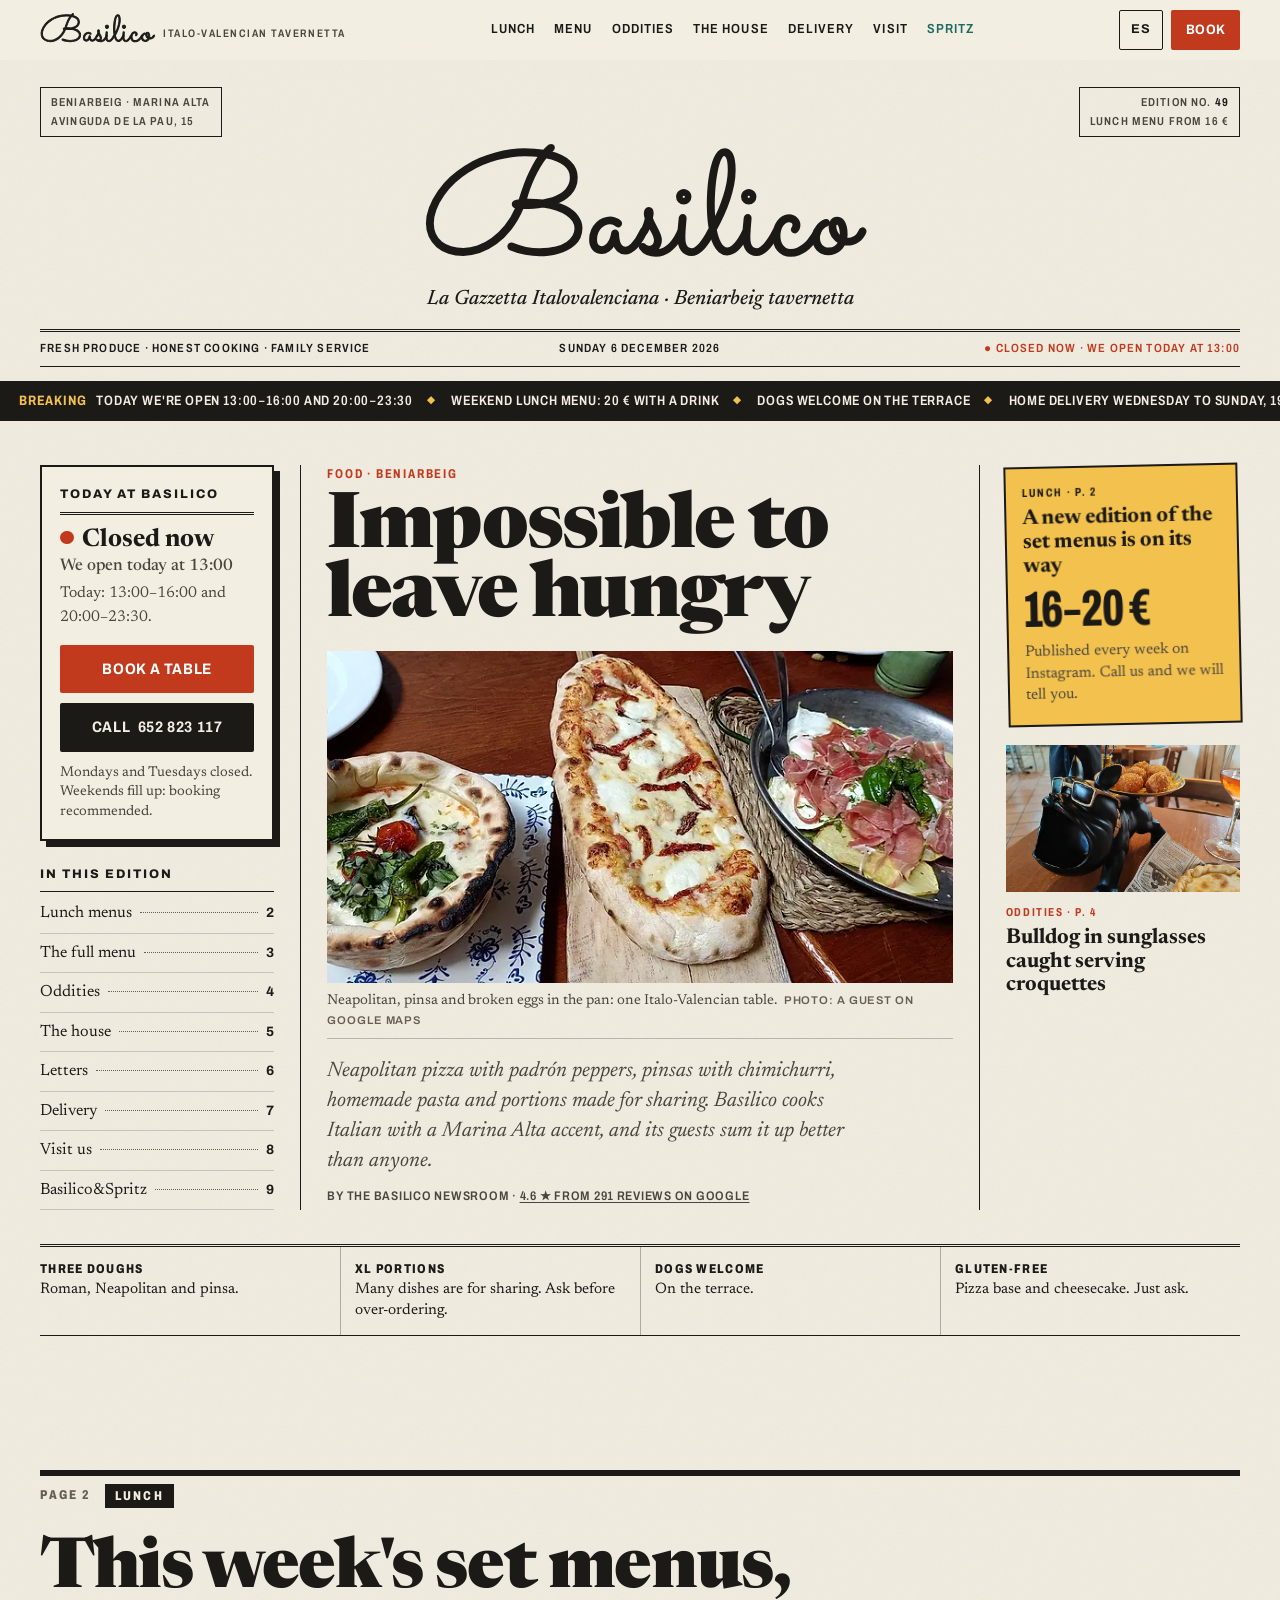
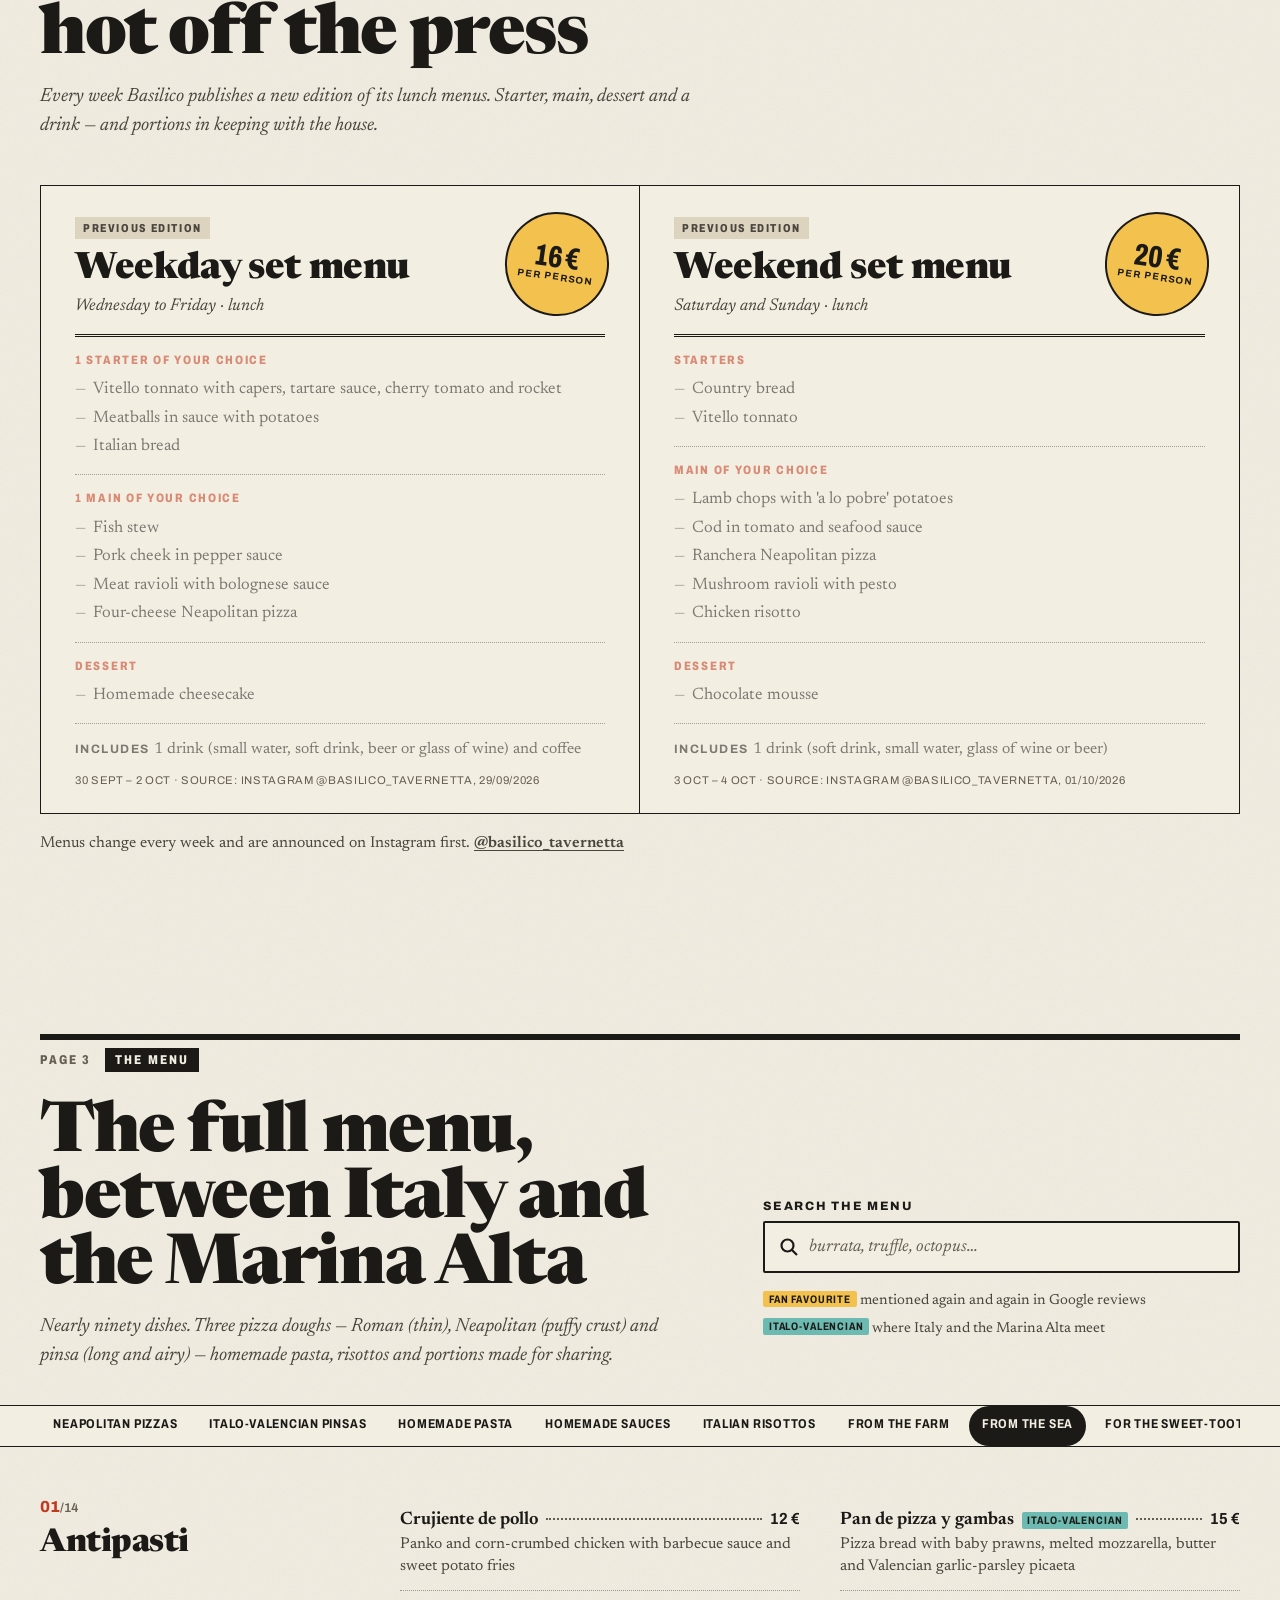
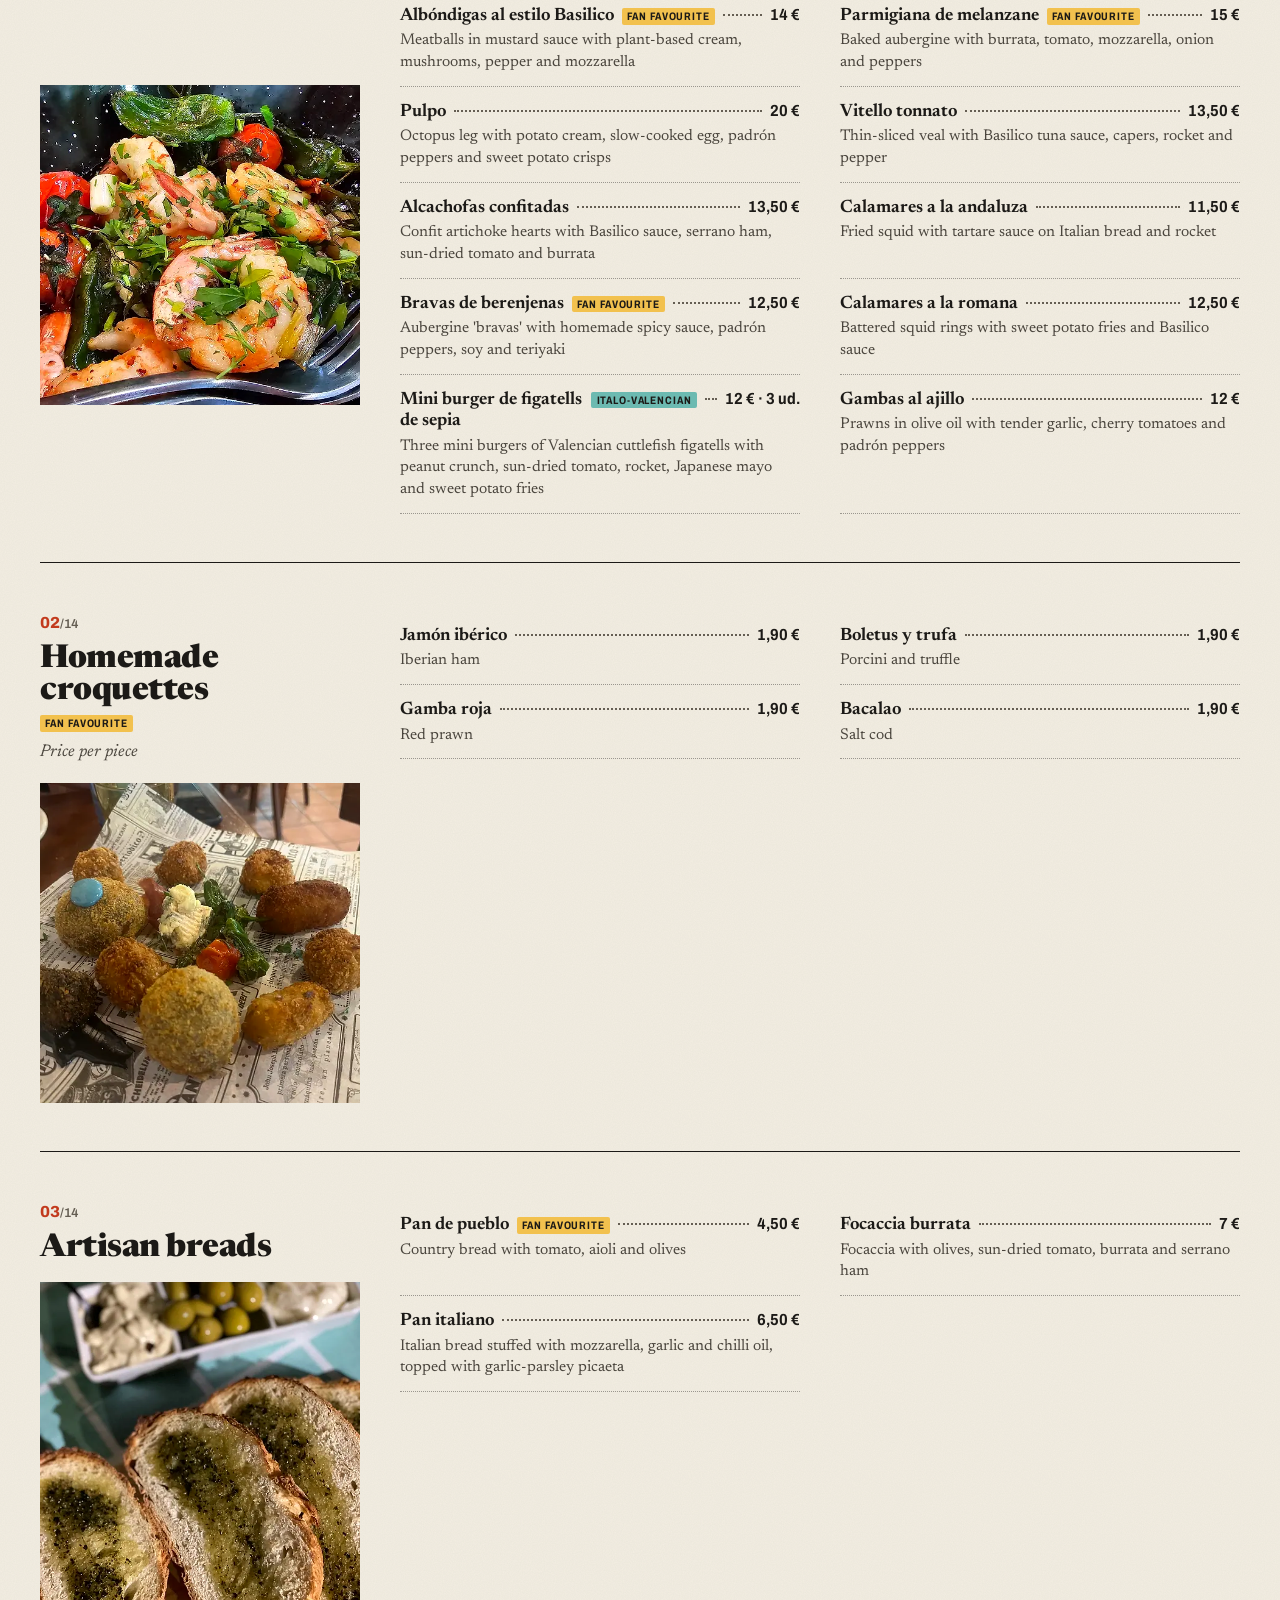
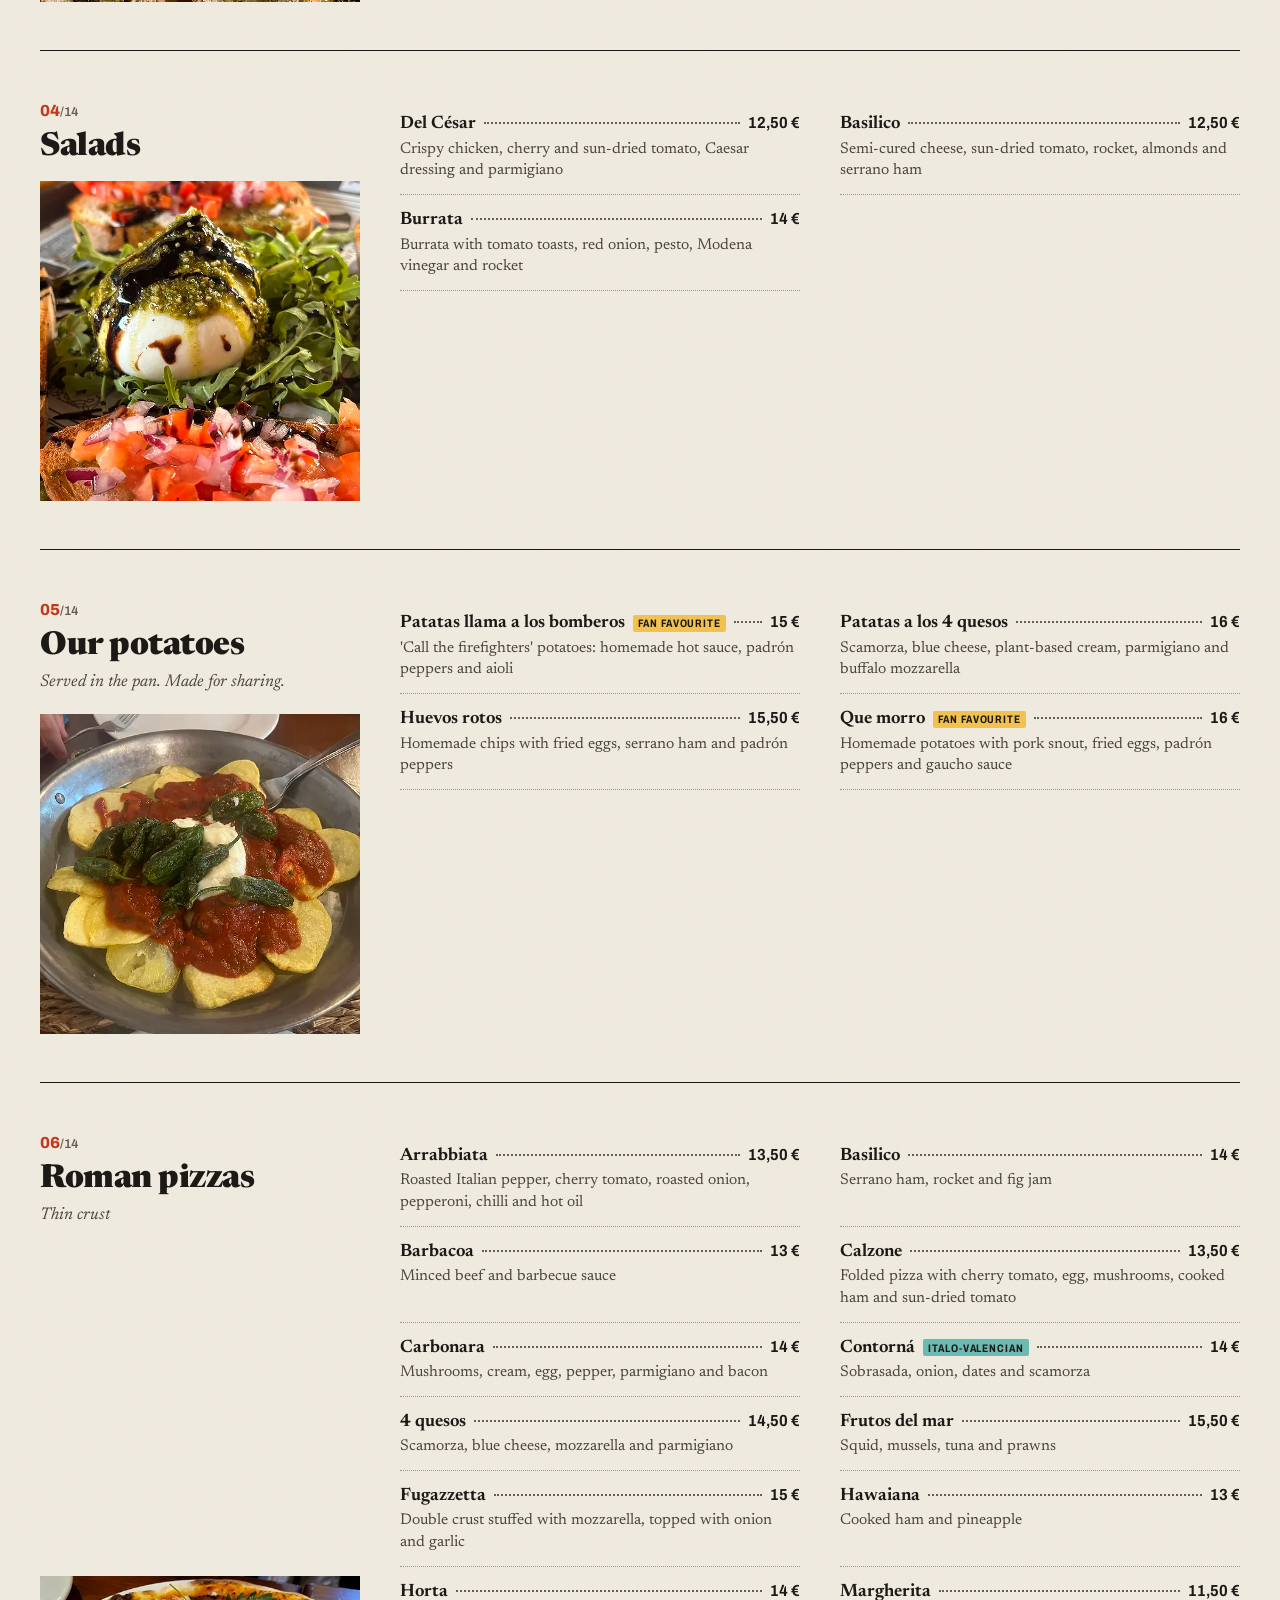
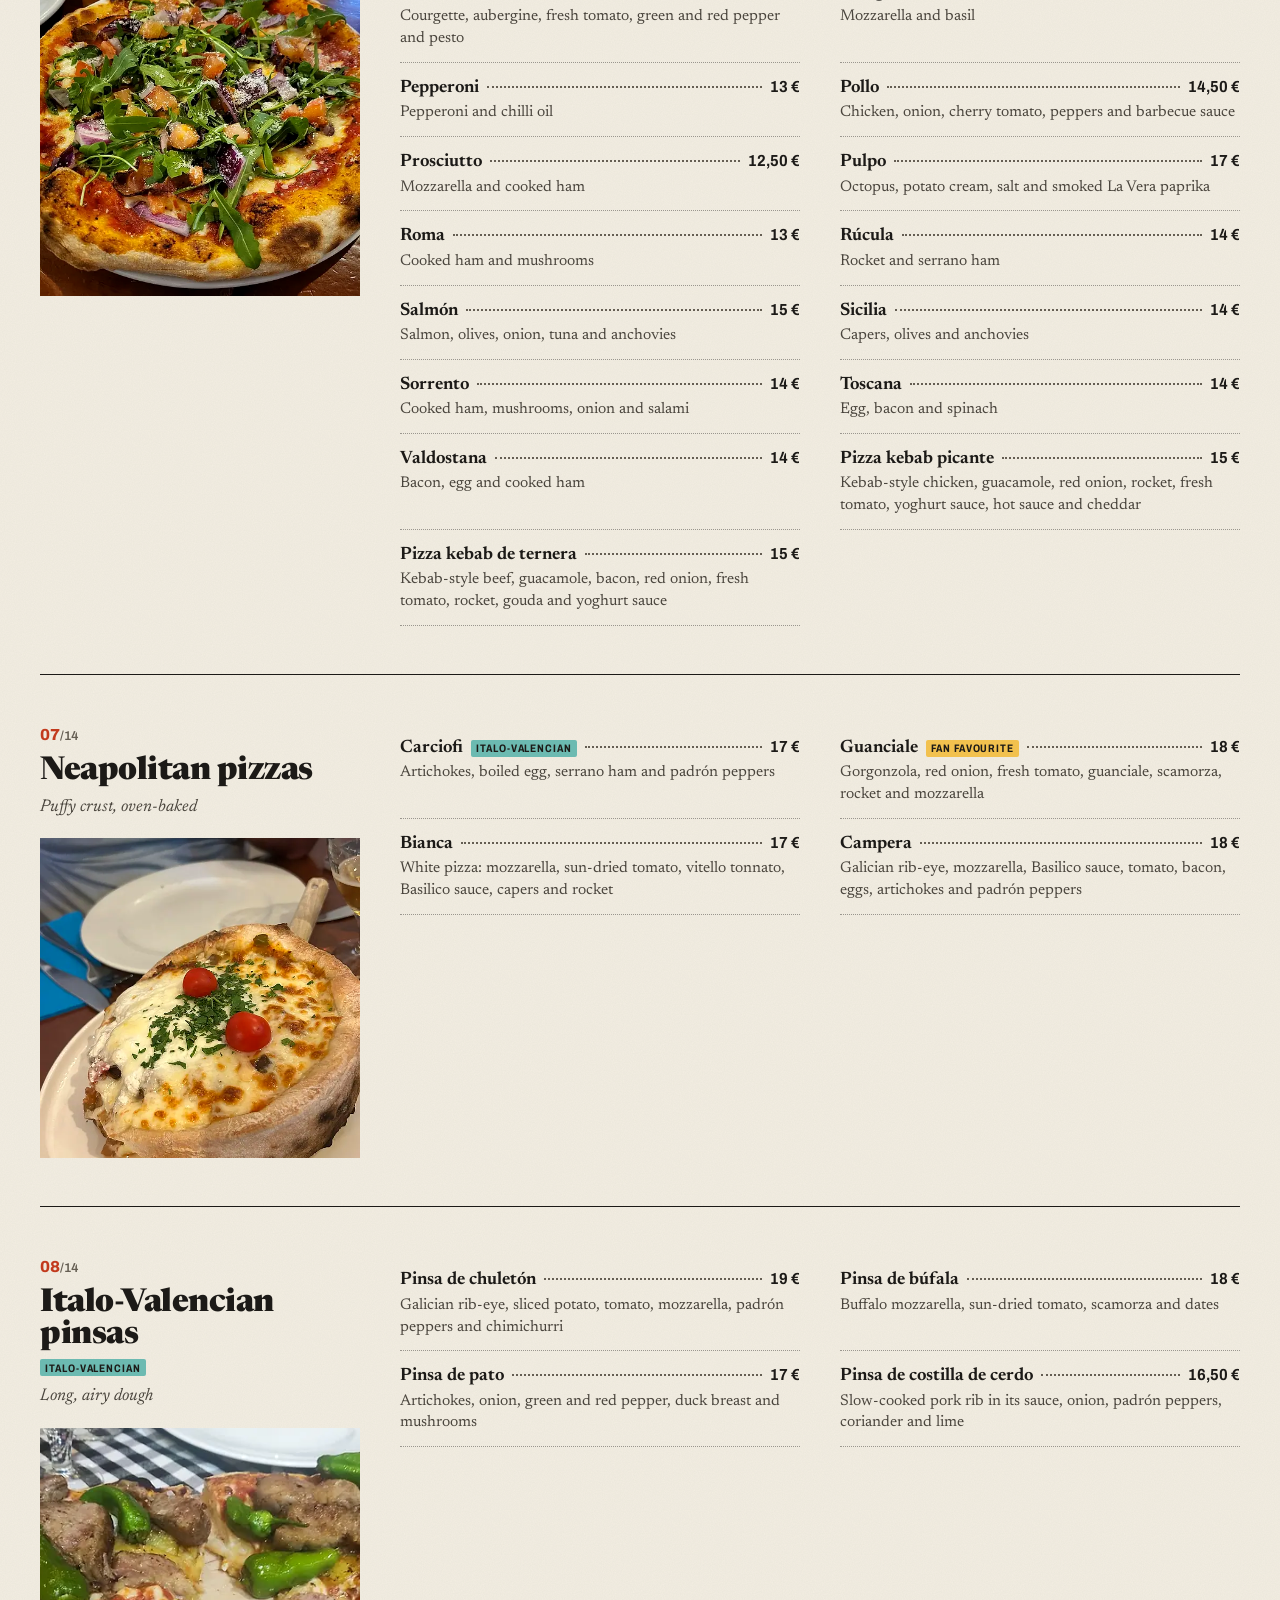
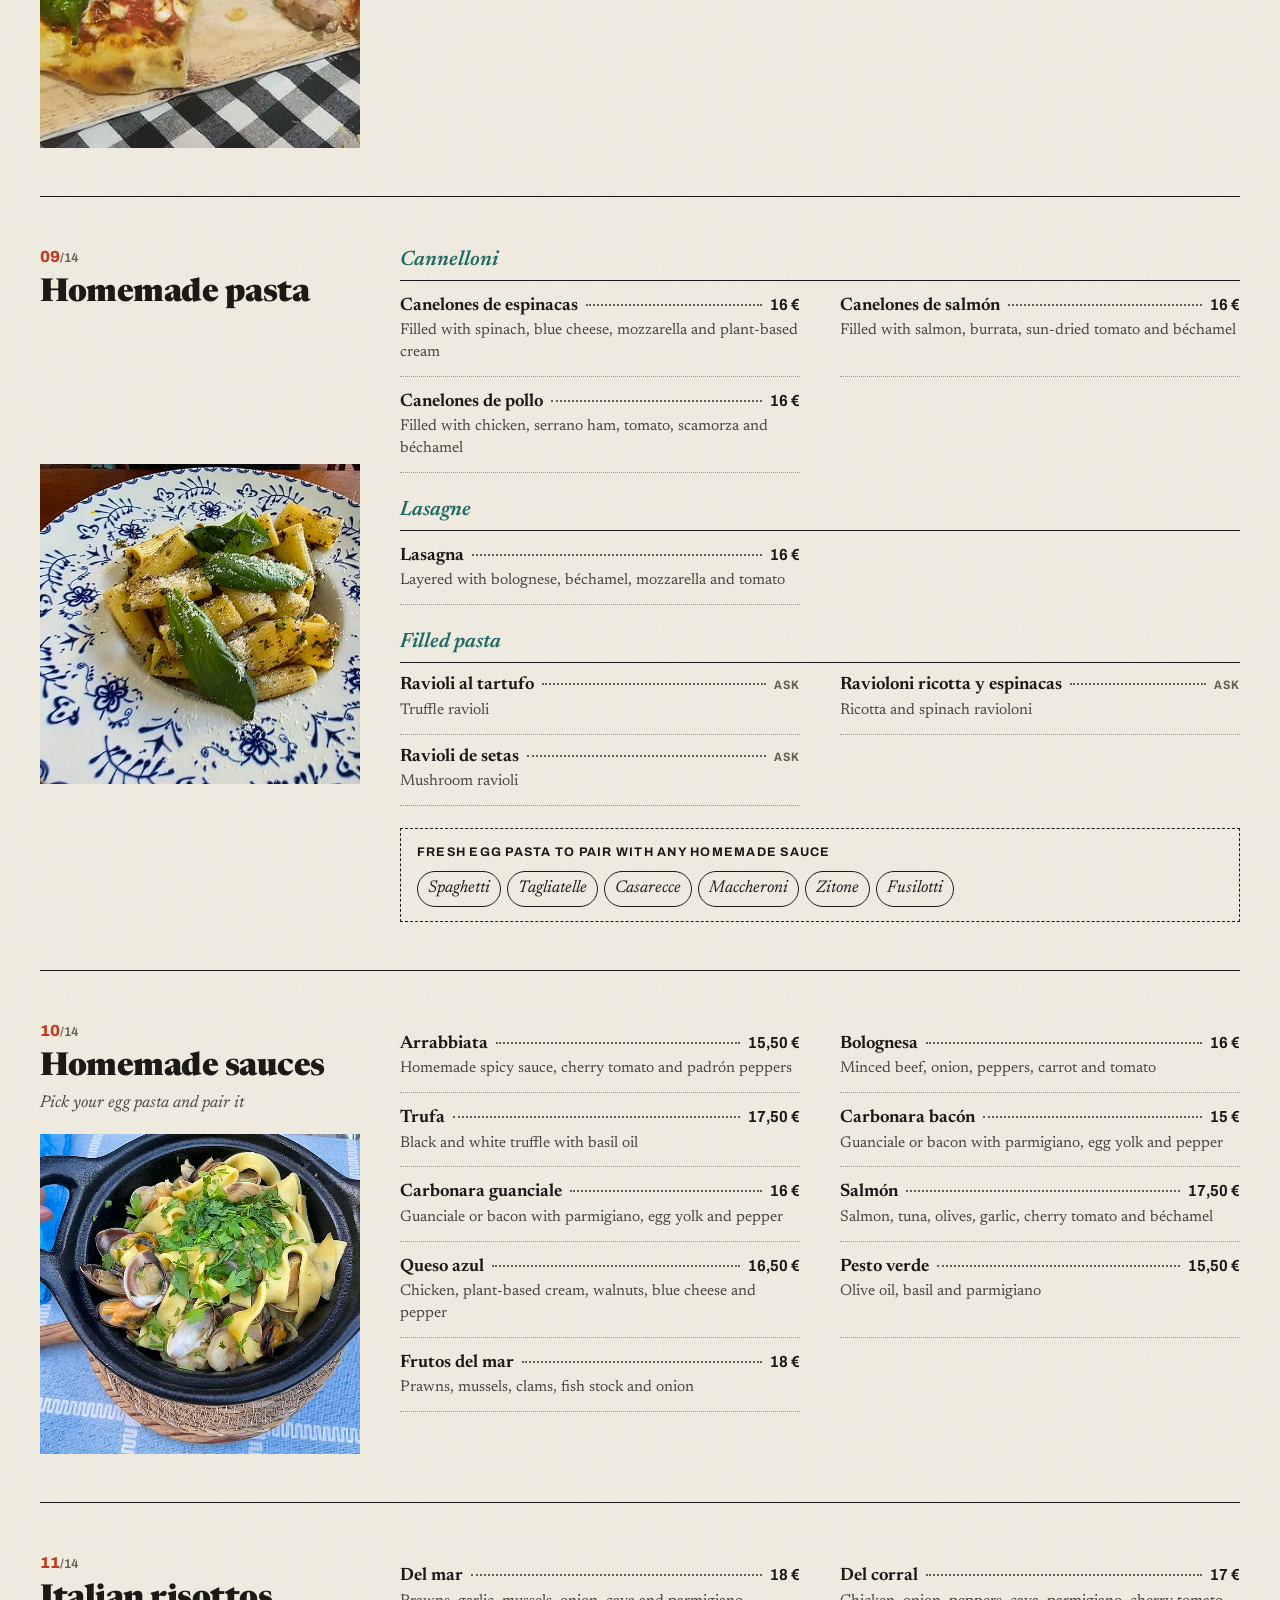
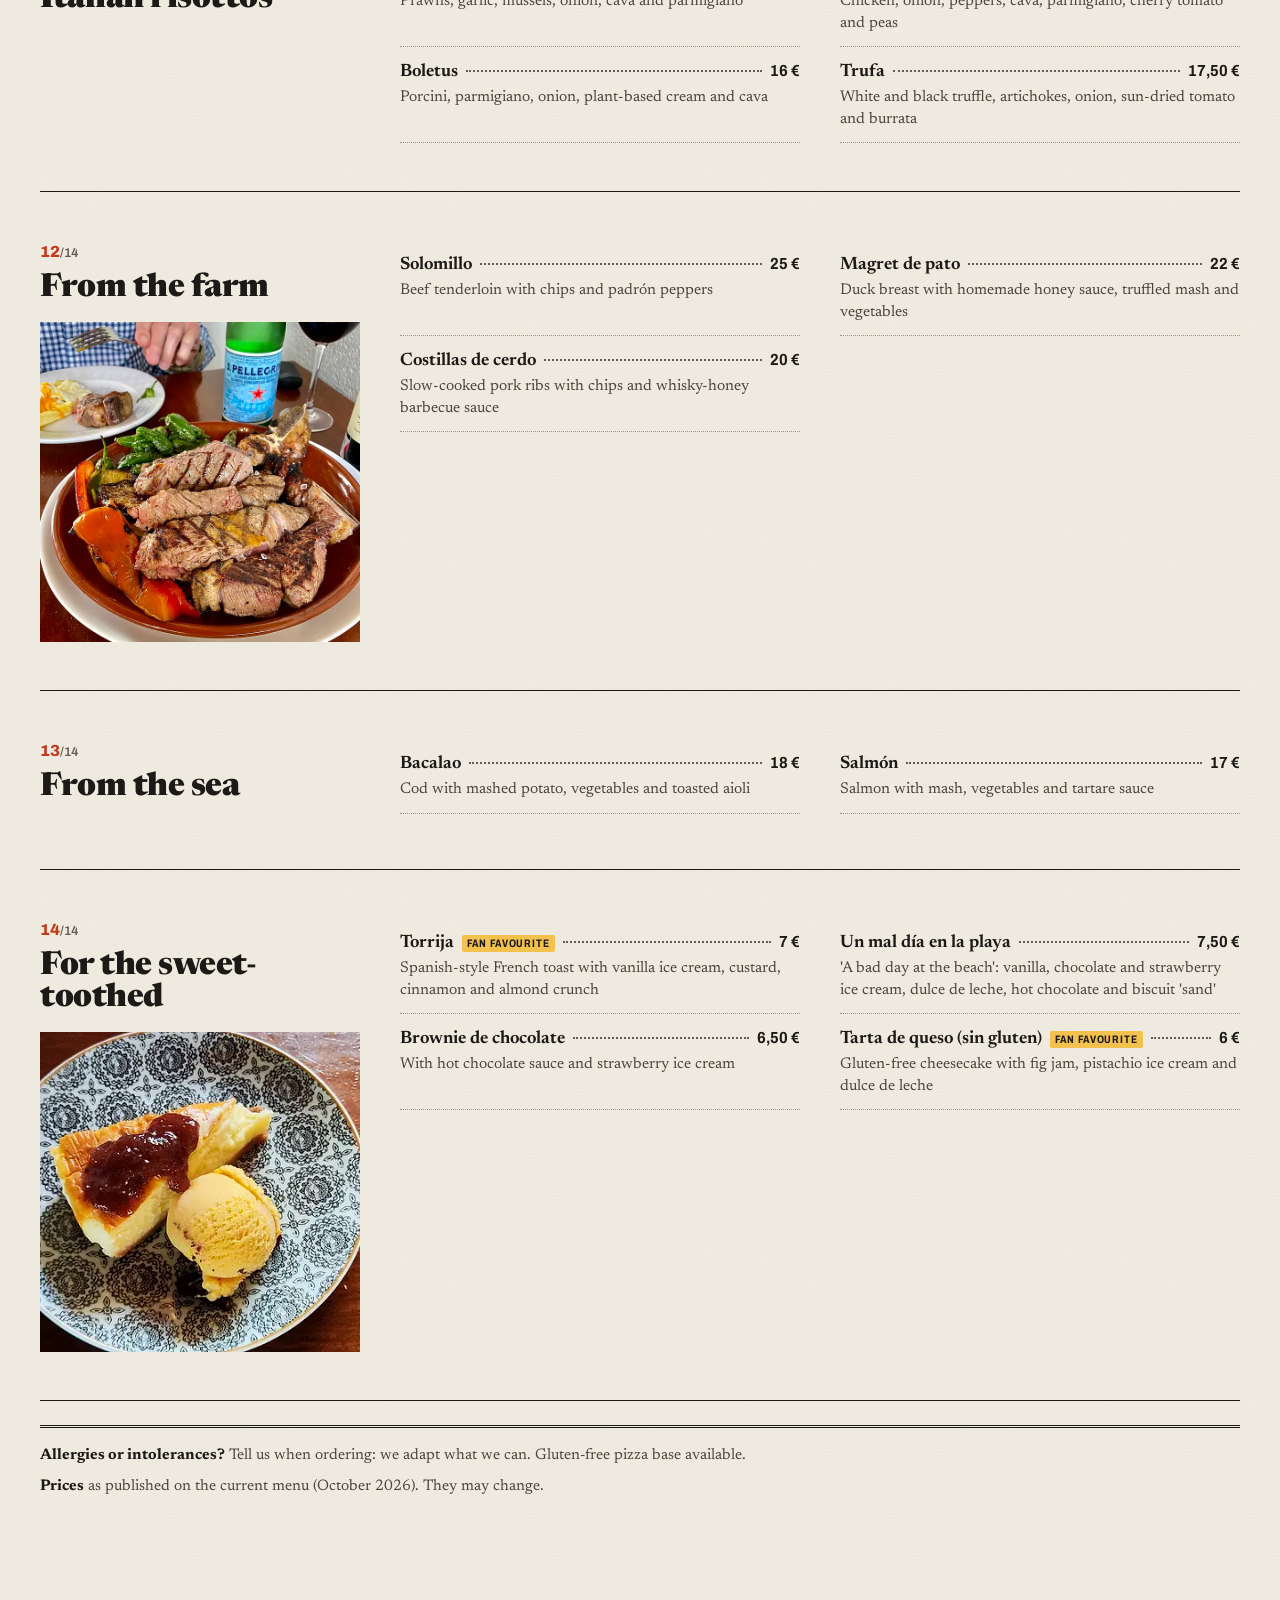
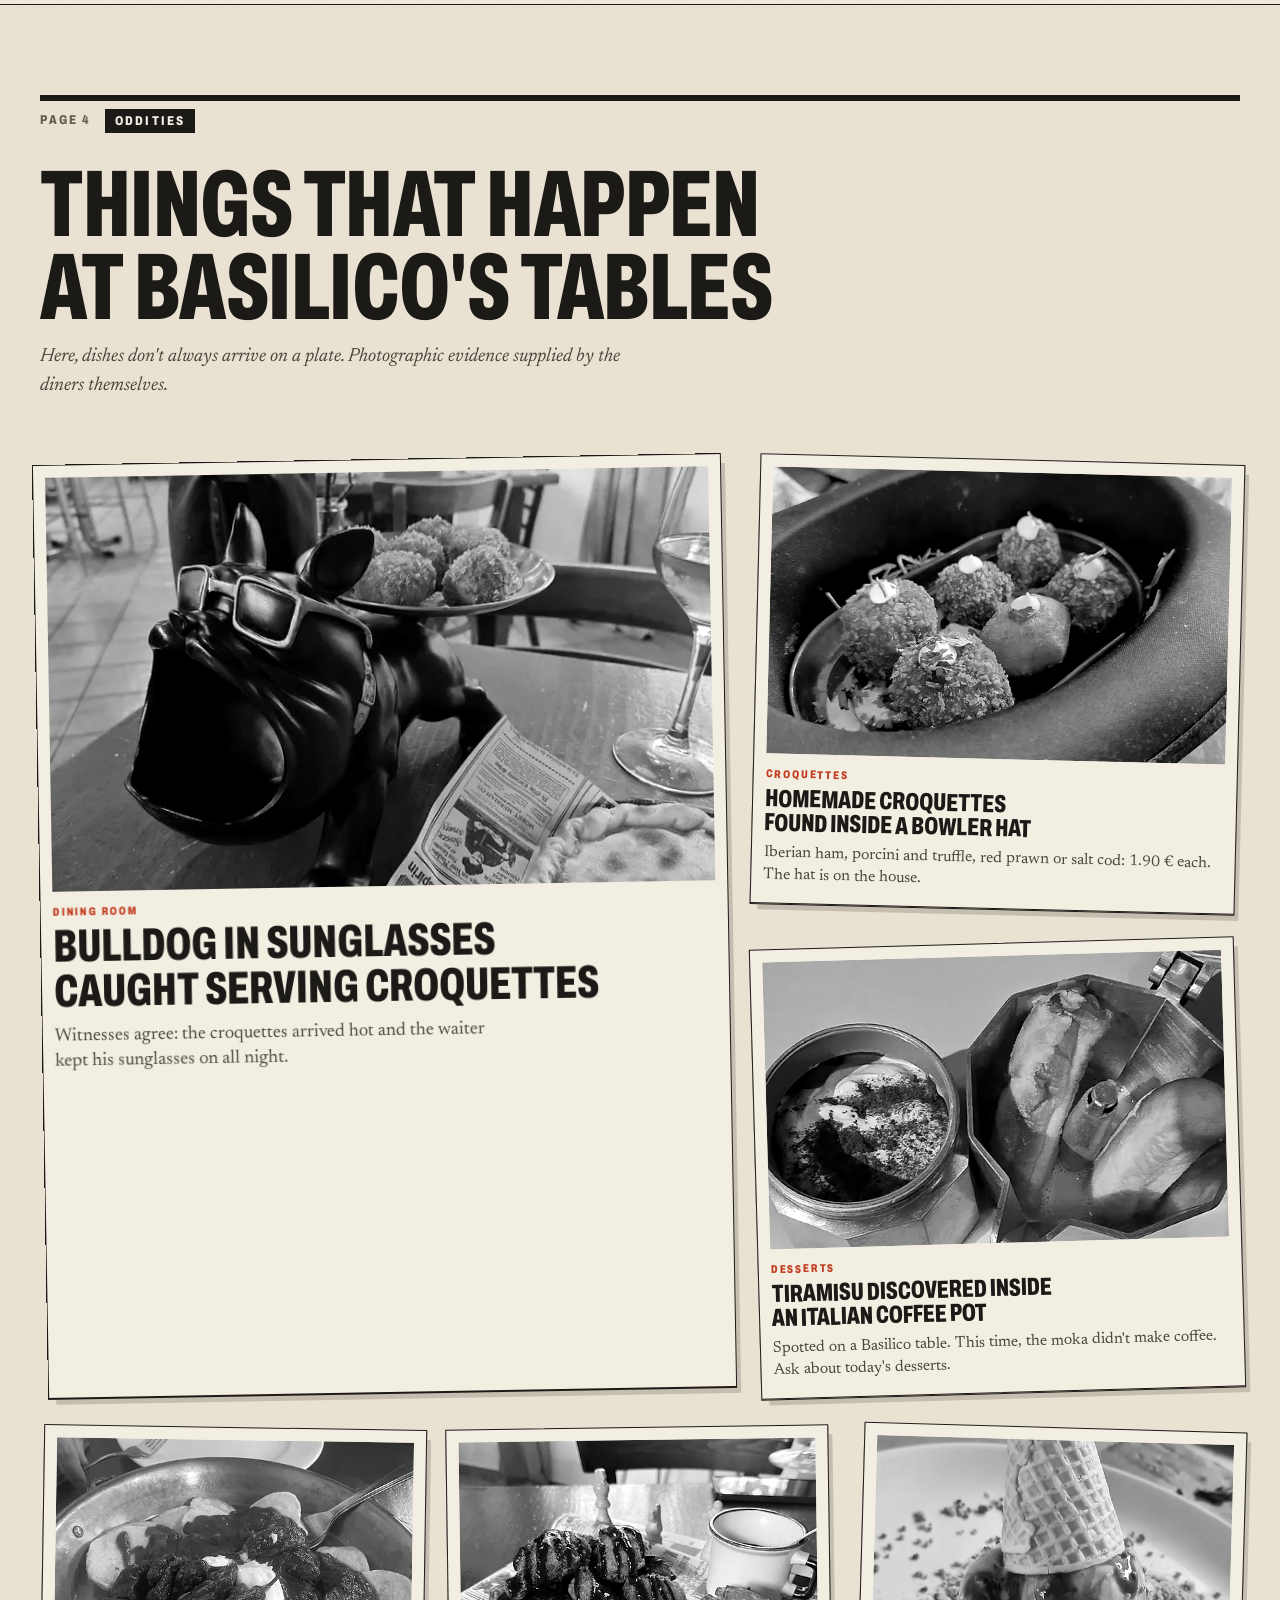
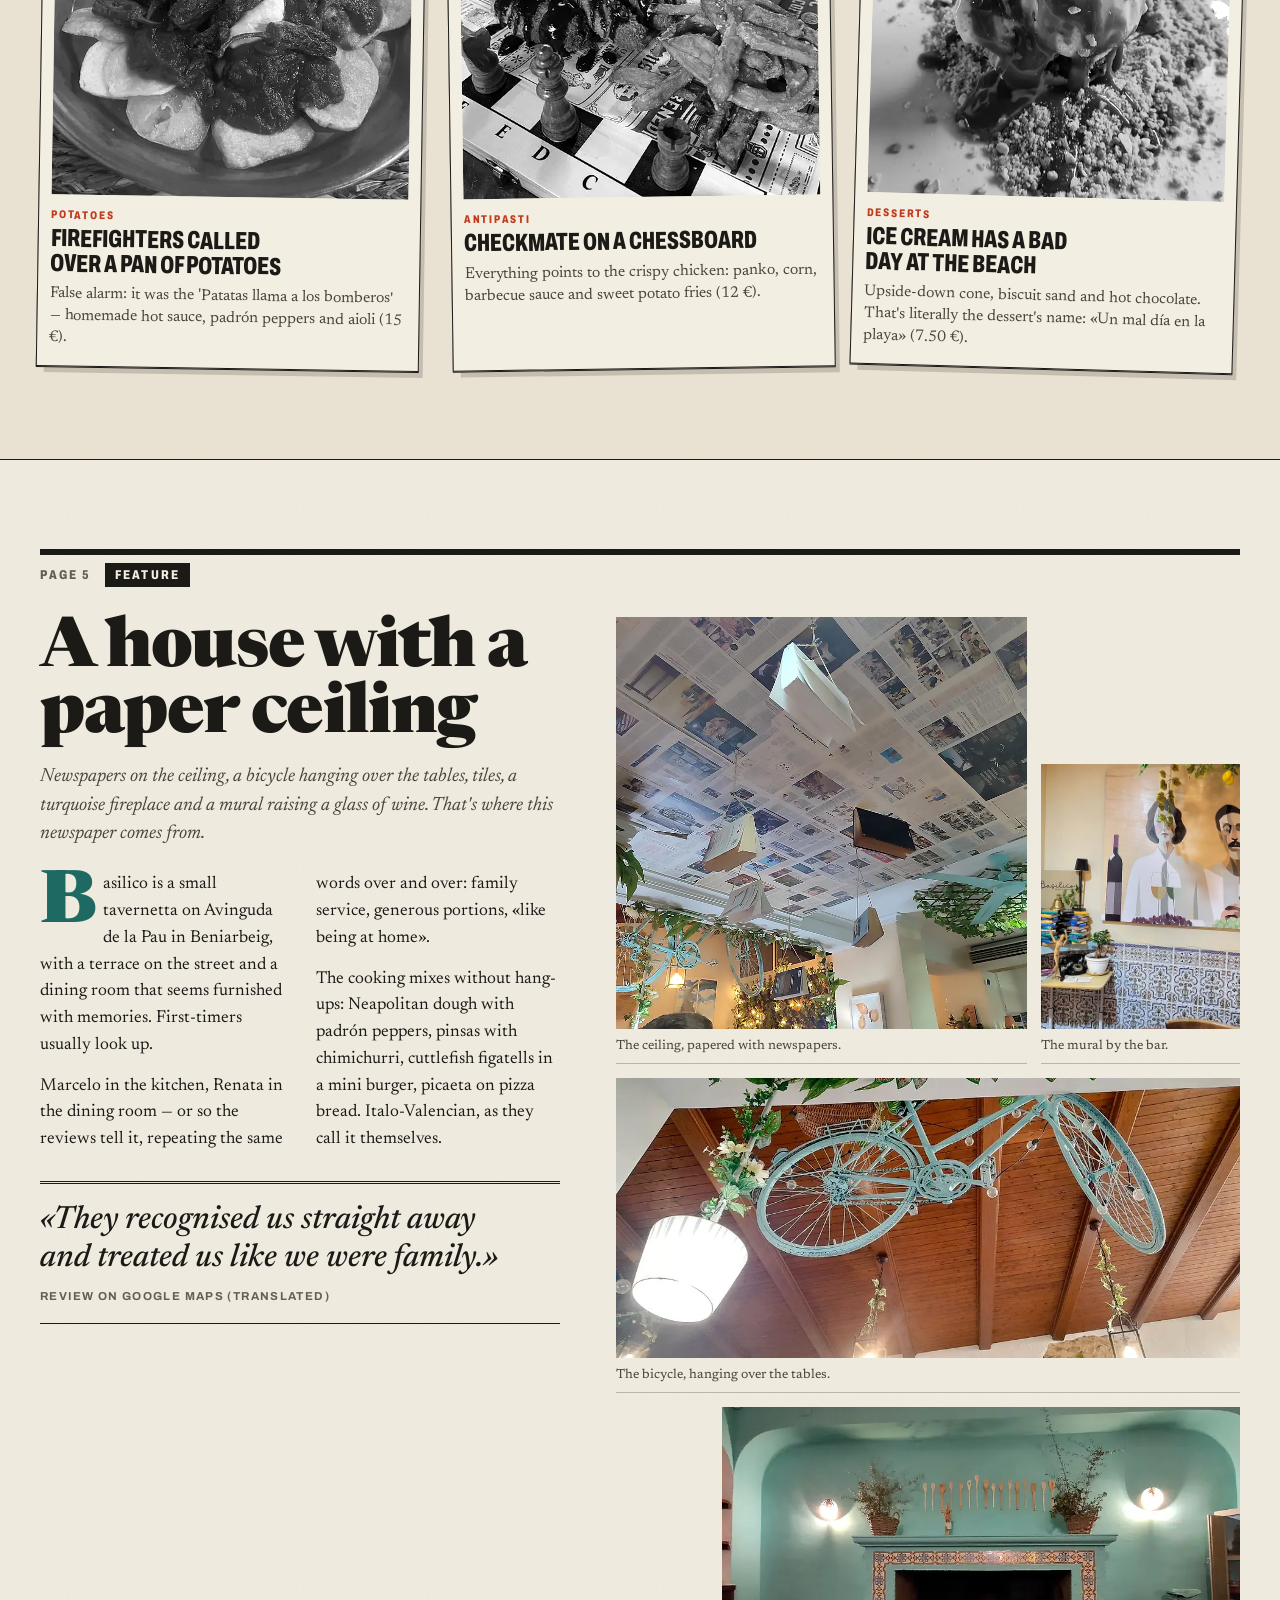
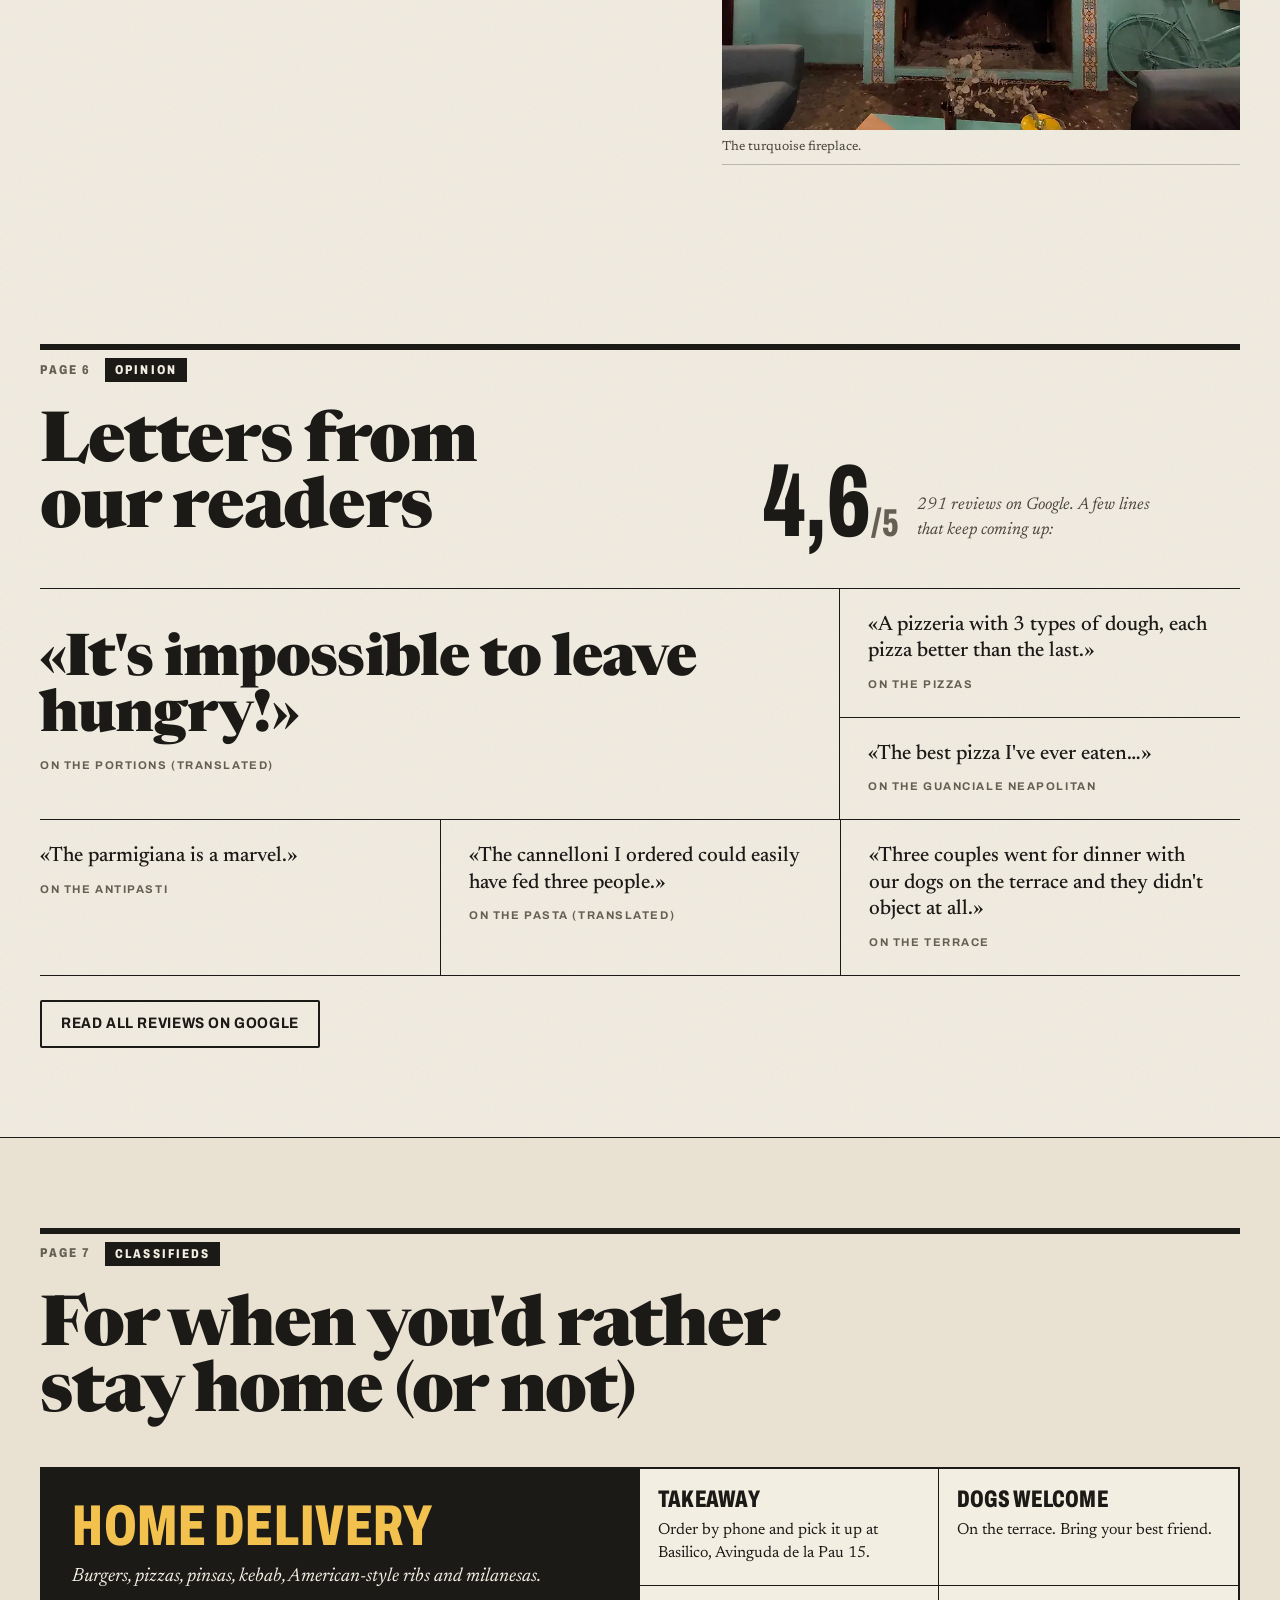
==== index.html @ 8b55fd5f "Propuesta web Basilico: La Gazzetta Italovalenciana Demo para el propietario: Tavernetta (Beniarbeig" ====
<!doctype html>
<html lang="es">
<head>
  <meta charset="utf-8">
  <meta name="viewport" content="width=device-width, initial-scale=1">
  <title>Basilico · Tavernetta italovalenciana en Beniarbeig — pizzas, pinsas y pasta casera</title>
  <meta name="description" content="Tavernetta italovalenciana en Beniarbeig (Marina Alta): pizzas romanas y napolitanas, pinsas, pasta casera y raciones para compartir. Menú de mediodía, terraza y reparto a domicilio. Reservas: 652 823 117.">
  <meta name="title-en" content="Basilico · Italo-Valencian tavernetta in Beniarbeig — pizzas, pinsas and homemade pasta">
  <!-- DEMO: quitar noindex al publicar en el dominio definitivo -->
  <meta name="robots" content="noindex, nofollow">
  <meta name="theme-color" content="#F3EEE2">
  <meta property="og:type" content="restaurant">
  <meta property="og:title" content="Basilico · Tavernetta italovalenciana en Beniarbeig">
  <meta property="og:description" content="Tres masas, pasta casera y raciones que piden compartir. Imposible irse con hambre.">
  <meta property="og:image" content="assets/img/og-basilico.jpg">
  <meta property="og:locale" content="es_ES">
  <meta property="og:locale:alternate" content="en_GB">
  <link rel="icon" href="favicon.svg" type="image/svg+xml">
  <link rel="preconnect" href="https://fonts.googleapis.com">
  <link rel="preconnect" href="https://fonts.gstatic.com" crossorigin>
  <link rel="stylesheet" href="https://fonts.googleapis.com/css2?family=Archivo:wdth,wght@62..125,400..800&family=Newsreader:ital,opsz,wght@0,6..72,300..800;1,6..72,300..700&family=Sacramento&display=swap">
  <link rel="preload" as="image" href="assets/img/mesa-italovalenciana-800.webp" imagesrcset="assets/img/mesa-italovalenciana-800.webp 800w, assets/img/mesa-italovalenciana-1600.webp 1600w" imagesizes="(min-width: 1000px) 50vw, 100vw">
  <link rel="stylesheet" href="assets/css/styles.css">
  <script type="application/ld+json">
  {
    "@context": "https://schema.org",
    "@type": "Restaurant",
    "name": "Basilico Tavernetta Italovalenciana",
    "alternateName": "Basilico Beniarbeig",
    "servesCuisine": ["Italiana", "Mediterránea", "Pizza"],
    "priceRange": "20-30 €",
    "telephone": "+34 652 823 117",
    "address": {
      "@type": "PostalAddress",
      "streetAddress": "Avinguda de la Pau, 15",
      "postalCode": "03778",
      "addressLocality": "Beniarbeig",
      "addressRegion": "Alicante",
      "addressCountry": "ES"
    },
    "geo": { "@type": "GeoCoordinates", "latitude": 38.8218426, "longitude": -0.0023952 },
    "acceptsReservations": "True",
    "sameAs": ["https://www.instagram.com/basilico_tavernetta/"],
    "openingHoursSpecification": [
      { "@type": "OpeningHoursSpecification", "dayOfWeek": ["Wednesday", "Thursday", "Friday"], "opens": "12:30", "closes": "15:30" },
      { "@type": "OpeningHoursSpecification", "dayOfWeek": ["Wednesday", "Thursday", "Friday"], "opens": "20:00", "closes": "23:30" },
      { "@type": "OpeningHoursSpecification", "dayOfWeek": "Saturday", "opens": "13:00", "closes": "16:00" },
      { "@type": "OpeningHoursSpecification", "dayOfWeek": "Saturday", "opens": "20:00", "closes": "23:59" },
      { "@type": "OpeningHoursSpecification", "dayOfWeek": "Sunday", "opens": "13:00", "closes": "16:00" },
      { "@type": "OpeningHoursSpecification", "dayOfWeek": "Sunday", "opens": "20:00", "closes": "23:30" }
    ],
    "department": {
      "@type": "BarOrPub",
      "name": "Basilico&Spritz",
      "telephone": "+34 653 888 937"
    }
  }
  </script>
</head>
<body data-venue="tavernetta">
  <a class="skip" href="#main" data-en="Skip to content">Saltar al contenido</a>

  <!-- ============ CABECERA ============ -->
  <header class="topbar" data-topbar>
    <div class="wrap topbar__in">
      <a class="brand" href="#portada" aria-label="Basilico, inicio" data-en-aria-label="Basilico, home">
        <span class="brand__script">Basilico</span>
        <span class="brand__sub" data-en="Italo-Valencian tavernetta">Tavernetta italovalenciana</span>
      </a>
      <nav class="topnav" aria-label="Secciones" data-en-aria-label="Sections">
        <ul role="list">
          <li><a href="#mediodia" data-en="Lunch">Mediodía</a></li>
          <li><a href="#carta" data-en="Menu">Carta</a></li>
          <li><a href="#sucesos" data-en="Oddities">Sucesos</a></li>
          <li><a href="#casa" data-en="The house">La casa</a></li>
          <li><a href="#domicilio" data-en="Delivery">A domicilio</a></li>
          <li><a href="#visitanos" data-en="Visit">Visítanos</a></li>
          <li><a href="spritz.html" class="topnav__spritz">Spritz</a></li>
        </ul>
      </nav>
      <div class="topbar__actions">
        <button class="lang" type="button" data-lang-toggle aria-label="Read in English" data-en-aria-label="Leer en español"><span data-en="ES">EN</span></button>
        <button class="btn btn--tomato btn--sm" type="button" data-open-reserva data-en="Book">Reservar</button>
        <button class="burger" type="button" aria-expanded="false" aria-controls="sumario-movil" data-burger>
          <span class="sr" data-en="Open index">Abrir sumario</span><span class="burger__bars" aria-hidden="true"></span>
        </button>
      </div>
    </div>
    <div class="mobnav" id="sumario-movil" data-mobnav hidden>
      <p class="mobnav__title" data-en="In this edition">En esta edición</p>
      <ol class="sumario">
        <li><a href="#portada"><span data-en="Front page">Portada</span><i></i><b>1</b></a></li>
        <li><a href="#mediodia"><span data-en="Lunch menus">Menús de mediodía</span><i></i><b>2</b></a></li>
        <li><a href="#carta"><span data-en="The full menu">La carta</span><i></i><b>3</b></a></li>
        <li><a href="#sucesos"><span data-en="Oddities">Sucesos</span><i></i><b>4</b></a></li>
        <li><a href="#casa"><span data-en="The house">La casa</span><i></i><b>5</b></a></li>
        <li><a href="#lectores"><span data-en="Letters">Cartas de los lectores</span><i></i><b>6</b></a></li>
        <li><a href="#domicilio"><span data-en="Classifieds · delivery">Clasificados · domicilio</span><i></i><b>7</b></a></li>
        <li><a href="#visitanos"><span data-en="Visit us">Visítanos</span><i></i><b>8</b></a></li>
        <li><a href="spritz.html"><span data-en="Supplement: Basilico&amp;Spritz">Suplemento: Basilico&amp;Spritz</span><i></i><b>9</b></a></li>
      </ol>
      <div class="mobnav__cta">
        <a class="btn btn--ink" href="tel:+34652823117">652 823 117</a>
        <a class="btn btn--ghost" href="https://www.instagram.com/basilico_tavernetta/" rel="noopener" target="_blank">@basilico_tavernetta</a>
      </div>
    </div>
  </header>

  <main id="main">

    <!-- ============ 1 · PORTADA ============ -->
    <section class="portada" id="portada" aria-labelledby="titular">
      <div class="wrap">
        <div class="masthead" data-masthead>
          <div class="masthead__ears">
            <p class="ear ear--l"><span>Beniarbeig · Marina Alta</span><span>Avinguda de la Pau, 15</span></p>
            <p class="ear ear--r"><span><span data-en="Edition no.">Edición nº</span> <b data-weekno>40</b></span><span data-en="Lunch menu from 16 €">Menú de mediodía desde 16 €</span></p>
          </div>
          <h1 class="masthead__title">
            <span class="masthead__logo">Basilico</span>
            <span class="masthead__sub" data-en="La Gazzetta Italovalenciana · Beniarbeig tavernetta">La Gazzetta Italovalenciana · Tavernetta de Beniarbeig</span>
          </h1>
          <p class="masthead__bar">
            <span data-en="Fresh produce · Honest cooking · Family service">Producto fresco · Cocina sincera · Servicio familiar</span>
            <span class="masthead__date" data-dateline>Beniarbeig</span>
            <span class="masthead__status" data-status-short></span>
          </p>
        </div>
      </div>

      <div class="ticker" aria-label="Última hora" data-en-aria-label="Breaking news">
        <div class="ticker__track" data-ticker>
          <p class="ticker__item"><b data-en="Breaking">Última hora</b> <span data-status-ticker>Abrimos de miércoles a domingo</span></p>
          <p class="ticker__item" data-en="Weekend lunch menu: 20 € with a drink">Menú de fin de semana a mediodía: 20 € con bebida</p>
          <p class="ticker__item" data-en="Dogs welcome on the terrace">Perros bienvenidos en la terraza</p>
          <p class="ticker__item" data-en="Home delivery Wednesday to Sunday, 19:00–23:30">Reparto a domicilio de miércoles a domingo, 19:00–23:30</p>
          <p class="ticker__item" data-en="Three doughs: Roman, Neapolitan and pinsa">Tres masas: romana, napolitana y pinsa</p>
          <p class="ticker__item" data-en="Gluten-free pizza base available">Masa de pizza sin gluten disponible</p>
        </div>
      </div>

      <div class="wrap front">
        <article class="front__lead">
          <p class="kicker" data-en="Food · Beniarbeig">Gastronomía · Beniarbeig</p>
          <h2 class="headline" id="titular" data-en="Impossible to leave hungry">Imposible irse con&nbsp;hambre</h2>
          <figure class="lead-fig">
            <img src="assets/img/mesa-italovalenciana-800.webp" srcset="assets/img/mesa-italovalenciana-800.webp 800w, assets/img/mesa-italovalenciana-1600.webp 1600w" sizes="(min-width: 1000px) 50vw, 100vw" alt="Mesa de Basilico: pizza napolitana con pimientos del padrón, pinsa y huevos rotos con jamón en sartén" data-en-alt="A Basilico table: Neapolitan pizza with padrón peppers, a pinsa and fried eggs with ham in the pan" width="1600" height="720" fetchpriority="high" decoding="async">
            <figcaption><span data-en="Neapolitan, pinsa and broken eggs in the pan: one Italo-Valencian table.">Napolitana, pinsa y huevos rotos en sartén: una mesa italovalenciana.</span> <em data-en="Photo: a guest on Google Maps">Foto: cliente en Google Maps</em></figcaption>
          </figure>
          <p class="deck" data-en="Neapolitan pizza with padrón peppers, pinsas with chimichurri, homemade pasta and portions made for sharing. Basilico cooks Italian with a Marina Alta accent, and its guests sum it up better than anyone.">Napolitana con pimientos del padrón, pinsas con chimichurri, pasta casera y raciones que piden compartir. Basilico cocina italiano con acento de la Marina Alta, y sus clientes lo resumen mejor que nadie.</p>
          <p class="byline"><span data-en="By the Basilico newsroom">Por la redacción de Basilico</span> · <a href="#lectores" data-en="4.6 ★ from 291 reviews on Google">4,6 ★ en 291 reseñas de Google</a></p>
        </article>

        <aside class="front__hoy" aria-labelledby="hoy-t">
          <div class="hoy">
            <h3 class="hoy__title" id="hoy-t" data-en="Today at Basilico">Hoy en Basilico</h3>
            <p class="hoy__status" data-status-long><span data-en="Open Wednesday to Sunday">Abrimos de miércoles a domingo</span></p>
            <p class="hoy__hours" data-today-hours></p>
            <div class="hoy__cta">
              <button class="btn btn--tomato btn--block" type="button" data-open-reserva data-en="Book a table">Reservar mesa</button>
              <a class="btn btn--ink btn--block btn--call" href="tel:+34652823117"><span data-en="Call">Llamar</span> <span class="nowrap">652 823 117</span></a>
            </div>
            <p class="hoy__note" data-en="Mondays and Tuesdays closed. Weekends fill up: booking recommended.">Lunes y martes, cerrado. El fin de semana se llena: mejor reservar.</p>
          </div>
          <nav class="sumario-box" aria-labelledby="sum-t">
            <h3 class="sumario-box__title" id="sum-t" data-en="In this edition">En esta edición</h3>
            <ol class="sumario">
              <li><a href="#mediodia"><span data-en="Lunch menus">Menús de mediodía</span><i></i><b>2</b></a></li>
              <li><a href="#carta"><span data-en="The full menu">La carta</span><i></i><b>3</b></a></li>
              <li><a href="#sucesos"><span data-en="Oddities">Sucesos</span><i></i><b>4</b></a></li>
              <li><a href="#casa"><span data-en="The house">La casa</span><i></i><b>5</b></a></li>
              <li><a href="#lectores"><span data-en="Letters">Cartas de los lectores</span><i></i><b>6</b></a></li>
              <li><a href="#domicilio"><span data-en="Delivery">A domicilio</span><i></i><b>7</b></a></li>
              <li><a href="#visitanos"><span data-en="Visit us">Visítanos</span><i></i><b>8</b></a></li>
              <li><a href="spritz.html"><span data-en="Basilico&amp;Spritz">Basilico&amp;Spritz</span><i></i><b>9</b></a></li>
            </ol>
          </nav>
        </aside>

        <aside class="front__side" aria-label="Destacados" data-en-aria-label="Highlights">
          <a class="teaser teaser--menu" href="#mediodia" data-front-menu>
            <span class="teaser__kicker" data-en="Lunch · p. 2">Mediodía · pág. 2</span>
            <span class="teaser__title" data-front-menu-title data-en="This week's set menus">Los menús de esta semana</span>
            <span class="teaser__price" data-front-menu-price>16–20 €</span>
            <span class="teaser__text" data-front-menu-text data-en="Starter, main, dessert and a drink. A new edition every week.">Primero, segundo, postre y bebida. Edición nueva cada semana.</span>
          </a>
          <a class="teaser teaser--suceso" href="#sucesos">
            <img src="assets/img/croquetas-bulldog-800.webp" alt="Figura de bulldog negro con gafas de sol sirviendo croquetas" data-en-alt="Black bulldog figure in sunglasses serving croquettes" width="800" height="450" loading="lazy" decoding="async">
            <span class="teaser__kicker" data-en="Oddities · p. 4">Sucesos · pág. 4</span>
            <span class="teaser__title" data-en="Bulldog in sunglasses caught serving croquettes">Un bulldog con gafas de sol, sorprendido sirviendo croquetas</span>
          </a>
        </aside>

        <ul class="breves" role="list">
          <li><b data-en="Three doughs">Tres masas</b> <span data-en="Roman, Neapolitan and pinsa.">Romana, napolitana y pinsa.</span></li>
          <li><b data-en="XL portions">Raciones XL</b> <span data-en="Many dishes are for sharing. Ask before over-ordering.">Muchos platos son para compartir. Pregunta antes de pedir de más.</span></li>
          <li><b data-en="Dogs welcome">Perros bienvenidos</b> <span data-en="On the terrace.">En la terraza.</span></li>
          <li><b data-en="Gluten-free">Sin gluten</b> <span data-en="Pizza base and cheesecake. Just ask.">Masa de pizza y tarta de queso. Pregúntanos.</span></li>
        </ul>
      </div>
    </section>

    <!-- ============ 2 · MEDIODÍA ============ -->
    <section class="sec" id="mediodia" aria-labelledby="mediodia-t">
      <div class="wrap">
        <header class="sec__head">
          <p class="sec__page"><span data-en="Page">Pág.</span> 2</p>
          <p class="sec__name" data-en="Lunch">Mediodía</p>
        </header>
        <div class="sec__intro">
          <h2 class="sec__title" id="mediodia-t" data-en="This week's set menus, hot off the press">Los menús de la semana, recién impresos</h2>
          <p class="sec__deck" data-en="Every week Basilico publishes a new edition of its lunch menus. Starter, main, dessert and a drink — and portions in keeping with the house.">Cada semana Basilico publica una edición nueva de sus menús de mediodía. Primero, segundo, postre y bebida, con las raciones de la casa.</p>
        </div>
        <div class="menus" data-menus>
      <!-- build:menus -->
      <article class="menu-card" data-menu="semana" data-from="2026-09-30" data-to="2026-10-02">
        <header class="menu-card__head">
          <p class="menu-card__state" data-state></p>
          <h3 class="menu-card__title" data-en="Weekday set menu">Menú de la semana</h3>
          <p class="menu-card__when" data-en="Wednesday to Friday · lunch">Miércoles a viernes · mediodía</p>
          <p class="menu-card__price"><span>16 €</span><small data-en="per person">por persona</small></p>
        </header>
        
        <div class="menu-card__course">
          <h4 data-en="1 starter of your choice">1 primero a elegir</h4>
          <ul role="list"><li data-en="Vitello tonnato with capers, tartare sauce, cherry tomato and rocket">Vitello tonnato con alcaparras, salsa tártara, tomate cherry y rúcula</li><li data-en="Meatballs in sauce with potatoes">Albóndigas en salsa con sus patatitas</li><li data-en="Italian bread">Pan italiano</li></ul>
        </div>
        <div class="menu-card__course">
          <h4 data-en="1 main of your choice">1 segundo a elegir</h4>
          <ul role="list"><li data-en="Fish stew">Cazuela de pescado</li><li data-en="Pork cheek in pepper sauce">Carrillada de cerdo en salsa de pimienta</li><li data-en="Meat ravioli with bolognese sauce">Raviolis de carne con salsa boloñesa</li><li data-en="Four-cheese Neapolitan pizza">Pizza napolitana 4 quesos</li></ul>
        </div>
        <div class="menu-card__course">
          <h4 data-en="Dessert">Postre</h4>
          <ul role="list"><li data-en="Homemade cheesecake">Tarta de queso casera</li></ul>
        </div>
        <p class="menu-card__incl"><strong data-en="Includes">Incluye</strong> <span data-en="1 drink (small water, soft drink, beer or glass of wine) and coffee">1 bebida (agua pequeña, refresco, tercio de cerveza o copa de vino) y café</span></p>
        <p class="menu-card__src"><span data-edition></span> · <span data-en="Source: Instagram @basilico_tavernetta, 29/09/2026">Fuente: Instagram @basilico_tavernetta, 29/09/2026</span></p>
      </article>

      <article class="menu-card" data-menu="finde" data-from="2026-10-03" data-to="2026-10-04">
        <header class="menu-card__head">
          <p class="menu-card__state" data-state></p>
          <h3 class="menu-card__title" data-en="Weekend set menu">Menú de fin de semana</h3>
          <p class="menu-card__when" data-en="Saturday and Sunday · lunch">Sábados y domingos · mediodía</p>
          <p class="menu-card__price"><span>20 €</span><small data-en="per person">por persona</small></p>
        </header>
        
        <div class="menu-card__course">
          <h4 data-en="Starters">Primeros</h4>
          <ul role="list"><li data-en="Country bread">Pan de pueblo</li><li data-en="Vitello tonnato">Vitello tonnato</li></ul>
        </div>
        <div class="menu-card__course">
          <h4 data-en="Main of your choice">Segundo a elegir</h4>
          <ul role="list"><li data-en="Lamb chops with 'a lo pobre' potatoes">Chuletitas de cordero con patatas a lo pobre</li><li data-en="Cod in tomato and seafood sauce">Bacalao en salsa de tomate y frutos del mar</li><li data-en="Ranchera Neapolitan pizza">Pizza napolitana ranchera</li><li data-en="Mushroom ravioli with pesto">Raviolis de setas con salsa de pesto</li><li data-en="Chicken risotto">Risotto del corral</li></ul>
        </div>
        <div class="menu-card__course">
          <h4 data-en="Dessert">Postre</h4>
          <ul role="list"><li data-en="Chocolate mousse">Mousse de chocolate</li></ul>
        </div>
        <p class="menu-card__incl"><strong data-en="Includes">Incluye</strong> <span data-en="1 drink (soft drink, small water, glass of wine or beer)">1 bebida (refresco, agua pequeña, copa de vino o tercio de cerveza)</span></p>
        <p class="menu-card__src"><span data-edition></span> · <span data-en="Source: Instagram @basilico_tavernetta, 01/10/2026">Fuente: Instagram @basilico_tavernetta, 01/10/2026</span></p>
      </article>
      <!-- /build:menus -->
        </div>
        <p class="menus__note"><span data-en="Menus change every week and are announced on Instagram first.">Los menús cambian cada semana y se anuncian primero en Instagram.</span> <a href="https://www.instagram.com/basilico_tavernetta/" target="_blank" rel="noopener">@basilico_tavernetta</a></p>
      </div>
    </section>

    <!-- ============ 3 · CARTA ============ -->
    <section class="sec sec--carta" id="carta" aria-labelledby="carta-t">
      <div class="wrap">
        <header class="sec__head">
          <p class="sec__page"><span data-en="Page">Pág.</span> 3</p>
          <p class="sec__name" data-en="The menu">La carta</p>
        </header>
        <div class="sec__intro sec__intro--split">
          <div>
            <h2 class="sec__title" id="carta-t" data-en="The full menu, between Italy and the Marina Alta">La carta completa, entre Italia y la Marina Alta</h2>
            <p class="sec__deck" data-en="Nearly ninety dishes. Three pizza doughs — Roman (thin), Neapolitan (puffy crust) and pinsa (long and airy) — homemade pasta, risottos and portions made for sharing.">Casi noventa platos. Tres masas de pizza —romana, fina; napolitana, de borde alto; y pinsa, alargada y aireada—, pasta casera, risottos y raciones que piden compartir.</p>
          </div>
          <div class="carta-tools">
            <label class="search" for="carta-q">
              <span class="search__label" data-en="Search the menu">Buscar en la carta</span>
              <input id="carta-q" type="search" placeholder="burrata, trufa, pulpo…" data-en-placeholder="burrata, truffle, octopus…" autocomplete="off" data-carta-search>
            </label>
            <p class="legend">
              <span class="tag tag--fav" data-en="Fan favourite">Favorito</span> <span data-en="mentioned again and again in Google reviews">lo que más se repite en las reseñas de Google</span><br>
              <span class="tag tag--iv" data-en="Italo-Valencian">Italovalenciano</span> <span data-en="where Italy and the Marina Alta meet">donde Italia y la Marina Alta se mezclan</span>
            </p>
            <p class="carta-count" aria-live="polite" data-carta-count></p>
          </div>
        </div>
        <div class="carta" data-carta>
      <!-- build:carta-tavernetta -->
      <nav class="carta-nav" aria-label="Categorías de la carta" data-en-aria-label="Menu categories">
        <ul class="carta-nav__list" role="list">
          <li><a class="chip" href="#c-antipastos" data-cat="antipastos" data-en="Antipasti">Antipastos</a></li>
          <li><a class="chip" href="#c-croquetas" data-cat="croquetas" data-en="Homemade croquettes">Croquetas caseras</a></li>
          <li><a class="chip" href="#c-panes" data-cat="panes" data-en="Artisan breads">Panes artesanales</a></li>
          <li><a class="chip" href="#c-ensaladas" data-cat="ensaladas" data-en="Salads">Ensaladas</a></li>
          <li><a class="chip" href="#c-patatas" data-cat="patatas" data-en="Our potatoes">Nuestras patatas</a></li>
          <li><a class="chip" href="#c-pizzas" data-cat="pizzas" data-en="Roman pizzas">Pizzas romanas</a></li>
          <li><a class="chip" href="#c-pizzasnapo" data-cat="pizzasnapo" data-en="Neapolitan pizzas">Pizzas napolitanas</a></li>
          <li><a class="chip" href="#c-pinsas" data-cat="pinsas" data-en="Italo-Valencian pinsas">Pinsas italovalencianas</a></li>
          <li><a class="chip" href="#c-pasta" data-cat="pasta" data-en="Homemade pasta">Pasta casera</a></li>
          <li><a class="chip" href="#c-salsas" data-cat="salsas" data-en="Homemade sauces">Salsas caseras</a></li>
          <li><a class="chip" href="#c-risottos" data-cat="risottos" data-en="Italian risottos">Risottos italianos</a></li>
          <li><a class="chip" href="#c-granja" data-cat="granja" data-en="From the farm">De la granja</a></li>
          <li><a class="chip" href="#c-mar" data-cat="mar" data-en="From the sea">Del mar</a></li>
          <li><a class="chip" href="#c-postres" data-cat="postres" data-en="For the sweet-toothed">Para los más golosos</a></li>
        </ul>
      </nav>
      <div class="carta-secs">
    <section class="carta-sec has-fig" id="c-antipastos" data-cat="antipastos" aria-labelledby="h-antipastos">
      <header class="carta-sec__head">
        <span class="carta-sec__num">01<span>/14</span></span>
        <h3 class="carta-sec__title" id="h-antipastos" data-en="Antipasti">Antipastos</h3>
        
      </header>
      <figure class="carta-sec__fig">
        <img src="assets/img/gambas-700.webp" srcset="assets/img/gambas-700.webp 700w, assets/img/gambas-1400.webp 1400w" sizes="(min-width: 1000px) 360px, 92vw" alt="Gambas al ajillo con tomate cherry y pimientos del padrón" data-en-alt="Garlic prawns with cherry tomatoes and padrón peppers" loading="lazy" decoding="async">
      </figure>
      <div class="carta-sec__body"><ul class="dishes" role="list">
        <li class="dish" data-search="crujiente de pollo rebozado en panko y maiz, con salsa barbacoa y patatas de boniato panko and corn-crumbed chicken with barbecue sauce and sweet potato fries">
          <div class="dish__head"><span class="dish__name">Crujiente de pollo</span><span class="dish__leader" aria-hidden="true"></span><span class="dish__price">12 €</span></div>
          <p class="dish__desc" data-en="Panko and corn-crumbed chicken with barbecue sauce and sweet potato fries">Rebozado en panko y maíz, con salsa barbacoa y patatas de boniato</p>
        </li>
        <li class="dish" data-search="pan de pizza y gambas pan de pizza, gambitas, mozzarella gratinada, mantequilla y picaeta pizza bread with baby prawns, melted mozzarella, butter and valencian garlic-parsley picaeta">
          <div class="dish__head"><span class="dish__name">Pan de pizza y gambas</span><span class="tag tag--iv" data-en="Italo-Valencian">Italovalenciano</span><span class="dish__leader" aria-hidden="true"></span><span class="dish__price">15 €</span></div>
          <p class="dish__desc" data-en="Pizza bread with baby prawns, melted mozzarella, butter and Valencian garlic-parsley picaeta">Pan de pizza, gambitas, mozzarella gratinada, mantequilla y picaeta</p>
        </li>
        <li class="dish" data-search="albondigas al estilo basilico salsa de mostaza, nata vegetal, setas, pimienta y mozzarella meatballs in mustard sauce with plant-based cream, mushrooms, pepper and mozzarella">
          <div class="dish__head"><span class="dish__name">Albóndigas al estilo Basilico</span><span class="tag tag--fav" data-en="Fan favourite">Favorito</span><span class="dish__leader" aria-hidden="true"></span><span class="dish__price">14 €</span></div>
          <p class="dish__desc" data-en="Meatballs in mustard sauce with plant-based cream, mushrooms, pepper and mozzarella">Salsa de mostaza, nata vegetal, setas, pimienta y mozzarella</p>
        </li>
        <li class="dish" data-search="parmigiana de melanzane burrata, tomate, berenjenas, mozzarella, cebolla y pimientos baked aubergine with burrata, tomato, mozzarella, onion and peppers">
          <div class="dish__head"><span class="dish__name">Parmigiana de melanzane</span><span class="tag tag--fav" data-en="Fan favourite">Favorito</span><span class="dish__leader" aria-hidden="true"></span><span class="dish__price">15 €</span></div>
          <p class="dish__desc" data-en="Baked aubergine with burrata, tomato, mozzarella, onion and peppers">Burrata, tomate, berenjenas, mozzarella, cebolla y pimientos</p>
        </li>
        <li class="dish" data-search="pulpo pata de pulpo con crema de patatas, huevo a baja temperatura, pimientos del padron y crujiente de boniato octopus leg with potato cream, slow-cooked egg, padron peppers and sweet potato crisps">
          <div class="dish__head"><span class="dish__name">Pulpo</span><span class="dish__leader" aria-hidden="true"></span><span class="dish__price">20 €</span></div>
          <p class="dish__desc" data-en="Octopus leg with potato cream, slow-cooked egg, padrón peppers and sweet potato crisps">Pata de pulpo con crema de patatas, huevo a baja temperatura, pimientos del padrón y crujiente de boniato</p>
        </li>
        <li class="dish" data-search="vitello tonnato redondo de ternera, salsa basilico, alcaparras, rucula y pimienta thin-sliced veal with basilico tuna sauce, capers, rocket and pepper">
          <div class="dish__head"><span class="dish__name">Vitello tonnato</span><span class="dish__leader" aria-hidden="true"></span><span class="dish__price">13,50 €</span></div>
          <p class="dish__desc" data-en="Thin-sliced veal with Basilico tuna sauce, capers, rocket and pepper">Redondo de ternera, salsa Basilico, alcaparras, rúcula y pimienta</p>
        </li>
        <li class="dish" data-search="alcachofas confitadas corazon de alcachofas, salsa basilico, jamon serrano, tomate seco y burrata confit artichoke hearts with basilico sauce, serrano ham, sun-dried tomato and burrata">
          <div class="dish__head"><span class="dish__name">Alcachofas confitadas</span><span class="dish__leader" aria-hidden="true"></span><span class="dish__price">13,50 €</span></div>
          <p class="dish__desc" data-en="Confit artichoke hearts with Basilico sauce, serrano ham, sun-dried tomato and burrata">Corazón de alcachofas, salsa Basilico, jamón serrano, tomate seco y burrata</p>
        </li>
        <li class="dish" data-search="calamares a la andaluza calamares con salsa tartara, sobre una base de pan italiano y rucula fried squid with tartare sauce on italian bread and rocket">
          <div class="dish__head"><span class="dish__name">Calamares a la andaluza</span><span class="dish__leader" aria-hidden="true"></span><span class="dish__price">11,50 €</span></div>
          <p class="dish__desc" data-en="Fried squid with tartare sauce on Italian bread and rocket">Calamares con salsa tártara, sobre una base de pan italiano y rúcula</p>
        </li>
        <li class="dish" data-search="bravas de berenjenas con salsa picante casera, pimientos del padron, salsa de soja y teriyaki aubergine 'bravas' with homemade spicy sauce, padron peppers, soy and teriyaki">
          <div class="dish__head"><span class="dish__name">Bravas de berenjenas</span><span class="tag tag--fav" data-en="Fan favourite">Favorito</span><span class="dish__leader" aria-hidden="true"></span><span class="dish__price">12,50 €</span></div>
          <p class="dish__desc" data-en="Aubergine 'bravas' with homemade spicy sauce, padrón peppers, soy and teriyaki">Con salsa picante casera, pimientos del padrón, salsa de soja y teriyaki</p>
        </li>
        <li class="dish" data-search="calamares a la romana acompanados de patatas de boniato y salsa basilico battered squid rings with sweet potato fries and basilico sauce">
          <div class="dish__head"><span class="dish__name">Calamares a la romana</span><span class="dish__leader" aria-hidden="true"></span><span class="dish__price">12,50 €</span></div>
          <p class="dish__desc" data-en="Battered squid rings with sweet potato fries and Basilico sauce">Acompañados de patatas de boniato y salsa Basilico</p>
        </li>
        <li class="dish" data-search="mini burger de figatells de sepia con crujiente de cacahuetes, tomate seco, rucula, mayonesa japonesa y patatas de boniato three mini burgers of valencian cuttlefish figatells with peanut crunch, sun-dried tomato, rocket, japanese mayo and sweet potato fries">
          <div class="dish__head"><span class="dish__name">Mini burger de figatells de sepia</span><span class="tag tag--iv" data-en="Italo-Valencian">Italovalenciano</span><span class="dish__leader" aria-hidden="true"></span><span class="dish__price">12 € · 3 ud.</span></div>
          <p class="dish__desc" data-en="Three mini burgers of Valencian cuttlefish figatells with peanut crunch, sun-dried tomato, rocket, Japanese mayo and sweet potato fries">Con crujiente de cacahuetes, tomate seco, rúcula, mayonesa japonesa y patatas de boniato</p>
        </li>
        <li class="dish" data-search="gambas al ajillo en aceite de oliva, ajos tiernos, tomate cherry y pimientos del padron prawns in olive oil with tender garlic, cherry tomatoes and padron peppers">
          <div class="dish__head"><span class="dish__name">Gambas al ajillo</span><span class="dish__leader" aria-hidden="true"></span><span class="dish__price">12 €</span></div>
          <p class="dish__desc" data-en="Prawns in olive oil with tender garlic, cherry tomatoes and padrón peppers">En aceite de oliva, ajos tiernos, tomate cherry y pimientos del padrón</p>
        </li>
      </ul>
      </div>
    </section>

    <section class="carta-sec has-fig" id="c-croquetas" data-cat="croquetas" aria-labelledby="h-croquetas">
      <header class="carta-sec__head">
        <span class="carta-sec__num">02<span>/14</span></span>
        <h3 class="carta-sec__title" id="h-croquetas" data-en="Homemade croquettes">Croquetas caseras</h3>
        <span class="tag tag--fav" data-en="Fan favourite">Favorito</span><p class="carta-sec__note" data-en="Price per piece">Precio por unidad</p>
      </header>
      <figure class="carta-sec__fig">
        <img src="assets/img/croquetas-periodico-700.webp" srcset="assets/img/croquetas-periodico-700.webp 700w, assets/img/croquetas-periodico-1400.webp 1400w" sizes="(min-width: 1000px) 360px, 92vw" alt="Croquetas caseras variadas servidas sobre papel de periódico" data-en-alt="Assorted homemade croquettes served on newspaper" loading="lazy" decoding="async">
      </figure>
      <div class="carta-sec__body"><ul class="dishes" role="list">
        <li class="dish" data-search="jamon iberico  iberian ham">
          <div class="dish__head"><span class="dish__name">Jamón ibérico</span><span class="dish__leader" aria-hidden="true"></span><span class="dish__price">1,90 €</span></div>
          <p class="dish__desc" data-en="Iberian ham"></p>
        </li>
        <li class="dish" data-search="boletus y trufa  porcini and truffle">
          <div class="dish__head"><span class="dish__name">Boletus y trufa</span><span class="dish__leader" aria-hidden="true"></span><span class="dish__price">1,90 €</span></div>
          <p class="dish__desc" data-en="Porcini and truffle"></p>
        </li>
        <li class="dish" data-search="gamba roja  red prawn">
          <div class="dish__head"><span class="dish__name">Gamba roja</span><span class="dish__leader" aria-hidden="true"></span><span class="dish__price">1,90 €</span></div>
          <p class="dish__desc" data-en="Red prawn"></p>
        </li>
        <li class="dish" data-search="bacalao  salt cod">
          <div class="dish__head"><span class="dish__name">Bacalao</span><span class="dish__leader" aria-hidden="true"></span><span class="dish__price">1,90 €</span></div>
          <p class="dish__desc" data-en="Salt cod"></p>
        </li>
      </ul>
      </div>
    </section>

    <section class="carta-sec has-fig" id="c-panes" data-cat="panes" aria-labelledby="h-panes">
      <header class="carta-sec__head">
        <span class="carta-sec__num">03<span>/14</span></span>
        <h3 class="carta-sec__title" id="h-panes" data-en="Artisan breads">Panes artesanales</h3>
        
      </header>
      <figure class="carta-sec__fig">
        <img src="assets/img/pan-pesto-600.webp" srcset="assets/img/pan-pesto-600.webp 600w, assets/img/pan-pesto-1000.webp 1000w" sizes="(min-width: 1000px) 360px, 92vw" alt="Pan tostado con pesto y aceitunas" data-en-alt="Toasted bread with pesto and olives" loading="lazy" decoding="async">
      </figure>
      <div class="carta-sec__body"><ul class="dishes" role="list">
        <li class="dish" data-search="pan de pueblo con tomate, alioli y aceitunas country bread with tomato, aioli and olives">
          <div class="dish__head"><span class="dish__name">Pan de pueblo</span><span class="tag tag--fav" data-en="Fan favourite">Favorito</span><span class="dish__leader" aria-hidden="true"></span><span class="dish__price">4,50 €</span></div>
          <p class="dish__desc" data-en="Country bread with tomato, aioli and olives">Con tomate, alioli y aceitunas</p>
        </li>
        <li class="dish" data-search="focaccia burrata con aceitunas, tomate seco, burrata y serrano focaccia with olives, sun-dried tomato, burrata and serrano ham">
          <div class="dish__head"><span class="dish__name">Focaccia burrata</span><span class="dish__leader" aria-hidden="true"></span><span class="dish__price">7 €</span></div>
          <p class="dish__desc" data-en="Focaccia with olives, sun-dried tomato, burrata and serrano ham">Con aceitunas, tomate seco, burrata y serrano</p>
        </li>
        <li class="dish" data-search="pan italiano relleno de mozzarella, ajos y aceite picante. con picaeta de ajo y perejil italian bread stuffed with mozzarella, garlic and chilli oil, topped with garlic-parsley picaeta">
          <div class="dish__head"><span class="dish__name">Pan italiano</span><span class="dish__leader" aria-hidden="true"></span><span class="dish__price">6,50 €</span></div>
          <p class="dish__desc" data-en="Italian bread stuffed with mozzarella, garlic and chilli oil, topped with garlic-parsley picaeta">Relleno de mozzarella, ajos y aceite picante. Con picaeta de ajo y perejil</p>
        </li>
      </ul>
      </div>
    </section>

    <section class="carta-sec has-fig" id="c-ensaladas" data-cat="ensaladas" aria-labelledby="h-ensaladas">
      <header class="carta-sec__head">
        <span class="carta-sec__num">04<span>/14</span></span>
        <h3 class="carta-sec__title" id="h-ensaladas" data-en="Salads">Ensaladas</h3>
        
      </header>
      <figure class="carta-sec__fig">
        <img src="assets/img/burrata-600.webp" srcset="assets/img/burrata-600.webp 600w, assets/img/burrata-1000.webp 1000w" sizes="(min-width: 1000px) 360px, 92vw" alt="Burrata con pesto, rúcula y tostas de tomate" data-en-alt="Burrata with pesto, rocket and tomato toasts" loading="lazy" decoding="async">
      </figure>
      <div class="carta-sec__body"><ul class="dishes" role="list">
        <li class="dish" data-search="del cesar pollo rebozado, tomate cherry, tomate seco, salsa cesar y parmigiano crispy chicken, cherry and sun-dried tomato, caesar dressing and parmigiano">
          <div class="dish__head"><span class="dish__name">Del César</span><span class="dish__leader" aria-hidden="true"></span><span class="dish__price">12,50 €</span></div>
          <p class="dish__desc" data-en="Crispy chicken, cherry and sun-dried tomato, Caesar dressing and parmigiano">Pollo rebozado, tomate cherry, tomate seco, salsa césar y parmigiano</p>
        </li>
        <li class="dish" data-search="basilico queso semicurado, tomate seco, rucula, almendras y jamon serrano semi-cured cheese, sun-dried tomato, rocket, almonds and serrano ham">
          <div class="dish__head"><span class="dish__name">Basilico</span><span class="dish__leader" aria-hidden="true"></span><span class="dish__price">12,50 €</span></div>
          <p class="dish__desc" data-en="Semi-cured cheese, sun-dried tomato, rocket, almonds and serrano ham">Queso semicurado, tomate seco, rúcula, almendras y jamón serrano</p>
        </li>
        <li class="dish" data-search="burrata queso burrata, tostas de pan con tomate, cebolla morada, pesto, vinagre de modena y rucula burrata with tomato toasts, red onion, pesto, modena vinegar and rocket">
          <div class="dish__head"><span class="dish__name">Burrata</span><span class="dish__leader" aria-hidden="true"></span><span class="dish__price">14 €</span></div>
          <p class="dish__desc" data-en="Burrata with tomato toasts, red onion, pesto, Modena vinegar and rocket">Queso burrata, tostas de pan con tomate, cebolla morada, pesto, vinagre de Módena y rúcula</p>
        </li>
      </ul>
      </div>
    </section>

    <section class="carta-sec has-fig" id="c-patatas" data-cat="patatas" aria-labelledby="h-patatas">
      <header class="carta-sec__head">
        <span class="carta-sec__num">05<span>/14</span></span>
        <h3 class="carta-sec__title" id="h-patatas" data-en="Our potatoes">Nuestras patatas</h3>
        <p class="carta-sec__note" data-en="Served in the pan. Made for sharing.">Llegan en sartén. Para compartir.</p>
      </header>
      <figure class="carta-sec__fig">
        <img src="assets/img/patatas-sarten-700.webp" srcset="assets/img/patatas-sarten-700.webp 700w, assets/img/patatas-sarten-1400.webp 1400w" sizes="(min-width: 1000px) 360px, 92vw" alt="Patatas llama a los bomberos servidas en sartén con pimientos del padrón" data-en-alt="'Call the firefighters' potatoes served in the pan with padrón peppers" loading="lazy" decoding="async">
      </figure>
      <div class="carta-sec__body"><ul class="dishes" role="list">
        <li class="dish" data-search="patatas llama a los bomberos con salsa casera picante, pimientos del padron y alioli 'call the firefighters' potatoes: homemade hot sauce, padron peppers and aioli">
          <div class="dish__head"><span class="dish__name">Patatas llama a los bomberos</span><span class="tag tag--fav" data-en="Fan favourite">Favorito</span><span class="dish__leader" aria-hidden="true"></span><span class="dish__price">15 €</span></div>
          <p class="dish__desc" data-en="'Call the firefighters' potatoes: homemade hot sauce, padrón peppers and aioli">Con salsa casera picante, pimientos del padrón y alioli</p>
        </li>
        <li class="dish" data-search="patatas a los 4 quesos queso scamorza, queso azul, nata vegetal, parmigiano y mozzarella de bufala scamorza, blue cheese, plant-based cream, parmigiano and buffalo mozzarella">
          <div class="dish__head"><span class="dish__name">Patatas a los 4 quesos</span><span class="dish__leader" aria-hidden="true"></span><span class="dish__price">16 €</span></div>
          <p class="dish__desc" data-en="Scamorza, blue cheese, plant-based cream, parmigiano and buffalo mozzarella">Queso scamorza, queso azul, nata vegetal, parmigiano y mozzarella de búfala</p>
        </li>
        <li class="dish" data-search="huevos rotos jamon serrano, huevos fritos, patatas caseras y pimientos del padron homemade chips with fried eggs, serrano ham and padron peppers">
          <div class="dish__head"><span class="dish__name">Huevos rotos</span><span class="dish__leader" aria-hidden="true"></span><span class="dish__price">15,50 €</span></div>
          <p class="dish__desc" data-en="Homemade chips with fried eggs, serrano ham and padrón peppers">Jamón serrano, huevos fritos, patatas caseras y pimientos del padrón</p>
        </li>
        <li class="dish" data-search="que morro patata casera, morro de cerdo, huevos fritos, pimientos del padron y salsa gaucha homemade potatoes with pork snout, fried eggs, padron peppers and gaucho sauce">
          <div class="dish__head"><span class="dish__name">Que morro</span><span class="tag tag--fav" data-en="Fan favourite">Favorito</span><span class="dish__leader" aria-hidden="true"></span><span class="dish__price">16 €</span></div>
          <p class="dish__desc" data-en="Homemade potatoes with pork snout, fried eggs, padrón peppers and gaucho sauce">Patata casera, morro de cerdo, huevos fritos, pimientos del padrón y salsa gaucha</p>
        </li>
      </ul>
      </div>
    </section>

    <section class="carta-sec has-fig" id="c-pizzas" data-cat="pizzas" aria-labelledby="h-pizzas">
      <header class="carta-sec__head">
        <span class="carta-sec__num">06<span>/14</span></span>
        <h3 class="carta-sec__title" id="h-pizzas" data-en="Roman pizzas">Pizzas romanas</h3>
        <p class="carta-sec__note" data-en="Thin crust">Masa fina</p>
      </header>
      <figure class="carta-sec__fig">
        <img src="assets/img/pizza-rucula-700.webp" srcset="assets/img/pizza-rucula-700.webp 700w, assets/img/pizza-rucula-1400.webp 1400w" sizes="(min-width: 1000px) 360px, 92vw" alt="Pizza con rúcula, cebolla morada y tomate" data-en-alt="Pizza topped with rocket, red onion and tomato" loading="lazy" decoding="async">
      </figure>
      <div class="carta-sec__body"><ul class="dishes" role="list">
        <li class="dish" data-search="arrabbiata pimiento italiano asado, tomate cherry, cebolla asada, pepperoni, chile y aceite picante roasted italian pepper, cherry tomato, roasted onion, pepperoni, chilli and hot oil">
          <div class="dish__head"><span class="dish__name">Arrabbiata</span><span class="dish__leader" aria-hidden="true"></span><span class="dish__price">13,50 €</span></div>
          <p class="dish__desc" data-en="Roasted Italian pepper, cherry tomato, roasted onion, pepperoni, chilli and hot oil">Pimiento italiano asado, tomate cherry, cebolla asada, pepperoni, chile y aceite picante</p>
        </li>
        <li class="dish" data-search="basilico jamon serrano, rucula y mermelada de higos serrano ham, rocket and fig jam">
          <div class="dish__head"><span class="dish__name">Basilico</span><span class="dish__leader" aria-hidden="true"></span><span class="dish__price">14 €</span></div>
          <p class="dish__desc" data-en="Serrano ham, rocket and fig jam">Jamón serrano, rúcula y mermelada de higos</p>
        </li>
        <li class="dish" data-search="barbacoa carne picada y salsa barbacoa minced beef and barbecue sauce">
          <div class="dish__head"><span class="dish__name">Barbacoa</span><span class="dish__leader" aria-hidden="true"></span><span class="dish__price">13 €</span></div>
          <p class="dish__desc" data-en="Minced beef and barbecue sauce">Carne picada y salsa barbacoa</p>
        </li>
        <li class="dish" data-search="calzone tomate cherry, huevo, champinones, york y tomate seco folded pizza with cherry tomato, egg, mushrooms, cooked ham and sun-dried tomato">
          <div class="dish__head"><span class="dish__name">Calzone</span><span class="dish__leader" aria-hidden="true"></span><span class="dish__price">13,50 €</span></div>
          <p class="dish__desc" data-en="Folded pizza with cherry tomato, egg, mushrooms, cooked ham and sun-dried tomato">Tomate cherry, huevo, champiñones, york y tomate seco</p>
        </li>
        <li class="dish" data-search="carbonara setas, nata, huevo, pimienta, parmigiano y bacon mushrooms, cream, egg, pepper, parmigiano and bacon">
          <div class="dish__head"><span class="dish__name">Carbonara</span><span class="dish__leader" aria-hidden="true"></span><span class="dish__price">14 €</span></div>
          <p class="dish__desc" data-en="Mushrooms, cream, egg, pepper, parmigiano and bacon">Setas, nata, huevo, pimienta, parmigiano y bacón</p>
        </li>
        <li class="dish" data-search="contorna sobrasada, cebolla, datiles y scamorza sobrasada, onion, dates and scamorza">
          <div class="dish__head"><span class="dish__name">Contorná</span><span class="tag tag--iv" data-en="Italo-Valencian">Italovalenciano</span><span class="dish__leader" aria-hidden="true"></span><span class="dish__price">14 €</span></div>
          <p class="dish__desc" data-en="Sobrasada, onion, dates and scamorza">Sobrasada, cebolla, dátiles y scamorza</p>
        </li>
        <li class="dish" data-search="4 quesos scamorza, queso azul, mozzarella y parmigiano scamorza, blue cheese, mozzarella and parmigiano">
          <div class="dish__head"><span class="dish__name">4 quesos</span><span class="dish__leader" aria-hidden="true"></span><span class="dish__price">14,50 €</span></div>
          <p class="dish__desc" data-en="Scamorza, blue cheese, mozzarella and parmigiano">Scamorza, queso azul, mozzarella y parmigiano</p>
        </li>
        <li class="dish" data-search="frutos del mar calamar, mejillones, atun y gambas squid, mussels, tuna and prawns">
          <div class="dish__head"><span class="dish__name">Frutos del mar</span><span class="dish__leader" aria-hidden="true"></span><span class="dish__price">15,50 €</span></div>
          <p class="dish__desc" data-en="Squid, mussels, tuna and prawns">Calamar, mejillones, atún y gambas</p>
        </li>
        <li class="dish" data-search="fugazzetta masa doble rellena de mozzarella y una capa de cebolla con ajos double crust stuffed with mozzarella, topped with onion and garlic">
          <div class="dish__head"><span class="dish__name">Fugazzetta</span><span class="dish__leader" aria-hidden="true"></span><span class="dish__price">15 €</span></div>
          <p class="dish__desc" data-en="Double crust stuffed with mozzarella, topped with onion and garlic">Masa doble rellena de mozzarella y una capa de cebolla con ajos</p>
        </li>
        <li class="dish" data-search="hawaiana jamon york y pina cooked ham and pineapple">
          <div class="dish__head"><span class="dish__name">Hawaiana</span><span class="dish__leader" aria-hidden="true"></span><span class="dish__price">13 €</span></div>
          <p class="dish__desc" data-en="Cooked ham and pineapple">Jamón york y piña</p>
        </li>
        <li class="dish" data-search="horta calabacin, berenjena, tomate fresco, pimiento verde y rojo y pesto courgette, aubergine, fresh tomato, green and red pepper and pesto">
          <div class="dish__head"><span class="dish__name">Horta</span><span class="dish__leader" aria-hidden="true"></span><span class="dish__price">14 €</span></div>
          <p class="dish__desc" data-en="Courgette, aubergine, fresh tomato, green and red pepper and pesto">Calabacín, berenjena, tomate fresco, pimiento verde y rojo y pesto</p>
        </li>
        <li class="dish" data-search="margherita mozzarella y albahaca mozzarella and basil">
          <div class="dish__head"><span class="dish__name">Margherita</span><span class="dish__leader" aria-hidden="true"></span><span class="dish__price">11,50 €</span></div>
          <p class="dish__desc" data-en="Mozzarella and basil">Mozzarella y albahaca</p>
        </li>
        <li class="dish" data-search="pepperoni pepperoni y aceite picante pepperoni and chilli oil">
          <div class="dish__head"><span class="dish__name">Pepperoni</span><span class="dish__leader" aria-hidden="true"></span><span class="dish__price">13 €</span></div>
          <p class="dish__desc" data-en="Pepperoni and chilli oil">Pepperoni y aceite picante</p>
        </li>
        <li class="dish" data-search="pollo pollo, cebolla, tomate cherry, pimientos y salsa barbacoa chicken, onion, cherry tomato, peppers and barbecue sauce">
          <div class="dish__head"><span class="dish__name">Pollo</span><span class="dish__leader" aria-hidden="true"></span><span class="dish__price">14,50 €</span></div>
          <p class="dish__desc" data-en="Chicken, onion, cherry tomato, peppers and barbecue sauce">Pollo, cebolla, tomate cherry, pimientos y salsa barbacoa</p>
        </li>
        <li class="dish" data-search="prosciutto mozzarella y jamon york cocido mozzarella and cooked ham">
          <div class="dish__head"><span class="dish__name">Prosciutto</span><span class="dish__leader" aria-hidden="true"></span><span class="dish__price">12,50 €</span></div>
          <p class="dish__desc" data-en="Mozzarella and cooked ham">Mozzarella y jamón york cocido</p>
        </li>
        <li class="dish" data-search="pulpo pulpo, crema de patatas, sal y pimenton de la vera octopus, potato cream, salt and smoked la vera paprika">
          <div class="dish__head"><span class="dish__name">Pulpo</span><span class="dish__leader" aria-hidden="true"></span><span class="dish__price">17 €</span></div>
          <p class="dish__desc" data-en="Octopus, potato cream, salt and smoked La Vera paprika">Pulpo, crema de patatas, sal y pimentón de la Vera</p>
        </li>
        <li class="dish" data-search="roma jamon york cocido y champinones cooked ham and mushrooms">
          <div class="dish__head"><span class="dish__name">Roma</span><span class="dish__leader" aria-hidden="true"></span><span class="dish__price">13 €</span></div>
          <p class="dish__desc" data-en="Cooked ham and mushrooms">Jamón york cocido y champiñones</p>
        </li>
        <li class="dish" data-search="rucula rucula y jamon serrano rocket and serrano ham">
          <div class="dish__head"><span class="dish__name">Rúcula</span><span class="dish__leader" aria-hidden="true"></span><span class="dish__price">14 €</span></div>
          <p class="dish__desc" data-en="Rocket and serrano ham">Rúcula y jamón serrano</p>
        </li>
        <li class="dish" data-search="salmon salmon, aceitunas, cebolla, atun y anchoas salmon, olives, onion, tuna and anchovies">
          <div class="dish__head"><span class="dish__name">Salmón</span><span class="dish__leader" aria-hidden="true"></span><span class="dish__price">15 €</span></div>
          <p class="dish__desc" data-en="Salmon, olives, onion, tuna and anchovies">Salmón, aceitunas, cebolla, atún y anchoas</p>
        </li>
        <li class="dish" data-search="sicilia alcaparras, aceitunas y anchoas capers, olives and anchovies">
          <div class="dish__head"><span class="dish__name">Sicilia</span><span class="dish__leader" aria-hidden="true"></span><span class="dish__price">14 €</span></div>
          <p class="dish__desc" data-en="Capers, olives and anchovies">Alcaparras, aceitunas y anchoas</p>
        </li>
        <li class="dish" data-search="sorrento jamon york cocido, champinones, cebolla y salami cooked ham, mushrooms, onion and salami">
          <div class="dish__head"><span class="dish__name">Sorrento</span><span class="dish__leader" aria-hidden="true"></span><span class="dish__price">14 €</span></div>
          <p class="dish__desc" data-en="Cooked ham, mushrooms, onion and salami">Jamón york cocido, champiñones, cebolla y salami</p>
        </li>
        <li class="dish" data-search="toscana huevo, bacon y espinacas egg, bacon and spinach">
          <div class="dish__head"><span class="dish__name">Toscana</span><span class="dish__leader" aria-hidden="true"></span><span class="dish__price">14 €</span></div>
          <p class="dish__desc" data-en="Egg, bacon and spinach">Huevo, bacón y espinacas</p>
        </li>
        <li class="dish" data-search="valdostana bacon, huevo y jamon york cocido bacon, egg and cooked ham">
          <div class="dish__head"><span class="dish__name">Valdostana</span><span class="dish__leader" aria-hidden="true"></span><span class="dish__price">14 €</span></div>
          <p class="dish__desc" data-en="Bacon, egg and cooked ham">Bacón, huevo y jamón york cocido</p>
        </li>
        <li class="dish" data-search="pizza kebab picante pollo estilo kebab, guacamole, cebolla morada, rucula, tomate fresco, salsa de yogur, salsa picante y cheddar kebab-style chicken, guacamole, red onion, rocket, fresh tomato, yoghurt sauce, hot sauce and cheddar">
          <div class="dish__head"><span class="dish__name">Pizza kebab picante</span><span class="dish__leader" aria-hidden="true"></span><span class="dish__price">15 €</span></div>
          <p class="dish__desc" data-en="Kebab-style chicken, guacamole, red onion, rocket, fresh tomato, yoghurt sauce, hot sauce and cheddar">Pollo estilo kebab, guacamole, cebolla morada, rúcula, tomate fresco, salsa de yogur, salsa picante y cheddar</p>
        </li>
        <li class="dish" data-search="pizza kebab de ternera ternera estilo kebab, guacamole, bacon, cebolla morada, tomate fresco, rucula, queso gouda y salsa de yogur kebab-style beef, guacamole, bacon, red onion, fresh tomato, rocket, gouda and yoghurt sauce">
          <div class="dish__head"><span class="dish__name">Pizza kebab de ternera</span><span class="dish__leader" aria-hidden="true"></span><span class="dish__price">15 €</span></div>
          <p class="dish__desc" data-en="Kebab-style beef, guacamole, bacon, red onion, fresh tomato, rocket, gouda and yoghurt sauce">Ternera estilo kebab, guacamole, bacón, cebolla morada, tomate fresco, rúcula, queso gouda y salsa de yogur</p>
        </li>
      </ul>
      </div>
    </section>

    <section class="carta-sec has-fig" id="c-pizzasnapo" data-cat="pizzasnapo" aria-labelledby="h-pizzasnapo">
      <header class="carta-sec__head">
        <span class="carta-sec__num">07<span>/14</span></span>
        <h3 class="carta-sec__title" id="h-pizzasnapo" data-en="Neapolitan pizzas">Pizzas napolitanas</h3>
        <p class="carta-sec__note" data-en="Puffy crust, oven-baked">Borde alto, al horno</p>
      </header>
      <figure class="carta-sec__fig">
        <img src="assets/img/napolitana-600.webp" srcset="assets/img/napolitana-600.webp 600w, assets/img/napolitana-1000.webp 1000w" sizes="(min-width: 1000px) 360px, 92vw" alt="Pizza napolitana con borde alto y tomate cherry" data-en-alt="Neapolitan pizza with a puffy crust and cherry tomato" loading="lazy" decoding="async">
      </figure>
      <div class="carta-sec__body"><ul class="dishes" role="list">
        <li class="dish" data-search="carciofi alcachofas, huevo cocido, jamon serrano y pimientos del padron artichokes, boiled egg, serrano ham and padron peppers">
          <div class="dish__head"><span class="dish__name">Carciofi</span><span class="tag tag--iv" data-en="Italo-Valencian">Italovalenciano</span><span class="dish__leader" aria-hidden="true"></span><span class="dish__price">17 €</span></div>
          <p class="dish__desc" data-en="Artichokes, boiled egg, serrano ham and padrón peppers">Alcachofas, huevo cocido, jamón serrano y pimientos del padrón</p>
        </li>
        <li class="dish" data-search="guanciale gorgonzola, cebolla morada, tomate fresco, guanciale, scamorza, rucula y mozzarella gorgonzola, red onion, fresh tomato, guanciale, scamorza, rocket and mozzarella">
          <div class="dish__head"><span class="dish__name">Guanciale</span><span class="tag tag--fav" data-en="Fan favourite">Favorito</span><span class="dish__leader" aria-hidden="true"></span><span class="dish__price">18 €</span></div>
          <p class="dish__desc" data-en="Gorgonzola, red onion, fresh tomato, guanciale, scamorza, rocket and mozzarella">Gorgonzola, cebolla morada, tomate fresco, guanciale, scamorza, rúcula y mozzarella</p>
        </li>
        <li class="dish" data-search="bianca mozzarella, tomate seco, vitello tonnato, salsa basilico, alcaparras y rucula white pizza: mozzarella, sun-dried tomato, vitello tonnato, basilico sauce, capers and rocket">
          <div class="dish__head"><span class="dish__name">Bianca</span><span class="dish__leader" aria-hidden="true"></span><span class="dish__price">17 €</span></div>
          <p class="dish__desc" data-en="White pizza: mozzarella, sun-dried tomato, vitello tonnato, Basilico sauce, capers and rocket">Mozzarella, tomate seco, vitello tonnato, salsa Basilico, alcaparras y rúcula</p>
        </li>
        <li class="dish" data-search="campera lomo de chuleton gallego, mozzarella, salsa basilico, tomate, bacon, huevos, alcachofas y pimientos del padron galician rib-eye, mozzarella, basilico sauce, tomato, bacon, eggs, artichokes and padron peppers">
          <div class="dish__head"><span class="dish__name">Campera</span><span class="dish__leader" aria-hidden="true"></span><span class="dish__price">18 €</span></div>
          <p class="dish__desc" data-en="Galician rib-eye, mozzarella, Basilico sauce, tomato, bacon, eggs, artichokes and padrón peppers">Lomo de chuletón gallego, mozzarella, salsa Basilico, tomate, bacón, huevos, alcachofas y pimientos del padrón</p>
        </li>
      </ul>
      </div>
    </section>

    <section class="carta-sec has-fig" id="c-pinsas" data-cat="pinsas" aria-labelledby="h-pinsas">
      <header class="carta-sec__head">
        <span class="carta-sec__num">08<span>/14</span></span>
        <h3 class="carta-sec__title" id="h-pinsas" data-en="Italo-Valencian pinsas">Pinsas italovalencianas</h3>
        <span class="tag tag--iv" data-en="Italo-Valencian">Italovalenciano</span><p class="carta-sec__note" data-en="Long, airy dough">Masa alargada y aireada</p>
      </header>
      <figure class="carta-sec__fig">
        <img src="assets/img/pinsa-padron-800.webp" srcset="assets/img/pinsa-padron-800.webp 800w, assets/img/pinsa-padron-1600.webp 1600w" sizes="(min-width: 1000px) 360px, 92vw" alt="Pinsa de chuletón con pimientos del padrón sobre mantel de cuadros" data-en-alt="Rib-eye pinsa with padrón peppers on a checked tablecloth" loading="lazy" decoding="async">
      </figure>
      <div class="carta-sec__body"><ul class="dishes" role="list">
        <li class="dish" data-search="pinsa de chuleton chuleton gallego, patata laminada, tomate, mozzarella, pimientos del padron y chimichurri galician rib-eye, sliced potato, tomato, mozzarella, padron peppers and chimichurri">
          <div class="dish__head"><span class="dish__name">Pinsa de chuletón</span><span class="dish__leader" aria-hidden="true"></span><span class="dish__price">19 €</span></div>
          <p class="dish__desc" data-en="Galician rib-eye, sliced potato, tomato, mozzarella, padrón peppers and chimichurri">Chuletón gallego, patata laminada, tomate, mozzarella, pimientos del padrón y chimichurri</p>
        </li>
        <li class="dish" data-search="pinsa de bufala mozzarella de bufala, tomate seco, scamorza y datiles buffalo mozzarella, sun-dried tomato, scamorza and dates">
          <div class="dish__head"><span class="dish__name">Pinsa de búfala</span><span class="dish__leader" aria-hidden="true"></span><span class="dish__price">18 €</span></div>
          <p class="dish__desc" data-en="Buffalo mozzarella, sun-dried tomato, scamorza and dates">Mozzarella de búfala, tomate seco, scamorza y dátiles</p>
        </li>
        <li class="dish" data-search="pinsa de pato alcachofas, cebolla, pimiento verde y rojo, magret de pato y setas artichokes, onion, green and red pepper, duck breast and mushrooms">
          <div class="dish__head"><span class="dish__name">Pinsa de pato</span><span class="dish__leader" aria-hidden="true"></span><span class="dish__price">17 €</span></div>
          <p class="dish__desc" data-en="Artichokes, onion, green and red pepper, duck breast and mushrooms">Alcachofas, cebolla, pimiento verde y rojo, magret de pato y setas</p>
        </li>
        <li class="dish" data-search="pinsa de costilla de cerdo cerdo a baja temperatura en su salsa, cebolla, pimientos del padron, cilantro y lima slow-cooked pork rib in its sauce, onion, padron peppers, coriander and lime">
          <div class="dish__head"><span class="dish__name">Pinsa de costilla de cerdo</span><span class="dish__leader" aria-hidden="true"></span><span class="dish__price">16,50 €</span></div>
          <p class="dish__desc" data-en="Slow-cooked pork rib in its sauce, onion, padrón peppers, coriander and lime">Cerdo a baja temperatura en su salsa, cebolla, pimientos del padrón, cilantro y lima</p>
        </li>
      </ul>
      </div>
    </section>

    <section class="carta-sec has-fig" id="c-pasta" data-cat="pasta" aria-labelledby="h-pasta">
      <header class="carta-sec__head">
        <span class="carta-sec__num">09<span>/14</span></span>
        <h3 class="carta-sec__title" id="h-pasta" data-en="Homemade pasta">Pasta casera</h3>
        
      </header>
      <figure class="carta-sec__fig">
        <img src="assets/img/rigatoni-pesto-700.webp" srcset="assets/img/rigatoni-pesto-700.webp 700w, assets/img/rigatoni-pesto-1400.webp 1400w" sizes="(min-width: 1000px) 360px, 92vw" alt="Rigatoni al pesto con hojas de albahaca en plato de cerámica azul" data-en-alt="Rigatoni with pesto and basil leaves on a blue ceramic plate" loading="lazy" decoding="async">
      </figure>
      <div class="carta-sec__body">
      <div class="carta-sub">
        <h4 class="carta-sub__title" data-en="Cannelloni">Canelones</h4>
        <ul class="dishes" role="list">
        <li class="dish" data-search="canelones de espinacas rellenos de espinacas, queso azul, mozzarella y nata vegetal filled with spinach, blue cheese, mozzarella and plant-based cream">
          <div class="dish__head"><span class="dish__name">Canelones de espinacas</span><span class="dish__leader" aria-hidden="true"></span><span class="dish__price">16 €</span></div>
          <p class="dish__desc" data-en="Filled with spinach, blue cheese, mozzarella and plant-based cream">Rellenos de espinacas, queso azul, mozzarella y nata vegetal</p>
        </li>
        <li class="dish" data-search="canelones de salmon rellenos de salmon, burrata, tomate seco y bechamel filled with salmon, burrata, sun-dried tomato and bechamel">
          <div class="dish__head"><span class="dish__name">Canelones de salmón</span><span class="dish__leader" aria-hidden="true"></span><span class="dish__price">16 €</span></div>
          <p class="dish__desc" data-en="Filled with salmon, burrata, sun-dried tomato and béchamel">Rellenos de salmón, burrata, tomate seco y bechamel</p>
        </li>
        <li class="dish" data-search="canelones de pollo rellenos de pollo, serrano, tomate, queso scamorza y bechamel filled with chicken, serrano ham, tomato, scamorza and bechamel">
          <div class="dish__head"><span class="dish__name">Canelones de pollo</span><span class="dish__leader" aria-hidden="true"></span><span class="dish__price">16 €</span></div>
          <p class="dish__desc" data-en="Filled with chicken, serrano ham, tomato, scamorza and béchamel">Rellenos de pollo, serrano, tomate, queso scamorza y bechamel</p>
        </li>
      </ul>
      </div>
      <div class="carta-sub">
        <h4 class="carta-sub__title" data-en="Lasagne">Lasaña</h4>
        <ul class="dishes" role="list">
        <li class="dish" data-search="lasagna rellena de bolonesa, bechamel, mozzarella y tomate layered with bolognese, bechamel, mozzarella and tomato">
          <div class="dish__head"><span class="dish__name">Lasagna</span><span class="dish__leader" aria-hidden="true"></span><span class="dish__price">16 €</span></div>
          <p class="dish__desc" data-en="Layered with bolognese, béchamel, mozzarella and tomato">Rellena de boloñesa, bechamel, mozzarella y tomate</p>
        </li>
      </ul>
      </div>
      <div class="carta-sub">
        <h4 class="carta-sub__title" data-en="Filled pasta">Pasta rellena</h4>
        <ul class="dishes" role="list">
        <li class="dish" data-search="ravioli al tartufo  truffle ravioli">
          <div class="dish__head"><span class="dish__name">Ravioli al tartufo</span><span class="dish__leader" aria-hidden="true"></span><span class="dish__price dish__price--ask" data-en="Ask">Consultar</span></div>
          <p class="dish__desc" data-en="Truffle ravioli"></p>
        </li>
        <li class="dish" data-search="ravioloni ricotta y espinacas  ricotta and spinach ravioloni">
          <div class="dish__head"><span class="dish__name">Ravioloni ricotta y espinacas</span><span class="dish__leader" aria-hidden="true"></span><span class="dish__price dish__price--ask" data-en="Ask">Consultar</span></div>
          <p class="dish__desc" data-en="Ricotta and spinach ravioloni"></p>
        </li>
        <li class="dish" data-search="ravioli de setas  mushroom ravioli">
          <div class="dish__head"><span class="dish__name">Ravioli de setas</span><span class="dish__leader" aria-hidden="true"></span><span class="dish__price dish__price--ask" data-en="Ask">Consultar</span></div>
          <p class="dish__desc" data-en="Mushroom ravioli"></p>
        </li>
      </ul>
      </div>
      <div class="pasta-types">
        <p class="pasta-types__label" data-en="Fresh egg pasta to pair with any homemade sauce">Pasta al huevo para combinar con nuestras salsas caseras</p>
        <ul class="pasta-types__list" role="list"><li>Spaghetti</li><li>Tagliatelle</li><li>Casarecce</li><li>Maccheroni</li><li>Zitone</li><li>Fusilotti</li></ul>
      </div>
      </div>
    </section>

    <section class="carta-sec has-fig" id="c-salsas" data-cat="salsas" aria-labelledby="h-salsas">
      <header class="carta-sec__head">
        <span class="carta-sec__num">10<span>/14</span></span>
        <h3 class="carta-sec__title" id="h-salsas" data-en="Homemade sauces">Salsas caseras</h3>
        <p class="carta-sec__note" data-en="Pick your egg pasta and pair it">Elige tu pasta al huevo y combínala</p>
      </header>
      <figure class="carta-sec__fig">
        <img src="assets/img/tagliatelle-almejas-600.webp" srcset="assets/img/tagliatelle-almejas-600.webp 600w, assets/img/tagliatelle-almejas-1100.webp 1100w" sizes="(min-width: 1000px) 360px, 92vw" alt="Tagliatelle frutos del mar con almejas servidos en cazuela de hierro" data-en-alt="Seafood tagliatelle with clams served in a cast-iron pot" loading="lazy" decoding="async">
      </figure>
      <div class="carta-sec__body"><ul class="dishes" role="list">
        <li class="dish" data-search="arrabbiata salsa picante casera, tomate cherry y pimientos del padron homemade spicy sauce, cherry tomato and padron peppers">
          <div class="dish__head"><span class="dish__name">Arrabbiata</span><span class="dish__leader" aria-hidden="true"></span><span class="dish__price">15,50 €</span></div>
          <p class="dish__desc" data-en="Homemade spicy sauce, cherry tomato and padrón peppers">Salsa picante casera, tomate cherry y pimientos del padrón</p>
        </li>
        <li class="dish" data-search="bolognesa carne picada de ternera, cebolla, pimientos, zanahoria y tomate minced beef, onion, peppers, carrot and tomato">
          <div class="dish__head"><span class="dish__name">Bolognesa</span><span class="dish__leader" aria-hidden="true"></span><span class="dish__price">16 €</span></div>
          <p class="dish__desc" data-en="Minced beef, onion, peppers, carrot and tomato">Carne picada de ternera, cebolla, pimientos, zanahoria y tomate</p>
        </li>
        <li class="dish" data-search="trufa trufa negra y blanca con aceite de albahaca black and white truffle with basil oil">
          <div class="dish__head"><span class="dish__name">Trufa</span><span class="dish__leader" aria-hidden="true"></span><span class="dish__price">17,50 €</span></div>
          <p class="dish__desc" data-en="Black and white truffle with basil oil">Trufa negra y blanca con aceite de albahaca</p>
        </li>
        <li class="dish" data-search="carbonara bacon guanciale o bacon con parmigiano, yema de huevo y pimienta guanciale or bacon with parmigiano, egg yolk and pepper">
          <div class="dish__head"><span class="dish__name">Carbonara bacón</span><span class="dish__leader" aria-hidden="true"></span><span class="dish__price">15 €</span></div>
          <p class="dish__desc" data-en="Guanciale or bacon with parmigiano, egg yolk and pepper">Guanciale o bacón con parmigiano, yema de huevo y pimienta</p>
        </li>
        <li class="dish" data-search="carbonara guanciale guanciale o bacon con parmigiano, yema de huevo y pimienta guanciale or bacon with parmigiano, egg yolk and pepper">
          <div class="dish__head"><span class="dish__name">Carbonara guanciale</span><span class="dish__leader" aria-hidden="true"></span><span class="dish__price">16 €</span></div>
          <p class="dish__desc" data-en="Guanciale or bacon with parmigiano, egg yolk and pepper">Guanciale o bacón con parmigiano, yema de huevo y pimienta</p>
        </li>
        <li class="dish" data-search="salmon salmon, atun, olivas, ajos, tomate cherry y bechamel salmon, tuna, olives, garlic, cherry tomato and bechamel">
          <div class="dish__head"><span class="dish__name">Salmón</span><span class="dish__leader" aria-hidden="true"></span><span class="dish__price">17,50 €</span></div>
          <p class="dish__desc" data-en="Salmon, tuna, olives, garlic, cherry tomato and béchamel">Salmón, atún, olivas, ajos, tomate cherry y bechamel</p>
        </li>
        <li class="dish" data-search="queso azul pollo, nata vegetal, nueces, queso azul y pimienta chicken, plant-based cream, walnuts, blue cheese and pepper">
          <div class="dish__head"><span class="dish__name">Queso azul</span><span class="dish__leader" aria-hidden="true"></span><span class="dish__price">16,50 €</span></div>
          <p class="dish__desc" data-en="Chicken, plant-based cream, walnuts, blue cheese and pepper">Pollo, nata vegetal, nueces, queso azul y pimienta</p>
        </li>
        <li class="dish" data-search="pesto verde aceite de oliva, albahaca y parmigiano olive oil, basil and parmigiano">
          <div class="dish__head"><span class="dish__name">Pesto verde</span><span class="dish__leader" aria-hidden="true"></span><span class="dish__price">15,50 €</span></div>
          <p class="dish__desc" data-en="Olive oil, basil and parmigiano">Aceite de oliva, albahaca y parmigiano</p>
        </li>
        <li class="dish" data-search="frutos del mar gambas, mejillones, almejas, caldo de pescado y cebolla prawns, mussels, clams, fish stock and onion">
          <div class="dish__head"><span class="dish__name">Frutos del mar</span><span class="dish__leader" aria-hidden="true"></span><span class="dish__price">18 €</span></div>
          <p class="dish__desc" data-en="Prawns, mussels, clams, fish stock and onion">Gambas, mejillones, almejas, caldo de pescado y cebolla</p>
        </li>
      </ul>
      </div>
    </section>

    <section class="carta-sec" id="c-risottos" data-cat="risottos" aria-labelledby="h-risottos">
      <header class="carta-sec__head">
        <span class="carta-sec__num">11<span>/14</span></span>
        <h3 class="carta-sec__title" id="h-risottos" data-en="Italian risottos">Risottos italianos</h3>
        
      </header>
      <div class="carta-sec__body"><ul class="dishes" role="list">
        <li class="dish" data-search="del mar gambas, ajos, mejillones, cebolla, cava y parmigiano prawns, garlic, mussels, onion, cava and parmigiano">
          <div class="dish__head"><span class="dish__name">Del mar</span><span class="dish__leader" aria-hidden="true"></span><span class="dish__price">18 €</span></div>
          <p class="dish__desc" data-en="Prawns, garlic, mussels, onion, cava and parmigiano">Gambas, ajos, mejillones, cebolla, cava y parmigiano</p>
        </li>
        <li class="dish" data-search="del corral pollo, cebolla, pimientos, cava, parmigiano, tomate cherry y guisantes chicken, onion, peppers, cava, parmigiano, cherry tomato and peas">
          <div class="dish__head"><span class="dish__name">Del corral</span><span class="dish__leader" aria-hidden="true"></span><span class="dish__price">17 €</span></div>
          <p class="dish__desc" data-en="Chicken, onion, peppers, cava, parmigiano, cherry tomato and peas">Pollo, cebolla, pimientos, cava, parmigiano, tomate cherry y guisantes</p>
        </li>
        <li class="dish" data-search="boletus setas, parmigiano, cebolla, nata vegetal y cava porcini, parmigiano, onion, plant-based cream and cava">
          <div class="dish__head"><span class="dish__name">Boletus</span><span class="dish__leader" aria-hidden="true"></span><span class="dish__price">16 €</span></div>
          <p class="dish__desc" data-en="Porcini, parmigiano, onion, plant-based cream and cava">Setas, parmigiano, cebolla, nata vegetal y cava</p>
        </li>
        <li class="dish" data-search="trufa trufa blanca y negra, alcachofas, cebolla, tomate seco y burrata white and black truffle, artichokes, onion, sun-dried tomato and burrata">
          <div class="dish__head"><span class="dish__name">Trufa</span><span class="dish__leader" aria-hidden="true"></span><span class="dish__price">17,50 €</span></div>
          <p class="dish__desc" data-en="White and black truffle, artichokes, onion, sun-dried tomato and burrata">Trufa blanca y negra, alcachofas, cebolla, tomate seco y burrata</p>
        </li>
      </ul>
      </div>
    </section>

    <section class="carta-sec has-fig" id="c-granja" data-cat="granja" aria-labelledby="h-granja">
      <header class="carta-sec__head">
        <span class="carta-sec__num">12<span>/14</span></span>
        <h3 class="carta-sec__title" id="h-granja" data-en="From the farm">De la granja</h3>
        
      </header>
      <figure class="carta-sec__fig">
        <img src="assets/img/chuleton-700.webp" srcset="assets/img/chuleton-700.webp 700w, assets/img/chuleton-1300.webp 1300w" sizes="(min-width: 1000px) 360px, 92vw" alt="Chuletón a la brasa en cazuela de barro con verduras" data-en-alt="Grilled rib-eye in a clay dish with vegetables" loading="lazy" decoding="async">
      </figure>
      <div class="carta-sec__body"><ul class="dishes" role="list">
        <li class="dish" data-search="solomillo solomillo de ternera, patatas fritas y pimientos del padron beef tenderloin with chips and padron peppers">
          <div class="dish__head"><span class="dish__name">Solomillo</span><span class="dish__leader" aria-hidden="true"></span><span class="dish__price">25 €</span></div>
          <p class="dish__desc" data-en="Beef tenderloin with chips and padrón peppers">Solomillo de ternera, patatas fritas y pimientos del padrón</p>
        </li>
        <li class="dish" data-search="magret de pato con salsa de miel casera, pure trufado y sus verduritas duck breast with homemade honey sauce, truffled mash and vegetables">
          <div class="dish__head"><span class="dish__name">Magret de pato</span><span class="dish__leader" aria-hidden="true"></span><span class="dish__price">22 €</span></div>
          <p class="dish__desc" data-en="Duck breast with homemade honey sauce, truffled mash and vegetables">Con salsa de miel casera, puré trufado y sus verduritas</p>
        </li>
        <li class="dish" data-search="costillas de cerdo a baja temperatura, con patatas fritas, salsa barbacoa al whisky y miel slow-cooked pork ribs with chips and whisky-honey barbecue sauce">
          <div class="dish__head"><span class="dish__name">Costillas de cerdo</span><span class="dish__leader" aria-hidden="true"></span><span class="dish__price">20 €</span></div>
          <p class="dish__desc" data-en="Slow-cooked pork ribs with chips and whisky-honey barbecue sauce">A baja temperatura, con patatas fritas, salsa barbacoa al whisky y miel</p>
        </li>
      </ul>
      </div>
    </section>

    <section class="carta-sec" id="c-mar" data-cat="mar" aria-labelledby="h-mar">
      <header class="carta-sec__head">
        <span class="carta-sec__num">13<span>/14</span></span>
        <h3 class="carta-sec__title" id="h-mar" data-en="From the sea">Del mar</h3>
        
      </header>
      <div class="carta-sec__body"><ul class="dishes" role="list">
        <li class="dish" data-search="bacalao acompanado de pure de patatas, verduras y alioli tostado cod with mashed potato, vegetables and toasted aioli">
          <div class="dish__head"><span class="dish__name">Bacalao</span><span class="dish__leader" aria-hidden="true"></span><span class="dish__price">18 €</span></div>
          <p class="dish__desc" data-en="Cod with mashed potato, vegetables and toasted aioli">Acompañado de puré de patatas, verduras y alioli tostado</p>
        </li>
        <li class="dish" data-search="salmon acompanado de pure, verduras y salsa tartara salmon with mash, vegetables and tartare sauce">
          <div class="dish__head"><span class="dish__name">Salmón</span><span class="dish__leader" aria-hidden="true"></span><span class="dish__price">17 €</span></div>
          <p class="dish__desc" data-en="Salmon with mash, vegetables and tartare sauce">Acompañado de puré, verduras y salsa tártara</p>
        </li>
      </ul>
      </div>
    </section>

    <section class="carta-sec has-fig" id="c-postres" data-cat="postres" aria-labelledby="h-postres">
      <header class="carta-sec__head">
        <span class="carta-sec__num">14<span>/14</span></span>
        <h3 class="carta-sec__title" id="h-postres" data-en="For the sweet-toothed">Para los más golosos</h3>
        
      </header>
      <figure class="carta-sec__fig">
        <img src="assets/img/tarta-queso-800.webp" srcset="assets/img/tarta-queso-800.webp 800w, assets/img/tarta-queso-1600.webp 1600w" sizes="(min-width: 1000px) 360px, 92vw" alt="Tarta de queso casera con mermelada y helado en plato de cerámica" data-en-alt="Homemade cheesecake with jam and ice cream on a ceramic plate" loading="lazy" decoding="async">
      </figure>
      <div class="carta-sec__body"><ul class="dishes" role="list">
        <li class="dish" data-search="torrija con helado de vainilla, crema inglesa, canela y crujiente de almendras spanish-style french toast with vanilla ice cream, custard, cinnamon and almond crunch">
          <div class="dish__head"><span class="dish__name">Torrija</span><span class="tag tag--fav" data-en="Fan favourite">Favorito</span><span class="dish__leader" aria-hidden="true"></span><span class="dish__price">7 €</span></div>
          <p class="dish__desc" data-en="Spanish-style French toast with vanilla ice cream, custard, cinnamon and almond crunch">Con helado de vainilla, crema inglesa, canela y crujiente de almendras</p>
        </li>
        <li class="dish" data-search="un mal dia en la playa helado de vainilla, chocolate, fresa, dulce de leche, chocolate caliente y arena de galleta maria 'a bad day at the beach': vanilla, chocolate and strawberry ice cream, dulce de leche, hot chocolate and biscuit 'sand'">
          <div class="dish__head"><span class="dish__name">Un mal día en la playa</span><span class="dish__leader" aria-hidden="true"></span><span class="dish__price">7,50 €</span></div>
          <p class="dish__desc" data-en="'A bad day at the beach': vanilla, chocolate and strawberry ice cream, dulce de leche, hot chocolate and biscuit 'sand'">Helado de vainilla, chocolate, fresa, dulce de leche, chocolate caliente y arena de galleta maría</p>
        </li>
        <li class="dish" data-search="brownie de chocolate con chocolate caliente y helado de fresa with hot chocolate sauce and strawberry ice cream">
          <div class="dish__head"><span class="dish__name">Brownie de chocolate</span><span class="dish__leader" aria-hidden="true"></span><span class="dish__price">6,50 €</span></div>
          <p class="dish__desc" data-en="With hot chocolate sauce and strawberry ice cream">Con chocolate caliente y helado de fresa</p>
        </li>
        <li class="dish" data-search="tarta de queso (sin gluten) con mermelada de higos, helado de pistacho y dulce de leche gluten-free cheesecake with fig jam, pistachio ice cream and dulce de leche">
          <div class="dish__head"><span class="dish__name">Tarta de queso (sin gluten)</span><span class="tag tag--fav" data-en="Fan favourite">Favorito</span><span class="dish__leader" aria-hidden="true"></span><span class="dish__price">6 €</span></div>
          <p class="dish__desc" data-en="Gluten-free cheesecake with fig jam, pistachio ice cream and dulce de leche">Con mermelada de higos, helado de pistacho y dulce de leche</p>
        </li>
      </ul>
      </div>
    </section>
      </div>
      <!-- /build:carta-tavernetta -->
        </div>
        <p class="carta-empty" data-carta-empty hidden><span data-en="Nothing on the menu with that word. Try another, or ask us: we adapt what we can.">Nada en la carta con esa palabra. Prueba con otra o pregúntanos: adaptamos lo que se puede.</span></p>
        <aside class="carta-foot">
          <p><b data-en="Allergies or intolerances?">¿Alergias o intolerancias?</b> <span data-en="Tell us when ordering: we adapt what we can. Gluten-free pizza base available.">Avísanos al pedir: adaptamos lo que se puede. Tenemos masa de pizza sin gluten.</span></p>
          <p><b data-en="Prices">Precios</b> <span data-en="as published on the current menu (October 2026). They may change.">según la carta vigente (octubre 2026). Pueden variar.</span></p>
        </aside>
      </div>
    </section>

    <!-- ============ 4 · SUCESOS ============ -->
    <section class="sec sec--sucesos" id="sucesos" aria-labelledby="sucesos-t">
      <div class="wrap">
        <header class="sec__head">
          <p class="sec__page"><span data-en="Page">Pág.</span> 4</p>
          <p class="sec__name" data-en="Oddities">Sucesos</p>
        </header>
        <div class="sec__intro">
          <h2 class="sec__title sec__title--tabloid" id="sucesos-t" data-en="Things that happen at Basilico's tables">Cosas que pasan en la mesa de Basilico</h2>
          <p class="sec__deck" data-en="Here, dishes don't always arrive on a plate. Photographic evidence supplied by the diners themselves.">En esta casa los platos no siempre llegan en plato. Pruebas gráficas aportadas por los propios comensales.</p>
        </div>
        <div class="sucesos">
          <article class="clip clip--xl">
            <figure><img src="assets/img/croquetas-bulldog-800.webp" srcset="assets/img/croquetas-bulldog-800.webp 800w, assets/img/croquetas-bulldog-1600.webp 1600w" sizes="(min-width: 1000px) 55vw, 88vw" alt="Figura de bulldog negro con gafas de sol sosteniendo una bandeja de croquetas en la sala de Basilico" data-en-alt="Black bulldog figure in sunglasses holding a tray of croquettes in Basilico's dining room" width="1600" height="900" loading="lazy" decoding="async"></figure>
            <p class="clip__kicker" data-en="Dining room">Sala</p>
            <h3 class="clip__title" data-en="Bulldog in sunglasses caught serving croquettes">Un bulldog con gafas de sol, sorprendido sirviendo croquetas</h3>
            <p class="clip__body" data-en="Witnesses agree: the croquettes arrived hot and the waiter kept his sunglasses on all night.">Los testigos coinciden: las croquetas llegaron calientes y el camarero no se quitó las gafas en toda la noche.</p>
          </article>
          <article class="clip">
            <figure><img src="assets/img/croquetas-bombin-600.webp" srcset="assets/img/croquetas-bombin-600.webp 600w, assets/img/croquetas-bombin-1100.webp 1100w" sizes="(min-width: 1000px) 22vw, 70vw" alt="Croquetas caseras servidas dentro de un sombrero bombín negro" data-en-alt="Homemade croquettes served inside a black bowler hat" width="1100" height="1466" loading="lazy" decoding="async"></figure>
            <p class="clip__kicker" data-en="Croquettes">Croquetas</p>
            <h3 class="clip__title" data-en="Homemade croquettes found inside a bowler hat">Aparecen croquetas caseras dentro de un bombín</h3>
            <p class="clip__body" data-en="Iberian ham, porcini and truffle, red prawn or salt cod: 1.90 € each. The hat is on the house.">Jamón ibérico, boletus y trufa, gamba roja o bacalao: 1,90 € la unidad. El sombrero no se cobra.</p>
          </article>
          <article class="clip">
            <figure><img src="assets/img/tiramisu-moka-600.webp" srcset="assets/img/tiramisu-moka-600.webp 600w, assets/img/tiramisu-moka-1000.webp 1000w" sizes="(min-width: 1000px) 22vw, 70vw" alt="Tiramisú servido dentro de una cafetera moka italiana abierta" data-en-alt="Tiramisu served inside an open Italian moka pot" width="1000" height="1776" loading="lazy" decoding="async"></figure>
            <p class="clip__kicker" data-en="Desserts">Postres</p>
            <h3 class="clip__title" data-en="Tiramisu discovered inside an Italian coffee pot">Hallado un tiramisú dentro de una cafetera italiana</h3>
            <p class="clip__body" data-en="Spotted on a Basilico table. This time, the moka didn't make coffee. Ask about today's desserts.">Visto en una mesa de Basilico. La moka, esta vez, no hizo café. Pregunta por los postres del día.</p>
          </article>
          <article class="clip">
            <figure><img src="assets/img/patatas-sarten-700.webp" srcset="assets/img/patatas-sarten-700.webp 700w, assets/img/patatas-sarten-1400.webp 1400w" sizes="(min-width: 1000px) 30vw, 80vw" alt="Patatas con salsa picante, alioli y pimientos del padrón servidas en sartén" data-en-alt="Potatoes with hot sauce, aioli and padrón peppers served in the pan" width="1400" height="1050" loading="lazy" decoding="async"></figure>
            <p class="clip__kicker" data-en="Potatoes">Patatas</p>
            <h3 class="clip__title" data-en="Firefighters called over a pan of potatoes">Llaman a los bomberos por una sartén de patatas</h3>
            <p class="clip__body" data-en="False alarm: it was the 'Patatas llama a los bomberos' — homemade hot sauce, padrón peppers and aioli (15 €).">Falsa alarma: eran las «Patatas llama a los bomberos», con salsa casera picante, pimientos del padrón y alioli (15 €).</p>
          </article>
          <article class="clip">
            <figure><img src="assets/img/ajedrez-700.webp" srcset="assets/img/ajedrez-700.webp 700w, assets/img/ajedrez-1400.webp 1400w" sizes="(min-width: 1000px) 30vw, 80vw" alt="Crujiente con salsa barbacoa y patatas de boniato servidos sobre un tablero de ajedrez" data-en-alt="Crispy bites with barbecue sauce and sweet potato fries served on a chessboard" width="1400" height="1050" loading="lazy" decoding="async"></figure>
            <p class="clip__kicker" data-en="Antipasti">Antipastos</p>
            <h3 class="clip__title" data-en="Checkmate on a chessboard">Jaque mate sobre un tablero de ajedrez</h3>
            <p class="clip__body" data-en="Everything points to the crispy chicken: panko, corn, barbecue sauce and sweet potato fries (12 €).">Todo apunta al crujiente de pollo: panko, maíz, salsa barbacoa y patatas de boniato (12 €).</p>
          </article>
          <article class="clip">
            <figure><img src="assets/img/helado-playa-600.webp" srcset="assets/img/helado-playa-600.webp 600w, assets/img/helado-playa-1000.webp 1000w" sizes="(min-width: 1000px) 22vw, 70vw" alt="Postre de helado con cucurucho del revés sobre arena de galleta" data-en-alt="Ice cream dessert with an upside-down cone on biscuit sand" width="1000" height="2220" loading="lazy" decoding="async"></figure>
            <p class="clip__kicker" data-en="Desserts">Postres</p>
            <h3 class="clip__title" data-en="Ice cream has a bad day at the beach">Un helado sufre un mal día en la playa</h3>
            <p class="clip__body" data-en="Upside-down cone, biscuit sand and hot chocolate. That's literally the dessert's name: «Un mal día en la playa» (7.50 €).">Cucurucho del revés, arena de galleta y chocolate caliente. Así se llama el postre: «Un mal día en la playa» (7,50 €).</p>
          </article>
        </div>
      </div>
    </section>

    <!-- ============ 5 · LA CASA ============ -->
    <section class="sec sec--casa" id="casa" aria-labelledby="casa-t">
      <div class="wrap">
        <header class="sec__head">
          <p class="sec__page"><span data-en="Page">Pág.</span> 5</p>
          <p class="sec__name" data-en="Feature">Reportaje</p>
        </header>
        <div class="casa">
          <div class="casa__text">
            <h2 class="sec__title" id="casa-t" data-en="A house with a paper ceiling">Una casa con el techo de papel</h2>
            <p class="sec__deck" data-en="Newspapers on the ceiling, a bicycle hanging over the tables, tiles, a turquoise fireplace and a mural raising a glass of wine. That's where this newspaper comes from.">Periódicos en el techo, una bicicleta colgada sobre las mesas, azulejos, una chimenea turquesa y un mural que brinda con vino. De ahí sale este periódico.</p>
            <div class="casa__cols">
              <p data-en="Basilico is a small tavernetta on Avinguda de la Pau in Beniarbeig, with a terrace on the street and a dining room that seems furnished with memories. First-timers usually look up.">Basilico es una tavernetta pequeña en la Avinguda de la Pau de Beniarbeig, con terraza a la calle y una sala que parece decorada a base de recuerdos. Quien entra por primera vez suele mirar hacia arriba.</p>
              <p data-en="Marcelo in the kitchen, Renata in the dining room — or so the reviews tell it, repeating the same words over and over: family service, generous portions, «like being at home».">En la cocina, Marcelo; en la sala, Renata. Así lo cuentan las reseñas, que repiten las mismas palabras una y otra vez: trato familiar, raciones generosas, «como en casa».</p>
              <p data-en="The cooking mixes without hang-ups: Neapolitan dough with padrón peppers, pinsas with chimichurri, cuttlefish figatells in a mini burger, picaeta on pizza bread. Italo-Valencian, as they call it themselves.">La cocina mezcla sin complejos: masa napolitana con pimientos del padrón, pinsas con chimichurri, figatells de sepia en mini burger, picaeta sobre pan de pizza. Italovalenciana, como la llaman ellos.</p>
            </div>
            <blockquote class="pull">
              <p data-en="«They recognised us straight away and treated us like we were family.»">«Nos conocieron enseguida y nos trataron como si fuésemos de casa.»</p>
              <cite data-en="Review on Google Maps (translated)">Reseña en Google Maps</cite>
            </blockquote>
          </div>
          <div class="casa__photos">
            <figure class="ph ph--techo"><img src="assets/img/techo-periodicos-800.webp" srcset="assets/img/techo-periodicos-800.webp 800w, assets/img/techo-periodicos-1400.webp 1400w" sizes="(min-width: 1000px) 32vw, 92vw" alt="Techo de la sala forrado de páginas de periódico con libros y plantas colgando" data-en-alt="Dining-room ceiling papered with newspaper pages, with books and plants hanging" width="1400" height="1400" loading="lazy" decoding="async"><figcaption data-en="The ceiling, papered with newspapers.">El techo, forrado de periódicos.</figcaption></figure>
            <figure class="ph ph--mural"><img src="assets/img/mural-800.webp" srcset="assets/img/mural-800.webp 800w, assets/img/mural-1600.webp 1600w" sizes="(min-width: 1000px) 32vw, 92vw" alt="Mural de una pareja brindando con vino sobre una pared de azulejos, junto a un teléfono antiguo" data-en-alt="Mural of a couple toasting with wine above a tiled wall, beside a vintage telephone" width="1600" height="1200" loading="lazy" decoding="async"><figcaption data-en="The mural by the bar.">El mural de la barra.</figcaption></figure>
            <figure class="ph ph--chimenea"><img src="assets/img/chimenea-800.webp" srcset="assets/img/chimenea-800.webp 800w, assets/img/chimenea-1600.webp 1600w" sizes="(min-width: 1000px) 32vw, 92vw" alt="Chimenea con azulejos en una pared turquesa, con sofás y una bicicleta" data-en-alt="Tiled fireplace on a turquoise wall, with sofas and a bicycle" width="1600" height="1200" loading="lazy" decoding="async"><figcaption data-en="The turquoise fireplace.">La chimenea turquesa.</figcaption></figure>
            <figure class="ph ph--bici"><img src="assets/img/bici-1024.webp" alt="Bicicleta turquesa colgada del techo de madera con flores" data-en-alt="Turquoise bicycle hanging from the wooden ceiling with flowers" width="1024" height="460" loading="lazy" decoding="async"><figcaption data-en="The bicycle, hanging over the tables.">La bicicleta, colgada sobre las mesas.</figcaption></figure>
          </div>
        </div>
      </div>
    </section>

    <!-- ============ 6 · LECTORES ============ -->
    <section class="sec sec--lectores" id="lectores" aria-labelledby="lectores-t">
      <div class="wrap">
        <header class="sec__head">
          <p class="sec__page"><span data-en="Page">Pág.</span> 6</p>
          <p class="sec__name" data-en="Opinion">Opinión</p>
        </header>
        <div class="sec__intro sec__intro--split">
          <h2 class="sec__title" id="lectores-t" data-en="Letters from our readers">Cartas de los lectores</h2>
          <div class="rating">
            <p class="rating__num">4,6<span>/5</span></p>
            <p class="rating__txt"><span data-en="291 reviews on Google. A few lines that keep coming up:">291 opiniones en Google. Algunas frases que se repiten:</span></p>
          </div>
        </div>
        <ul class="letters" role="list">
          <li class="letter letter--big"><p data-en="«It's impossible to leave hungry!»">«¡Es imposible irse con hambre!»</p><span data-en="On the portions (translated)">Sobre las raciones (traducida)</span></li>
          <li class="letter"><p data-en="«A pizzeria with 3 types of dough, each pizza better than the last.»">«Pizzería con 3 tipos de masa, pizzas diferentes, cada cual mejor.»</p><span data-en="On the pizzas">Sobre las pizzas</span></li>
          <li class="letter"><p data-en="«The best pizza I've ever eaten…»">«La mejor pizza que he comido en mi vida…»</p><span data-en="On the guanciale Neapolitan">Sobre la napolitana de guanciale</span></li>
          <li class="letter"><p data-en="«The parmigiana is a marvel.»">«La parmigiana es una maravilla.»</p><span data-en="On the antipasti">Sobre los antipastos</span></li>
          <li class="letter"><p data-en="«The cannelloni I ordered could easily have fed three people.»">«Los canelones que pedí habrían alimentado fácilmente a tres personas.»</p><span data-en="On the pasta (translated)">Sobre la pasta (traducida)</span></li>
          <li class="letter"><p data-en="«Three couples went for dinner with our dogs on the terrace and they didn't object at all.»">«Fuimos 3 parejas a cenar con nuestros perros a la terraza y no nos pusieron ninguna pega.»</p><span data-en="On the terrace">Sobre la terraza</span></li>
        </ul>
        <p class="letters__links">
          <a class="btn btn--ghost" href="https://maps.google.com/?cid=1888159510793407045" target="_blank" rel="noopener" data-en="Read all reviews on Google">Leer todas las reseñas en Google</a>
        </p>
      </div>
    </section>

    <!-- ============ 7 · CLASIFICADOS ============ -->
    <section class="sec sec--clasif" id="domicilio" aria-labelledby="domicilio-t">
      <div class="wrap">
        <header class="sec__head">
          <p class="sec__page"><span data-en="Page">Pág.</span> 7</p>
          <p class="sec__name" data-en="Classifieds">Clasificados</p>
        </header>
        <div class="sec__intro">
          <h2 class="sec__title" id="domicilio-t" data-en="For when you'd rather stay home (or not)">Para cuando no apetece salir de casa (o sí)</h2>
        </div>
        <div class="clasif">
          <article class="ad ad--big">
            <h3 class="ad__title" data-en="Home delivery">Se reparte a domicilio</h3>
            <p class="ad__lead" data-en="Burgers, pizzas, pinsas, kebab, American-style ribs and milanesas.">Burgers, pizzas, pinsas, kebab, costillas americanas y milanesas.</p>
            <p class="ad__when"><b data-en="Wednesday to Sunday">Miércoles a domingo</b> · 19:00–23:30</p>
            <p class="ad__towns"><span data-en="We deliver to">Llegamos a</span> <span class="towns">Sagra · Ràfol d'Almúnia · Sanet y Negrals · Benimeli · Beniarbeig · Els Poblets · Benidoleig · Ondara · El Verger · Pedreguer</span> <span data-en="… and around. Ask about your town.">… y alrededores. Pregunta por tu pueblo.</span></p>
            <p class="ad__small" data-en="Orders under 30 €: 3 € delivery charge.">Pedidos de menos de 30 €: 3 € de envío.</p>
            <a class="btn btn--tomato" href="tel:+34652823117"><span data-en="Order on">Pide al</span>&nbsp;652 823 117</a>
          </article>
          <article class="ad">
            <h3 class="ad__title" data-en="Takeaway">Para llevar</h3>
            <p data-en="Order by phone and pick it up at Basilico, Avinguda de la Pau 15.">Encarga por teléfono y recoge en Basilico, Avinguda de la Pau 15.</p>
          </article>
          <article class="ad">
            <h3 class="ad__title" data-en="Dogs welcome">Se admiten perros</h3>
            <p data-en="On the terrace. Bring your best friend.">En la terraza. Trae a tu mejor amigo.</p>
          </article>
          <article class="ad">
            <h3 class="ad__title" data-en="Gluten-free">Sin gluten</h3>
            <p data-en="Gluten-free pizza base and gluten-free cheesecake. Tell us about any allergy.">Masa de pizza sin gluten y tarta de queso sin gluten. Avisa de cualquier alergia.</p>
          </article>
          <article class="ad">
            <h3 class="ad__title" data-en="Groups">Grupos</h3>
            <p data-en="Birthday, work lunch, the whole gang? Call ahead and we'll set the table.">¿Cumpleaños, comida de empresa, la peña? Llama con antelación y os preparamos la mesa.</p>
          </article>
          <article class="ad ad--wanted">
            <h3 class="ad__title" data-en="Wanted">Se busca</h3>
            <p data-en="Your opinion. If you enjoyed it, tell people on Google: it helps more than you think.">Tu opinión. Si te ha gustado, cuéntalo en Google: nos ayuda más de lo que crees.</p>
            <a href="https://maps.google.com/?cid=1888159510793407045" target="_blank" rel="noopener" data-en="Write a review →">Escribir una reseña →</a>
          </article>
        </div>
      </div>
    </section>

    <!-- ============ 8 · VISÍTANOS ============ -->
    <section class="sec sec--visit" id="visitanos" aria-labelledby="visit-t">
      <div class="wrap">
        <header class="sec__head">
          <p class="sec__page"><span data-en="Page">Pág.</span> 8</p>
          <p class="sec__name" data-en="Practical info">Información práctica</p>
        </header>
        <div class="visit">
          <div class="visit__info">
            <h2 class="sec__title" id="visit-t" data-en="How to get here, when to come">Cómo llegar, cuándo venir</h2>
            <address class="visit__addr">
              <b>Basilico Tavernetta Italovalenciana</b><br>
              Avinguda de la Pau, 15<br>
              03778 Beniarbeig, Alicante
            </address>
            <p class="visit__links">
              <a class="btn btn--ink" href="https://www.google.com/maps/dir/?api=1&amp;destination=38.8218426,-0.0023952" target="_blank" rel="noopener" data-en="Directions">Cómo llegar</a>
              <a class="btn btn--ghost" href="tel:+34652823117">652 823 117</a>
            </p>
            <table class="hours" data-hours="tavernetta">
              <caption data-en="Opening hours">Horario</caption>
              <tbody>
                <tr data-day="3"><th scope="row" data-en="Wednesday">Miércoles</th><td>12:30–15:30 · 20:00–23:30</td></tr>
                <tr data-day="4"><th scope="row" data-en="Thursday">Jueves</th><td>12:30–15:30 · 20:00–23:30</td></tr>
                <tr data-day="5"><th scope="row" data-en="Friday">Viernes</th><td>12:30–15:30 · 20:00–23:30</td></tr>
                <tr data-day="6"><th scope="row" data-en="Saturday">Sábado</th><td>13:00–16:00 · 20:00–24:00</td></tr>
                <tr data-day="0"><th scope="row" data-en="Sunday">Domingo</th><td>13:00–16:00 · 20:00–23:30</td></tr>
                <tr data-day="1" class="is-closed"><th scope="row" data-en="Monday">Lunes</th><td data-en="Closed">Cerrado</td></tr>
                <tr data-day="2" class="is-closed"><th scope="row" data-en="Tuesday">Martes</th><td data-en="Closed">Cerrado</td></tr>
              </tbody>
            </table>
            <p class="hours__note" data-en="Hours may change on public holidays and during the village fiestas.">El horario puede variar en festivos y fiestas del pueblo.</p>
          </div>
          <div class="visit__map">
            <figure class="map" data-map>
              <img src="assets/img/fachada-noche-800.webp" srcset="assets/img/fachada-noche-800.webp 800w, assets/img/fachada-noche-1600.webp 1600w" sizes="(min-width: 1000px) 50vw, 92vw" alt="Fachada de Basilico de noche: rótulo, contraventana turquesa, guirnalda de luces y plantas en la acera" data-en-alt="Basilico's façade at night: sign, turquoise shutter, string lights and plants on the pavement" width="1600" height="1200" loading="lazy" decoding="async">
              <figcaption><span data-en="Avinguda de la Pau, 15. Look for the string lights.">Avinguda de la Pau, 15. Busca la guirnalda de luces.</span></figcaption>
              <button class="btn btn--paper map__load" type="button" data-map-load data-en="Load Google map">Cargar mapa de Google</button>
            </figure>
          </div>
        </div>
      </div>
    </section>

    <!-- ============ 9 · SUPLEMENTO ============ -->
    <section class="suple" id="suplemento" aria-labelledby="suple-t">
      <div class="wrap suple__in">
        <div class="suple__text">
          <p class="suple__label"><span data-en="Page 9 · Supplement">Pág. 9 · Suplemento</span></p>
          <h2 class="suple__title" id="suple-t">Basilico<wbr><span>&amp;</span>Spritz</h2>
          <p class="suple__deck" data-en="Spritz, burgers, ribs and live music by the municipal pool in Benimeli. And no, we don't close in winter.">Spritz, burgers, costillas y música en directo junto a la piscina municipal de Benimeli. Y no, no cerramos en invierno.</p>
          <ul class="suple__hours" role="list">
            <li><b data-en="Fri">Vie</b> 19–23 h</li>
            <li><b data-en="Sat">Sáb</b> 13–16 · 20–23 h</li>
            <li><b data-en="Sun">Dom</b> 12–16 h</li>
          </ul>
          <a class="btn btn--sun" href="spritz.html" data-en="Open the supplement →">Abrir el suplemento →</a>
        </div>
        <figure class="suple__fig">
          <img src="assets/img/spritz-terraza-800.webp" srcset="assets/img/spritz-terraza-800.webp 800w, assets/img/spritz-terraza-1600.webp 1600w" sizes="(min-width: 1000px) 55vw, 92vw" alt="Terraza de Basilico&amp;Spritz bajo una pérgola de madera frente a la piscina municipal de Benimeli" data-en-alt="Basilico&amp;Spritz terrace under a wooden pergola facing Benimeli's municipal pool" width="1600" height="900" loading="lazy" decoding="async">
        </figure>
      </div>
    </section>
  </main>

  <!-- ============ PIE ============ -->
  <footer class="foot">
    <div class="wrap">
      <p class="foot__logo">Basilico</p>
      <div class="foot__cols">
        <div>
          <h2 class="foot__h">Tavernetta</h2>
          <p>Avinguda de la Pau, 15<br>03778 Beniarbeig</p>
          <p><a href="tel:+34652823117">652 823 117</a><br><a href="https://www.instagram.com/basilico_tavernetta/" target="_blank" rel="noopener">@basilico_tavernetta</a></p>
        </div>
        <div>
          <h2 class="foot__h">Basilico&amp;Spritz</h2>
          <p data-en="Benimeli municipal pool<br>Carrer Olivars, 03769 Benimeli">Piscina municipal de Benimeli<br>Carrer Olivars, 03769 Benimeli</p>
          <p><a href="tel:+34653888937">653 888 937</a><br><a href="https://www.instagram.com/basilico_spritz/" target="_blank" rel="noopener">@basilico_spritz</a></p>
        </div>
        <div>
          <h2 class="foot__h" data-en="Colophon">Imprenta</h2>
          <p data-en="Photographs: real pictures of Basilico posted by guests on Google Maps.">Fotografías: imágenes reales de Basilico publicadas por clientes en Google Maps.</p>
          <p data-en="Basilico · Italo-Valencian tavernetta · Marina Alta">Basilico · Tavernetta italovalenciana · Marina Alta</p>
        </div>
      </div>
    </div>
  </footer>

  <!-- Barra fija móvil -->
  <nav class="dock" aria-label="Acciones rápidas" data-en-aria-label="Quick actions">
    <button type="button" class="dock__btn dock__btn--main" data-open-reserva data-en="Book">Reservar</button>
    <a class="dock__btn" href="tel:+34652823117" data-en="Call">Llamar</a>
    <a class="dock__btn" href="#carta" data-en="Menu">Carta</a>
  </nav>

  <!-- ============ RESERVA ============ -->
  <dialog class="reserva" data-reserva aria-labelledby="reserva-t">
    <form class="reserva__form" method="dialog" data-reserva-form novalidate>
      <header class="reserva__head">
        <p class="kicker" data-en="Booking slip">Hoja de reserva</p>
        <h2 id="reserva-t" data-en="Ask for a table">Pide mesa</h2>
        <p class="reserva__intro" data-en="Fill this in and we'll open WhatsApp with the message ready. Your booking is confirmed when we reply.">Rellena esto y te abrimos WhatsApp con el mensaje listo. La reserva queda confirmada cuando te contestemos.</p>
        <button class="reserva__close" type="button" data-reserva-close aria-label="Cerrar" data-en-aria-label="Close">×</button>
      </header>
      <div class="field">
        <label for="r-venue" data-en="Where">Dónde</label>
        <select id="r-venue" name="venue" data-r-venue>
          <option value="tavernetta">Basilico Tavernetta · Beniarbeig</option>
          <option value="spritz">Basilico&amp;Spritz · Benimeli</option>
        </select>
      </div>
      <div class="field-row">
        <div class="field">
          <label for="r-date" data-en="Day">Día</label>
          <input id="r-date" name="date" type="date" required data-r-date>
        </div>
        <div class="field">
          <label for="r-time" data-en="Time">Hora</label>
          <select id="r-time" name="time" required data-r-time></select>
        </div>
      </div>
      <p class="field__msg" data-r-daymsg aria-live="polite"></p>
      <div class="field-row">
        <div class="field">
          <span class="label" id="r-people-l" data-en="People">Personas</span>
          <div class="stepper" role="group" aria-labelledby="r-people-l">
            <button type="button" data-step="-1" aria-label="Una persona menos" data-en-aria-label="One fewer">−</button>
            <output data-r-people aria-live="polite">2</output>
            <button type="button" data-step="1" aria-label="Una persona más" data-en-aria-label="One more">+</button>
          </div>
        </div>
        <div class="field">
          <label for="r-zone" data-en="Preference">Preferencia</label>
          <select id="r-zone" name="zone" data-r-zone>
            <option value="" data-en="No preference">Me da igual</option>
            <option value="terraza" data-en="Terrace">Terraza</option>
            <option value="interior" data-en="Inside">Dentro</option>
          </select>
        </div>
      </div>
      <label class="check"><input type="checkbox" name="dog" data-r-dog> <span data-en="We're bringing a dog (terrace)">Venimos con perro (terraza)</span></label>
      <div class="field">
        <label for="r-name" data-en="Name">Nombre</label>
        <input id="r-name" name="name" type="text" autocomplete="given-name" required data-r-name>
      </div>
      <div class="field">
        <label for="r-notes" data-en="Anything else? (allergies, high chair…)">¿Algo más? (alergias, trona…)</label>
        <textarea id="r-notes" name="notes" rows="2" data-r-notes></textarea>
      </div>
      <p class="field__msg field__msg--err" data-r-err aria-live="assertive"></p>
      <div class="reserva__actions">
        <button class="btn btn--wa btn--block" type="submit" data-en="Send via WhatsApp">Enviar por WhatsApp</button>
        <a class="btn btn--ghost btn--block" href="tel:+34652823117" data-r-call><span data-en="I'd rather call">Prefiero llamar</span> · <span data-r-phone>652 823 117</span></a>
      </div>
    </form>
  </dialog>

  <script src="assets/js/main.js" defer></script>
</body>
</html>
---- assets/css/styles.css ----
/* =========================================================
   BASILICO · La Gazzetta Italovalenciana
   Sistema: papel de periódico + tinta + turquesa del local
   ========================================================= */

:root {
  --paper: #f3eee2;
  --paper-2: #e9e2d2;
  --paper-3: #ddd4c0;
  --ink: #1c1a17;
  --ink-2: #4a453d;
  --ink-3: #655e53;
  --rule: #1c1a17;
  --turq: #6cbab1;          /* contraventanas, chimenea, bici */
  --turq-deep: #1e6a63;     /* turquesa apto para texto */
  --turq-night: #12403c;
  --tomato: #c23a1d;        /* CTA */
  --tomato-deep: #9c2c13;
  --sun: #f2c14e;           /* guirnalda de luces */
  --basil: #2f5d2a;
  --wa: #1f7a4d;

  --f-news: "Newsreader", "Georgia", "Times New Roman", serif;
  --f-sans: "Archivo", "Arial Narrow", "Helvetica Neue", Arial, sans-serif;
  --f-script: "Sacramento", "Brush Script MT", cursive;

  --gutter: clamp(16px, 3.2vw, 40px);
  --maxw: 1320px;
  --radius: 2px;
  --ease-out: cubic-bezier(.22, 1, .36, 1);
  --topbar-h: 60px;
}

*,
*::before,
*::after { box-sizing: border-box; }

html {
  -webkit-text-size-adjust: 100%;
  scroll-behavior: smooth;
  scroll-padding-top: calc(var(--topbar-h) + 12px);
}
@media (prefers-reduced-motion: reduce) {
  html { scroll-behavior: auto; }
}

body {
  margin: 0;
  background-color: var(--paper);
  /* grano de papel muy sutil */
  background-image: url("data:image/svg+xml,%3Csvg xmlns='http://www.w3.org/2000/svg' width='180' height='180'%3E%3Cfilter id='n'%3E%3CfeTurbulence type='fractalNoise' baseFrequency='.9' numOctaves='2' stitchTiles='stitch'/%3E%3CfeColorMatrix values='0 0 0 0 .1 0 0 0 0 .09 0 0 0 0 .07 0 0 0 .05 0'/%3E%3C/filter%3E%3Crect width='100%25' height='100%25' filter='url(%23n)'/%3E%3C/svg%3E");
  color: var(--ink);
  font-family: var(--f-news);
  font-size: 1.0625rem;
  line-height: 1.5;
  font-optical-sizing: auto;
  text-rendering: optimizeLegibility;
  -webkit-font-smoothing: antialiased;
}

img { display: block; max-width: 100%; height: auto; }
a { color: inherit; text-underline-offset: .18em; text-decoration-thickness: 1px; }
a:hover { text-decoration-thickness: 2px; }
button, input, select, textarea { font: inherit; color: inherit; }
h1, h2, h3, h4, p, ul, ol, figure, blockquote { margin: 0; }
ul[role="list"], ol.sumario { list-style: none; padding: 0; }
[hidden] { display: none !important; }

:focus-visible {
  outline: 3px solid var(--turq-deep);
  outline-offset: 3px;
}

.sr {
  position: absolute; width: 1px; height: 1px; margin: -1px; padding: 0;
  overflow: hidden; clip: rect(0 0 0 0); white-space: nowrap; border: 0;
}
.skip {
  position: absolute; left: 12px; top: -60px; z-index: 100;
  background: var(--ink); color: var(--paper); padding: 10px 14px;
  font-family: var(--f-sans); font-weight: 700; text-decoration: none;
}
.skip:focus { top: 12px; }

.wrap {
  width: 100%;
  max-width: var(--maxw);
  margin-inline: auto;
  padding-inline: var(--gutter);
}

/* ---------- Botones ---------- */
.btn {
  --bg: var(--ink); --fg: var(--paper);
  display: inline-flex; align-items: center; justify-content: center; gap: .4em;
  min-height: 48px; padding: .7em 1.25em;
  border: 2px solid var(--bg); border-radius: var(--radius);
  background: var(--bg); color: var(--fg);
  font-family: var(--f-sans); font-weight: 700; font-size: .95rem;
  font-variation-settings: "wdth" 88;
  letter-spacing: .04em; text-transform: uppercase; text-decoration: none;
  cursor: pointer;
  transition: transform .18s var(--ease-out), background-color .18s, color .18s, box-shadow .18s;
  box-shadow: 3px 3px 0 0 transparent;
}
.btn:hover { transform: translate(-2px, -2px); box-shadow: 4px 4px 0 0 var(--ink); text-decoration: none; }
.btn:active { transform: translate(0, 0); box-shadow: 0 0 0 0 var(--ink); }
.btn--tomato { --bg: var(--tomato); --fg: #fff; }
.btn--tomato:hover { --bg: var(--tomato-deep); }
.btn--ink { --bg: var(--ink); --fg: var(--paper); }
.btn--ghost { --bg: transparent; --fg: var(--ink); border-color: var(--ink); }
.btn--paper { --bg: var(--paper); --fg: var(--ink); border-color: var(--ink); }
.btn--sun { --bg: var(--sun); --fg: var(--ink); border-color: var(--ink); }
.btn--wa { --bg: var(--wa); --fg: #fff; }
.btn--sm { min-height: 40px; padding: .45em .9em; font-size: .85rem; }
.btn--block { width: 100%; }
.btn--call { flex-wrap: wrap; column-gap: .5em; row-gap: 0; }
.nowrap { white-space: nowrap; }
@media (prefers-reduced-motion: reduce) {
  .btn, .btn:hover { transform: none; }
}

/* ---------- Etiquetas ---------- */
.tag {
  display: inline-block;
  font-family: var(--f-sans); font-size: .68rem; font-weight: 700;
  font-variation-settings: "wdth" 80;
  letter-spacing: .08em; text-transform: uppercase;
  padding: .2em .5em .15em; border-radius: 2px; line-height: 1.2;
  vertical-align: .15em; white-space: nowrap;
}
.tag--fav { background: var(--sun); color: var(--ink); }
.tag--iv { background: var(--turq); color: var(--ink); }

.kicker {
  font-family: var(--f-sans); font-weight: 700; font-size: .8rem;
  font-variation-settings: "wdth" 75;
  letter-spacing: .14em; text-transform: uppercase; color: var(--tomato);
}

/* =========================================================
   CABECERA
   ========================================================= */
.topbar {
  position: sticky; top: 0; z-index: 50;
  border-bottom: 1px solid transparent;
  transition: border-color .2s, box-shadow .2s;
}
/* el desenfoque va en un pseudo-elemento: si estuviera en .topbar,
   el panel .mobnav (position: fixed) quedaría atrapado dentro */
.topbar::before {
  content: ""; position: absolute; inset: 0; z-index: -1;
  background: color-mix(in srgb, var(--paper) 94%, transparent);
  backdrop-filter: blur(8px);
  -webkit-backdrop-filter: blur(8px);
}
.topbar.is-scrolled { border-bottom-color: var(--ink); }
.topbar__in {
  display: flex; align-items: center; justify-content: space-between; gap: 16px;
  height: var(--topbar-h);
}
.brand { display: flex; align-items: baseline; gap: 10px; text-decoration: none; min-width: 0; }
.brand__script {
  font-family: var(--f-script); font-size: 2.3rem; line-height: 1;
  -webkit-text-stroke: .025em currentColor;
  transform: translateY(4px);
}
.brand__sub {
  font-family: var(--f-sans); font-size: .68rem; font-weight: 600;
  font-variation-settings: "wdth" 80;
  letter-spacing: .14em; text-transform: uppercase; color: var(--ink-2);
  white-space: nowrap;
}
.topnav { display: none; }
.topnav ul { display: flex; gap: clamp(10px, 1.5vw, 22px); }
.topnav a {
  font-family: var(--f-sans); font-size: .82rem; font-weight: 600;
  font-variation-settings: "wdth" 85;
  letter-spacing: .08em; text-transform: uppercase; text-decoration: none;
  padding: 6px 0; border-bottom: 2px solid transparent;
}
.topnav a:hover, .topnav a.is-active { border-bottom-color: var(--tomato); }
.topnav__spritz { color: var(--turq-deep); }
.topbar__actions { display: flex; align-items: center; gap: 8px; flex-shrink: 0; }
@media (max-width: 759px) { .topbar__actions [data-open-reserva] { display: none; } }
.lang {
  min-width: 44px; min-height: 40px; padding: 0 8px;
  background: none; border: 1px solid var(--ink); border-radius: var(--radius);
  font-family: var(--f-sans); font-weight: 700; font-size: .8rem; letter-spacing: .08em;
  cursor: pointer;
}
.lang:hover { background: var(--ink); color: var(--paper); }
.burger {
  width: 44px; height: 44px; display: grid; place-items: center;
  background: none; border: 0; cursor: pointer; padding: 0;
}
.burger__bars, .burger__bars::before, .burger__bars::after {
  display: block; width: 22px; height: 2px; background: var(--ink); position: relative;
  transition: transform .25s var(--ease-out), opacity .2s;
}
.burger__bars::before, .burger__bars::after { content: ""; position: absolute; left: 0; }
.burger__bars::before { top: -7px; }
.burger__bars::after { top: 7px; }
.burger[aria-expanded="true"] .burger__bars { background: transparent; }
.burger[aria-expanded="true"] .burger__bars::before { transform: translateY(7px) rotate(45deg); }
.burger[aria-expanded="true"] .burger__bars::after { transform: translateY(-7px) rotate(-45deg); }

.mobnav {
  position: fixed; top: var(--topbar-h); left: 0; right: 0; bottom: 0; z-index: 49;
  height: calc(100dvh - var(--topbar-h));
  background: var(--paper); overflow-y: auto;
  padding: 24px var(--gutter) 120px;
  border-top: 1px solid var(--ink);
}
.mobnav__title {
  font-family: var(--f-sans); font-weight: 800; font-size: .8rem;
  letter-spacing: .16em; text-transform: uppercase;
  border-bottom: 3px double var(--ink); padding-bottom: 8px; margin-bottom: 8px;
}
.mobnav .sumario a { font-size: 1.35rem; padding: 12px 0; }
.mobnav__cta { display: grid; gap: 10px; margin-top: 24px; }

@media (max-width: 420px) {
  .brand__sub { display: none; }
}
@media (min-width: 1100px) {
  .topnav { display: block; }
  .burger { display: none; }
  .mobnav { display: none !important; }
}

/* Sumario (índice tipo periódico) */
.sumario { margin: 0; }
.sumario a {
  display: flex; align-items: baseline; gap: 8px;
  padding: 7px 0; text-decoration: none;
  border-bottom: 1px solid color-mix(in srgb, var(--ink) 18%, transparent);
  font-family: var(--f-news); font-size: 1.02rem;
}
.sumario a:hover span { text-decoration: underline; }
.sumario i { flex: 1; border-bottom: 1px dotted var(--ink-3); transform: translateY(-4px); }
.sumario b { font-family: var(--f-sans); font-weight: 700; font-size: .85rem; font-variant-numeric: tabular-nums; }

/* =========================================================
   1 · PORTADA
   ========================================================= */
.portada { padding-top: clamp(12px, 2vw, 28px); }

.masthead { text-align: center; }
.masthead__ears {
  display: flex; justify-content: space-between; gap: 16px;
  font-family: var(--f-sans); font-size: .72rem; font-weight: 600;
  font-variation-settings: "wdth" 80;
  letter-spacing: .1em; text-transform: uppercase; color: var(--ink-2);
}
.ear { display: flex; flex-direction: column; gap: 2px; padding: 6px 10px; border: 1px solid var(--ink); }
.ear--l { text-align: left; }
.ear--r { text-align: right; }
.ear b { color: var(--ink); font-variant-numeric: tabular-nums; }

.masthead__title { display: block; margin-top: clamp(4px, 1vw, 10px); }
.masthead__logo {
  display: block;
  font-family: var(--f-script); font-weight: 400;
  font-size: clamp(4.6rem, min(17vw, 16vh), 9.2rem);
  line-height: .9;
  letter-spacing: 0;
  -webkit-text-stroke: .018em currentColor;
  padding-top: .08em;
}
.masthead__sub {
  display: block;
  font-family: var(--f-news); font-style: italic; font-weight: 500;
  font-size: clamp(.95rem, 2vw, 1.3rem);
  margin-top: -.2em;
}
.masthead__bar {
  display: grid; grid-template-columns: 1fr; gap: 4px;
  margin-top: 14px; padding: 8px 0;
  border-top: 3px double var(--rule); border-bottom: 1px solid var(--rule);
  font-family: var(--f-sans); font-size: .74rem; font-weight: 600;
  font-variation-settings: "wdth" 82;
  letter-spacing: .1em; text-transform: uppercase;
}
.masthead__bar > span:first-child { display: none; }
.masthead__date { color: var(--ink); }
.masthead__status { color: var(--turq-deep); }
.masthead__status.is-closed { color: var(--tomato); }
@media (min-width: 760px) {
  .masthead__bar { grid-template-columns: 1fr auto 1fr; align-items: center; }
  .masthead__bar > span:first-child { display: block; text-align: left; }
  .masthead__status { text-align: right; }
}
@media (max-width: 520px) {
  .masthead__ears { font-size: .62rem; }
  .ear { padding: 4px 6px; }
  .ear span:last-child { display: none; }
}

/* Ticker */
.ticker {
  margin-top: 14px;
  background: var(--ink); color: var(--paper);
  overflow: hidden; white-space: nowrap;
  font-family: var(--f-sans); font-weight: 600; font-size: .85rem;
  font-variation-settings: "wdth" 80;
  letter-spacing: .06em; text-transform: uppercase;
}
.ticker__track {
  display: flex; flex-wrap: wrap; gap: 0;
  padding: 10px var(--gutter);
}
.ticker.is-ready .ticker__track {
  display: inline-flex; flex-wrap: nowrap; padding-inline: 0;
  animation: ticker 48s linear infinite;
}
.ticker:hover .ticker__track { animation-play-state: paused; }
.ticker__item { padding-inline: 1.4em; position: relative; }
.ticker__item::after { content: "◆"; position: absolute; right: -.4em; color: var(--sun); font-size: .7em; top: .2em; }
.ticker__item b { color: var(--sun); margin-right: .5em; }
@keyframes ticker { from { transform: translateX(0); } to { transform: translateX(-50%); } }
@media (prefers-reduced-motion: reduce) {
  .ticker { white-space: normal; }
  .ticker.is-ready .ticker__track { animation: none; flex-wrap: wrap; padding: 8px var(--gutter); display: flex; }
  .ticker__track [aria-hidden="true"] { display: none; }
}

/* Rejilla de portada */
.front {
  display: grid; gap: 28px;
  padding-block: clamp(24px, 4vw, 44px);
  grid-template-columns: 1fr;
  grid-template-areas: "lead" "hoy" "side" "breves";
}
.front__lead { grid-area: lead; }
.front__hoy { grid-area: hoy; display: grid; gap: 24px; align-content: start; }
.front__side { grid-area: side; display: grid; gap: 20px; align-content: start; }
.breves { grid-area: breves; }

@media (min-width: 760px) {
  .front {
    grid-template-columns: 1fr 1fr;
    grid-template-areas: "lead lead" "hoy side" "breves breves";
  }
}
@media (min-width: 1100px) {
  .front {
    grid-template-columns: minmax(220px, 2.7fr) minmax(0, 7fr) minmax(220px, 2.7fr);
    grid-template-areas: "hoy lead side" "breves breves breves";
    gap: 0;
  }
  .front > * { padding-inline: 26px; }
  .front__hoy { padding-left: 0; border-right: 1px solid var(--rule); }
  .front__side { padding-right: 0; border-left: 1px solid var(--rule); }
  .breves { padding-inline: 0; }
}

.headline {
  font-family: var(--f-news); font-weight: 800;
  font-variation-settings: "opsz" 72;
  font-size: clamp(2.9rem, 6vw, 5.1rem);
  line-height: .9; letter-spacing: -.025em;
  margin-top: 10px;
  text-wrap: balance;
}
.deck {
  margin-top: 16px;
  font-size: clamp(1.1rem, 1.7vw, 1.32rem); line-height: 1.42;
  font-style: italic; color: var(--ink-2);
  max-width: 46ch;
  text-wrap: pretty;
}
.lead-fig { margin-top: 18px; }
.front__lead .deck { margin-top: 18px; }
.lead-fig img {
  width: 100%; aspect-ratio: 16 / 8.5; object-fit: cover; object-position: 50% 55%;
  filter: contrast(1.03);
}
.lead-fig figcaption, .ph figcaption {
  margin-top: 8px; font-size: .9rem; line-height: 1.35; color: var(--ink-2);
  border-bottom: 1px solid color-mix(in srgb, var(--ink) 25%, transparent); padding-bottom: 8px;
}
.lead-fig figcaption em {
  font-style: normal; font-family: var(--f-sans); font-size: .7rem; font-weight: 600;
  letter-spacing: .08em; text-transform: uppercase; color: var(--ink-3); margin-left: .3em;
}
.byline {
  margin-top: 10px; font-family: var(--f-sans); font-size: .78rem; font-weight: 600;
  font-variation-settings: "wdth" 85; letter-spacing: .06em; text-transform: uppercase; color: var(--ink-2);
}

/* Hoy */
.hoy {
  border: 2px solid var(--ink); padding: 18px 18px 16px;
  background: var(--paper);
  box-shadow: 6px 6px 0 0 var(--ink);
}
.hoy__title {
  font-family: var(--f-sans); font-size: .78rem; font-weight: 800;
  letter-spacing: .16em; text-transform: uppercase;
  border-bottom: 3px double var(--ink); padding-bottom: 8px;
}
.hoy__status {
  margin-top: 12px;
  font-family: var(--f-news); font-weight: 700; font-size: 1.55rem; line-height: 1.1;
  font-variation-settings: "opsz" 48;
}
.hoy__status .dot {
  display: inline-block; width: .55em; height: .55em; border-radius: 50%;
  background: var(--turq-deep); margin-right: .35em; vertical-align: .08em;
  box-shadow: 0 0 0 0 color-mix(in srgb, var(--turq) 70%, transparent);
  animation: pulse 2.4s ease-out infinite;
}
.hoy__status.is-closed .dot { background: var(--tomato); animation: none; }
@keyframes pulse { 0% { box-shadow: 0 0 0 0 color-mix(in srgb, var(--turq) 70%, transparent); } 70%, 100% { box-shadow: 0 0 0 .6em transparent; } }
@media (prefers-reduced-motion: reduce) { .hoy__status .dot { animation: none; } }
.hoy__status small { display: block; margin-top: 4px; font-family: var(--f-news); font-weight: 500; font-size: 1.02rem; color: var(--ink-2); }
.hoy__hours { margin-top: 6px; color: var(--ink-2); font-size: .98rem; }
.hoy__cta { display: grid; gap: 10px; margin-top: 16px; }
.hoy__note { margin-top: 12px; font-size: .88rem; line-height: 1.4; color: var(--ink-2); }

.sumario-box__title {
  font-family: var(--f-sans); font-size: .78rem; font-weight: 800;
  letter-spacing: .16em; text-transform: uppercase;
  border-bottom: 1px solid var(--ink); padding-bottom: 8px; margin-bottom: 2px;
}
@media (max-width: 1099px) { .sumario-box { display: none; } }

/* Teasers */
.teaser {
  display: grid; gap: 6px; text-decoration: none;
  padding-bottom: 18px; border-bottom: 1px solid var(--rule);
}
.teaser:last-child { border-bottom: 0; }
.teaser img { width: 100%; aspect-ratio: 16 / 10; object-fit: cover; margin-bottom: 6px; }
.teaser__kicker {
  font-family: var(--f-sans); font-weight: 700; font-size: .72rem;
  font-variation-settings: "wdth" 75; letter-spacing: .14em; text-transform: uppercase; color: var(--tomato);
}
.teaser__title {
  font-family: var(--f-news); font-weight: 700; font-size: 1.32rem; line-height: 1.12;
  font-variation-settings: "opsz" 36;
}
.teaser:hover .teaser__title { text-decoration: underline; text-decoration-thickness: 2px; }
.teaser__price {
  font-family: var(--f-sans); font-weight: 800; font-size: 3.2rem; line-height: 1;
  font-variation-settings: "wdth" 62; letter-spacing: -.01em;
}
.teaser__text { font-size: .96rem; color: var(--ink-2); line-height: 1.4; }
.teaser--menu {
  background: var(--sun); padding: 16px 16px 18px; border: 2px solid var(--ink);
  transform: rotate(-1.2deg);
}
.teaser--menu .teaser__kicker { color: var(--ink); }
@media (prefers-reduced-motion: reduce) { .teaser--menu { transform: none; } }

/* Breves */
.breves {
  display: grid; grid-template-columns: 1fr 1fr; gap: 0;
  border-top: 3px double var(--rule); border-bottom: 1px solid var(--rule);
  margin-top: 8px;
}
.breves li { padding: 14px 14px 14px 0; font-size: .95rem; line-height: 1.35; }
.breves li + li { padding-left: 14px; border-left: 1px solid color-mix(in srgb, var(--ink) 30%, transparent); }
.breves li:nth-child(3) { border-left: 0; padding-left: 0; }
.breves li:nth-child(n+3) { border-top: 1px solid color-mix(in srgb, var(--ink) 30%, transparent); }
.breves b {
  display: block; font-family: var(--f-sans); font-weight: 800; font-size: .8rem;
  font-variation-settings: "wdth" 80; letter-spacing: .1em; text-transform: uppercase; margin-bottom: 2px;
}
@media (min-width: 1100px) {
  .breves { grid-template-columns: repeat(4, 1fr); margin-top: 34px; }
  .breves li:nth-child(3) { border-left: 1px solid color-mix(in srgb, var(--ink) 30%, transparent); padding-left: 14px; }
  .breves li:nth-child(n+3) { border-top: 0; }
}

/* =========================================================
   SECCIONES GENÉRICAS
   ========================================================= */
.sec { padding-block: clamp(48px, 7vw, 96px); }
.sec__head {
  display: flex; align-items: center; gap: 14px;
  border-top: 6px solid var(--ink);
  padding-top: 8px;
  font-family: var(--f-sans); font-weight: 800; font-size: .8rem;
  font-variation-settings: "wdth" 78; letter-spacing: .16em; text-transform: uppercase;
}
.sec__page { color: var(--ink-3); font-variant-numeric: tabular-nums; }
.sec__name { background: var(--ink); color: var(--paper); padding: 3px 10px 2px; }
.sec__intro { margin-top: clamp(18px, 3vw, 30px); max-width: 980px; }
.sec__intro--split { display: grid; gap: 24px; max-width: none; }
@media (min-width: 1000px) {
  .sec__intro--split { grid-template-columns: 1.4fr 1fr; align-items: end; gap: 56px; }
}
.sec__title {
  font-family: var(--f-news); font-weight: 800;
  font-variation-settings: "opsz" 72;
  font-size: clamp(2.2rem, 5.4vw, 4.4rem); line-height: .95; letter-spacing: -.02em;
  text-wrap: balance;
}
.sec__title--tabloid {
  font-family: var(--f-sans); font-weight: 800; text-transform: uppercase;
  font-variation-settings: "wdth" 62;
  font-size: clamp(2.6rem, 7.4vw, 6.2rem); line-height: .88; letter-spacing: -.005em;
}
.sec__deck {
  margin-top: 14px; font-style: italic; font-size: clamp(1.08rem, 1.5vw, 1.25rem);
  color: var(--ink-2); max-width: 60ch; text-wrap: pretty;
}

/* =========================================================
   2 · MENÚS DE MEDIODÍA
   ========================================================= */
.menus {
  display: grid; gap: 24px; margin-top: clamp(24px, 4vw, 44px);
}
@media (min-width: 860px) { .menus { grid-template-columns: 1fr 1fr; gap: 0; } }
.menu-card {
  position: relative;
  padding: 22px 20px 18px;
  border: 1px solid var(--ink);
  background: var(--paper);
}
@media (min-width: 860px) {
  .menu-card { padding: 30px 34px 24px; }
  .menu-card + .menu-card { border-left: 0; }
}
.menu-card__state {
  display: inline-block; min-height: 1.5em;
  font-family: var(--f-sans); font-weight: 800; font-size: .72rem;
  font-variation-settings: "wdth" 78; letter-spacing: .14em; text-transform: uppercase;
}
.menu-card__state:not(:empty) { padding: 3px 8px 2px; background: var(--turq); }
.menu-card.is-past .menu-card__state:not(:empty) { background: var(--paper-3); color: var(--ink-2); }
.menu-card.is-today .menu-card__state:not(:empty) { background: var(--tomato); color: #fff; }
.menu-card__title {
  margin-top: 10px; font-family: var(--f-news); font-weight: 800; font-size: clamp(1.7rem, 3vw, 2.3rem);
  line-height: 1; font-variation-settings: "opsz" 60; letter-spacing: -.01em;
}
.menu-card__when { margin-top: 6px; font-style: italic; color: var(--ink-2); }
.menu-card__price {
  position: absolute; top: 18px; right: 18px;
  display: grid; justify-items: center;
  width: 92px; height: 92px; border-radius: 50%;
  background: var(--sun); border: 2px solid var(--ink);
  place-content: center; transform: rotate(8deg);
  font-family: var(--f-sans); text-align: center;
}
.menu-card__price span { font-weight: 800; font-size: 1.9rem; line-height: .9; font-variation-settings: "wdth" 70; }
.menu-card__price small { font-size: .6rem; font-weight: 700; letter-spacing: .1em; text-transform: uppercase; }
@media (min-width: 860px) { .menu-card__price { top: 26px; right: 30px; width: 104px; height: 104px; } }
.menu-card__head { padding-right: 104px; padding-bottom: 14px; border-bottom: 3px double var(--ink); }
.menu-card__course { padding: 14px 0; border-bottom: 1px dotted var(--ink-3); }
.menu-card__course h4 {
  font-family: var(--f-sans); font-weight: 800; font-size: .76rem;
  font-variation-settings: "wdth" 80; letter-spacing: .14em; text-transform: uppercase; color: var(--tomato);
  margin-bottom: 6px;
}
.menu-card__course li { padding: 3px 0 3px 18px; position: relative; font-size: 1.04rem; line-height: 1.35; }
.menu-card__course li::before { content: "—"; position: absolute; left: 0; color: var(--ink-3); }
.menu-card__incl { margin-top: 14px; font-size: .98rem; }
.menu-card__incl strong { font-family: var(--f-sans); font-size: .76rem; letter-spacing: .12em; text-transform: uppercase; }
.menu-card__src { margin-top: 10px; font-family: var(--f-sans); font-size: .7rem; letter-spacing: .06em; text-transform: uppercase; color: var(--ink-3); }
.menu-card.is-past > :not(.menu-card__head):not(.menu-card__src) { opacity: .55; }
.menus__note { margin-top: 18px; color: var(--ink-2); font-size: .98rem; }
.menus__note a { font-weight: 600; }

/* =========================================================
   3 · CARTA
   ========================================================= */
.carta-tools { display: grid; gap: 14px; }
.search { display: grid; gap: 6px; }
.search__label {
  font-family: var(--f-sans); font-weight: 800; font-size: .76rem;
  letter-spacing: .14em; text-transform: uppercase;
}
.search input {
  width: 100%; min-height: 52px; padding: 10px 14px 10px 44px;
  border: 2px solid var(--ink); border-radius: var(--radius); background: var(--paper);
  font-size: 1.1rem;
  background-image: url("data:image/svg+xml,%3Csvg xmlns='http://www.w3.org/2000/svg' width='20' height='20' fill='none' stroke='%231c1a17' stroke-width='2.2'%3E%3Ccircle cx='8.5' cy='8.5' r='6'/%3E%3Cpath d='m13 13 5 5'/%3E%3C/svg%3E");
  background-repeat: no-repeat; background-position: 14px 50%;
}
.search input::placeholder { color: var(--ink-3); font-style: italic; }
.legend { font-size: .9rem; color: var(--ink-2); line-height: 1.9; }
.carta-count { font-family: var(--f-sans); font-size: .78rem; font-weight: 600; letter-spacing: .06em; text-transform: uppercase; color: var(--ink-3); min-height: 1.2em; }

.carta { margin-top: clamp(20px, 3vw, 34px); }
.carta-nav {
  position: sticky; top: var(--topbar-h); z-index: 20;
  background: color-mix(in srgb, var(--paper) 96%, transparent);
  backdrop-filter: blur(6px); -webkit-backdrop-filter: blur(6px);
  border-top: 1px solid var(--ink); border-bottom: 1px solid var(--ink);
  margin-inline: calc(var(--gutter) * -1);
  padding-inline: var(--gutter);
}
.carta-nav__list {
  display: flex; gap: 6px; overflow-x: auto; scrollbar-width: none;
  padding: 8px 0; scroll-snap-type: x proximity;
}
.carta-nav__list::-webkit-scrollbar { display: none; }
.chip {
  display: inline-block; white-space: nowrap; scroll-snap-align: start;
  padding: 8px 12px; min-height: 40px;
  font-family: var(--f-sans); font-size: .8rem; font-weight: 700;
  font-variation-settings: "wdth" 82; letter-spacing: .06em; text-transform: uppercase;
  text-decoration: none; border: 1px solid transparent; border-radius: 99px;
}
.chip:hover { border-color: var(--ink); }
.chip.is-active { background: var(--ink); color: var(--paper); }
.chip.is-empty { opacity: .35; pointer-events: none; }

.carta-secs { display: grid; }
.carta-sec {
  display: grid; gap: 18px 40px;
  padding-block: clamp(28px, 4vw, 48px);
  border-bottom: 1px solid var(--ink);
  grid-template-columns: 1fr;
  grid-template-areas: "head" "body";
}
.carta-sec.has-fig { grid-template-areas: "head" "fig" "body"; }
.carta-sec { scroll-margin-top: calc(var(--topbar-h) + 62px); }
.carta-sec__head { grid-area: head; display: flex; flex-wrap: wrap; align-items: baseline; gap: 6px 14px; }
.carta-sec__fig { grid-area: fig; }
.carta-sec__body { grid-area: body; }
.carta-sec__num { font-family: var(--f-sans); font-weight: 800; font-size: 1rem; font-variant-numeric: tabular-nums; color: var(--tomato); }
.carta-sec__num span { color: var(--ink-3); font-weight: 600; font-size: .8em; }
.carta-sec__title {
  font-family: var(--f-news); font-weight: 800; font-size: clamp(1.9rem, 3.6vw, 2.8rem);
  hyphens: auto; overflow-wrap: break-word;
  line-height: 1; letter-spacing: -.015em; font-variation-settings: "opsz" 60;
}
.carta-sec__note { width: 100%; font-style: italic; color: var(--ink-2); }
.carta-sec__fig img {
  width: 100%; aspect-ratio: 4 / 3; object-fit: cover;
  filter: contrast(1.03) saturate(1.02);
}
@media (max-width: 999px) {
  .carta-sec__fig img { aspect-ratio: 16 / 9; }
}
@media (min-width: 1000px) {
  .carta-sec, .carta-sec.has-fig {
    grid-template-columns: 320px 1fr;
    grid-template-areas: "head body" "fig body";
    align-items: start;
  }
  .carta-sec__head { flex-direction: column; gap: 8px; position: sticky; top: calc(var(--topbar-h) + 70px); }
  .carta-sec__fig { position: sticky; top: calc(var(--topbar-h) + 210px); }
  .carta-sec__fig img { aspect-ratio: 1 / 1; }
  .carta-sec__title { font-size: clamp(2rem, 2.5vw, 2.45rem); }
}

.dishes { display: grid; gap: 0 40px; }
@media (min-width: 760px) { .dishes { grid-template-columns: 1fr 1fr; } }
.dish { padding: 12px 0; border-bottom: 1px dotted color-mix(in srgb, var(--ink) 40%, transparent); break-inside: avoid; }
.dish__head { display: flex; align-items: baseline; gap: 8px; }
.dish__name {
  font-family: var(--f-news); font-weight: 650; font-size: 1.12rem; line-height: 1.2;
  font-variation-settings: "opsz" 24;
}
.dish__head .tag { flex-shrink: 0; }
.dish__leader { flex: 1; min-width: 12px; border-bottom: 2px dotted var(--ink-3); transform: translateY(-4px); }
.dish__price {
  font-family: var(--f-sans); font-weight: 700; font-size: 1rem; white-space: nowrap;
  font-variant-numeric: tabular-nums; font-variation-settings: "wdth" 88;
}
.dish__price--ask { font-size: .76rem; letter-spacing: .08em; text-transform: uppercase; color: var(--ink-3); }
.dish__desc { margin-top: 3px; font-size: .97rem; line-height: 1.4; color: var(--ink-2); max-width: 52ch; }
.dish__desc:empty { display: none; }
.dish.is-hit .dish__name { background: linear-gradient(transparent 55%, color-mix(in srgb, var(--sun) 75%, transparent) 55%); }

.carta-sub + .carta-sub { margin-top: 22px; }
.carta-sub__title {
  font-family: var(--f-news); font-style: italic; font-weight: 600; font-size: 1.3rem;
  color: var(--turq-deep); border-bottom: 1px solid var(--ink); padding-bottom: 4px;
}
.pasta-types { margin-top: 22px; padding: 14px 16px; border: 1px dashed var(--ink); }
.pasta-types__label { font-family: var(--f-sans); font-weight: 700; font-size: .78rem; letter-spacing: .1em; text-transform: uppercase; }
.pasta-types__list { display: flex; flex-wrap: wrap; gap: 6px; margin-top: 10px; }
.pasta-types__list li {
  padding: 4px 10px; border: 1px solid var(--ink); border-radius: 99px; font-style: italic;
}

.carta-empty { padding: 32px 0; font-size: 1.2rem; font-style: italic; text-align: center; }
.carta-foot {
  display: grid; gap: 8px; margin-top: 24px; padding: 16px 0;
  border-top: 3px double var(--ink); color: var(--ink-2); font-size: .96rem;
}
.carta-foot b { color: var(--ink); }
.carta.is-filtering .carta-sec.is-hidden { display: none; }
.carta.is-filtering .dish.is-hidden { display: none; }
.carta.is-filtering .pasta-types { display: none; }

/* =========================================================
   4 · SUCESOS (momento firma)
   ========================================================= */
.sec--sucesos {
  background: var(--paper-2);
  border-block: 1px solid var(--ink);
}
.sucesos {
  margin-top: clamp(24px, 4vw, 48px);
  display: grid; gap: 22px;
  grid-auto-flow: column; grid-auto-columns: min(78vw, 340px);
  overflow-x: auto; scroll-snap-type: x mandatory;
  padding: 10px var(--gutter) 26px;
  margin-inline: calc(var(--gutter) * -1);
  scrollbar-width: thin;
}
.clip {
  scroll-snap-align: center;
  position: relative;
  background: var(--paper);
  border: 1px solid var(--ink);
  padding: 12px 12px 16px;
  box-shadow: 0 1px 0 var(--ink), 6px 8px 0 -2px color-mix(in srgb, var(--ink) 18%, transparent);
  transform: rotate(var(--r, 0deg));
  transition: transform .35s var(--ease-out), box-shadow .35s var(--ease-out);
}
.clip:nth-child(1) { --r: -1deg; }
.clip:nth-child(2) { --r: 1.4deg; }
.clip:nth-child(3) { --r: -1.6deg; }
.clip:nth-child(4) { --r: .9deg; }
.clip:nth-child(5) { --r: -.8deg; }
.clip:nth-child(6) { --r: 1.6deg; }
.clip:hover { transform: rotate(0deg) translateY(-4px); box-shadow: 0 1px 0 var(--ink), 12px 16px 0 -4px color-mix(in srgb, var(--ink) 22%, transparent); }
.clip figure { overflow: hidden; }
.clip img {
  width: 100%; aspect-ratio: 4 / 5; object-fit: cover;
  filter: grayscale(1) contrast(1.08);
  transition: filter .5s var(--ease-out), transform .6s var(--ease-out);
}
.clip:hover img, .clip:focus-within img, .clip.is-live img { filter: none; }
.clip:hover img { transform: scale(1.03); }
.clip__kicker {
  margin-top: 12px; font-family: var(--f-sans); font-weight: 800; font-size: .7rem;
  font-variation-settings: "wdth" 75; letter-spacing: .16em; text-transform: uppercase; color: var(--tomato);
}
.clip__title {
  margin-top: 4px;
  font-family: var(--f-sans); font-weight: 800; text-transform: uppercase;
  font-variation-settings: "wdth" 66;
  font-size: 1.55rem; line-height: .98; letter-spacing: 0;
  text-wrap: balance;
}
.clip__body { margin-top: 8px; font-size: .98rem; line-height: 1.4; color: var(--ink-2); }

@media (min-width: 1000px) {
  .sucesos {
    grid-auto-flow: row; grid-auto-columns: auto;
    overflow: visible; margin-inline: 0; padding: 10px 0 0;
    grid-template-columns: repeat(12, 1fr);
    gap: 34px 26px;
  }
  .clip--xl { grid-column: 1 / span 7; grid-row: span 2; }
  .clip--xl img { aspect-ratio: 16 / 10; }
  .clip--xl .clip__title { font-size: clamp(2.4rem, 3.6vw, 3.4rem); }
  .clip--xl .clip__body { font-size: 1.15rem; max-width: 46ch; }
  .clip:nth-child(2) { grid-column: 8 / span 5; }
  .clip:nth-child(3) { grid-column: 8 / span 5; }
  .clip:nth-child(2) img, .clip:nth-child(3) img { aspect-ratio: 16 / 10; }
  .clip:nth-child(4) { grid-column: 1 / span 4; }
  .clip:nth-child(5) { grid-column: 5 / span 4; }
  .clip:nth-child(6) { grid-column: 9 / span 4; }
  .clip:nth-child(n+4) img { aspect-ratio: 1 / 1; }
}
@media (prefers-reduced-motion: reduce) {
  .clip, .clip:hover { transform: none; }
  .clip img { filter: none; transition: none; }
}

/* =========================================================
   5 · LA CASA
   ========================================================= */
.casa { display: grid; gap: 36px; margin-top: clamp(18px, 3vw, 30px); }
.casa__cols { margin-top: 22px; display: grid; gap: 14px; font-size: 1.08rem; line-height: 1.55; }
.casa__cols p:first-child::first-letter {
  float: left; font-family: var(--f-news); font-weight: 800; font-size: 4.2em; line-height: .8;
  padding: .06em .08em 0 0; color: var(--turq-deep);
}
.pull {
  margin-top: 28px; padding: 18px 0; border-top: 3px double var(--ink); border-bottom: 1px solid var(--ink);
}
.pull p { font-family: var(--f-news); font-style: italic; font-weight: 500; font-size: clamp(1.45rem, 2.6vw, 2rem); line-height: 1.18; text-wrap: balance; }
.pull cite { display: block; margin-top: 10px; font-style: normal; font-family: var(--f-sans); font-size: .72rem; font-weight: 700; letter-spacing: .12em; text-transform: uppercase; color: var(--ink-3); }
.casa__photos { display: grid; grid-template-columns: 1fr 1fr; gap: 14px; }
.ph img { width: 100%; object-fit: cover; }
.ph--techo { grid-column: 1 / -1; }
.ph--techo img { aspect-ratio: 4 / 3; }
.ph--mural img, .ph--chimenea img { aspect-ratio: 1 / 1; }
.ph--bici { grid-column: 1 / -1; }
.ph--bici img { aspect-ratio: 1024 / 460; }
.ph figcaption { font-size: .82rem; }
@media (min-width: 760px) {
  .casa__cols { columns: 2; column-gap: 32px; display: block; }
  .casa__cols p + p { margin-top: 14px; }
}
@media (min-width: 1000px) {
  .casa { grid-template-columns: 5fr 6fr; gap: 56px; align-items: start; }
  .casa__text { position: sticky; top: calc(var(--topbar-h) + 24px); }
  .casa__photos { grid-template-columns: repeat(6, 1fr); }
  .ph--techo { grid-column: 1 / span 4; }
  .ph--techo img { aspect-ratio: 1 / 1; }
  .ph--mural { grid-column: 5 / span 2; align-self: end; }
  .ph--mural img { aspect-ratio: 3 / 4; }
  .ph--bici { grid-column: 1 / -1; grid-row: 2; }
  .ph--chimenea { grid-column: 2 / span 5; grid-row: 3; }
  .ph--chimenea img { aspect-ratio: 16 / 10; }
}

/* =========================================================
   6 · LECTORES
   ========================================================= */
.rating { display: flex; align-items: flex-end; gap: 18px; }
.rating__num {
  font-family: var(--f-sans); font-weight: 800; font-size: clamp(4rem, 9vw, 6.4rem); line-height: .8;
  font-variation-settings: "wdth" 62;
}
.rating__num span { font-size: .38em; color: var(--ink-3); }
.rating__txt { font-style: italic; color: var(--ink-2); max-width: 26ch; }
.letters {
  display: grid; gap: 0; margin-top: clamp(24px, 4vw, 44px);
  border-top: 1px solid var(--ink);
}
.letter { padding: 22px 0; border-bottom: 1px solid var(--ink); }
.letter p { font-family: var(--f-news); font-size: 1.3rem; line-height: 1.28; font-weight: 500; text-wrap: pretty; }
.letter span { display: block; margin-top: 10px; font-family: var(--f-sans); font-size: .7rem; font-weight: 700; letter-spacing: .14em; text-transform: uppercase; color: var(--ink-3); }
.letter--big p { font-weight: 800; font-size: clamp(2rem, 4.6vw, 3.6rem); line-height: .98; letter-spacing: -.015em; font-variation-settings: "opsz" 72; }
@media (min-width: 760px) {
  .letters { grid-template-columns: 1fr 1fr; }
  .letter { padding: 24px 28px 24px 0; }
  .letter:nth-child(even) { padding-left: 28px; border-left: 1px solid var(--ink); }
  .letter--big { grid-column: 1 / -1; padding-right: 0; }
  .letter--big ~ .letter:nth-child(even) { padding-left: 0; border-left: 0; }
  .letter--big ~ .letter:nth-child(odd) { padding-left: 28px; border-left: 1px solid var(--ink); }
}
@media (min-width: 760px) and (max-width: 1099px) {
  .letters .letter:last-child { grid-column: 1 / -1; }
}
@media (min-width: 1100px) {
  .letters { grid-template-columns: repeat(3, 1fr); }
  .letter--big { grid-column: 1 / span 2; grid-row: span 2; display: flex; flex-direction: column; justify-content: center; padding-right: 32px; border-right: 1px solid var(--ink); }
  .letter--big ~ .letter, .letter--big ~ .letter:nth-child(odd), .letter--big ~ .letter:nth-child(even) { padding-left: 28px; border-left: 0; }
  .letter:nth-child(2), .letter:nth-child(3) { grid-column: 3; }
  .letters .letter:nth-child(4) { padding-left: 0; }
  .letters .letter:nth-child(5), .letters .letter:nth-child(6) { border-left: 1px solid var(--ink); }
}
.letters__links { margin-top: 24px; }

/* =========================================================
   7 · CLASIFICADOS
   ========================================================= */
.sec--clasif { background: var(--paper-2); border-top: 1px solid var(--ink); }
.clasif {
  display: grid; gap: 0; margin-top: clamp(24px, 4vw, 40px);
  border: 2px solid var(--ink); background: var(--paper);
  grid-template-columns: 1fr;
}
.ad { padding: 18px 18px 20px; border-bottom: 1px solid var(--ink); }
.ad:last-child { border-bottom: 0; }
.ad__title {
  font-family: var(--f-sans); font-weight: 800; text-transform: uppercase;
  font-variation-settings: "wdth" 66; font-size: 1.5rem; line-height: 1; letter-spacing: .01em;
  margin-bottom: 8px;
}
.ad p { font-size: 1rem; line-height: 1.42; }
.ad p + p { margin-top: 8px; }
.ad--big { background: var(--ink); color: var(--paper); }
.ad--big .ad__title { font-size: clamp(2.2rem, 5vw, 3.6rem); color: var(--sun); }
.ad__lead { font-size: 1.2rem !important; font-style: italic; }
.ad__towns .towns { font-family: var(--f-sans); font-weight: 600; font-size: .9rem; letter-spacing: .04em; text-transform: uppercase; }
.ad__small { font-size: .88rem !important; opacity: .8; }
.ad--big .btn { margin-top: 16px; }
.ad--wanted { background: var(--sun); }
.ad--wanted a { font-family: var(--f-sans); font-weight: 700; display: inline-block; margin-top: 10px; }
@media (min-width: 760px) {
  .clasif { grid-template-columns: repeat(2, 1fr); }
  .ad--big { grid-column: 1 / -1; padding: 28px 30px 30px; }
  .ad:not(.ad--big):nth-child(even) { border-right: 1px solid var(--ink); }
  .ad:nth-last-child(-n+2) { border-bottom: 0; }
}
@media (min-width: 1100px) {
  .clasif { grid-template-columns: 2fr 1fr 1fr; grid-template-rows: auto auto auto; }
  .ad--big { grid-column: 1; grid-row: 1 / span 3; border-bottom: 0; border-right: 2px solid var(--ink); }
  .ad:not(.ad--big) { border-right: 0; border-bottom: 1px solid var(--ink); }
  .ad:not(.ad--big):nth-child(2), .ad:not(.ad--big):nth-child(4) { border-right: 1px solid var(--ink); }
  .ad:nth-last-child(-n+2) { border-bottom: 0; }
}

/* =========================================================
   8 · VISÍTANOS
   ========================================================= */
.visit { display: grid; gap: 32px; margin-top: clamp(18px, 3vw, 30px); }
@media (min-width: 1000px) { .visit { grid-template-columns: 1fr 1.1fr; gap: 56px; align-items: start; } }
.visit__addr { margin-top: 20px; font-style: normal; font-size: 1.2rem; line-height: 1.45; }
.visit__links { display: flex; flex-wrap: wrap; gap: 10px; margin-top: 16px; }
.hours { width: 100%; margin-top: 28px; border-collapse: collapse; font-size: 1.04rem; }
.hours caption {
  text-align: left; padding-bottom: 8px; border-bottom: 3px double var(--ink);
  font-family: var(--f-sans); font-weight: 800; font-size: .78rem; letter-spacing: .16em; text-transform: uppercase;
}
.hours th, .hours td { padding: 10px 8px; border-bottom: 1px solid color-mix(in srgb, var(--ink) 25%, transparent); text-align: left; }
.hours th { font-weight: 600; width: 34%; padding-left: 0; }
.hours td { font-family: var(--f-sans); font-variant-numeric: tabular-nums; font-variation-settings: "wdth" 88; }
.hours .is-closed td, .hours .is-closed th { color: var(--ink-3); }
.hours tr.is-today { background: var(--sun); }
.hours tr.is-today th { padding-left: 8px; }
.hours tr.is-today th::after {
  content: attr(data-today-label); margin-left: .6em;
  font-family: var(--f-sans); font-size: .66rem; font-weight: 800; letter-spacing: .12em; text-transform: uppercase;
  background: var(--ink); color: var(--paper); padding: 2px 6px; vertical-align: .15em;
}
.hours__note { margin-top: 10px; font-size: .9rem; color: var(--ink-2); font-style: italic; }
.map { position: relative; border: 2px solid var(--ink); background: var(--ink); }
.map img { width: 100%; aspect-ratio: 4 / 3; object-fit: cover; opacity: .92; }
.map figcaption {
  position: absolute; left: 0; right: 0; bottom: 0;
  padding: 40px 16px 14px; color: var(--paper);
  background: linear-gradient(transparent, rgba(0,0,0,.72));
  font-size: 1rem;
}
.map__load { position: absolute; top: 14px; right: 14px; }
.map--plain { background: var(--turq); min-height: 320px; display: grid; align-items: end; }
.map__plain { padding: 22px; color: var(--ink); }
.map__plain-k { font-family: var(--f-sans); font-weight: 800; font-size: .76rem; letter-spacing: .14em; text-transform: uppercase; }
.map__plain-t { font-family: var(--f-news); font-weight: 800; font-size: clamp(1.8rem, 3vw, 2.6rem); line-height: 1; margin: 6px 0 8px; }
.map iframe { display: block; width: 100%; aspect-ratio: 4 / 3; border: 0; background: var(--paper-2); }

/* =========================================================
   9 · SUPLEMENTO
   ========================================================= */
.suple {
  background: var(--turq-night); color: var(--paper);
  padding-block: clamp(48px, 7vw, 96px);
  position: relative; overflow: hidden;
}
.suple::before {
  content: ""; position: absolute; inset: 0;
  background: repeating-linear-gradient(0deg, transparent 0 22px, rgba(108,186,177,.10) 22px 23px);
  pointer-events: none;
}
.suple__in { position: relative; display: grid; gap: 32px; }
@media (min-width: 1000px) { .suple__in { grid-template-columns: 5fr 6fr; gap: 56px; align-items: center; } }
.suple__label {
  display: inline-block; font-family: var(--f-sans); font-weight: 800; font-size: .76rem;
  letter-spacing: .16em; text-transform: uppercase; background: var(--sun); color: var(--ink); padding: 4px 10px 3px;
}
.suple__title {
  margin-top: 14px;
  font-family: var(--f-news); font-weight: 800; font-size: clamp(2.6rem, 8vw, 6.2rem); line-height: .9; letter-spacing: -.02em;
  overflow-wrap: break-word;
  font-variation-settings: "opsz" 72;
}
.suple__title span { font-family: var(--f-script); font-weight: 400; color: var(--sun); font-size: 1.1em; padding-inline: .04em; }
.suple__deck { margin-top: 16px; font-size: 1.2rem; font-style: italic; max-width: 40ch; color: color-mix(in srgb, var(--paper) 88%, transparent); }
.suple__hours { display: flex; flex-wrap: wrap; gap: 8px 18px; margin: 20px 0 24px; font-family: var(--f-sans); font-variant-numeric: tabular-nums; }
.suple__hours b { color: var(--turq); margin-right: .3em; text-transform: uppercase; letter-spacing: .06em; }
.suple__fig { border: 2px solid var(--paper); transform: rotate(1.2deg); box-shadow: -10px 12px 0 0 var(--sun); }
.suple__fig img { width: 100%; aspect-ratio: 16 / 10; object-fit: cover; }
@media (prefers-reduced-motion: reduce) { .suple__fig { transform: none; } }

/* =========================================================
   PIE
   ========================================================= */
.foot { padding: 44px 0 120px; border-top: 6px solid var(--ink); }
.foot__logo {
  font-family: var(--f-script); font-size: clamp(4rem, 12vw, 8rem); line-height: 1;
  -webkit-text-stroke: .018em currentColor; text-align: center;
  border-bottom: 3px double var(--ink); padding-bottom: 10px;
}
.foot__cols { display: grid; gap: 26px; margin-top: 24px; font-size: .98rem; }
.foot__cols p + p { margin-top: 8px; }
.foot__h { font-family: var(--f-sans); font-weight: 800; font-size: .78rem; letter-spacing: .16em; text-transform: uppercase; margin-bottom: 8px; }
@media (min-width: 760px) { .foot__cols { grid-template-columns: repeat(3, 1fr); } .foot { padding-bottom: 48px; } }

/* =========================================================
   DOCK MÓVIL
   ========================================================= */
.dock {
  position: fixed; left: 0; right: 0; bottom: 0; z-index: 40;
  display: grid; grid-template-columns: 1.4fr 1fr 1fr;
  background: var(--ink); border-top: 2px solid var(--ink);
  padding-bottom: env(safe-area-inset-bottom);
  transform: translateY(0); transition: transform .3s var(--ease-out);
}
.dock.is-hidden { transform: translateY(110%); }
.dock__btn {
  min-height: 56px; display: grid; place-items: center;
  background: var(--paper); color: var(--ink); border: 0; border-left: 2px solid var(--ink);
  font-family: var(--f-sans); font-weight: 800; font-size: .86rem; letter-spacing: .08em; text-transform: uppercase;
  text-decoration: none; cursor: pointer;
}
.dock__btn--main { background: var(--tomato); color: #fff; border-left: 0; }
@media (min-width: 760px) { .dock { display: none; } }

/* =========================================================
   RESERVA (diálogo)
   ========================================================= */
.reserva {
  width: min(560px, calc(100vw - 24px)); max-height: calc(100dvh - 24px);
  padding: 0; border: 2px solid var(--ink); border-radius: var(--radius);
  background: var(--paper); color: var(--ink);
  box-shadow: 10px 10px 0 0 var(--ink);
}
@media (max-width: 520px) { .reserva { width: calc(100vw - 28px); box-shadow: 5px 5px 0 0 var(--ink); } }
.reserva::backdrop { background: rgba(28, 26, 23, .55); backdrop-filter: blur(2px); }
.reserva[open] { animation: slip .35s var(--ease-out); }
@keyframes slip { from { opacity: 0; transform: translateY(18px) rotate(-1deg); } to { opacity: 1; transform: none; } }
@media (prefers-reduced-motion: reduce) { .reserva[open] { animation: none; } }
.reserva__form { display: grid; gap: 14px; padding: 22px 20px 20px; }
.reserva__head { position: relative; padding-right: 40px; border-bottom: 3px double var(--ink); padding-bottom: 12px; }
.reserva__head h2 { font-family: var(--f-news); font-weight: 800; font-size: 2.2rem; line-height: 1; margin-top: 4px; }
.reserva__intro { margin-top: 8px; font-size: .95rem; color: var(--ink-2); }
.reserva__close {
  position: absolute; top: -6px; right: -6px; width: 44px; height: 44px;
  background: none; border: 0; font-size: 2rem; line-height: 1; cursor: pointer;
}
.field { display: grid; gap: 6px; }
.field label, .label {
  font-family: var(--f-sans); font-weight: 700; font-size: .74rem; letter-spacing: .12em; text-transform: uppercase;
}
.field input, .field select, .field textarea {
  width: 100%; min-height: 48px; padding: 10px 12px;
  border: 1.5px solid var(--ink); border-radius: var(--radius); background: #fbf8f1;
  font-size: 1rem;
}
.field textarea { min-height: 70px; resize: vertical; }
.field-row { display: grid; grid-template-columns: 1fr 1fr; gap: 12px; }
.field__msg { min-height: 1.2em; font-size: .9rem; color: var(--ink-2); font-style: italic; margin-top: -6px; }
.field__msg:empty { display: none; }
.field__msg--err { color: var(--tomato-deep); font-style: normal; font-weight: 600; }
.stepper { display: grid; grid-template-columns: 48px 1fr 48px; border: 1.5px solid var(--ink); border-radius: var(--radius); background: #fbf8f1; }
.stepper button { min-height: 46px; background: none; border: 0; font-size: 1.4rem; cursor: pointer; }
.stepper button:hover { background: var(--paper-2); }
.stepper output { display: grid; place-items: center; font-family: var(--f-sans); font-weight: 800; font-size: 1.2rem; border-inline: 1.5px solid var(--ink); }
.check { display: flex; gap: 10px; align-items: center; font-size: 1rem; cursor: pointer; }
.check input { width: 22px; height: 22px; accent-color: var(--turq-deep); }
.reserva__actions { display: grid; gap: 10px; margin-top: 4px; }

/* =========================================================
   ANIMACIÓN DE ENTRADA
   ========================================================= */
.js .portada .masthead__logo { animation: ink-in .9s var(--ease-out) both; }
.js .portada .headline { animation: rise .8s .15s var(--ease-out) both; }
.js .portada .deck, .js .portada .lead-fig { animation: rise .8s .28s var(--ease-out) both; }
.js .portada .front__hoy, .js .portada .front__side { animation: rise .8s .4s var(--ease-out) both; }
@keyframes ink-in { from { opacity: 0; filter: blur(6px); letter-spacing: .04em; } to { opacity: 1; filter: none; letter-spacing: 0; } }
@keyframes rise { from { opacity: 0; transform: translateY(16px); } to { opacity: 1; transform: none; } }
.js .reveal { opacity: 0; transform: translateY(18px); transition: opacity .7s var(--ease-out), transform .7s var(--ease-out); }
.js .reveal.is-in { opacity: 1; transform: none; }
@media (prefers-reduced-motion: reduce) {
  .js .portada *, .js .reveal { animation: none !important; opacity: 1 !important; transform: none !important; transition: none !important; }
}

/* =========================================================
   VARIANTE: SUPLEMENTO SPRITZ
   ========================================================= */
.theme-spritz {
  --tomato: #ad4116;        /* Aperol (oscurecido para contraste AA) */
  --tomato-deep: #8e3511;
}
.theme-spritz .masthead__logo { color: var(--turq-night); }
.spritz-amp { font-family: var(--f-script); color: var(--tomato); padding-inline: .02em; }
.portada--spritz .headline { max-width: 14ch; }
.portada--spritz .masthead__logo { font-size: clamp(3.4rem, 11.5vw, 7.6rem); padding-bottom: .22em; }
.portada--spritz .masthead__sub { margin-top: -.1em; }
.spritz-hero { display: grid; gap: 26px; padding-block: clamp(24px, 4vw, 44px); }
@media (min-width: 1000px) { .spritz-hero { grid-template-columns: 1fr 1.25fr; gap: 48px; align-items: center; } }
.spritz-hero .lead-fig img { aspect-ratio: 16 / 10; }
.spritz-hero__cta { display: flex; flex-wrap: wrap; gap: 10px; margin-top: 22px; }
.spritz-facts { display: grid; gap: 0; border: 2px solid var(--ink); margin-top: 26px; background: var(--paper); }
.spritz-facts > div { padding: 16px 18px; border-bottom: 1px solid var(--ink); }
.spritz-facts > div:last-child { border-bottom: 0; }
.spritz-facts h3 { font-family: var(--f-sans); font-weight: 800; font-size: .76rem; letter-spacing: .14em; text-transform: uppercase; color: var(--tomato); margin-bottom: 6px; }
@media (min-width: 860px) {
  .spritz-facts { grid-template-columns: repeat(3, 1fr); }
  .spritz-facts > div { border-bottom: 0; border-right: 1px solid var(--ink); }
  .spritz-facts > div:last-child { border-right: 0; }
}
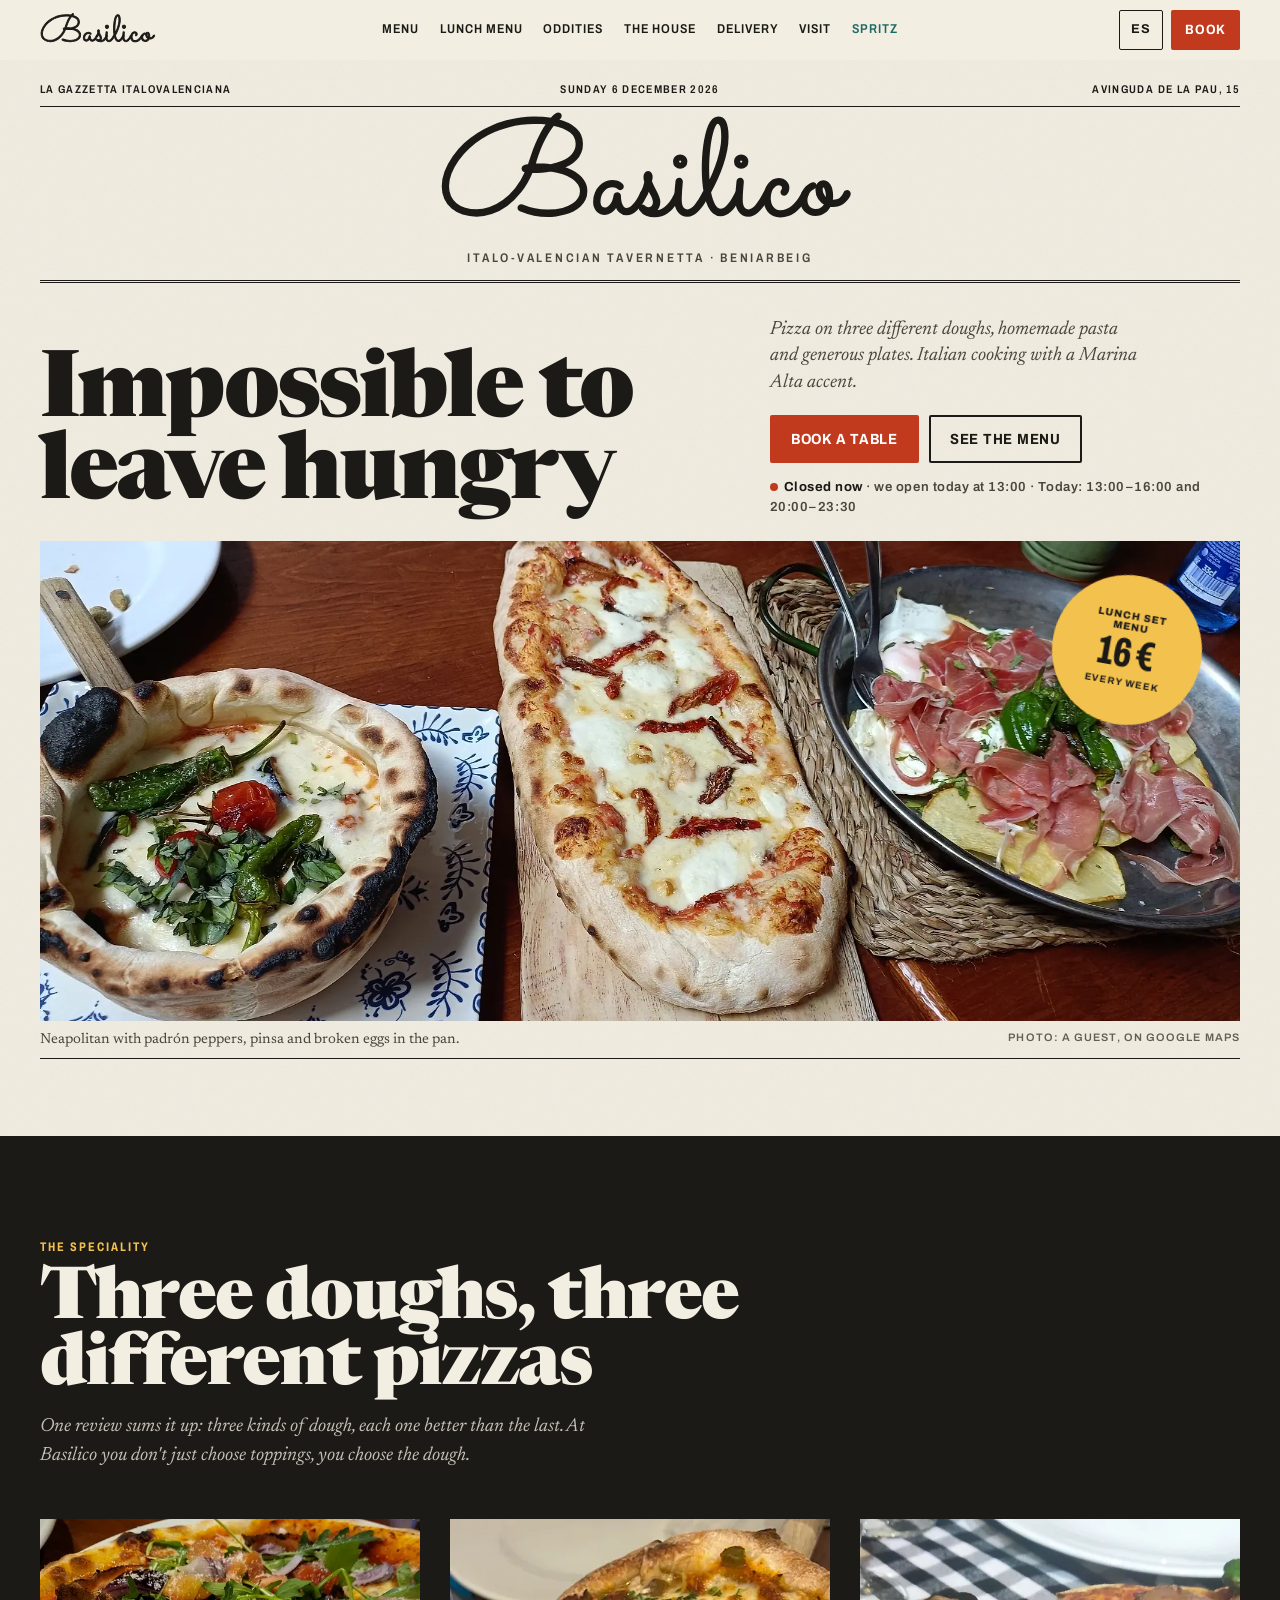
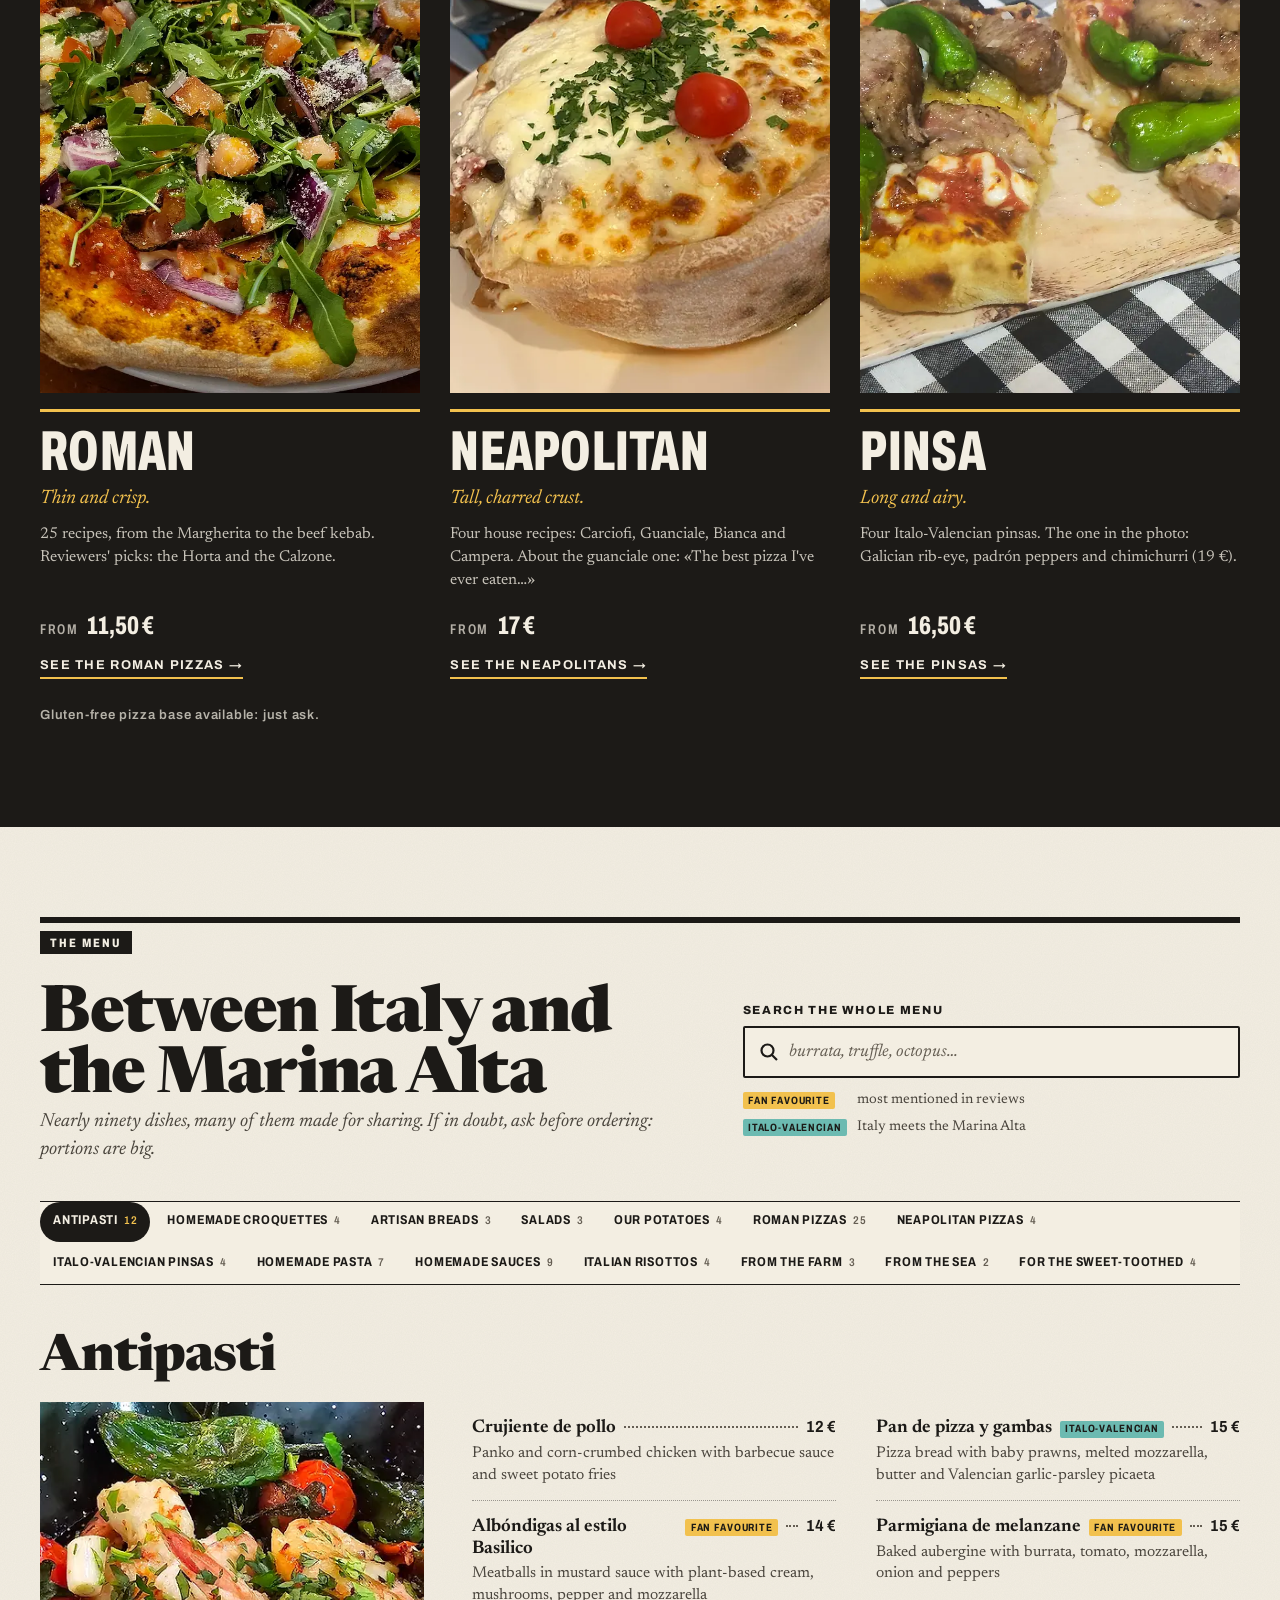
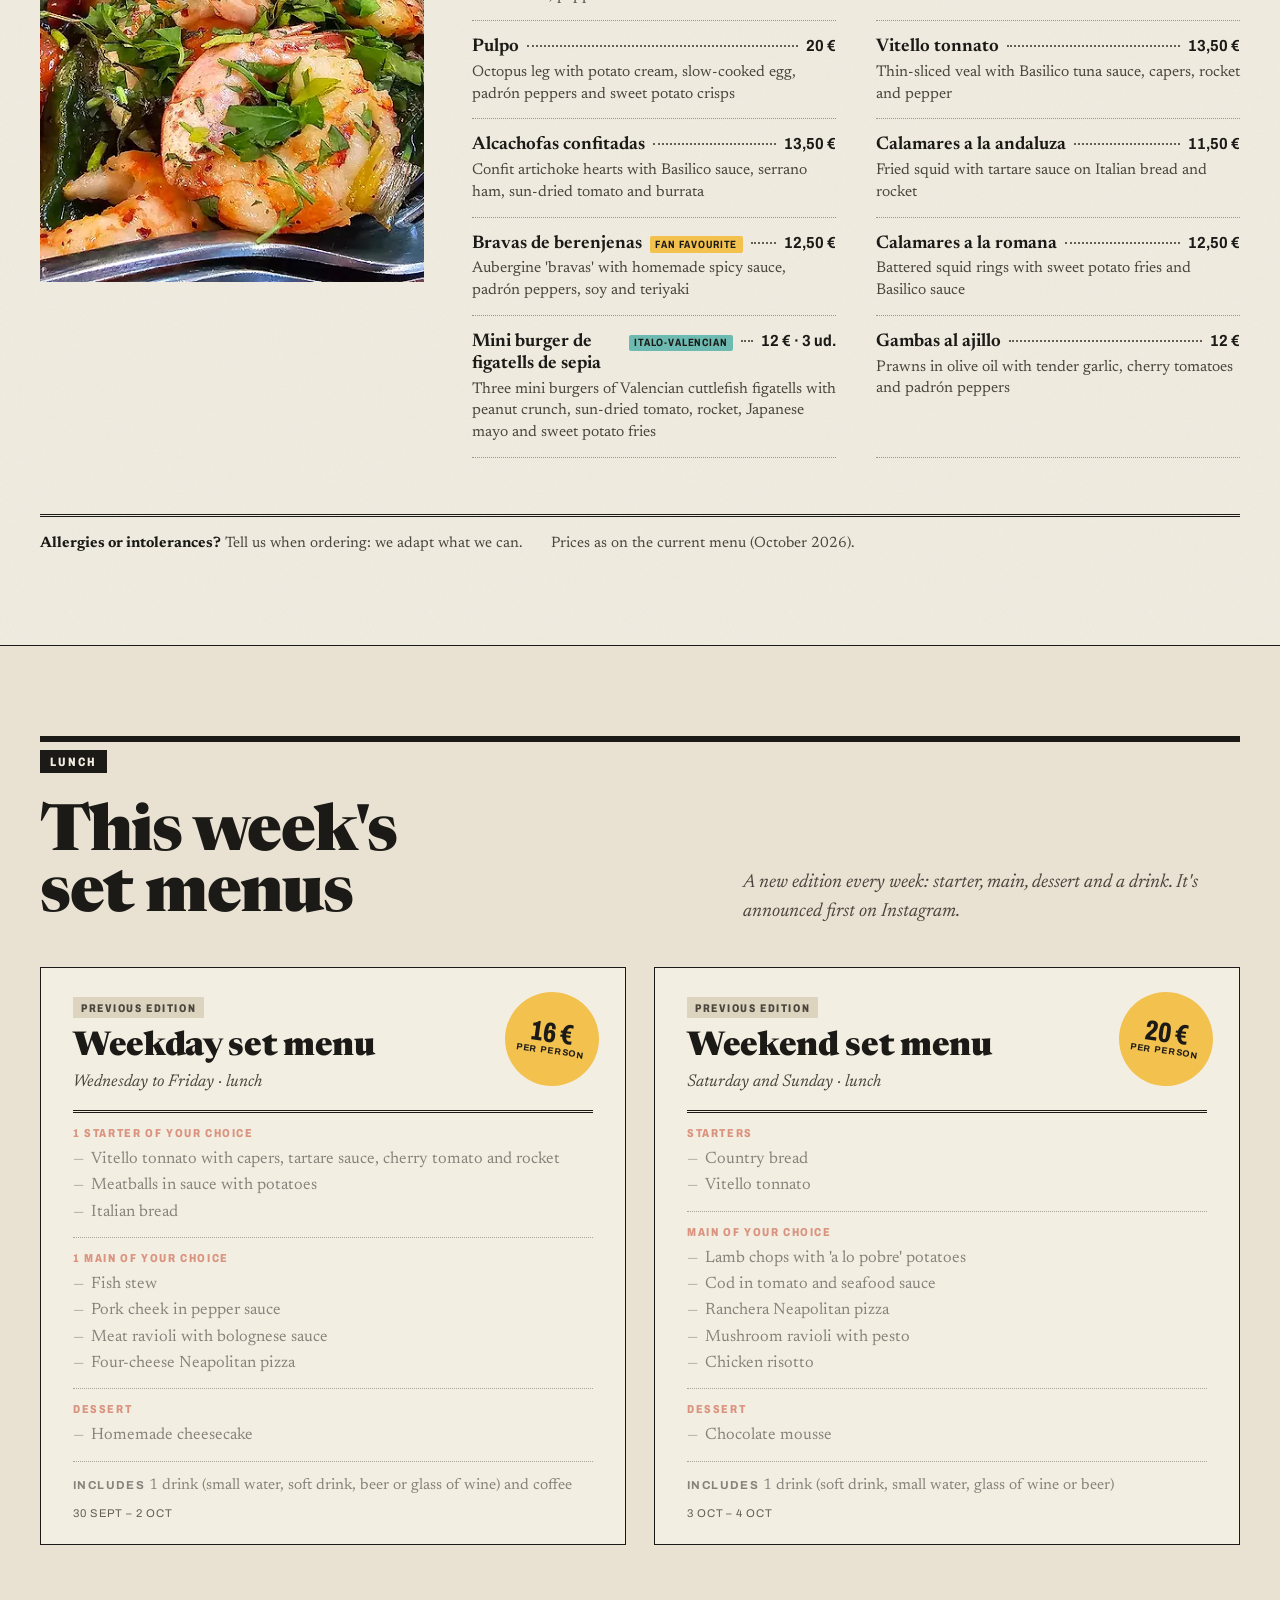
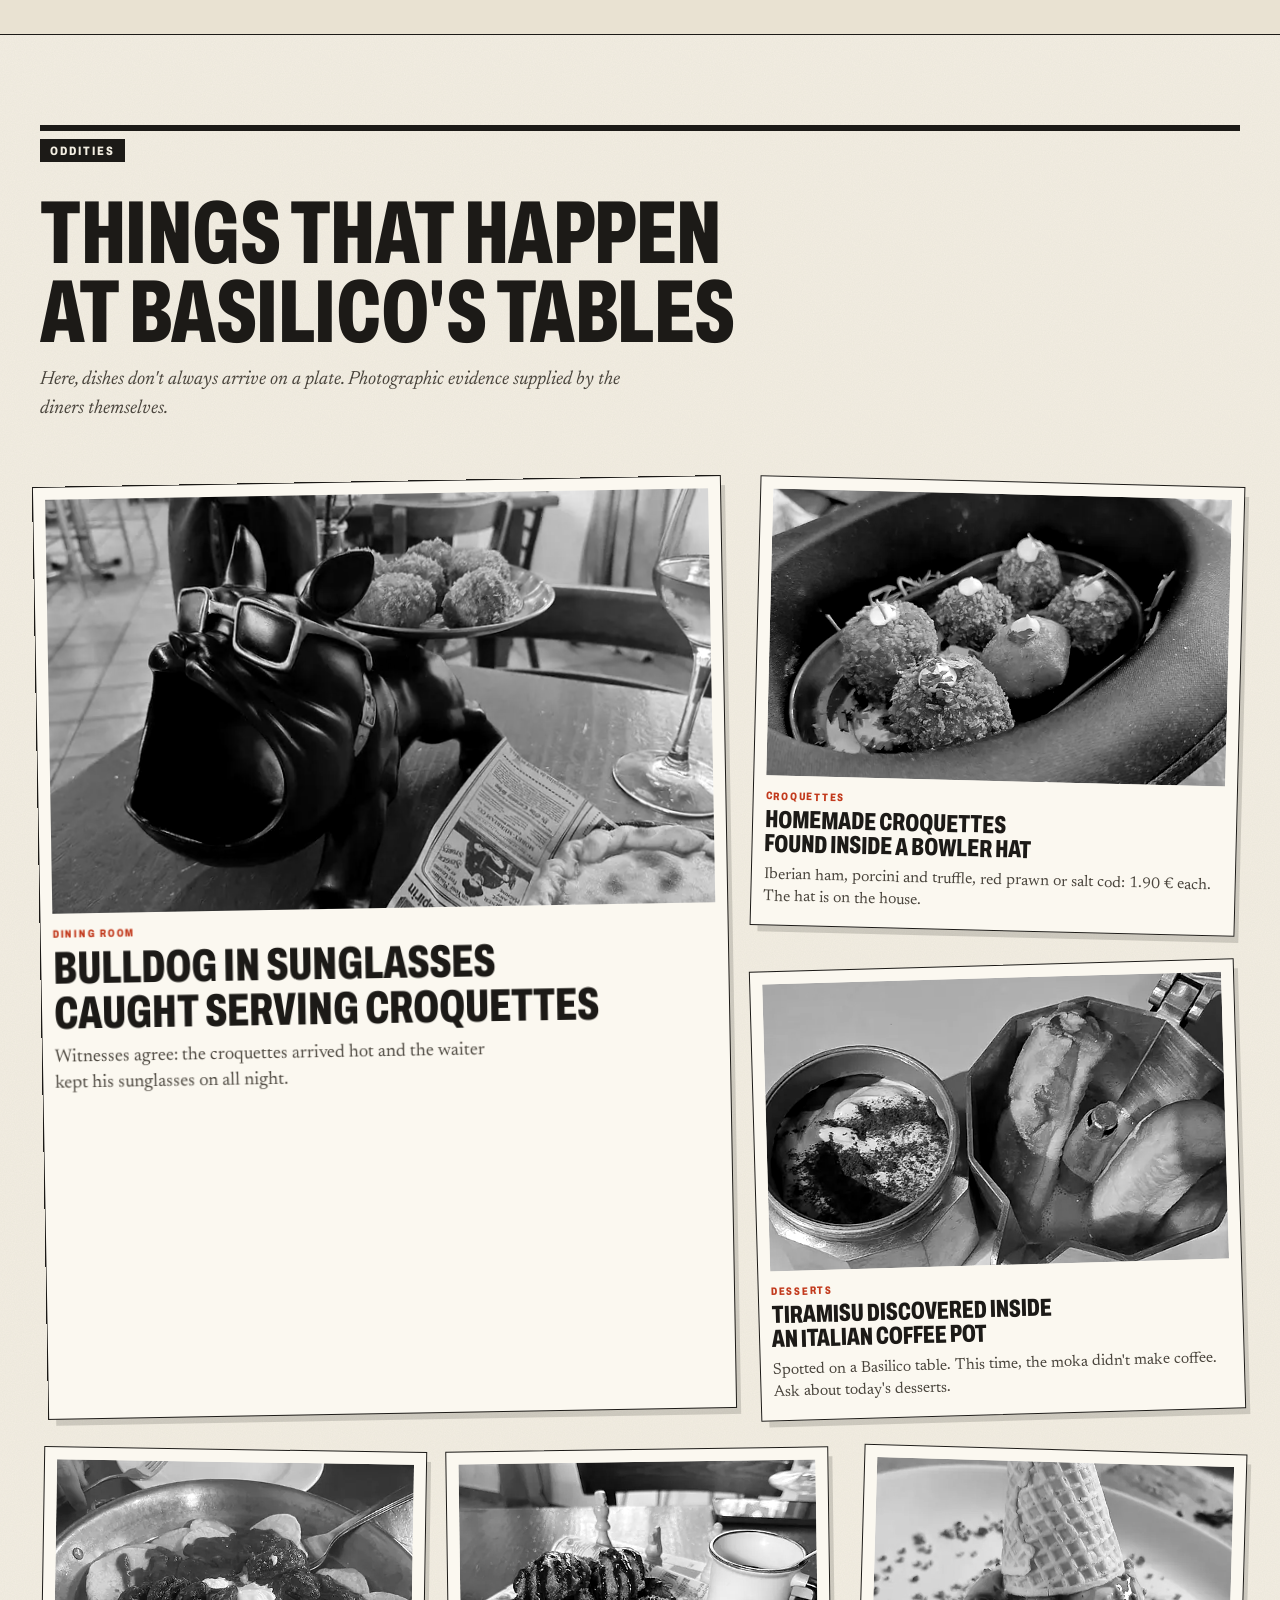
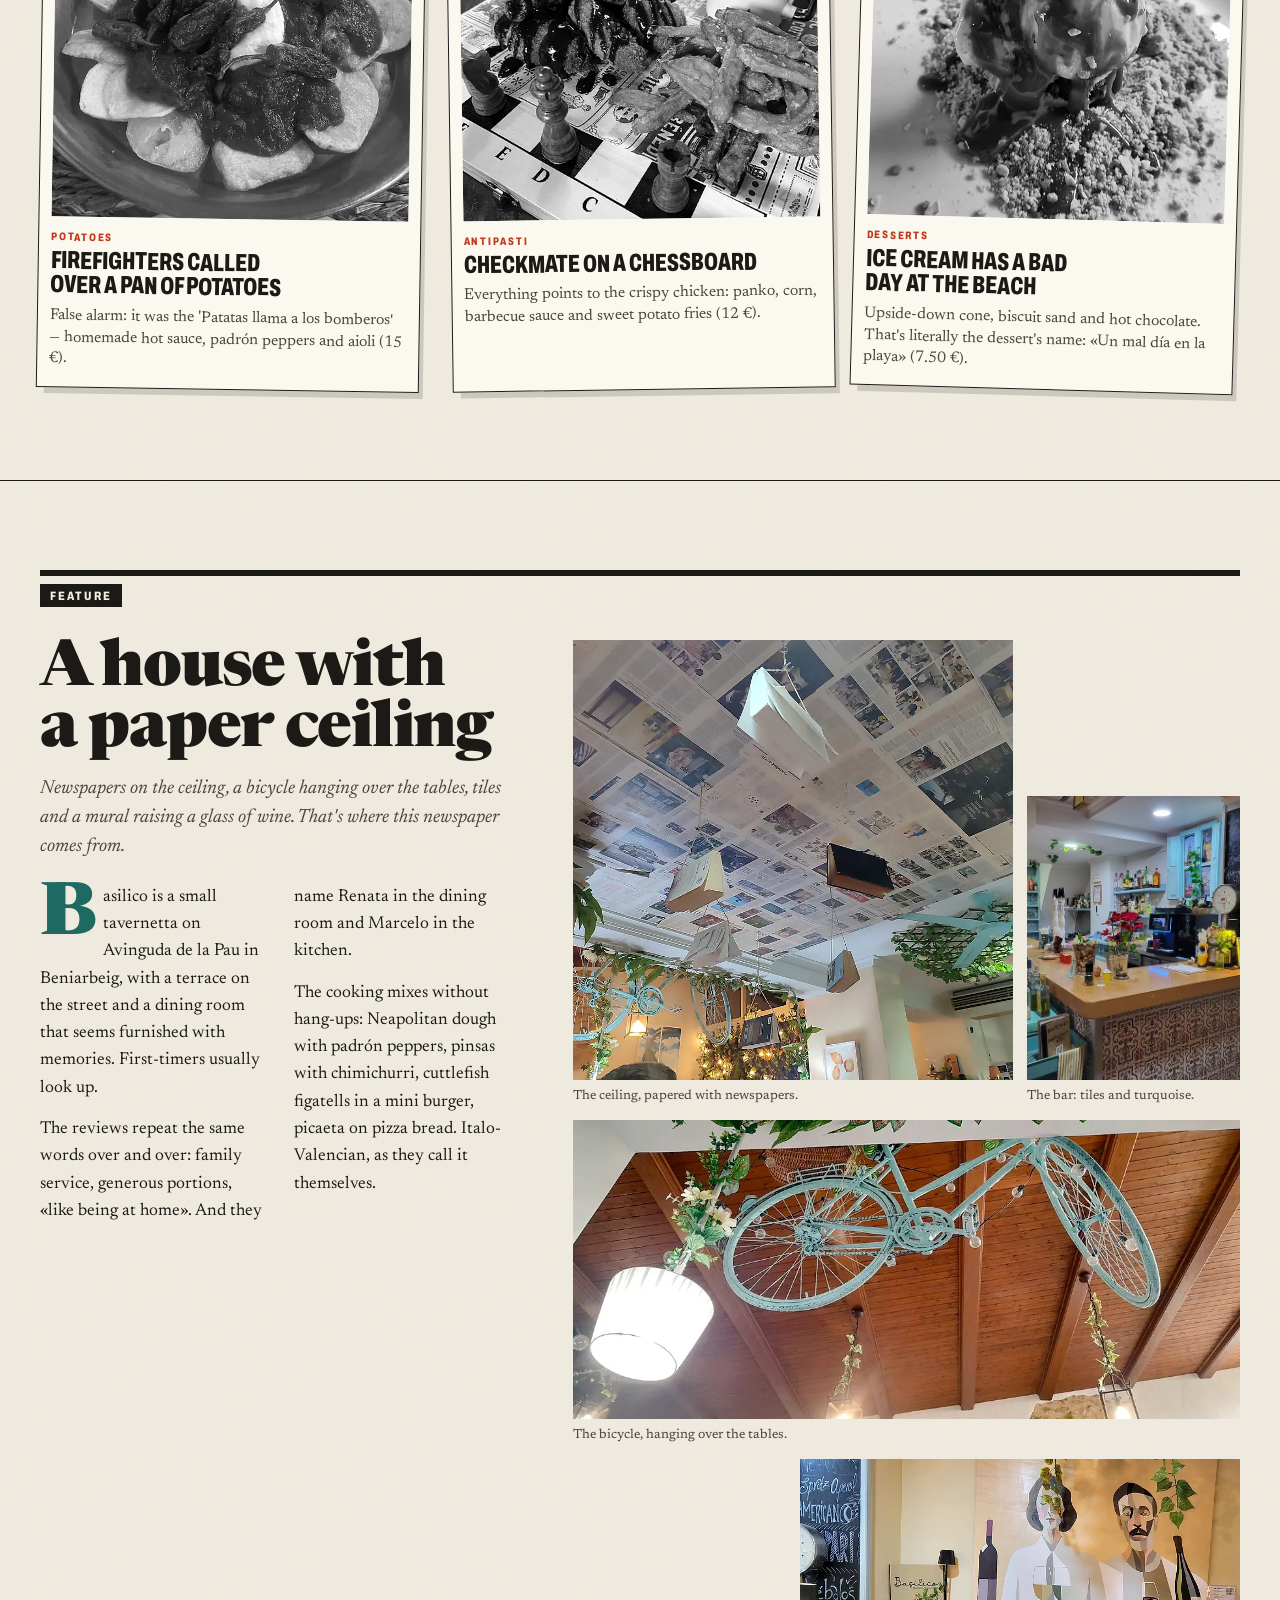
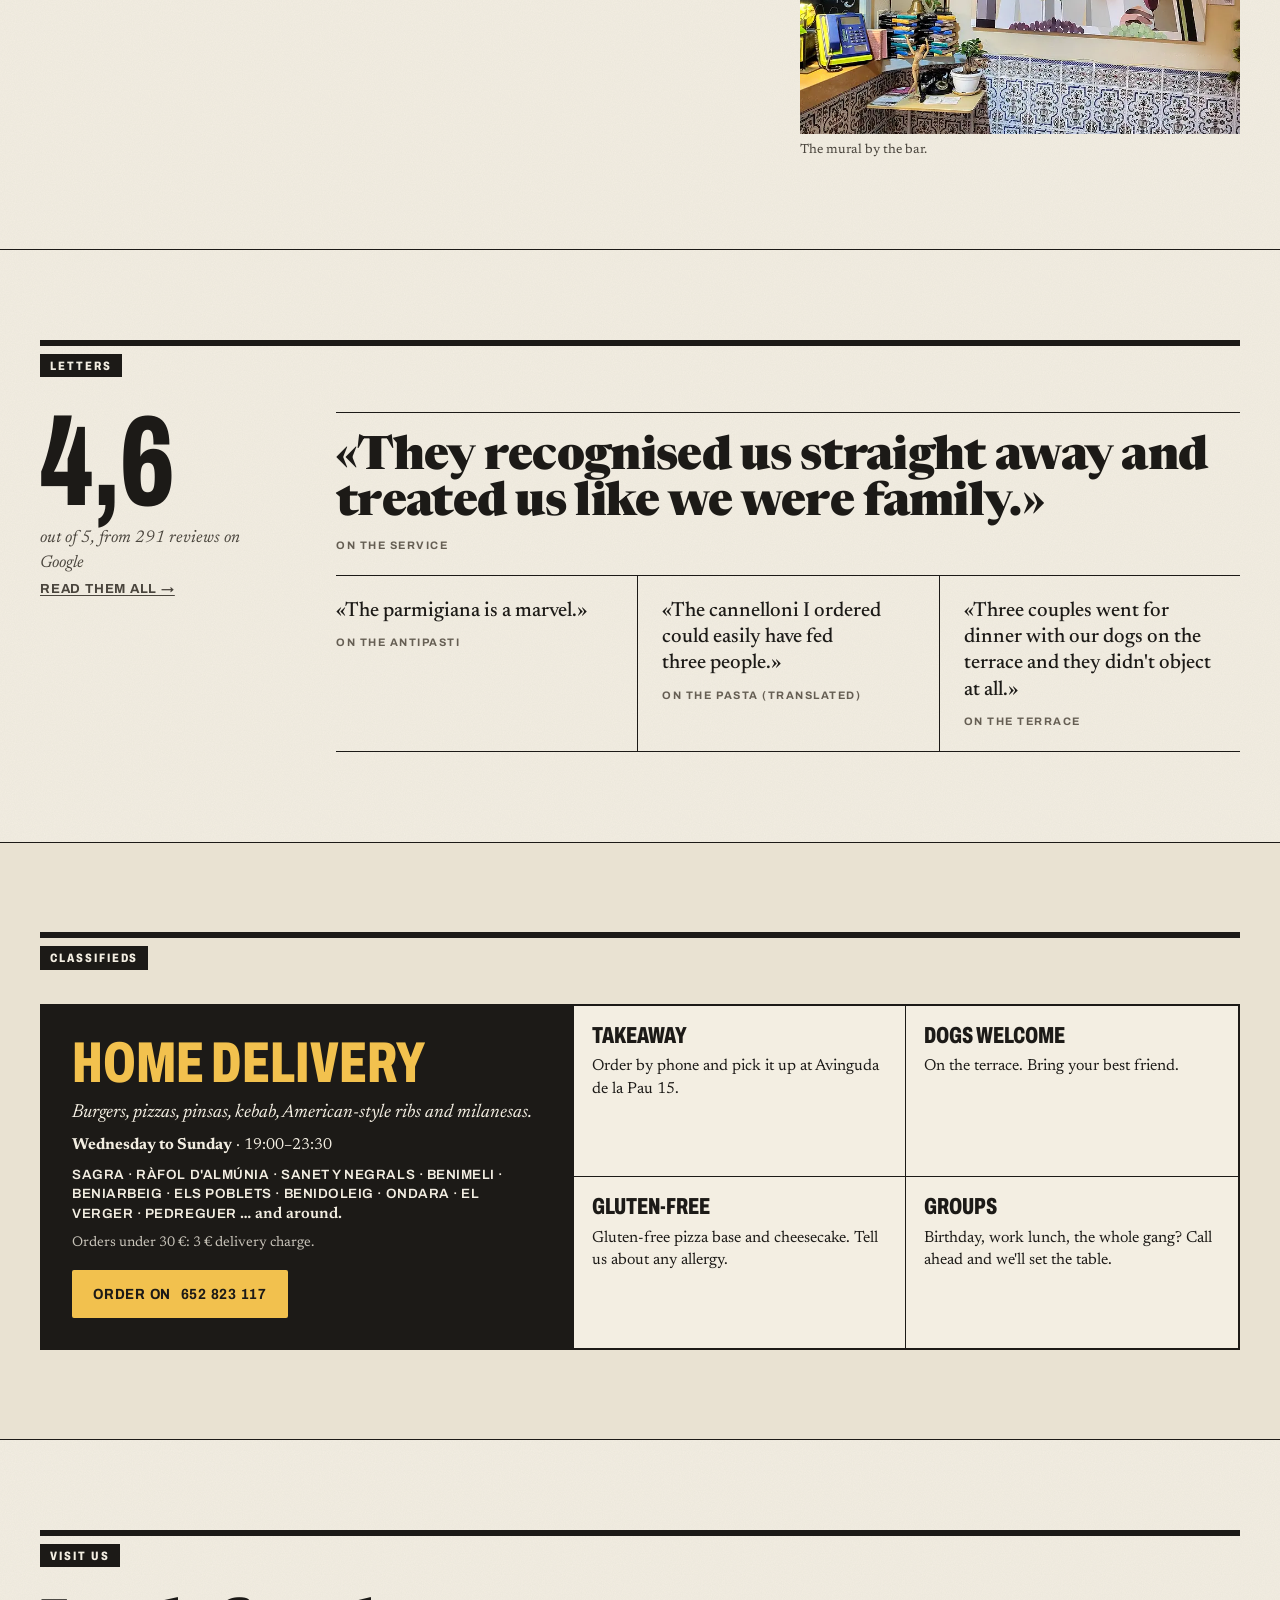
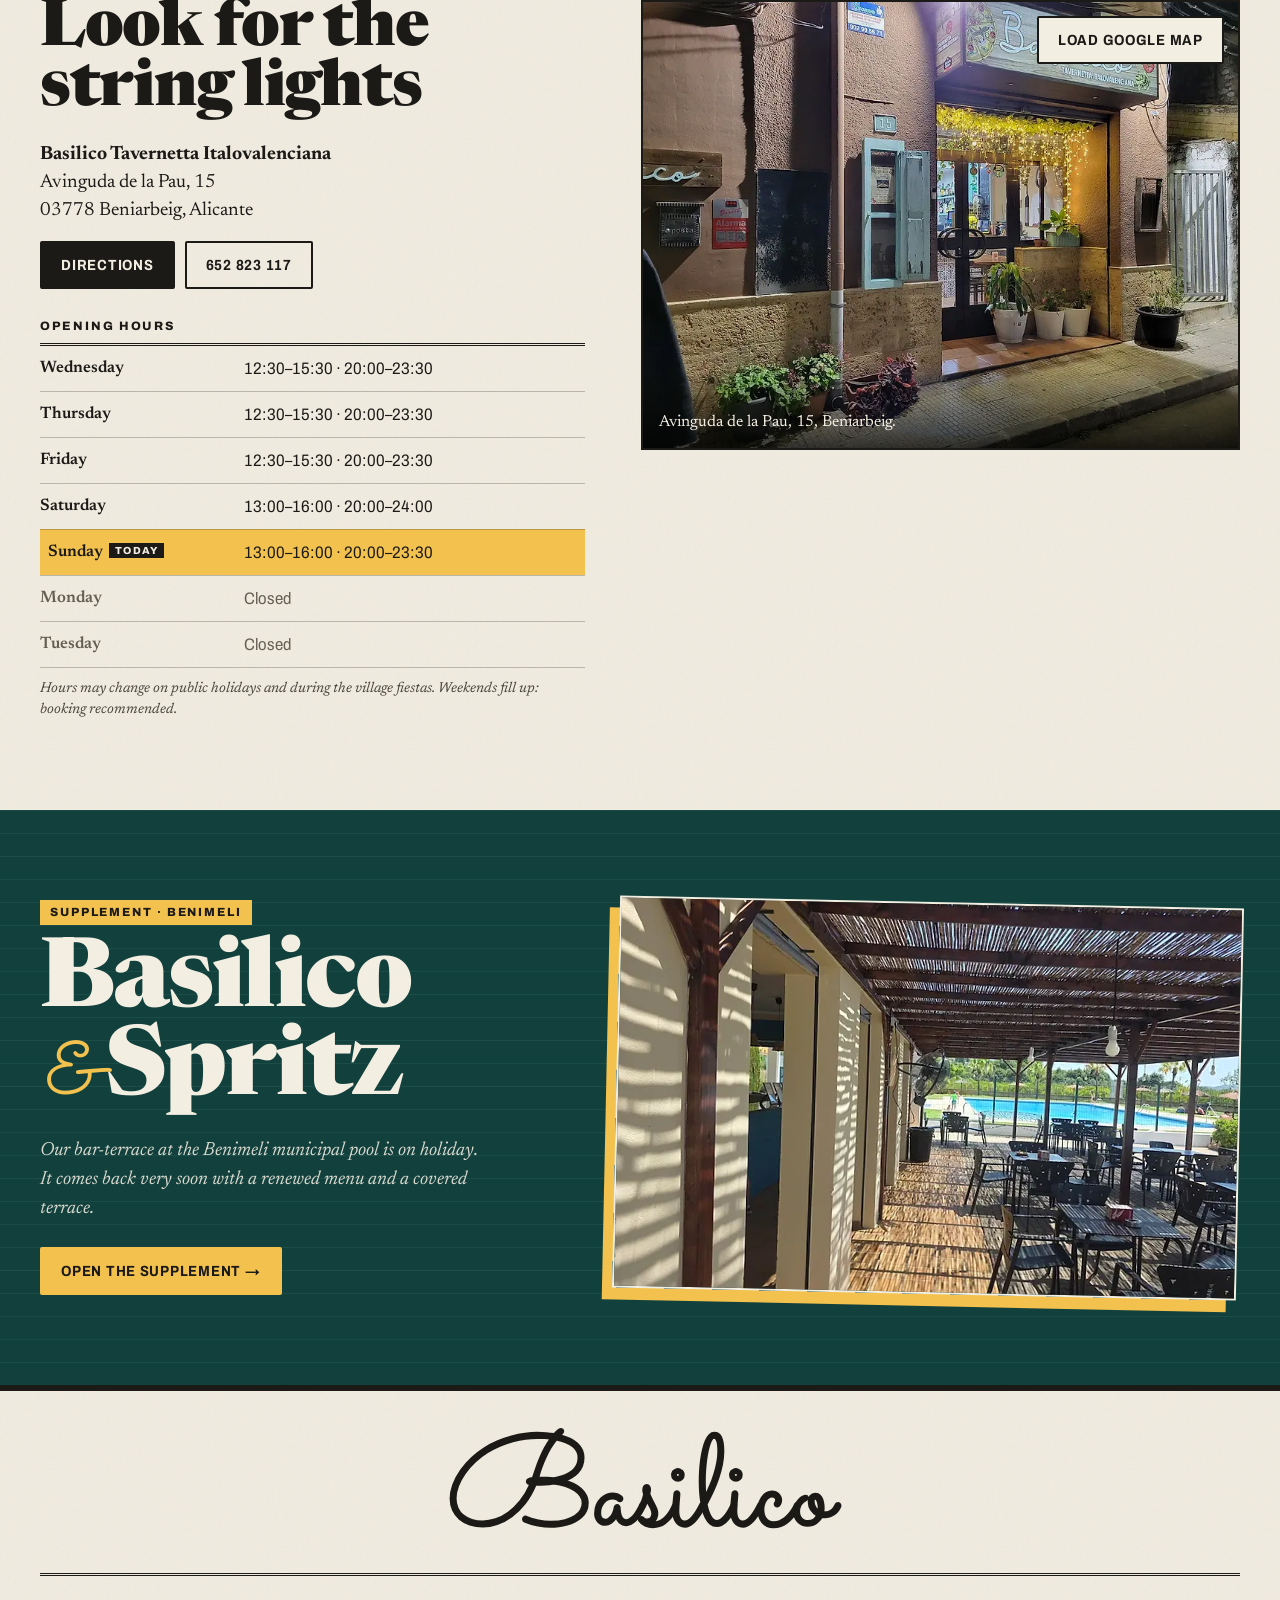
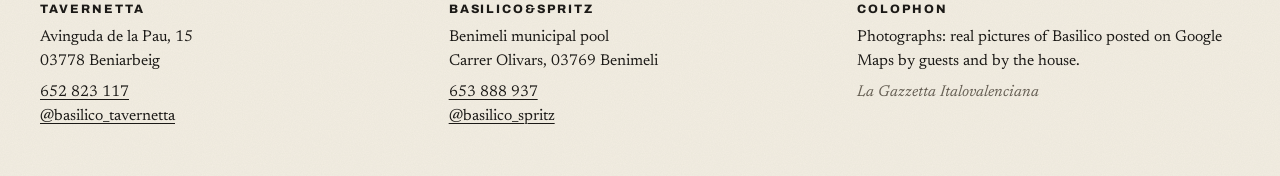
==== commit 98dcd501: "v2: la comida es la noticia - Portada con foto protagonista (original en alta resolución, recorte pr" ====
--- a/index.html
+++ b/index.html
@@ -19,7 +19,8 @@
   <link rel="preconnect" href="https://fonts.googleapis.com">
   <link rel="preconnect" href="https://fonts.gstatic.com" crossorigin>
   <link rel="stylesheet" href="https://fonts.googleapis.com/css2?family=Archivo:wdth,wght@62..125,400..800&family=Newsreader:ital,opsz,wght@0,6..72,300..800;1,6..72,300..700&family=Sacramento&display=swap">
-  <link rel="preload" as="image" href="assets/img/mesa-italovalenciana-800.webp" imagesrcset="assets/img/mesa-italovalenciana-800.webp 800w, assets/img/mesa-italovalenciana-1600.webp 1600w" imagesizes="(min-width: 1000px) 50vw, 100vw">
+  <link rel="preload" as="image" href="assets/img/portada-mesa-1200.webp" imagesrcset="assets/img/portada-mesa-1200.webp 1200w, assets/img/portada-mesa-2000.webp 2000w, assets/img/portada-mesa-2800.webp 2800w" imagesizes="(min-width: 1320px) 1240px, 94vw" media="(min-width: 700px)">
+  <link rel="preload" as="image" href="assets/img/portada-mesa-m-640.webp" imagesrcset="assets/img/portada-mesa-m-640.webp 640w, assets/img/portada-mesa-m-1000.webp 1000w" imagesizes="100vw" media="(max-width: 699px)">
   <link rel="stylesheet" href="assets/css/styles.css">
   <script type="application/ld+json">
   {
@@ -65,12 +66,11 @@
     <div class="wrap topbar__in">
       <a class="brand" href="#portada" aria-label="Basilico, inicio" data-en-aria-label="Basilico, home">
         <span class="brand__script">Basilico</span>
-        <span class="brand__sub" data-en="Italo-Valencian tavernetta">Tavernetta italovalenciana</span>
       </a>
       <nav class="topnav" aria-label="Secciones" data-en-aria-label="Sections">
         <ul role="list">
-          <li><a href="#mediodia" data-en="Lunch">Mediodía</a></li>
           <li><a href="#carta" data-en="Menu">Carta</a></li>
+          <li><a href="#mediodia" data-en="Lunch menu">Mediodía</a></li>
           <li><a href="#sucesos" data-en="Oddities">Sucesos</a></li>
           <li><a href="#casa" data-en="The house">La casa</a></li>
           <li><a href="#domicilio" data-en="Delivery">A domicilio</a></li>
@@ -81,24 +81,21 @@
       <div class="topbar__actions">
         <button class="lang" type="button" data-lang-toggle aria-label="Read in English" data-en-aria-label="Leer en español"><span data-en="ES">EN</span></button>
         <button class="btn btn--tomato btn--sm" type="button" data-open-reserva data-en="Book">Reservar</button>
-        <button class="burger" type="button" aria-expanded="false" aria-controls="sumario-movil" data-burger>
-          <span class="sr" data-en="Open index">Abrir sumario</span><span class="burger__bars" aria-hidden="true"></span>
+        <button class="burger" type="button" aria-expanded="false" aria-controls="menu-movil" data-burger>
+          <span class="sr" data-en="Open menu">Abrir menú</span><span class="burger__bars" aria-hidden="true"></span>
         </button>
       </div>
     </div>
-    <div class="mobnav" id="sumario-movil" data-mobnav hidden>
-      <p class="mobnav__title" data-en="In this edition">En esta edición</p>
-      <ol class="sumario">
-        <li><a href="#portada"><span data-en="Front page">Portada</span><i></i><b>1</b></a></li>
-        <li><a href="#mediodia"><span data-en="Lunch menus">Menús de mediodía</span><i></i><b>2</b></a></li>
-        <li><a href="#carta"><span data-en="The full menu">La carta</span><i></i><b>3</b></a></li>
-        <li><a href="#sucesos"><span data-en="Oddities">Sucesos</span><i></i><b>4</b></a></li>
-        <li><a href="#casa"><span data-en="The house">La casa</span><i></i><b>5</b></a></li>
-        <li><a href="#lectores"><span data-en="Letters">Cartas de los lectores</span><i></i><b>6</b></a></li>
-        <li><a href="#domicilio"><span data-en="Classifieds · delivery">Clasificados · domicilio</span><i></i><b>7</b></a></li>
-        <li><a href="#visitanos"><span data-en="Visit us">Visítanos</span><i></i><b>8</b></a></li>
-        <li><a href="spritz.html"><span data-en="Supplement: Basilico&amp;Spritz">Suplemento: Basilico&amp;Spritz</span><i></i><b>9</b></a></li>
-      </ol>
+    <div class="mobnav" id="menu-movil" data-mobnav hidden>
+      <ul class="mobnav__list" role="list">
+        <li><a href="#carta" data-en="The menu">La carta</a></li>
+        <li><a href="#mediodia" data-en="Lunch set menus">Menús de mediodía</a></li>
+        <li><a href="#sucesos" data-en="Oddities">Sucesos</a></li>
+        <li><a href="#casa" data-en="The house">La casa</a></li>
+        <li><a href="#domicilio" data-en="Home delivery">A domicilio</a></li>
+        <li><a href="#visitanos" data-en="Hours &amp; directions">Horario y cómo llegar</a></li>
+        <li><a href="spritz.html">Basilico&amp;Spritz</a></li>
+      </ul>
       <div class="mobnav__cta">
         <a class="btn btn--ink" href="tel:+34652823117">652 823 117</a>
         <a class="btn btn--ghost" href="https://www.instagram.com/basilico_tavernetta/" rel="noopener" target="_blank">@basilico_tavernetta</a>
@@ -108,108 +105,697 @@
 
   <main id="main">
 
-    <!-- ============ 1 · PORTADA ============ -->
+    <!-- ============ PORTADA ============ -->
     <section class="portada" id="portada" aria-labelledby="titular">
       <div class="wrap">
         <div class="masthead" data-masthead>
-          <div class="masthead__ears">
-            <p class="ear ear--l"><span>Beniarbeig · Marina Alta</span><span>Avinguda de la Pau, 15</span></p>
-            <p class="ear ear--r"><span><span data-en="Edition no.">Edición nº</span> <b data-weekno>40</b></span><span data-en="Lunch menu from 16 €">Menú de mediodía desde 16 €</span></p>
-          </div>
+          <p class="masthead__line">
+            <span class="masthead__paper" data-en="La Gazzetta Italovalenciana">La Gazzetta Italovalenciana</span>
+            <span class="masthead__date" data-dateline>Beniarbeig</span>
+            <span class="masthead__where">Avinguda de la Pau, 15</span>
+          </p>
           <h1 class="masthead__title">
             <span class="masthead__logo">Basilico</span>
-            <span class="masthead__sub" data-en="La Gazzetta Italovalenciana · Beniarbeig tavernetta">La Gazzetta Italovalenciana · Tavernetta de Beniarbeig</span>
+            <span class="masthead__sub" data-en="Italo-Valencian tavernetta · Beniarbeig">Tavernetta italovalenciana · Beniarbeig</span>
           </h1>
-          <p class="masthead__bar">
-            <span data-en="Fresh produce · Honest cooking · Family service">Producto fresco · Cocina sincera · Servicio familiar</span>
-            <span class="masthead__date" data-dateline>Beniarbeig</span>
-            <span class="masthead__status" data-status-short></span>
-          </p>
-        </div>
-      </div>
-
-      <div class="ticker" aria-label="Última hora" data-en-aria-label="Breaking news">
-        <div class="ticker__track" data-ticker>
-          <p class="ticker__item"><b data-en="Breaking">Última hora</b> <span data-status-ticker>Abrimos de miércoles a domingo</span></p>
-          <p class="ticker__item" data-en="Weekend lunch menu: 20 € with a drink">Menú de fin de semana a mediodía: 20 € con bebida</p>
-          <p class="ticker__item" data-en="Dogs welcome on the terrace">Perros bienvenidos en la terraza</p>
-          <p class="ticker__item" data-en="Home delivery Wednesday to Sunday, 19:00–23:30">Reparto a domicilio de miércoles a domingo, 19:00–23:30</p>
-          <p class="ticker__item" data-en="Three doughs: Roman, Neapolitan and pinsa">Tres masas: romana, napolitana y pinsa</p>
-          <p class="ticker__item" data-en="Gluten-free pizza base available">Masa de pizza sin gluten disponible</p>
-        </div>
-      </div>
-
-      <div class="wrap front">
-        <article class="front__lead">
-          <p class="kicker" data-en="Food · Beniarbeig">Gastronomía · Beniarbeig</p>
+        </div>
+
+        <div class="front">
           <h2 class="headline" id="titular" data-en="Impossible to leave hungry">Imposible irse con&nbsp;hambre</h2>
-          <figure class="lead-fig">
-            <img src="assets/img/mesa-italovalenciana-800.webp" srcset="assets/img/mesa-italovalenciana-800.webp 800w, assets/img/mesa-italovalenciana-1600.webp 1600w" sizes="(min-width: 1000px) 50vw, 100vw" alt="Mesa de Basilico: pizza napolitana con pimientos del padrón, pinsa y huevos rotos con jamón en sartén" data-en-alt="A Basilico table: Neapolitan pizza with padrón peppers, a pinsa and fried eggs with ham in the pan" width="1600" height="720" fetchpriority="high" decoding="async">
-            <figcaption><span data-en="Neapolitan, pinsa and broken eggs in the pan: one Italo-Valencian table.">Napolitana, pinsa y huevos rotos en sartén: una mesa italovalenciana.</span> <em data-en="Photo: a guest on Google Maps">Foto: cliente en Google Maps</em></figcaption>
+          <div class="front__aside">
+            <p class="deck" data-en="Pizza on three different doughs, homemade pasta and generous plates. Italian cooking with a Marina Alta accent.">Pizza de tres masas, pasta casera y raciones generosas. Cocina italiana con acento de la Marina Alta.</p>
+            <div class="front__cta">
+              <button class="btn btn--tomato" type="button" data-open-reserva data-en="Book a table">Reservar mesa</button>
+              <a class="btn btn--ghost" href="#carta" data-en="See the menu">Ver la carta</a>
+            </div>
+            <p class="front__status" data-status-long></p>
+          </div>
+
+          <figure class="cover">
+            <picture>
+              <source media="(max-width: 699px)" srcset="assets/img/portada-mesa-m-640.webp 640w, assets/img/portada-mesa-m-1000.webp 1000w" sizes="100vw">
+              <img src="assets/img/portada-mesa-1200.webp" srcset="assets/img/portada-mesa-1200.webp 1200w, assets/img/portada-mesa-2000.webp 2000w, assets/img/portada-mesa-2800.webp 2800w" sizes="(min-width: 1320px) 1240px, 94vw" alt="Mesa de Basilico: pizza napolitana con pimientos del padrón, pinsa y huevos rotos con jamón en sartén" data-en-alt="A Basilico table: Neapolitan pizza with padrón peppers, a pinsa and fried eggs with ham in the pan" width="2800" height="1120" fetchpriority="high" decoding="async">
+            </picture>
+            <figcaption><span class="only-d" data-en="Neapolitan with padrón peppers, pinsa and broken eggs in the pan.">Napolitana con pimientos del padrón, pinsa y huevos rotos en sartén.</span><span class="only-m" data-en="Neapolitan with padrón peppers and basil.">Napolitana con pimientos del padrón y albahaca.</span> <em data-en="Photo: a guest, on Google Maps">Foto: un cliente, en Google Maps</em></figcaption>
+            <a class="sello" href="#mediodia" data-sello>
+              <span class="sello__k" data-sello-k data-en="Lunch menu">Menú de mediodía</span>
+              <span class="sello__p" data-sello-p>16 €</span>
+              <span class="sello__s" data-sello-s data-en="with a drink">con bebida</span>
+            </a>
           </figure>
-          <p class="deck" data-en="Neapolitan pizza with padrón peppers, pinsas with chimichurri, homemade pasta and portions made for sharing. Basilico cooks Italian with a Marina Alta accent, and its guests sum it up better than anyone.">Napolitana con pimientos del padrón, pinsas con chimichurri, pasta casera y raciones que piden compartir. Basilico cocina italiano con acento de la Marina Alta, y sus clientes lo resumen mejor que nadie.</p>
-          <p class="byline"><span data-en="By the Basilico newsroom">Por la redacción de Basilico</span> · <a href="#lectores" data-en="4.6 ★ from 291 reviews on Google">4,6 ★ en 291 reseñas de Google</a></p>
-        </article>
-
-        <aside class="front__hoy" aria-labelledby="hoy-t">
-          <div class="hoy">
-            <h3 class="hoy__title" id="hoy-t" data-en="Today at Basilico">Hoy en Basilico</h3>
-            <p class="hoy__status" data-status-long><span data-en="Open Wednesday to Sunday">Abrimos de miércoles a domingo</span></p>
-            <p class="hoy__hours" data-today-hours></p>
-            <div class="hoy__cta">
-              <button class="btn btn--tomato btn--block" type="button" data-open-reserva data-en="Book a table">Reservar mesa</button>
-              <a class="btn btn--ink btn--block btn--call" href="tel:+34652823117"><span data-en="Call">Llamar</span> <span class="nowrap">652 823 117</span></a>
+        </div>
+      </div>
+    </section>
+
+    <!-- ============ TRES MASAS ============ -->
+    <section class="masas" id="masas" aria-labelledby="masas-t">
+      <div class="wrap">
+        <header class="masas__head">
+          <p class="kicker kicker--light" data-en="The speciality">La especialidad</p>
+          <h2 class="masas__title" id="masas-t" data-en="Three doughs, three different pizzas">Tres masas, tres pizzas distintas</h2>
+          <p class="masas__deck" data-en="One review sums it up: three kinds of dough, each one better than the last. At Basilico you don't just choose toppings, you choose the dough.">Una reseña lo resume: tres tipos de masa, cada cual mejor. En Basilico no solo eliges ingredientes, eliges masa.</p>
+        </header>
+        <div class="masas__grid">
+          <a class="masa" href="#c-pizzas" data-goto-cat="pizzas">
+            <figure class="masa__fig"><img src="assets/img/masa-romana-600.webp" srcset="assets/img/masa-romana-600.webp 600w, assets/img/masa-romana-1000.webp 1000w" sizes="(min-width: 1000px) 31vw, 78vw" alt="Pizza romana de masa fina con rúcula, tomate y cebolla morada" data-en-alt="Thin Roman-style pizza with rocket, tomato and red onion" width="1000" height="1333" loading="lazy" decoding="async"></figure>
+            <div class="masa__txt">
+              <h3 class="masa__name" data-en="Roman">Romana</h3>
+              <p class="masa__what" data-en="Thin and crisp.">Fina y crujiente.</p>
+              <p class="masa__info" data-en="25 recipes, from the Margherita to the beef kebab. Reviewers' picks: the Horta and the Calzone.">25 recetas, de la Margherita a la kebab de ternera. En las reseñas: la Horta y el Calzone.</p>
+              <p class="masa__from"><span data-en="from">desde</span> 11,50 €</p>
+              <span class="masa__go" data-en="See the Roman pizzas →">Ver las romanas →</span>
             </div>
-            <p class="hoy__note" data-en="Mondays and Tuesdays closed. Weekends fill up: booking recommended.">Lunes y martes, cerrado. El fin de semana se llena: mejor reservar.</p>
+          </a>
+          <a class="masa" href="#c-pizzasnapo" data-goto-cat="pizzasnapo">
+            <figure class="masa__fig"><img src="assets/img/masa-napolitana-600.webp" srcset="assets/img/masa-napolitana-600.webp 600w, assets/img/masa-napolitana-1000.webp 1000w" sizes="(min-width: 1000px) 31vw, 78vw" alt="Pizza napolitana de borde alto y tostado con queso gratinado y tomates cherry" data-en-alt="Neapolitan pizza with a tall charred crust, melted cheese and cherry tomatoes" width="1000" height="982" loading="lazy" decoding="async"></figure>
+            <div class="masa__txt">
+              <h3 class="masa__name" data-en="Neapolitan">Napolitana</h3>
+              <p class="masa__what" data-en="Tall, charred crust.">Borde alto y tostado.</p>
+              <p class="masa__info" data-en="Four house recipes: Carciofi, Guanciale, Bianca and Campera. About the guanciale one: «The best pizza I've ever eaten…»">Cuatro recetas de la casa: Carciofi, Guanciale, Bianca y Campera. De la de guanciale: «La mejor pizza que he comido en mi vida…»</p>
+              <p class="masa__from"><span data-en="from">desde</span> 17 €</p>
+              <span class="masa__go" data-en="See the Neapolitans →">Ver las napolitanas →</span>
+            </div>
+          </a>
+          <a class="masa" href="#c-pinsas" data-goto-cat="pinsas">
+            <figure class="masa__fig"><img src="assets/img/masa-pinsa-600.webp" srcset="assets/img/masa-pinsa-600.webp 600w, assets/img/masa-pinsa-1000.webp 1000w" sizes="(min-width: 1000px) 31vw, 78vw" alt="Pinsa de chuletón con pimientos del padrón sobre mantel de cuadros" data-en-alt="Rib-eye pinsa with padrón peppers on a checked tablecloth" width="1000" height="1200" loading="lazy" decoding="async"></figure>
+            <div class="masa__txt">
+              <h3 class="masa__name">Pinsa</h3>
+              <p class="masa__what" data-en="Long and airy.">Alargada y aireada.</p>
+              <p class="masa__info" data-en="Four Italo-Valencian pinsas. The one in the photo: Galician rib-eye, padrón peppers and chimichurri (19 €).">Cuatro pinsas italovalencianas. La de la foto: chuletón gallego, pimientos del padrón y chimichurri (19 €).</p>
+              <p class="masa__from"><span data-en="from">desde</span> 16,50 €</p>
+              <span class="masa__go" data-en="See the pinsas →">Ver las pinsas →</span>
+            </div>
+          </a>
+        </div>
+        <p class="masas__note" data-en="Gluten-free pizza base available: just ask.">Hay masa de pizza sin gluten: pregúntanos.</p>
+      </div>
+    </section>
+
+    <!-- ============ CARTA ============ -->
+    <section class="sec sec--carta" id="carta" aria-labelledby="carta-t">
+      <div class="wrap">
+        <header class="sec__head"><p class="sec__name" data-en="The menu">La carta</p></header>
+        <div class="sec__intro sec__intro--split">
+          <div>
+            <h2 class="sec__title" id="carta-t" data-en="Between Italy and the Marina Alta">Entre Italia y la Marina Alta</h2>
+            <p class="sec__deck" data-en="Nearly ninety dishes, many of them made for sharing. If in doubt, ask before ordering: portions are big.">Casi noventa platos, muchos para compartir. Si dudas, pregunta antes de pedir: las raciones son grandes.</p>
           </div>
-          <nav class="sumario-box" aria-labelledby="sum-t">
-            <h3 class="sumario-box__title" id="sum-t" data-en="In this edition">En esta edición</h3>
-            <ol class="sumario">
-              <li><a href="#mediodia"><span data-en="Lunch menus">Menús de mediodía</span><i></i><b>2</b></a></li>
-              <li><a href="#carta"><span data-en="The full menu">La carta</span><i></i><b>3</b></a></li>
-              <li><a href="#sucesos"><span data-en="Oddities">Sucesos</span><i></i><b>4</b></a></li>
-              <li><a href="#casa"><span data-en="The house">La casa</span><i></i><b>5</b></a></li>
-              <li><a href="#lectores"><span data-en="Letters">Cartas de los lectores</span><i></i><b>6</b></a></li>
-              <li><a href="#domicilio"><span data-en="Delivery">A domicilio</span><i></i><b>7</b></a></li>
-              <li><a href="#visitanos"><span data-en="Visit us">Visítanos</span><i></i><b>8</b></a></li>
-              <li><a href="spritz.html"><span data-en="Basilico&amp;Spritz">Basilico&amp;Spritz</span><i></i><b>9</b></a></li>
-            </ol>
-          </nav>
+          <div class="carta-tools">
+            <label class="search" for="carta-q">
+              <span class="search__label" data-en="Search the whole menu">Buscar en toda la carta</span>
+              <input id="carta-q" type="search" placeholder="burrata, trufa, pulpo…" data-en-placeholder="burrata, truffle, octopus…" autocomplete="off" data-carta-search>
+            </label>
+            <p class="legend">
+              <span class="tag tag--fav" data-en="Fan favourite">Favorito</span> <span data-en="most mentioned in reviews">lo más citado en las reseñas</span>
+              <span class="tag tag--iv" data-en="Italo-Valencian">Italovalenciano</span> <span data-en="Italy meets the Marina Alta">Italia y la Marina Alta</span>
+            </p>
+            <p class="carta-count" aria-live="polite" data-carta-count></p>
+          </div>
+        </div>
+        <div class="carta" data-carta>
+      <!-- build:carta-tavernetta -->
+      <nav class="carta-index" aria-label="Secciones de la carta" data-en-aria-label="Menu sections">
+        <ul class="carta-index__list" role="list">
+          <li><a class="cidx" href="#c-antipastos" data-cat="antipastos"><span data-en="Antipasti">Antipastos</span><b>12</b></a></li>
+          <li><a class="cidx" href="#c-croquetas" data-cat="croquetas"><span data-en="Homemade croquettes">Croquetas caseras</span><b>4</b></a></li>
+          <li><a class="cidx" href="#c-panes" data-cat="panes"><span data-en="Artisan breads">Panes artesanales</span><b>3</b></a></li>
+          <li><a class="cidx" href="#c-ensaladas" data-cat="ensaladas"><span data-en="Salads">Ensaladas</span><b>3</b></a></li>
+          <li><a class="cidx" href="#c-patatas" data-cat="patatas"><span data-en="Our potatoes">Nuestras patatas</span><b>4</b></a></li>
+          <li><a class="cidx" href="#c-pizzas" data-cat="pizzas"><span data-en="Roman pizzas">Pizzas romanas</span><b>25</b></a></li>
+          <li><a class="cidx" href="#c-pizzasnapo" data-cat="pizzasnapo"><span data-en="Neapolitan pizzas">Pizzas napolitanas</span><b>4</b></a></li>
+          <li><a class="cidx" href="#c-pinsas" data-cat="pinsas"><span data-en="Italo-Valencian pinsas">Pinsas italovalencianas</span><b>4</b></a></li>
+          <li><a class="cidx" href="#c-pasta" data-cat="pasta"><span data-en="Homemade pasta">Pasta casera</span><b>7</b></a></li>
+          <li><a class="cidx" href="#c-salsas" data-cat="salsas"><span data-en="Homemade sauces">Salsas caseras</span><b>9</b></a></li>
+          <li><a class="cidx" href="#c-risottos" data-cat="risottos"><span data-en="Italian risottos">Risottos italianos</span><b>4</b></a></li>
+          <li><a class="cidx" href="#c-granja" data-cat="granja"><span data-en="From the farm">De la granja</span><b>3</b></a></li>
+          <li><a class="cidx" href="#c-mar" data-cat="mar"><span data-en="From the sea">Del mar</span><b>2</b></a></li>
+          <li><a class="cidx" href="#c-postres" data-cat="postres"><span data-en="For the sweet-toothed">Para los más golosos</span><b>4</b></a></li>
+        </ul>
+      </nav>
+      <div class="carta-secs">
+    <section class="carta-sec has-fig" id="c-antipastos" data-cat="antipastos" aria-labelledby="h-antipastos">
+      <header class="carta-sec__head">
+        <h3 class="carta-sec__title" id="h-antipastos" data-en="Antipasti">Antipastos</h3>
+        
+      </header>
+      <figure class="carta-sec__fig">
+        <img src="assets/img/gambas-700.webp" srcset="assets/img/gambas-700.webp 700w, assets/img/gambas-1400.webp 1400w" sizes="(min-width: 1000px) 30vw, 92vw" alt="Gambas al ajillo con tomate cherry y pimientos del padrón" data-en-alt="Garlic prawns with cherry tomatoes and padrón peppers" loading="lazy" decoding="async">
+      </figure>
+      <div class="carta-sec__body"><ul class="dishes" role="list">
+        <li class="dish" data-search="crujiente de pollo rebozado en panko y maiz, con salsa barbacoa y patatas de boniato panko and corn-crumbed chicken with barbecue sauce and sweet potato fries">
+          <div class="dish__head"><span class="dish__name">Crujiente de pollo</span><span class="dish__leader" aria-hidden="true"></span><span class="dish__price">12 €</span></div>
+          <p class="dish__desc" data-en="Panko and corn-crumbed chicken with barbecue sauce and sweet potato fries">Rebozado en panko y maíz, con salsa barbacoa y patatas de boniato</p>
+        </li>
+        <li class="dish" data-search="pan de pizza y gambas pan de pizza, gambitas, mozzarella gratinada, mantequilla y picaeta pizza bread with baby prawns, melted mozzarella, butter and valencian garlic-parsley picaeta">
+          <div class="dish__head"><span class="dish__name">Pan de pizza y gambas</span><span class="tag tag--iv" data-en="Italo-Valencian">Italovalenciano</span><span class="dish__leader" aria-hidden="true"></span><span class="dish__price">15 €</span></div>
+          <p class="dish__desc" data-en="Pizza bread with baby prawns, melted mozzarella, butter and Valencian garlic-parsley picaeta">Pan de pizza, gambitas, mozzarella gratinada, mantequilla y picaeta</p>
+        </li>
+        <li class="dish" data-search="albondigas al estilo basilico salsa de mostaza, nata vegetal, setas, pimienta y mozzarella meatballs in mustard sauce with plant-based cream, mushrooms, pepper and mozzarella">
+          <div class="dish__head"><span class="dish__name">Albóndigas al estilo Basilico</span><span class="tag tag--fav" data-en="Fan favourite">Favorito</span><span class="dish__leader" aria-hidden="true"></span><span class="dish__price">14 €</span></div>
+          <p class="dish__desc" data-en="Meatballs in mustard sauce with plant-based cream, mushrooms, pepper and mozzarella">Salsa de mostaza, nata vegetal, setas, pimienta y mozzarella</p>
+        </li>
+        <li class="dish" data-search="parmigiana de melanzane burrata, tomate, berenjenas, mozzarella, cebolla y pimientos baked aubergine with burrata, tomato, mozzarella, onion and peppers">
+          <div class="dish__head"><span class="dish__name">Parmigiana de melanzane</span><span class="tag tag--fav" data-en="Fan favourite">Favorito</span><span class="dish__leader" aria-hidden="true"></span><span class="dish__price">15 €</span></div>
+          <p class="dish__desc" data-en="Baked aubergine with burrata, tomato, mozzarella, onion and peppers">Burrata, tomate, berenjenas, mozzarella, cebolla y pimientos</p>
+        </li>
+        <li class="dish" data-search="pulpo pata de pulpo con crema de patatas, huevo a baja temperatura, pimientos del padron y crujiente de boniato octopus leg with potato cream, slow-cooked egg, padron peppers and sweet potato crisps">
+          <div class="dish__head"><span class="dish__name">Pulpo</span><span class="dish__leader" aria-hidden="true"></span><span class="dish__price">20 €</span></div>
+          <p class="dish__desc" data-en="Octopus leg with potato cream, slow-cooked egg, padrón peppers and sweet potato crisps">Pata de pulpo con crema de patatas, huevo a baja temperatura, pimientos del padrón y crujiente de boniato</p>
+        </li>
+        <li class="dish" data-search="vitello tonnato redondo de ternera, salsa basilico, alcaparras, rucula y pimienta thin-sliced veal with basilico tuna sauce, capers, rocket and pepper">
+          <div class="dish__head"><span class="dish__name">Vitello tonnato</span><span class="dish__leader" aria-hidden="true"></span><span class="dish__price">13,50 €</span></div>
+          <p class="dish__desc" data-en="Thin-sliced veal with Basilico tuna sauce, capers, rocket and pepper">Redondo de ternera, salsa Basilico, alcaparras, rúcula y pimienta</p>
+        </li>
+        <li class="dish" data-search="alcachofas confitadas corazon de alcachofas, salsa basilico, jamon serrano, tomate seco y burrata confit artichoke hearts with basilico sauce, serrano ham, sun-dried tomato and burrata">
+          <div class="dish__head"><span class="dish__name">Alcachofas confitadas</span><span class="dish__leader" aria-hidden="true"></span><span class="dish__price">13,50 €</span></div>
+          <p class="dish__desc" data-en="Confit artichoke hearts with Basilico sauce, serrano ham, sun-dried tomato and burrata">Corazón de alcachofas, salsa Basilico, jamón serrano, tomate seco y burrata</p>
+        </li>
+        <li class="dish" data-search="calamares a la andaluza calamares con salsa tartara, sobre una base de pan italiano y rucula fried squid with tartare sauce on italian bread and rocket">
+          <div class="dish__head"><span class="dish__name">Calamares a la andaluza</span><span class="dish__leader" aria-hidden="true"></span><span class="dish__price">11,50 €</span></div>
+          <p class="dish__desc" data-en="Fried squid with tartare sauce on Italian bread and rocket">Calamares con salsa tártara, sobre una base de pan italiano y rúcula</p>
+        </li>
+        <li class="dish" data-search="bravas de berenjenas con salsa picante casera, pimientos del padron, salsa de soja y teriyaki aubergine 'bravas' with homemade spicy sauce, padron peppers, soy and teriyaki">
+          <div class="dish__head"><span class="dish__name">Bravas de berenjenas</span><span class="tag tag--fav" data-en="Fan favourite">Favorito</span><span class="dish__leader" aria-hidden="true"></span><span class="dish__price">12,50 €</span></div>
+          <p class="dish__desc" data-en="Aubergine 'bravas' with homemade spicy sauce, padrón peppers, soy and teriyaki">Con salsa picante casera, pimientos del padrón, salsa de soja y teriyaki</p>
+        </li>
+        <li class="dish" data-search="calamares a la romana acompanados de patatas de boniato y salsa basilico battered squid rings with sweet potato fries and basilico sauce">
+          <div class="dish__head"><span class="dish__name">Calamares a la romana</span><span class="dish__leader" aria-hidden="true"></span><span class="dish__price">12,50 €</span></div>
+          <p class="dish__desc" data-en="Battered squid rings with sweet potato fries and Basilico sauce">Acompañados de patatas de boniato y salsa Basilico</p>
+        </li>
+        <li class="dish" data-search="mini burger de figatells de sepia con crujiente de cacahuetes, tomate seco, rucula, mayonesa japonesa y patatas de boniato three mini burgers of valencian cuttlefish figatells with peanut crunch, sun-dried tomato, rocket, japanese mayo and sweet potato fries">
+          <div class="dish__head"><span class="dish__name">Mini burger de figatells de sepia</span><span class="tag tag--iv" data-en="Italo-Valencian">Italovalenciano</span><span class="dish__leader" aria-hidden="true"></span><span class="dish__price">12 € · 3 ud.</span></div>
+          <p class="dish__desc" data-en="Three mini burgers of Valencian cuttlefish figatells with peanut crunch, sun-dried tomato, rocket, Japanese mayo and sweet potato fries">Con crujiente de cacahuetes, tomate seco, rúcula, mayonesa japonesa y patatas de boniato</p>
+        </li>
+        <li class="dish" data-search="gambas al ajillo en aceite de oliva, ajos tiernos, tomate cherry y pimientos del padron prawns in olive oil with tender garlic, cherry tomatoes and padron peppers">
+          <div class="dish__head"><span class="dish__name">Gambas al ajillo</span><span class="dish__leader" aria-hidden="true"></span><span class="dish__price">12 €</span></div>
+          <p class="dish__desc" data-en="Prawns in olive oil with tender garlic, cherry tomatoes and padrón peppers">En aceite de oliva, ajos tiernos, tomate cherry y pimientos del padrón</p>
+        </li>
+      </ul>
+      </div>
+    </section>
+
+    <section class="carta-sec has-fig" id="c-croquetas" data-cat="croquetas" aria-labelledby="h-croquetas">
+      <header class="carta-sec__head">
+        <h3 class="carta-sec__title" id="h-croquetas" data-en="Homemade croquettes">Croquetas caseras</h3>
+        <span class="tag tag--fav" data-en="Fan favourite">Favorito</span><p class="carta-sec__note" data-en="Price per piece">Precio por unidad</p>
+      </header>
+      <figure class="carta-sec__fig">
+        <img src="assets/img/croquetas-periodico-700.webp" srcset="assets/img/croquetas-periodico-700.webp 700w, assets/img/croquetas-periodico-1400.webp 1400w" sizes="(min-width: 1000px) 30vw, 92vw" alt="Croquetas caseras variadas servidas sobre papel de periódico" data-en-alt="Assorted homemade croquettes served on newspaper" loading="lazy" decoding="async">
+      </figure>
+      <div class="carta-sec__body"><ul class="dishes" role="list">
+        <li class="dish" data-search="jamon iberico  iberian ham">
+          <div class="dish__head"><span class="dish__name">Jamón ibérico</span><span class="dish__leader" aria-hidden="true"></span><span class="dish__price">1,90 €</span></div>
+          <p class="dish__desc" data-en="Iberian ham"></p>
+        </li>
+        <li class="dish" data-search="boletus y trufa  porcini and truffle">
+          <div class="dish__head"><span class="dish__name">Boletus y trufa</span><span class="dish__leader" aria-hidden="true"></span><span class="dish__price">1,90 €</span></div>
+          <p class="dish__desc" data-en="Porcini and truffle"></p>
+        </li>
+        <li class="dish" data-search="gamba roja  red prawn">
+          <div class="dish__head"><span class="dish__name">Gamba roja</span><span class="dish__leader" aria-hidden="true"></span><span class="dish__price">1,90 €</span></div>
+          <p class="dish__desc" data-en="Red prawn"></p>
+        </li>
+        <li class="dish" data-search="bacalao  salt cod">
+          <div class="dish__head"><span class="dish__name">Bacalao</span><span class="dish__leader" aria-hidden="true"></span><span class="dish__price">1,90 €</span></div>
+          <p class="dish__desc" data-en="Salt cod"></p>
+        </li>
+      </ul>
+      </div>
+    </section>
+
+    <section class="carta-sec has-fig" id="c-panes" data-cat="panes" aria-labelledby="h-panes">
+      <header class="carta-sec__head">
+        <h3 class="carta-sec__title" id="h-panes" data-en="Artisan breads">Panes artesanales</h3>
+        
+      </header>
+      <figure class="carta-sec__fig">
+        <img src="assets/img/pan-pesto-600.webp" srcset="assets/img/pan-pesto-600.webp 600w, assets/img/pan-pesto-1000.webp 1000w" sizes="(min-width: 1000px) 30vw, 92vw" alt="Pan tostado con pesto y aceitunas" data-en-alt="Toasted bread with pesto and olives" loading="lazy" decoding="async">
+      </figure>
+      <div class="carta-sec__body"><ul class="dishes" role="list">
+        <li class="dish" data-search="pan de pueblo con tomate, alioli y aceitunas country bread with tomato, aioli and olives">
+          <div class="dish__head"><span class="dish__name">Pan de pueblo</span><span class="tag tag--fav" data-en="Fan favourite">Favorito</span><span class="dish__leader" aria-hidden="true"></span><span class="dish__price">4,50 €</span></div>
+          <p class="dish__desc" data-en="Country bread with tomato, aioli and olives">Con tomate, alioli y aceitunas</p>
+        </li>
+        <li class="dish" data-search="focaccia burrata con aceitunas, tomate seco, burrata y serrano focaccia with olives, sun-dried tomato, burrata and serrano ham">
+          <div class="dish__head"><span class="dish__name">Focaccia burrata</span><span class="dish__leader" aria-hidden="true"></span><span class="dish__price">7 €</span></div>
+          <p class="dish__desc" data-en="Focaccia with olives, sun-dried tomato, burrata and serrano ham">Con aceitunas, tomate seco, burrata y serrano</p>
+        </li>
+        <li class="dish" data-search="pan italiano relleno de mozzarella, ajos y aceite picante. con picaeta de ajo y perejil italian bread stuffed with mozzarella, garlic and chilli oil, topped with garlic-parsley picaeta">
+          <div class="dish__head"><span class="dish__name">Pan italiano</span><span class="dish__leader" aria-hidden="true"></span><span class="dish__price">6,50 €</span></div>
+          <p class="dish__desc" data-en="Italian bread stuffed with mozzarella, garlic and chilli oil, topped with garlic-parsley picaeta">Relleno de mozzarella, ajos y aceite picante. Con picaeta de ajo y perejil</p>
+        </li>
+      </ul>
+      </div>
+    </section>
+
+    <section class="carta-sec has-fig" id="c-ensaladas" data-cat="ensaladas" aria-labelledby="h-ensaladas">
+      <header class="carta-sec__head">
+        <h3 class="carta-sec__title" id="h-ensaladas" data-en="Salads">Ensaladas</h3>
+        
+      </header>
+      <figure class="carta-sec__fig">
+        <img src="assets/img/burrata-600.webp" srcset="assets/img/burrata-600.webp 600w, assets/img/burrata-1000.webp 1000w" sizes="(min-width: 1000px) 30vw, 92vw" alt="Burrata con pesto, rúcula y tostas de tomate" data-en-alt="Burrata with pesto, rocket and tomato toasts" loading="lazy" decoding="async">
+      </figure>
+      <div class="carta-sec__body"><ul class="dishes" role="list">
+        <li class="dish" data-search="del cesar pollo rebozado, tomate cherry, tomate seco, salsa cesar y parmigiano crispy chicken, cherry and sun-dried tomato, caesar dressing and parmigiano">
+          <div class="dish__head"><span class="dish__name">Del César</span><span class="dish__leader" aria-hidden="true"></span><span class="dish__price">12,50 €</span></div>
+          <p class="dish__desc" data-en="Crispy chicken, cherry and sun-dried tomato, Caesar dressing and parmigiano">Pollo rebozado, tomate cherry, tomate seco, salsa césar y parmigiano</p>
+        </li>
+        <li class="dish" data-search="basilico queso semicurado, tomate seco, rucula, almendras y jamon serrano semi-cured cheese, sun-dried tomato, rocket, almonds and serrano ham">
+          <div class="dish__head"><span class="dish__name">Basilico</span><span class="dish__leader" aria-hidden="true"></span><span class="dish__price">12,50 €</span></div>
+          <p class="dish__desc" data-en="Semi-cured cheese, sun-dried tomato, rocket, almonds and serrano ham">Queso semicurado, tomate seco, rúcula, almendras y jamón serrano</p>
+        </li>
+        <li class="dish" data-search="burrata queso burrata, tostas de pan con tomate, cebolla morada, pesto, vinagre de modena y rucula burrata with tomato toasts, red onion, pesto, modena vinegar and rocket">
+          <div class="dish__head"><span class="dish__name">Burrata</span><span class="dish__leader" aria-hidden="true"></span><span class="dish__price">14 €</span></div>
+          <p class="dish__desc" data-en="Burrata with tomato toasts, red onion, pesto, Modena vinegar and rocket">Queso burrata, tostas de pan con tomate, cebolla morada, pesto, vinagre de Módena y rúcula</p>
+        </li>
+      </ul>
+      </div>
+    </section>
+
+    <section class="carta-sec has-fig" id="c-patatas" data-cat="patatas" aria-labelledby="h-patatas">
+      <header class="carta-sec__head">
+        <h3 class="carta-sec__title" id="h-patatas" data-en="Our potatoes">Nuestras patatas</h3>
+        <p class="carta-sec__note" data-en="Served in the pan. Made for sharing.">Llegan en sartén. Para compartir.</p>
+      </header>
+      <figure class="carta-sec__fig">
+        <img src="assets/img/patatas-gratinadas-700.webp" srcset="assets/img/patatas-gratinadas-700.webp 700w, assets/img/patatas-gratinadas-1200.webp 1200w" sizes="(min-width: 1000px) 30vw, 92vw" alt="Patatas gratinadas con queso servidas en sartén" data-en-alt="Potatoes baked with cheese, served in the pan" loading="lazy" decoding="async">
+      </figure>
+      <div class="carta-sec__body"><ul class="dishes" role="list">
+        <li class="dish" data-search="patatas llama a los bomberos con salsa casera picante, pimientos del padron y alioli 'call the firefighters' potatoes: homemade hot sauce, padron peppers and aioli">
+          <div class="dish__head"><span class="dish__name">Patatas llama a los bomberos</span><span class="tag tag--fav" data-en="Fan favourite">Favorito</span><span class="dish__leader" aria-hidden="true"></span><span class="dish__price">15 €</span></div>
+          <p class="dish__desc" data-en="'Call the firefighters' potatoes: homemade hot sauce, padrón peppers and aioli">Con salsa casera picante, pimientos del padrón y alioli</p>
+        </li>
+        <li class="dish" data-search="patatas a los 4 quesos queso scamorza, queso azul, nata vegetal, parmigiano y mozzarella de bufala scamorza, blue cheese, plant-based cream, parmigiano and buffalo mozzarella">
+          <div class="dish__head"><span class="dish__name">Patatas a los 4 quesos</span><span class="dish__leader" aria-hidden="true"></span><span class="dish__price">16 €</span></div>
+          <p class="dish__desc" data-en="Scamorza, blue cheese, plant-based cream, parmigiano and buffalo mozzarella">Queso scamorza, queso azul, nata vegetal, parmigiano y mozzarella de búfala</p>
+        </li>
+        <li class="dish" data-search="huevos rotos jamon serrano, huevos fritos, patatas caseras y pimientos del padron homemade chips with fried eggs, serrano ham and padron peppers">
+          <div class="dish__head"><span class="dish__name">Huevos rotos</span><span class="dish__leader" aria-hidden="true"></span><span class="dish__price">15,50 €</span></div>
+          <p class="dish__desc" data-en="Homemade chips with fried eggs, serrano ham and padrón peppers">Jamón serrano, huevos fritos, patatas caseras y pimientos del padrón</p>
+        </li>
+        <li class="dish" data-search="que morro patata casera, morro de cerdo, huevos fritos, pimientos del padron y salsa gaucha homemade potatoes with pork snout, fried eggs, padron peppers and gaucho sauce">
+          <div class="dish__head"><span class="dish__name">Que morro</span><span class="tag tag--fav" data-en="Fan favourite">Favorito</span><span class="dish__leader" aria-hidden="true"></span><span class="dish__price">16 €</span></div>
+          <p class="dish__desc" data-en="Homemade potatoes with pork snout, fried eggs, padrón peppers and gaucho sauce">Patata casera, morro de cerdo, huevos fritos, pimientos del padrón y salsa gaucha</p>
+        </li>
+      </ul>
+      </div>
+    </section>
+
+    <section class="carta-sec has-fig" id="c-pizzas" data-cat="pizzas" aria-labelledby="h-pizzas">
+      <header class="carta-sec__head">
+        <h3 class="carta-sec__title" id="h-pizzas" data-en="Roman pizzas">Pizzas romanas</h3>
+        <p class="carta-sec__note" data-en="Thin crust">Masa fina</p>
+      </header>
+      <figure class="carta-sec__fig">
+        <img src="assets/img/carta-romanas-700.webp" srcset="assets/img/carta-romanas-700.webp 700w, assets/img/carta-romanas-1200.webp 1200w" sizes="(min-width: 1000px) 30vw, 92vw" alt="Calzone y pizza de masa fina en una mesa de Basilico" data-en-alt="Calzone and thin-crust pizza on a Basilico table" loading="lazy" decoding="async">
+      </figure>
+      <div class="carta-sec__body"><ul class="dishes" role="list">
+        <li class="dish" data-search="arrabbiata pimiento italiano asado, tomate cherry, cebolla asada, pepperoni, chile y aceite picante roasted italian pepper, cherry tomato, roasted onion, pepperoni, chilli and hot oil">
+          <div class="dish__head"><span class="dish__name">Arrabbiata</span><span class="dish__leader" aria-hidden="true"></span><span class="dish__price">13,50 €</span></div>
+          <p class="dish__desc" data-en="Roasted Italian pepper, cherry tomato, roasted onion, pepperoni, chilli and hot oil">Pimiento italiano asado, tomate cherry, cebolla asada, pepperoni, chile y aceite picante</p>
+        </li>
+        <li class="dish" data-search="basilico jamon serrano, rucula y mermelada de higos serrano ham, rocket and fig jam">
+          <div class="dish__head"><span class="dish__name">Basilico</span><span class="dish__leader" aria-hidden="true"></span><span class="dish__price">14 €</span></div>
+          <p class="dish__desc" data-en="Serrano ham, rocket and fig jam">Jamón serrano, rúcula y mermelada de higos</p>
+        </li>
+        <li class="dish" data-search="barbacoa carne picada y salsa barbacoa minced beef and barbecue sauce">
+          <div class="dish__head"><span class="dish__name">Barbacoa</span><span class="dish__leader" aria-hidden="true"></span><span class="dish__price">13 €</span></div>
+          <p class="dish__desc" data-en="Minced beef and barbecue sauce">Carne picada y salsa barbacoa</p>
+        </li>
+        <li class="dish" data-search="calzone tomate cherry, huevo, champinones, york y tomate seco folded pizza with cherry tomato, egg, mushrooms, cooked ham and sun-dried tomato">
+          <div class="dish__head"><span class="dish__name">Calzone</span><span class="dish__leader" aria-hidden="true"></span><span class="dish__price">13,50 €</span></div>
+          <p class="dish__desc" data-en="Folded pizza with cherry tomato, egg, mushrooms, cooked ham and sun-dried tomato">Tomate cherry, huevo, champiñones, york y tomate seco</p>
+        </li>
+        <li class="dish" data-search="carbonara setas, nata, huevo, pimienta, parmigiano y bacon mushrooms, cream, egg, pepper, parmigiano and bacon">
+          <div class="dish__head"><span class="dish__name">Carbonara</span><span class="dish__leader" aria-hidden="true"></span><span class="dish__price">14 €</span></div>
+          <p class="dish__desc" data-en="Mushrooms, cream, egg, pepper, parmigiano and bacon">Setas, nata, huevo, pimienta, parmigiano y bacón</p>
+        </li>
+        <li class="dish" data-search="contorna sobrasada, cebolla, datiles y scamorza sobrasada, onion, dates and scamorza">
+          <div class="dish__head"><span class="dish__name">Contorná</span><span class="tag tag--iv" data-en="Italo-Valencian">Italovalenciano</span><span class="dish__leader" aria-hidden="true"></span><span class="dish__price">14 €</span></div>
+          <p class="dish__desc" data-en="Sobrasada, onion, dates and scamorza">Sobrasada, cebolla, dátiles y scamorza</p>
+        </li>
+        <li class="dish" data-search="4 quesos scamorza, queso azul, mozzarella y parmigiano scamorza, blue cheese, mozzarella and parmigiano">
+          <div class="dish__head"><span class="dish__name">4 quesos</span><span class="dish__leader" aria-hidden="true"></span><span class="dish__price">14,50 €</span></div>
+          <p class="dish__desc" data-en="Scamorza, blue cheese, mozzarella and parmigiano">Scamorza, queso azul, mozzarella y parmigiano</p>
+        </li>
+        <li class="dish" data-search="frutos del mar calamar, mejillones, atun y gambas squid, mussels, tuna and prawns">
+          <div class="dish__head"><span class="dish__name">Frutos del mar</span><span class="dish__leader" aria-hidden="true"></span><span class="dish__price">15,50 €</span></div>
+          <p class="dish__desc" data-en="Squid, mussels, tuna and prawns">Calamar, mejillones, atún y gambas</p>
+        </li>
+        <li class="dish" data-search="fugazzetta masa doble rellena de mozzarella y una capa de cebolla con ajos double crust stuffed with mozzarella, topped with onion and garlic">
+          <div class="dish__head"><span class="dish__name">Fugazzetta</span><span class="dish__leader" aria-hidden="true"></span><span class="dish__price">15 €</span></div>
+          <p class="dish__desc" data-en="Double crust stuffed with mozzarella, topped with onion and garlic">Masa doble rellena de mozzarella y una capa de cebolla con ajos</p>
+        </li>
+        <li class="dish" data-search="hawaiana jamon york y pina cooked ham and pineapple">
+          <div class="dish__head"><span class="dish__name">Hawaiana</span><span class="dish__leader" aria-hidden="true"></span><span class="dish__price">13 €</span></div>
+          <p class="dish__desc" data-en="Cooked ham and pineapple">Jamón york y piña</p>
+        </li>
+        <li class="dish" data-search="horta calabacin, berenjena, tomate fresco, pimiento verde y rojo y pesto courgette, aubergine, fresh tomato, green and red pepper and pesto">
+          <div class="dish__head"><span class="dish__name">Horta</span><span class="dish__leader" aria-hidden="true"></span><span class="dish__price">14 €</span></div>
+          <p class="dish__desc" data-en="Courgette, aubergine, fresh tomato, green and red pepper and pesto">Calabacín, berenjena, tomate fresco, pimiento verde y rojo y pesto</p>
+        </li>
+        <li class="dish" data-search="margherita mozzarella y albahaca mozzarella and basil">
+          <div class="dish__head"><span class="dish__name">Margherita</span><span class="dish__leader" aria-hidden="true"></span><span class="dish__price">11,50 €</span></div>
+          <p class="dish__desc" data-en="Mozzarella and basil">Mozzarella y albahaca</p>
+        </li>
+        <li class="dish" data-search="pepperoni pepperoni y aceite picante pepperoni and chilli oil">
+          <div class="dish__head"><span class="dish__name">Pepperoni</span><span class="dish__leader" aria-hidden="true"></span><span class="dish__price">13 €</span></div>
+          <p class="dish__desc" data-en="Pepperoni and chilli oil">Pepperoni y aceite picante</p>
+        </li>
+        <li class="dish" data-search="pollo pollo, cebolla, tomate cherry, pimientos y salsa barbacoa chicken, onion, cherry tomato, peppers and barbecue sauce">
+          <div class="dish__head"><span class="dish__name">Pollo</span><span class="dish__leader" aria-hidden="true"></span><span class="dish__price">14,50 €</span></div>
+          <p class="dish__desc" data-en="Chicken, onion, cherry tomato, peppers and barbecue sauce">Pollo, cebolla, tomate cherry, pimientos y salsa barbacoa</p>
+        </li>
+        <li class="dish" data-search="prosciutto mozzarella y jamon york cocido mozzarella and cooked ham">
+          <div class="dish__head"><span class="dish__name">Prosciutto</span><span class="dish__leader" aria-hidden="true"></span><span class="dish__price">12,50 €</span></div>
+          <p class="dish__desc" data-en="Mozzarella and cooked ham">Mozzarella y jamón york cocido</p>
+        </li>
+        <li class="dish" data-search="pulpo pulpo, crema de patatas, sal y pimenton de la vera octopus, potato cream, salt and smoked la vera paprika">
+          <div class="dish__head"><span class="dish__name">Pulpo</span><span class="dish__leader" aria-hidden="true"></span><span class="dish__price">17 €</span></div>
+          <p class="dish__desc" data-en="Octopus, potato cream, salt and smoked La Vera paprika">Pulpo, crema de patatas, sal y pimentón de la Vera</p>
+        </li>
+        <li class="dish" data-search="roma jamon york cocido y champinones cooked ham and mushrooms">
+          <div class="dish__head"><span class="dish__name">Roma</span><span class="dish__leader" aria-hidden="true"></span><span class="dish__price">13 €</span></div>
+          <p class="dish__desc" data-en="Cooked ham and mushrooms">Jamón york cocido y champiñones</p>
+        </li>
+        <li class="dish" data-search="rucula rucula y jamon serrano rocket and serrano ham">
+          <div class="dish__head"><span class="dish__name">Rúcula</span><span class="dish__leader" aria-hidden="true"></span><span class="dish__price">14 €</span></div>
+          <p class="dish__desc" data-en="Rocket and serrano ham">Rúcula y jamón serrano</p>
+        </li>
+        <li class="dish" data-search="salmon salmon, aceitunas, cebolla, atun y anchoas salmon, olives, onion, tuna and anchovies">
+          <div class="dish__head"><span class="dish__name">Salmón</span><span class="dish__leader" aria-hidden="true"></span><span class="dish__price">15 €</span></div>
+          <p class="dish__desc" data-en="Salmon, olives, onion, tuna and anchovies">Salmón, aceitunas, cebolla, atún y anchoas</p>
+        </li>
+        <li class="dish" data-search="sicilia alcaparras, aceitunas y anchoas capers, olives and anchovies">
+          <div class="dish__head"><span class="dish__name">Sicilia</span><span class="dish__leader" aria-hidden="true"></span><span class="dish__price">14 €</span></div>
+          <p class="dish__desc" data-en="Capers, olives and anchovies">Alcaparras, aceitunas y anchoas</p>
+        </li>
+        <li class="dish" data-search="sorrento jamon york cocido, champinones, cebolla y salami cooked ham, mushrooms, onion and salami">
+          <div class="dish__head"><span class="dish__name">Sorrento</span><span class="dish__leader" aria-hidden="true"></span><span class="dish__price">14 €</span></div>
+          <p class="dish__desc" data-en="Cooked ham, mushrooms, onion and salami">Jamón york cocido, champiñones, cebolla y salami</p>
+        </li>
+        <li class="dish" data-search="toscana huevo, bacon y espinacas egg, bacon and spinach">
+          <div class="dish__head"><span class="dish__name">Toscana</span><span class="dish__leader" aria-hidden="true"></span><span class="dish__price">14 €</span></div>
+          <p class="dish__desc" data-en="Egg, bacon and spinach">Huevo, bacón y espinacas</p>
+        </li>
+        <li class="dish" data-search="valdostana bacon, huevo y jamon york cocido bacon, egg and cooked ham">
+          <div class="dish__head"><span class="dish__name">Valdostana</span><span class="dish__leader" aria-hidden="true"></span><span class="dish__price">14 €</span></div>
+          <p class="dish__desc" data-en="Bacon, egg and cooked ham">Bacón, huevo y jamón york cocido</p>
+        </li>
+        <li class="dish" data-search="pizza kebab picante pollo estilo kebab, guacamole, cebolla morada, rucula, tomate fresco, salsa de yogur, salsa picante y cheddar kebab-style chicken, guacamole, red onion, rocket, fresh tomato, yoghurt sauce, hot sauce and cheddar">
+          <div class="dish__head"><span class="dish__name">Pizza kebab picante</span><span class="dish__leader" aria-hidden="true"></span><span class="dish__price">15 €</span></div>
+          <p class="dish__desc" data-en="Kebab-style chicken, guacamole, red onion, rocket, fresh tomato, yoghurt sauce, hot sauce and cheddar">Pollo estilo kebab, guacamole, cebolla morada, rúcula, tomate fresco, salsa de yogur, salsa picante y cheddar</p>
+        </li>
+        <li class="dish" data-search="pizza kebab de ternera ternera estilo kebab, guacamole, bacon, cebolla morada, tomate fresco, rucula, queso gouda y salsa de yogur kebab-style beef, guacamole, bacon, red onion, fresh tomato, rocket, gouda and yoghurt sauce">
+          <div class="dish__head"><span class="dish__name">Pizza kebab de ternera</span><span class="dish__leader" aria-hidden="true"></span><span class="dish__price">15 €</span></div>
+          <p class="dish__desc" data-en="Kebab-style beef, guacamole, bacon, red onion, fresh tomato, rocket, gouda and yoghurt sauce">Ternera estilo kebab, guacamole, bacón, cebolla morada, tomate fresco, rúcula, queso gouda y salsa de yogur</p>
+        </li>
+      </ul>
+      </div>
+    </section>
+
+    <section class="carta-sec has-fig" id="c-pizzasnapo" data-cat="pizzasnapo" aria-labelledby="h-pizzasnapo">
+      <header class="carta-sec__head">
+        <h3 class="carta-sec__title" id="h-pizzasnapo" data-en="Neapolitan pizzas">Pizzas napolitanas</h3>
+        <p class="carta-sec__note" data-en="Puffy crust, oven-baked">Borde alto, al horno</p>
+      </header>
+      <figure class="carta-sec__fig">
+        <img src="assets/img/carta-napolitanas-700.webp" srcset="assets/img/carta-napolitanas-700.webp 700w, assets/img/carta-napolitanas-1200.webp 1200w" sizes="(min-width: 1000px) 30vw, 92vw" alt="Pizza de borde alto y tostado con rúcula, tomate y cebolla morada" data-en-alt="Puffy, charred-crust pizza with rocket, tomato and red onion" loading="lazy" decoding="async">
+      </figure>
+      <div class="carta-sec__body"><ul class="dishes" role="list">
+        <li class="dish" data-search="carciofi alcachofas, huevo cocido, jamon serrano y pimientos del padron artichokes, boiled egg, serrano ham and padron peppers">
+          <div class="dish__head"><span class="dish__name">Carciofi</span><span class="tag tag--iv" data-en="Italo-Valencian">Italovalenciano</span><span class="dish__leader" aria-hidden="true"></span><span class="dish__price">17 €</span></div>
+          <p class="dish__desc" data-en="Artichokes, boiled egg, serrano ham and padrón peppers">Alcachofas, huevo cocido, jamón serrano y pimientos del padrón</p>
+        </li>
+        <li class="dish" data-search="guanciale gorgonzola, cebolla morada, tomate fresco, guanciale, scamorza, rucula y mozzarella gorgonzola, red onion, fresh tomato, guanciale, scamorza, rocket and mozzarella">
+          <div class="dish__head"><span class="dish__name">Guanciale</span><span class="tag tag--fav" data-en="Fan favourite">Favorito</span><span class="dish__leader" aria-hidden="true"></span><span class="dish__price">18 €</span></div>
+          <p class="dish__desc" data-en="Gorgonzola, red onion, fresh tomato, guanciale, scamorza, rocket and mozzarella">Gorgonzola, cebolla morada, tomate fresco, guanciale, scamorza, rúcula y mozzarella</p>
+        </li>
+        <li class="dish" data-search="bianca mozzarella, tomate seco, vitello tonnato, salsa basilico, alcaparras y rucula white pizza: mozzarella, sun-dried tomato, vitello tonnato, basilico sauce, capers and rocket">
+          <div class="dish__head"><span class="dish__name">Bianca</span><span class="dish__leader" aria-hidden="true"></span><span class="dish__price">17 €</span></div>
+          <p class="dish__desc" data-en="White pizza: mozzarella, sun-dried tomato, vitello tonnato, Basilico sauce, capers and rocket">Mozzarella, tomate seco, vitello tonnato, salsa Basilico, alcaparras y rúcula</p>
+        </li>
+        <li class="dish" data-search="campera lomo de chuleton gallego, mozzarella, salsa basilico, tomate, bacon, huevos, alcachofas y pimientos del padron galician rib-eye, mozzarella, basilico sauce, tomato, bacon, eggs, artichokes and padron peppers">
+          <div class="dish__head"><span class="dish__name">Campera</span><span class="dish__leader" aria-hidden="true"></span><span class="dish__price">18 €</span></div>
+          <p class="dish__desc" data-en="Galician rib-eye, mozzarella, Basilico sauce, tomato, bacon, eggs, artichokes and padrón peppers">Lomo de chuletón gallego, mozzarella, salsa Basilico, tomate, bacón, huevos, alcachofas y pimientos del padrón</p>
+        </li>
+      </ul>
+      </div>
+    </section>
+
+    <section class="carta-sec has-fig" id="c-pinsas" data-cat="pinsas" aria-labelledby="h-pinsas">
+      <header class="carta-sec__head">
+        <h3 class="carta-sec__title" id="h-pinsas" data-en="Italo-Valencian pinsas">Pinsas italovalencianas</h3>
+        <span class="tag tag--iv" data-en="Italo-Valencian">Italovalenciano</span><p class="carta-sec__note" data-en="Long, airy dough">Masa alargada y aireada</p>
+      </header>
+      <figure class="carta-sec__fig">
+        <img src="assets/img/carta-pinsas-700.webp" srcset="assets/img/carta-pinsas-700.webp 700w, assets/img/carta-pinsas-1200.webp 1200w" sizes="(min-width: 1000px) 30vw, 92vw" alt="Pinsa alargada con mozzarella y tomate seco sobre tabla de madera" data-en-alt="Long pinsa with mozzarella and sun-dried tomato on a wooden board" loading="lazy" decoding="async">
+      </figure>
+      <div class="carta-sec__body"><ul class="dishes" role="list">
+        <li class="dish" data-search="pinsa de chuleton chuleton gallego, patata laminada, tomate, mozzarella, pimientos del padron y chimichurri galician rib-eye, sliced potato, tomato, mozzarella, padron peppers and chimichurri">
+          <div class="dish__head"><span class="dish__name">Pinsa de chuletón</span><span class="dish__leader" aria-hidden="true"></span><span class="dish__price">19 €</span></div>
+          <p class="dish__desc" data-en="Galician rib-eye, sliced potato, tomato, mozzarella, padrón peppers and chimichurri">Chuletón gallego, patata laminada, tomate, mozzarella, pimientos del padrón y chimichurri</p>
+        </li>
+        <li class="dish" data-search="pinsa de bufala mozzarella de bufala, tomate seco, scamorza y datiles buffalo mozzarella, sun-dried tomato, scamorza and dates">
+          <div class="dish__head"><span class="dish__name">Pinsa de búfala</span><span class="dish__leader" aria-hidden="true"></span><span class="dish__price">18 €</span></div>
+          <p class="dish__desc" data-en="Buffalo mozzarella, sun-dried tomato, scamorza and dates">Mozzarella de búfala, tomate seco, scamorza y dátiles</p>
+        </li>
+        <li class="dish" data-search="pinsa de pato alcachofas, cebolla, pimiento verde y rojo, magret de pato y setas artichokes, onion, green and red pepper, duck breast and mushrooms">
+          <div class="dish__head"><span class="dish__name">Pinsa de pato</span><span class="dish__leader" aria-hidden="true"></span><span class="dish__price">17 €</span></div>
+          <p class="dish__desc" data-en="Artichokes, onion, green and red pepper, duck breast and mushrooms">Alcachofas, cebolla, pimiento verde y rojo, magret de pato y setas</p>
+        </li>
+        <li class="dish" data-search="pinsa de costilla de cerdo cerdo a baja temperatura en su salsa, cebolla, pimientos del padron, cilantro y lima slow-cooked pork rib in its sauce, onion, padron peppers, coriander and lime">
+          <div class="dish__head"><span class="dish__name">Pinsa de costilla de cerdo</span><span class="dish__leader" aria-hidden="true"></span><span class="dish__price">16,50 €</span></div>
+          <p class="dish__desc" data-en="Slow-cooked pork rib in its sauce, onion, padrón peppers, coriander and lime">Cerdo a baja temperatura en su salsa, cebolla, pimientos del padrón, cilantro y lima</p>
+        </li>
+      </ul>
+      </div>
+    </section>
+
+    <section class="carta-sec has-fig" id="c-pasta" data-cat="pasta" aria-labelledby="h-pasta">
+      <header class="carta-sec__head">
+        <h3 class="carta-sec__title" id="h-pasta" data-en="Homemade pasta">Pasta casera</h3>
+        
+      </header>
+      <figure class="carta-sec__fig">
+        <img src="assets/img/rigatoni-pesto-700.webp" srcset="assets/img/rigatoni-pesto-700.webp 700w, assets/img/rigatoni-pesto-1400.webp 1400w" sizes="(min-width: 1000px) 30vw, 92vw" alt="Rigatoni al pesto con hojas de albahaca en plato de cerámica azul" data-en-alt="Rigatoni with pesto and basil leaves on a blue ceramic plate" loading="lazy" decoding="async">
+      </figure>
+      <div class="carta-sec__body">
+      <div class="carta-sub">
+        <h4 class="carta-sub__title" data-en="Cannelloni">Canelones</h4>
+        <ul class="dishes" role="list">
+        <li class="dish" data-search="canelones de espinacas rellenos de espinacas, queso azul, mozzarella y nata vegetal filled with spinach, blue cheese, mozzarella and plant-based cream">
+          <div class="dish__head"><span class="dish__name">Canelones de espinacas</span><span class="dish__leader" aria-hidden="true"></span><span class="dish__price">16 €</span></div>
+          <p class="dish__desc" data-en="Filled with spinach, blue cheese, mozzarella and plant-based cream">Rellenos de espinacas, queso azul, mozzarella y nata vegetal</p>
+        </li>
+        <li class="dish" data-search="canelones de salmon rellenos de salmon, burrata, tomate seco y bechamel filled with salmon, burrata, sun-dried tomato and bechamel">
+          <div class="dish__head"><span class="dish__name">Canelones de salmón</span><span class="dish__leader" aria-hidden="true"></span><span class="dish__price">16 €</span></div>
+          <p class="dish__desc" data-en="Filled with salmon, burrata, sun-dried tomato and béchamel">Rellenos de salmón, burrata, tomate seco y bechamel</p>
+        </li>
+        <li class="dish" data-search="canelones de pollo rellenos de pollo, serrano, tomate, queso scamorza y bechamel filled with chicken, serrano ham, tomato, scamorza and bechamel">
+          <div class="dish__head"><span class="dish__name">Canelones de pollo</span><span class="dish__leader" aria-hidden="true"></span><span class="dish__price">16 €</span></div>
+          <p class="dish__desc" data-en="Filled with chicken, serrano ham, tomato, scamorza and béchamel">Rellenos de pollo, serrano, tomate, queso scamorza y bechamel</p>
+        </li>
+      </ul>
+      </div>
+      <div class="carta-sub">
+        <h4 class="carta-sub__title" data-en="Lasagne">Lasaña</h4>
+        <ul class="dishes" role="list">
+        <li class="dish" data-search="lasagna rellena de bolonesa, bechamel, mozzarella y tomate layered with bolognese, bechamel, mozzarella and tomato">
+          <div class="dish__head"><span class="dish__name">Lasagna</span><span class="dish__leader" aria-hidden="true"></span><span class="dish__price">16 €</span></div>
+          <p class="dish__desc" data-en="Layered with bolognese, béchamel, mozzarella and tomato">Rellena de boloñesa, bechamel, mozzarella y tomate</p>
+        </li>
+      </ul>
+      </div>
+      <div class="carta-sub">
+        <h4 class="carta-sub__title" data-en="Filled pasta">Pasta rellena</h4>
+        <ul class="dishes" role="list">
+        <li class="dish" data-search="ravioli al tartufo  truffle ravioli">
+          <div class="dish__head"><span class="dish__name">Ravioli al tartufo</span><span class="dish__leader" aria-hidden="true"></span><span class="dish__price dish__price--ask" data-en="Ask">Consultar</span></div>
+          <p class="dish__desc" data-en="Truffle ravioli"></p>
+        </li>
+        <li class="dish" data-search="ravioloni ricotta y espinacas  ricotta and spinach ravioloni">
+          <div class="dish__head"><span class="dish__name">Ravioloni ricotta y espinacas</span><span class="dish__leader" aria-hidden="true"></span><span class="dish__price dish__price--ask" data-en="Ask">Consultar</span></div>
+          <p class="dish__desc" data-en="Ricotta and spinach ravioloni"></p>
+        </li>
+        <li class="dish" data-search="ravioli de setas  mushroom ravioli">
+          <div class="dish__head"><span class="dish__name">Ravioli de setas</span><span class="dish__leader" aria-hidden="true"></span><span class="dish__price dish__price--ask" data-en="Ask">Consultar</span></div>
+          <p class="dish__desc" data-en="Mushroom ravioli"></p>
+        </li>
+      </ul>
+      </div>
+      <div class="pasta-types">
+        <p class="pasta-types__label" data-en="Fresh egg pasta to pair with any homemade sauce">Pasta al huevo para combinar con nuestras salsas caseras</p>
+        <ul class="pasta-types__list" role="list"><li>Spaghetti</li><li>Tagliatelle</li><li>Casarecce</li><li>Maccheroni</li><li>Zitone</li><li>Fusilotti</li></ul>
+      </div>
+      </div>
+    </section>
+
+    <section class="carta-sec has-fig" id="c-salsas" data-cat="salsas" aria-labelledby="h-salsas">
+      <header class="carta-sec__head">
+        <h3 class="carta-sec__title" id="h-salsas" data-en="Homemade sauces">Salsas caseras</h3>
+        <p class="carta-sec__note" data-en="Pick your egg pasta and pair it">Elige tu pasta al huevo y combínala</p>
+      </header>
+      <figure class="carta-sec__fig">
+        <img src="assets/img/tagliatelle-almejas-600.webp" srcset="assets/img/tagliatelle-almejas-600.webp 600w, assets/img/tagliatelle-almejas-1100.webp 1100w" sizes="(min-width: 1000px) 30vw, 92vw" alt="Tagliatelle frutos del mar con almejas servidos en cazuela de hierro" data-en-alt="Seafood tagliatelle with clams served in a cast-iron pot" loading="lazy" decoding="async">
+      </figure>
+      <div class="carta-sec__body"><ul class="dishes" role="list">
+        <li class="dish" data-search="arrabbiata salsa picante casera, tomate cherry y pimientos del padron homemade spicy sauce, cherry tomato and padron peppers">
+          <div class="dish__head"><span class="dish__name">Arrabbiata</span><span class="dish__leader" aria-hidden="true"></span><span class="dish__price">15,50 €</span></div>
+          <p class="dish__desc" data-en="Homemade spicy sauce, cherry tomato and padrón peppers">Salsa picante casera, tomate cherry y pimientos del padrón</p>
+        </li>
+        <li class="dish" data-search="bolognesa carne picada de ternera, cebolla, pimientos, zanahoria y tomate minced beef, onion, peppers, carrot and tomato">
+          <div class="dish__head"><span class="dish__name">Bolognesa</span><span class="dish__leader" aria-hidden="true"></span><span class="dish__price">16 €</span></div>
+          <p class="dish__desc" data-en="Minced beef, onion, peppers, carrot and tomato">Carne picada de ternera, cebolla, pimientos, zanahoria y tomate</p>
+        </li>
+        <li class="dish" data-search="trufa trufa negra y blanca con aceite de albahaca black and white truffle with basil oil">
+          <div class="dish__head"><span class="dish__name">Trufa</span><span class="dish__leader" aria-hidden="true"></span><span class="dish__price">17,50 €</span></div>
+          <p class="dish__desc" data-en="Black and white truffle with basil oil">Trufa negra y blanca con aceite de albahaca</p>
+        </li>
+        <li class="dish" data-search="carbonara bacon guanciale o bacon con parmigiano, yema de huevo y pimienta guanciale or bacon with parmigiano, egg yolk and pepper">
+          <div class="dish__head"><span class="dish__name">Carbonara bacón</span><span class="dish__leader" aria-hidden="true"></span><span class="dish__price">15 €</span></div>
+          <p class="dish__desc" data-en="Guanciale or bacon with parmigiano, egg yolk and pepper">Guanciale o bacón con parmigiano, yema de huevo y pimienta</p>
+        </li>
+        <li class="dish" data-search="carbonara guanciale guanciale o bacon con parmigiano, yema de huevo y pimienta guanciale or bacon with parmigiano, egg yolk and pepper">
+          <div class="dish__head"><span class="dish__name">Carbonara guanciale</span><span class="dish__leader" aria-hidden="true"></span><span class="dish__price">16 €</span></div>
+          <p class="dish__desc" data-en="Guanciale or bacon with parmigiano, egg yolk and pepper">Guanciale o bacón con parmigiano, yema de huevo y pimienta</p>
+        </li>
+        <li class="dish" data-search="salmon salmon, atun, olivas, ajos, tomate cherry y bechamel salmon, tuna, olives, garlic, cherry tomato and bechamel">
+          <div class="dish__head"><span class="dish__name">Salmón</span><span class="dish__leader" aria-hidden="true"></span><span class="dish__price">17,50 €</span></div>
+          <p class="dish__desc" data-en="Salmon, tuna, olives, garlic, cherry tomato and béchamel">Salmón, atún, olivas, ajos, tomate cherry y bechamel</p>
+        </li>
+        <li class="dish" data-search="queso azul pollo, nata vegetal, nueces, queso azul y pimienta chicken, plant-based cream, walnuts, blue cheese and pepper">
+          <div class="dish__head"><span class="dish__name">Queso azul</span><span class="dish__leader" aria-hidden="true"></span><span class="dish__price">16,50 €</span></div>
+          <p class="dish__desc" data-en="Chicken, plant-based cream, walnuts, blue cheese and pepper">Pollo, nata vegetal, nueces, queso azul y pimienta</p>
+        </li>
+        <li class="dish" data-search="pesto verde aceite de oliva, albahaca y parmigiano olive oil, basil and parmigiano">
+          <div class="dish__head"><span class="dish__name">Pesto verde</span><span class="dish__leader" aria-hidden="true"></span><span class="dish__price">15,50 €</span></div>
+          <p class="dish__desc" data-en="Olive oil, basil and parmigiano">Aceite de oliva, albahaca y parmigiano</p>
+        </li>
+        <li class="dish" data-search="frutos del mar gambas, mejillones, almejas, caldo de pescado y cebolla prawns, mussels, clams, fish stock and onion">
+          <div class="dish__head"><span class="dish__name">Frutos del mar</span><span class="dish__leader" aria-hidden="true"></span><span class="dish__price">18 €</span></div>
+          <p class="dish__desc" data-en="Prawns, mussels, clams, fish stock and onion">Gambas, mejillones, almejas, caldo de pescado y cebolla</p>
+        </li>
+      </ul>
+      </div>
+    </section>
+
+    <section class="carta-sec" id="c-risottos" data-cat="risottos" aria-labelledby="h-risottos">
+      <header class="carta-sec__head">
+        <h3 class="carta-sec__title" id="h-risottos" data-en="Italian risottos">Risottos italianos</h3>
+        
+      </header>
+      <div class="carta-sec__body"><ul class="dishes" role="list">
+        <li class="dish" data-search="del mar gambas, ajos, mejillones, cebolla, cava y parmigiano prawns, garlic, mussels, onion, cava and parmigiano">
+          <div class="dish__head"><span class="dish__name">Del mar</span><span class="dish__leader" aria-hidden="true"></span><span class="dish__price">18 €</span></div>
+          <p class="dish__desc" data-en="Prawns, garlic, mussels, onion, cava and parmigiano">Gambas, ajos, mejillones, cebolla, cava y parmigiano</p>
+        </li>
+        <li class="dish" data-search="del corral pollo, cebolla, pimientos, cava, parmigiano, tomate cherry y guisantes chicken, onion, peppers, cava, parmigiano, cherry tomato and peas">
+          <div class="dish__head"><span class="dish__name">Del corral</span><span class="dish__leader" aria-hidden="true"></span><span class="dish__price">17 €</span></div>
+          <p class="dish__desc" data-en="Chicken, onion, peppers, cava, parmigiano, cherry tomato and peas">Pollo, cebolla, pimientos, cava, parmigiano, tomate cherry y guisantes</p>
+        </li>
+        <li class="dish" data-search="boletus setas, parmigiano, cebolla, nata vegetal y cava porcini, parmigiano, onion, plant-based cream and cava">
+          <div class="dish__head"><span class="dish__name">Boletus</span><span class="dish__leader" aria-hidden="true"></span><span class="dish__price">16 €</span></div>
+          <p class="dish__desc" data-en="Porcini, parmigiano, onion, plant-based cream and cava">Setas, parmigiano, cebolla, nata vegetal y cava</p>
+        </li>
+        <li class="dish" data-search="trufa trufa blanca y negra, alcachofas, cebolla, tomate seco y burrata white and black truffle, artichokes, onion, sun-dried tomato and burrata">
+          <div class="dish__head"><span class="dish__name">Trufa</span><span class="dish__leader" aria-hidden="true"></span><span class="dish__price">17,50 €</span></div>
+          <p class="dish__desc" data-en="White and black truffle, artichokes, onion, sun-dried tomato and burrata">Trufa blanca y negra, alcachofas, cebolla, tomate seco y burrata</p>
+        </li>
+      </ul>
+      </div>
+    </section>
+
+    <section class="carta-sec has-fig" id="c-granja" data-cat="granja" aria-labelledby="h-granja">
+      <header class="carta-sec__head">
+        <h3 class="carta-sec__title" id="h-granja" data-en="From the farm">De la granja</h3>
+        
+      </header>
+      <figure class="carta-sec__fig">
+        <img src="assets/img/chuleton-700.webp" srcset="assets/img/chuleton-700.webp 700w, assets/img/chuleton-1300.webp 1300w" sizes="(min-width: 1000px) 30vw, 92vw" alt="Chuletón a la brasa en cazuela de barro con verduras" data-en-alt="Grilled rib-eye in a clay dish with vegetables" loading="lazy" decoding="async">
+      </figure>
+      <div class="carta-sec__body"><ul class="dishes" role="list">
+        <li class="dish" data-search="solomillo solomillo de ternera, patatas fritas y pimientos del padron beef tenderloin with chips and padron peppers">
+          <div class="dish__head"><span class="dish__name">Solomillo</span><span class="dish__leader" aria-hidden="true"></span><span class="dish__price">25 €</span></div>
+          <p class="dish__desc" data-en="Beef tenderloin with chips and padrón peppers">Solomillo de ternera, patatas fritas y pimientos del padrón</p>
+        </li>
+        <li class="dish" data-search="magret de pato con salsa de miel casera, pure trufado y sus verduritas duck breast with homemade honey sauce, truffled mash and vegetables">
+          <div class="dish__head"><span class="dish__name">Magret de pato</span><span class="dish__leader" aria-hidden="true"></span><span class="dish__price">22 €</span></div>
+          <p class="dish__desc" data-en="Duck breast with homemade honey sauce, truffled mash and vegetables">Con salsa de miel casera, puré trufado y sus verduritas</p>
+        </li>
+        <li class="dish" data-search="costillas de cerdo a baja temperatura, con patatas fritas, salsa barbacoa al whisky y miel slow-cooked pork ribs with chips and whisky-honey barbecue sauce">
+          <div class="dish__head"><span class="dish__name">Costillas de cerdo</span><span class="dish__leader" aria-hidden="true"></span><span class="dish__price">20 €</span></div>
+          <p class="dish__desc" data-en="Slow-cooked pork ribs with chips and whisky-honey barbecue sauce">A baja temperatura, con patatas fritas, salsa barbacoa al whisky y miel</p>
+        </li>
+      </ul>
+      </div>
+    </section>
+
+    <section class="carta-sec" id="c-mar" data-cat="mar" aria-labelledby="h-mar">
+      <header class="carta-sec__head">
+        <h3 class="carta-sec__title" id="h-mar" data-en="From the sea">Del mar</h3>
+        
+      </header>
+      <div class="carta-sec__body"><ul class="dishes" role="list">
+        <li class="dish" data-search="bacalao acompanado de pure de patatas, verduras y alioli tostado cod with mashed potato, vegetables and toasted aioli">
+          <div class="dish__head"><span class="dish__name">Bacalao</span><span class="dish__leader" aria-hidden="true"></span><span class="dish__price">18 €</span></div>
+          <p class="dish__desc" data-en="Cod with mashed potato, vegetables and toasted aioli">Acompañado de puré de patatas, verduras y alioli tostado</p>
+        </li>
+        <li class="dish" data-search="salmon acompanado de pure, verduras y salsa tartara salmon with mash, vegetables and tartare sauce">
+          <div class="dish__head"><span class="dish__name">Salmón</span><span class="dish__leader" aria-hidden="true"></span><span class="dish__price">17 €</span></div>
+          <p class="dish__desc" data-en="Salmon with mash, vegetables and tartare sauce">Acompañado de puré, verduras y salsa tártara</p>
+        </li>
+      </ul>
+      </div>
+    </section>
+
+    <section class="carta-sec has-fig" id="c-postres" data-cat="postres" aria-labelledby="h-postres">
+      <header class="carta-sec__head">
+        <h3 class="carta-sec__title" id="h-postres" data-en="For the sweet-toothed">Para los más golosos</h3>
+        
+      </header>
+      <figure class="carta-sec__fig">
+        <img src="assets/img/tarta-queso-800.webp" srcset="assets/img/tarta-queso-800.webp 800w, assets/img/tarta-queso-1600.webp 1600w" sizes="(min-width: 1000px) 30vw, 92vw" alt="Tarta de queso casera con mermelada y helado en plato de cerámica" data-en-alt="Homemade cheesecake with jam and ice cream on a ceramic plate" loading="lazy" decoding="async">
+      </figure>
+      <div class="carta-sec__body"><ul class="dishes" role="list">
+        <li class="dish" data-search="torrija con helado de vainilla, crema inglesa, canela y crujiente de almendras spanish-style french toast with vanilla ice cream, custard, cinnamon and almond crunch">
+          <div class="dish__head"><span class="dish__name">Torrija</span><span class="tag tag--fav" data-en="Fan favourite">Favorito</span><span class="dish__leader" aria-hidden="true"></span><span class="dish__price">7 €</span></div>
+          <p class="dish__desc" data-en="Spanish-style French toast with vanilla ice cream, custard, cinnamon and almond crunch">Con helado de vainilla, crema inglesa, canela y crujiente de almendras</p>
+        </li>
+        <li class="dish" data-search="un mal dia en la playa helado de vainilla, chocolate, fresa, dulce de leche, chocolate caliente y arena de galleta maria 'a bad day at the beach': vanilla, chocolate and strawberry ice cream, dulce de leche, hot chocolate and biscuit 'sand'">
+          <div class="dish__head"><span class="dish__name">Un mal día en la playa</span><span class="dish__leader" aria-hidden="true"></span><span class="dish__price">7,50 €</span></div>
+          <p class="dish__desc" data-en="'A bad day at the beach': vanilla, chocolate and strawberry ice cream, dulce de leche, hot chocolate and biscuit 'sand'">Helado de vainilla, chocolate, fresa, dulce de leche, chocolate caliente y arena de galleta maría</p>
+        </li>
+        <li class="dish" data-search="brownie de chocolate con chocolate caliente y helado de fresa with hot chocolate sauce and strawberry ice cream">
+          <div class="dish__head"><span class="dish__name">Brownie de chocolate</span><span class="dish__leader" aria-hidden="true"></span><span class="dish__price">6,50 €</span></div>
+          <p class="dish__desc" data-en="With hot chocolate sauce and strawberry ice cream">Con chocolate caliente y helado de fresa</p>
+        </li>
+        <li class="dish" data-search="tarta de queso (sin gluten) con mermelada de higos, helado de pistacho y dulce de leche gluten-free cheesecake with fig jam, pistachio ice cream and dulce de leche">
+          <div class="dish__head"><span class="dish__name">Tarta de queso (sin gluten)</span><span class="tag tag--fav" data-en="Fan favourite">Favorito</span><span class="dish__leader" aria-hidden="true"></span><span class="dish__price">6 €</span></div>
+          <p class="dish__desc" data-en="Gluten-free cheesecake with fig jam, pistachio ice cream and dulce de leche">Con mermelada de higos, helado de pistacho y dulce de leche</p>
+        </li>
+      </ul>
+      </div>
+    </section>
+      </div>
+      <!-- /build:carta-tavernetta -->
+        </div>
+        <p class="carta-empty" data-carta-empty hidden><span data-en="Nothing on the menu with that word. Try another, or ask us: we adapt what we can.">Nada en la carta con esa palabra. Prueba con otra o pregúntanos: adaptamos lo que se puede.</span></p>
+        <aside class="carta-foot">
+          <p><b data-en="Allergies or intolerances?">¿Alergias o intolerancias?</b> <span data-en="Tell us when ordering: we adapt what we can.">Avísanos al pedir: adaptamos lo que se puede.</span></p>
+          <p><span data-en="Prices as on the current menu (October 2026).">Precios según la carta vigente (octubre 2026).</span></p>
         </aside>
-
-        <aside class="front__side" aria-label="Destacados" data-en-aria-label="Highlights">
-          <a class="teaser teaser--menu" href="#mediodia" data-front-menu>
-            <span class="teaser__kicker" data-en="Lunch · p. 2">Mediodía · pág. 2</span>
-            <span class="teaser__title" data-front-menu-title data-en="This week's set menus">Los menús de esta semana</span>
-            <span class="teaser__price" data-front-menu-price>16–20 €</span>
-            <span class="teaser__text" data-front-menu-text data-en="Starter, main, dessert and a drink. A new edition every week.">Primero, segundo, postre y bebida. Edición nueva cada semana.</span>
-          </a>
-          <a class="teaser teaser--suceso" href="#sucesos">
-            <img src="assets/img/croquetas-bulldog-800.webp" alt="Figura de bulldog negro con gafas de sol sirviendo croquetas" data-en-alt="Black bulldog figure in sunglasses serving croquettes" width="800" height="450" loading="lazy" decoding="async">
-            <span class="teaser__kicker" data-en="Oddities · p. 4">Sucesos · pág. 4</span>
-            <span class="teaser__title" data-en="Bulldog in sunglasses caught serving croquettes">Un bulldog con gafas de sol, sorprendido sirviendo croquetas</span>
-          </a>
-        </aside>
-
-        <ul class="breves" role="list">
-          <li><b data-en="Three doughs">Tres masas</b> <span data-en="Roman, Neapolitan and pinsa.">Romana, napolitana y pinsa.</span></li>
-          <li><b data-en="XL portions">Raciones XL</b> <span data-en="Many dishes are for sharing. Ask before over-ordering.">Muchos platos son para compartir. Pregunta antes de pedir de más.</span></li>
-          <li><b data-en="Dogs welcome">Perros bienvenidos</b> <span data-en="On the terrace.">En la terraza.</span></li>
-          <li><b data-en="Gluten-free">Sin gluten</b> <span data-en="Pizza base and cheesecake. Just ask.">Masa de pizza y tarta de queso. Pregúntanos.</span></li>
-        </ul>
-      </div>
-    </section>
-
-    <!-- ============ 2 · MEDIODÍA ============ -->
-    <section class="sec" id="mediodia" aria-labelledby="mediodia-t">
+      </div>
+    </section>
+
+    <!-- ============ MEDIODÍA ============ -->
+    <section class="sec sec--mediodia" id="mediodia" aria-labelledby="mediodia-t">
       <div class="wrap">
-        <header class="sec__head">
-          <p class="sec__page"><span data-en="Page">Pág.</span> 2</p>
-          <p class="sec__name" data-en="Lunch">Mediodía</p>
-        </header>
-        <div class="sec__intro">
-          <h2 class="sec__title" id="mediodia-t" data-en="This week's set menus, hot off the press">Los menús de la semana, recién impresos</h2>
-          <p class="sec__deck" data-en="Every week Basilico publishes a new edition of its lunch menus. Starter, main, dessert and a drink — and portions in keeping with the house.">Cada semana Basilico publica una edición nueva de sus menús de mediodía. Primero, segundo, postre y bebida, con las raciones de la casa.</p>
+        <header class="sec__head"><p class="sec__name" data-en="Lunch">Mediodía</p></header>
+        <div class="sec__intro sec__intro--split">
+          <h2 class="sec__title" id="mediodia-t" data-en="This week's set menus">Los menús de esta semana</h2>
+          <p class="sec__deck" data-en="A new edition every week: starter, main, dessert and a drink. It's announced first on Instagram.">Una edición nueva cada semana: primero, segundo, postre y bebida. Se anuncia primero en <a href="https://www.instagram.com/basilico_tavernetta/" target="_blank" rel="noopener">Instagram</a>.</p>
         </div>
         <div class="menus" data-menus>
       <!-- build:menus -->
@@ -234,7 +820,7 @@
           <ul role="list"><li data-en="Homemade cheesecake">Tarta de queso casera</li></ul>
         </div>
         <p class="menu-card__incl"><strong data-en="Includes">Incluye</strong> <span data-en="1 drink (small water, soft drink, beer or glass of wine) and coffee">1 bebida (agua pequeña, refresco, tercio de cerveza o copa de vino) y café</span></p>
-        <p class="menu-card__src"><span data-edition></span> · <span data-en="Source: Instagram @basilico_tavernetta, 29/09/2026">Fuente: Instagram @basilico_tavernetta, 29/09/2026</span></p>
+        <p class="menu-card__src" data-edition></p>
       </article>
 
       <article class="menu-card" data-menu="finde" data-from="2026-10-03" data-to="2026-10-04">
@@ -258,636 +844,17 @@
           <ul role="list"><li data-en="Chocolate mousse">Mousse de chocolate</li></ul>
         </div>
         <p class="menu-card__incl"><strong data-en="Includes">Incluye</strong> <span data-en="1 drink (soft drink, small water, glass of wine or beer)">1 bebida (refresco, agua pequeña, copa de vino o tercio de cerveza)</span></p>
-        <p class="menu-card__src"><span data-edition></span> · <span data-en="Source: Instagram @basilico_tavernetta, 01/10/2026">Fuente: Instagram @basilico_tavernetta, 01/10/2026</span></p>
+        <p class="menu-card__src" data-edition></p>
       </article>
       <!-- /build:menus -->
         </div>
-        <p class="menus__note"><span data-en="Menus change every week and are announced on Instagram first.">Los menús cambian cada semana y se anuncian primero en Instagram.</span> <a href="https://www.instagram.com/basilico_tavernetta/" target="_blank" rel="noopener">@basilico_tavernetta</a></p>
-      </div>
-    </section>
-
-    <!-- ============ 3 · CARTA ============ -->
-    <section class="sec sec--carta" id="carta" aria-labelledby="carta-t">
-      <div class="wrap">
-        <header class="sec__head">
-          <p class="sec__page"><span data-en="Page">Pág.</span> 3</p>
-          <p class="sec__name" data-en="The menu">La carta</p>
-        </header>
-        <div class="sec__intro sec__intro--split">
-          <div>
-            <h2 class="sec__title" id="carta-t" data-en="The full menu, between Italy and the Marina Alta">La carta completa, entre Italia y la Marina Alta</h2>
-            <p class="sec__deck" data-en="Nearly ninety dishes. Three pizza doughs — Roman (thin), Neapolitan (puffy crust) and pinsa (long and airy) — homemade pasta, risottos and portions made for sharing.">Casi noventa platos. Tres masas de pizza —romana, fina; napolitana, de borde alto; y pinsa, alargada y aireada—, pasta casera, risottos y raciones que piden compartir.</p>
-          </div>
-          <div class="carta-tools">
-            <label class="search" for="carta-q">
-              <span class="search__label" data-en="Search the menu">Buscar en la carta</span>
-              <input id="carta-q" type="search" placeholder="burrata, trufa, pulpo…" data-en-placeholder="burrata, truffle, octopus…" autocomplete="off" data-carta-search>
-            </label>
-            <p class="legend">
-              <span class="tag tag--fav" data-en="Fan favourite">Favorito</span> <span data-en="mentioned again and again in Google reviews">lo que más se repite en las reseñas de Google</span><br>
-              <span class="tag tag--iv" data-en="Italo-Valencian">Italovalenciano</span> <span data-en="where Italy and the Marina Alta meet">donde Italia y la Marina Alta se mezclan</span>
-            </p>
-            <p class="carta-count" aria-live="polite" data-carta-count></p>
-          </div>
-        </div>
-        <div class="carta" data-carta>
-      <!-- build:carta-tavernetta -->
-      <nav class="carta-nav" aria-label="Categorías de la carta" data-en-aria-label="Menu categories">
-        <ul class="carta-nav__list" role="list">
-          <li><a class="chip" href="#c-antipastos" data-cat="antipastos" data-en="Antipasti">Antipastos</a></li>
-          <li><a class="chip" href="#c-croquetas" data-cat="croquetas" data-en="Homemade croquettes">Croquetas caseras</a></li>
-          <li><a class="chip" href="#c-panes" data-cat="panes" data-en="Artisan breads">Panes artesanales</a></li>
-          <li><a class="chip" href="#c-ensaladas" data-cat="ensaladas" data-en="Salads">Ensaladas</a></li>
-          <li><a class="chip" href="#c-patatas" data-cat="patatas" data-en="Our potatoes">Nuestras patatas</a></li>
-          <li><a class="chip" href="#c-pizzas" data-cat="pizzas" data-en="Roman pizzas">Pizzas romanas</a></li>
-          <li><a class="chip" href="#c-pizzasnapo" data-cat="pizzasnapo" data-en="Neapolitan pizzas">Pizzas napolitanas</a></li>
-          <li><a class="chip" href="#c-pinsas" data-cat="pinsas" data-en="Italo-Valencian pinsas">Pinsas italovalencianas</a></li>
-          <li><a class="chip" href="#c-pasta" data-cat="pasta" data-en="Homemade pasta">Pasta casera</a></li>
-          <li><a class="chip" href="#c-salsas" data-cat="salsas" data-en="Homemade sauces">Salsas caseras</a></li>
-          <li><a class="chip" href="#c-risottos" data-cat="risottos" data-en="Italian risottos">Risottos italianos</a></li>
-          <li><a class="chip" href="#c-granja" data-cat="granja" data-en="From the farm">De la granja</a></li>
-          <li><a class="chip" href="#c-mar" data-cat="mar" data-en="From the sea">Del mar</a></li>
-          <li><a class="chip" href="#c-postres" data-cat="postres" data-en="For the sweet-toothed">Para los más golosos</a></li>
-        </ul>
-      </nav>
-      <div class="carta-secs">
-    <section class="carta-sec has-fig" id="c-antipastos" data-cat="antipastos" aria-labelledby="h-antipastos">
-      <header class="carta-sec__head">
-        <span class="carta-sec__num">01<span>/14</span></span>
-        <h3 class="carta-sec__title" id="h-antipastos" data-en="Antipasti">Antipastos</h3>
-        
-      </header>
-      <figure class="carta-sec__fig">
-        <img src="assets/img/gambas-700.webp" srcset="assets/img/gambas-700.webp 700w, assets/img/gambas-1400.webp 1400w" sizes="(min-width: 1000px) 360px, 92vw" alt="Gambas al ajillo con tomate cherry y pimientos del padrón" data-en-alt="Garlic prawns with cherry tomatoes and padrón peppers" loading="lazy" decoding="async">
-      </figure>
-      <div class="carta-sec__body"><ul class="dishes" role="list">
-        <li class="dish" data-search="crujiente de pollo rebozado en panko y maiz, con salsa barbacoa y patatas de boniato panko and corn-crumbed chicken with barbecue sauce and sweet potato fries">
-          <div class="dish__head"><span class="dish__name">Crujiente de pollo</span><span class="dish__leader" aria-hidden="true"></span><span class="dish__price">12 €</span></div>
-          <p class="dish__desc" data-en="Panko and corn-crumbed chicken with barbecue sauce and sweet potato fries">Rebozado en panko y maíz, con salsa barbacoa y patatas de boniato</p>
-        </li>
-        <li class="dish" data-search="pan de pizza y gambas pan de pizza, gambitas, mozzarella gratinada, mantequilla y picaeta pizza bread with baby prawns, melted mozzarella, butter and valencian garlic-parsley picaeta">
-          <div class="dish__head"><span class="dish__name">Pan de pizza y gambas</span><span class="tag tag--iv" data-en="Italo-Valencian">Italovalenciano</span><span class="dish__leader" aria-hidden="true"></span><span class="dish__price">15 €</span></div>
-          <p class="dish__desc" data-en="Pizza bread with baby prawns, melted mozzarella, butter and Valencian garlic-parsley picaeta">Pan de pizza, gambitas, mozzarella gratinada, mantequilla y picaeta</p>
-        </li>
-        <li class="dish" data-search="albondigas al estilo basilico salsa de mostaza, nata vegetal, setas, pimienta y mozzarella meatballs in mustard sauce with plant-based cream, mushrooms, pepper and mozzarella">
-          <div class="dish__head"><span class="dish__name">Albóndigas al estilo Basilico</span><span class="tag tag--fav" data-en="Fan favourite">Favorito</span><span class="dish__leader" aria-hidden="true"></span><span class="dish__price">14 €</span></div>
-          <p class="dish__desc" data-en="Meatballs in mustard sauce with plant-based cream, mushrooms, pepper and mozzarella">Salsa de mostaza, nata vegetal, setas, pimienta y mozzarella</p>
-        </li>
-        <li class="dish" data-search="parmigiana de melanzane burrata, tomate, berenjenas, mozzarella, cebolla y pimientos baked aubergine with burrata, tomato, mozzarella, onion and peppers">
-          <div class="dish__head"><span class="dish__name">Parmigiana de melanzane</span><span class="tag tag--fav" data-en="Fan favourite">Favorito</span><span class="dish__leader" aria-hidden="true"></span><span class="dish__price">15 €</span></div>
-          <p class="dish__desc" data-en="Baked aubergine with burrata, tomato, mozzarella, onion and peppers">Burrata, tomate, berenjenas, mozzarella, cebolla y pimientos</p>
-        </li>
-        <li class="dish" data-search="pulpo pata de pulpo con crema de patatas, huevo a baja temperatura, pimientos del padron y crujiente de boniato octopus leg with potato cream, slow-cooked egg, padron peppers and sweet potato crisps">
-          <div class="dish__head"><span class="dish__name">Pulpo</span><span class="dish__leader" aria-hidden="true"></span><span class="dish__price">20 €</span></div>
-          <p class="dish__desc" data-en="Octopus leg with potato cream, slow-cooked egg, padrón peppers and sweet potato crisps">Pata de pulpo con crema de patatas, huevo a baja temperatura, pimientos del padrón y crujiente de boniato</p>
-        </li>
-        <li class="dish" data-search="vitello tonnato redondo de ternera, salsa basilico, alcaparras, rucula y pimienta thin-sliced veal with basilico tuna sauce, capers, rocket and pepper">
-          <div class="dish__head"><span class="dish__name">Vitello tonnato</span><span class="dish__leader" aria-hidden="true"></span><span class="dish__price">13,50 €</span></div>
-          <p class="dish__desc" data-en="Thin-sliced veal with Basilico tuna sauce, capers, rocket and pepper">Redondo de ternera, salsa Basilico, alcaparras, rúcula y pimienta</p>
-        </li>
-        <li class="dish" data-search="alcachofas confitadas corazon de alcachofas, salsa basilico, jamon serrano, tomate seco y burrata confit artichoke hearts with basilico sauce, serrano ham, sun-dried tomato and burrata">
-          <div class="dish__head"><span class="dish__name">Alcachofas confitadas</span><span class="dish__leader" aria-hidden="true"></span><span class="dish__price">13,50 €</span></div>
-          <p class="dish__desc" data-en="Confit artichoke hearts with Basilico sauce, serrano ham, sun-dried tomato and burrata">Corazón de alcachofas, salsa Basilico, jamón serrano, tomate seco y burrata</p>
-        </li>
-        <li class="dish" data-search="calamares a la andaluza calamares con salsa tartara, sobre una base de pan italiano y rucula fried squid with tartare sauce on italian bread and rocket">
-          <div class="dish__head"><span class="dish__name">Calamares a la andaluza</span><span class="dish__leader" aria-hidden="true"></span><span class="dish__price">11,50 €</span></div>
-          <p class="dish__desc" data-en="Fried squid with tartare sauce on Italian bread and rocket">Calamares con salsa tártara, sobre una base de pan italiano y rúcula</p>
-        </li>
-        <li class="dish" data-search="bravas de berenjenas con salsa picante casera, pimientos del padron, salsa de soja y teriyaki aubergine 'bravas' with homemade spicy sauce, padron peppers, soy and teriyaki">
-          <div class="dish__head"><span class="dish__name">Bravas de berenjenas</span><span class="tag tag--fav" data-en="Fan favourite">Favorito</span><span class="dish__leader" aria-hidden="true"></span><span class="dish__price">12,50 €</span></div>
-          <p class="dish__desc" data-en="Aubergine 'bravas' with homemade spicy sauce, padrón peppers, soy and teriyaki">Con salsa picante casera, pimientos del padrón, salsa de soja y teriyaki</p>
-        </li>
-        <li class="dish" data-search="calamares a la romana acompanados de patatas de boniato y salsa basilico battered squid rings with sweet potato fries and basilico sauce">
-          <div class="dish__head"><span class="dish__name">Calamares a la romana</span><span class="dish__leader" aria-hidden="true"></span><span class="dish__price">12,50 €</span></div>
-          <p class="dish__desc" data-en="Battered squid rings with sweet potato fries and Basilico sauce">Acompañados de patatas de boniato y salsa Basilico</p>
-        </li>
-        <li class="dish" data-search="mini burger de figatells de sepia con crujiente de cacahuetes, tomate seco, rucula, mayonesa japonesa y patatas de boniato three mini burgers of valencian cuttlefish figatells with peanut crunch, sun-dried tomato, rocket, japanese mayo and sweet potato fries">
-          <div class="dish__head"><span class="dish__name">Mini burger de figatells de sepia</span><span class="tag tag--iv" data-en="Italo-Valencian">Italovalenciano</span><span class="dish__leader" aria-hidden="true"></span><span class="dish__price">12 € · 3 ud.</span></div>
-          <p class="dish__desc" data-en="Three mini burgers of Valencian cuttlefish figatells with peanut crunch, sun-dried tomato, rocket, Japanese mayo and sweet potato fries">Con crujiente de cacahuetes, tomate seco, rúcula, mayonesa japonesa y patatas de boniato</p>
-        </li>
-        <li class="dish" data-search="gambas al ajillo en aceite de oliva, ajos tiernos, tomate cherry y pimientos del padron prawns in olive oil with tender garlic, cherry tomatoes and padron peppers">
-          <div class="dish__head"><span class="dish__name">Gambas al ajillo</span><span class="dish__leader" aria-hidden="true"></span><span class="dish__price">12 €</span></div>
-          <p class="dish__desc" data-en="Prawns in olive oil with tender garlic, cherry tomatoes and padrón peppers">En aceite de oliva, ajos tiernos, tomate cherry y pimientos del padrón</p>
-        </li>
-      </ul>
-      </div>
-    </section>
-
-    <section class="carta-sec has-fig" id="c-croquetas" data-cat="croquetas" aria-labelledby="h-croquetas">
-      <header class="carta-sec__head">
-        <span class="carta-sec__num">02<span>/14</span></span>
-        <h3 class="carta-sec__title" id="h-croquetas" data-en="Homemade croquettes">Croquetas caseras</h3>
-        <span class="tag tag--fav" data-en="Fan favourite">Favorito</span><p class="carta-sec__note" data-en="Price per piece">Precio por unidad</p>
-      </header>
-      <figure class="carta-sec__fig">
-        <img src="assets/img/croquetas-periodico-700.webp" srcset="assets/img/croquetas-periodico-700.webp 700w, assets/img/croquetas-periodico-1400.webp 1400w" sizes="(min-width: 1000px) 360px, 92vw" alt="Croquetas caseras variadas servidas sobre papel de periódico" data-en-alt="Assorted homemade croquettes served on newspaper" loading="lazy" decoding="async">
-      </figure>
-      <div class="carta-sec__body"><ul class="dishes" role="list">
-        <li class="dish" data-search="jamon iberico  iberian ham">
-          <div class="dish__head"><span class="dish__name">Jamón ibérico</span><span class="dish__leader" aria-hidden="true"></span><span class="dish__price">1,90 €</span></div>
-          <p class="dish__desc" data-en="Iberian ham"></p>
-        </li>
-        <li class="dish" data-search="boletus y trufa  porcini and truffle">
-          <div class="dish__head"><span class="dish__name">Boletus y trufa</span><span class="dish__leader" aria-hidden="true"></span><span class="dish__price">1,90 €</span></div>
-          <p class="dish__desc" data-en="Porcini and truffle"></p>
-        </li>
-        <li class="dish" data-search="gamba roja  red prawn">
-          <div class="dish__head"><span class="dish__name">Gamba roja</span><span class="dish__leader" aria-hidden="true"></span><span class="dish__price">1,90 €</span></div>
-          <p class="dish__desc" data-en="Red prawn"></p>
-        </li>
-        <li class="dish" data-search="bacalao  salt cod">
-          <div class="dish__head"><span class="dish__name">Bacalao</span><span class="dish__leader" aria-hidden="true"></span><span class="dish__price">1,90 €</span></div>
-          <p class="dish__desc" data-en="Salt cod"></p>
-        </li>
-      </ul>
-      </div>
-    </section>
-
-    <section class="carta-sec has-fig" id="c-panes" data-cat="panes" aria-labelledby="h-panes">
-      <header class="carta-sec__head">
-        <span class="carta-sec__num">03<span>/14</span></span>
-        <h3 class="carta-sec__title" id="h-panes" data-en="Artisan breads">Panes artesanales</h3>
-        
-      </header>
-      <figure class="carta-sec__fig">
-        <img src="assets/img/pan-pesto-600.webp" srcset="assets/img/pan-pesto-600.webp 600w, assets/img/pan-pesto-1000.webp 1000w" sizes="(min-width: 1000px) 360px, 92vw" alt="Pan tostado con pesto y aceitunas" data-en-alt="Toasted bread with pesto and olives" loading="lazy" decoding="async">
-      </figure>
-      <div class="carta-sec__body"><ul class="dishes" role="list">
-        <li class="dish" data-search="pan de pueblo con tomate, alioli y aceitunas country bread with tomato, aioli and olives">
-          <div class="dish__head"><span class="dish__name">Pan de pueblo</span><span class="tag tag--fav" data-en="Fan favourite">Favorito</span><span class="dish__leader" aria-hidden="true"></span><span class="dish__price">4,50 €</span></div>
-          <p class="dish__desc" data-en="Country bread with tomato, aioli and olives">Con tomate, alioli y aceitunas</p>
-        </li>
-        <li class="dish" data-search="focaccia burrata con aceitunas, tomate seco, burrata y serrano focaccia with olives, sun-dried tomato, burrata and serrano ham">
-          <div class="dish__head"><span class="dish__name">Focaccia burrata</span><span class="dish__leader" aria-hidden="true"></span><span class="dish__price">7 €</span></div>
-          <p class="dish__desc" data-en="Focaccia with olives, sun-dried tomato, burrata and serrano ham">Con aceitunas, tomate seco, burrata y serrano</p>
-        </li>
-        <li class="dish" data-search="pan italiano relleno de mozzarella, ajos y aceite picante. con picaeta de ajo y perejil italian bread stuffed with mozzarella, garlic and chilli oil, topped with garlic-parsley picaeta">
-          <div class="dish__head"><span class="dish__name">Pan italiano</span><span class="dish__leader" aria-hidden="true"></span><span class="dish__price">6,50 €</span></div>
-          <p class="dish__desc" data-en="Italian bread stuffed with mozzarella, garlic and chilli oil, topped with garlic-parsley picaeta">Relleno de mozzarella, ajos y aceite picante. Con picaeta de ajo y perejil</p>
-        </li>
-      </ul>
-      </div>
-    </section>
-
-    <section class="carta-sec has-fig" id="c-ensaladas" data-cat="ensaladas" aria-labelledby="h-ensaladas">
-      <header class="carta-sec__head">
-        <span class="carta-sec__num">04<span>/14</span></span>
-        <h3 class="carta-sec__title" id="h-ensaladas" data-en="Salads">Ensaladas</h3>
-        
-      </header>
-      <figure class="carta-sec__fig">
-        <img src="assets/img/burrata-600.webp" srcset="assets/img/burrata-600.webp 600w, assets/img/burrata-1000.webp 1000w" sizes="(min-width: 1000px) 360px, 92vw" alt="Burrata con pesto, rúcula y tostas de tomate" data-en-alt="Burrata with pesto, rocket and tomato toasts" loading="lazy" decoding="async">
-      </figure>
-      <div class="carta-sec__body"><ul class="dishes" role="list">
-        <li class="dish" data-search="del cesar pollo rebozado, tomate cherry, tomate seco, salsa cesar y parmigiano crispy chicken, cherry and sun-dried tomato, caesar dressing and parmigiano">
-          <div class="dish__head"><span class="dish__name">Del César</span><span class="dish__leader" aria-hidden="true"></span><span class="dish__price">12,50 €</span></div>
-          <p class="dish__desc" data-en="Crispy chicken, cherry and sun-dried tomato, Caesar dressing and parmigiano">Pollo rebozado, tomate cherry, tomate seco, salsa césar y parmigiano</p>
-        </li>
-        <li class="dish" data-search="basilico queso semicurado, tomate seco, rucula, almendras y jamon serrano semi-cured cheese, sun-dried tomato, rocket, almonds and serrano ham">
-          <div class="dish__head"><span class="dish__name">Basilico</span><span class="dish__leader" aria-hidden="true"></span><span class="dish__price">12,50 €</span></div>
-          <p class="dish__desc" data-en="Semi-cured cheese, sun-dried tomato, rocket, almonds and serrano ham">Queso semicurado, tomate seco, rúcula, almendras y jamón serrano</p>
-        </li>
-        <li class="dish" data-search="burrata queso burrata, tostas de pan con tomate, cebolla morada, pesto, vinagre de modena y rucula burrata with tomato toasts, red onion, pesto, modena vinegar and rocket">
-          <div class="dish__head"><span class="dish__name">Burrata</span><span class="dish__leader" aria-hidden="true"></span><span class="dish__price">14 €</span></div>
-          <p class="dish__desc" data-en="Burrata with tomato toasts, red onion, pesto, Modena vinegar and rocket">Queso burrata, tostas de pan con tomate, cebolla morada, pesto, vinagre de Módena y rúcula</p>
-        </li>
-      </ul>
-      </div>
-    </section>
-
-    <section class="carta-sec has-fig" id="c-patatas" data-cat="patatas" aria-labelledby="h-patatas">
-      <header class="carta-sec__head">
-        <span class="carta-sec__num">05<span>/14</span></span>
-        <h3 class="carta-sec__title" id="h-patatas" data-en="Our potatoes">Nuestras patatas</h3>
-        <p class="carta-sec__note" data-en="Served in the pan. Made for sharing.">Llegan en sartén. Para compartir.</p>
-      </header>
-      <figure class="carta-sec__fig">
-        <img src="assets/img/patatas-sarten-700.webp" srcset="assets/img/patatas-sarten-700.webp 700w, assets/img/patatas-sarten-1400.webp 1400w" sizes="(min-width: 1000px) 360px, 92vw" alt="Patatas llama a los bomberos servidas en sartén con pimientos del padrón" data-en-alt="'Call the firefighters' potatoes served in the pan with padrón peppers" loading="lazy" decoding="async">
-      </figure>
-      <div class="carta-sec__body"><ul class="dishes" role="list">
-        <li class="dish" data-search="patatas llama a los bomberos con salsa casera picante, pimientos del padron y alioli 'call the firefighters' potatoes: homemade hot sauce, padron peppers and aioli">
-          <div class="dish__head"><span class="dish__name">Patatas llama a los bomberos</span><span class="tag tag--fav" data-en="Fan favourite">Favorito</span><span class="dish__leader" aria-hidden="true"></span><span class="dish__price">15 €</span></div>
-          <p class="dish__desc" data-en="'Call the firefighters' potatoes: homemade hot sauce, padrón peppers and aioli">Con salsa casera picante, pimientos del padrón y alioli</p>
-        </li>
-        <li class="dish" data-search="patatas a los 4 quesos queso scamorza, queso azul, nata vegetal, parmigiano y mozzarella de bufala scamorza, blue cheese, plant-based cream, parmigiano and buffalo mozzarella">
-          <div class="dish__head"><span class="dish__name">Patatas a los 4 quesos</span><span class="dish__leader" aria-hidden="true"></span><span class="dish__price">16 €</span></div>
-          <p class="dish__desc" data-en="Scamorza, blue cheese, plant-based cream, parmigiano and buffalo mozzarella">Queso scamorza, queso azul, nata vegetal, parmigiano y mozzarella de búfala</p>
-        </li>
-        <li class="dish" data-search="huevos rotos jamon serrano, huevos fritos, patatas caseras y pimientos del padron homemade chips with fried eggs, serrano ham and padron peppers">
-          <div class="dish__head"><span class="dish__name">Huevos rotos</span><span class="dish__leader" aria-hidden="true"></span><span class="dish__price">15,50 €</span></div>
-          <p class="dish__desc" data-en="Homemade chips with fried eggs, serrano ham and padrón peppers">Jamón serrano, huevos fritos, patatas caseras y pimientos del padrón</p>
-        </li>
-        <li class="dish" data-search="que morro patata casera, morro de cerdo, huevos fritos, pimientos del padron y salsa gaucha homemade potatoes with pork snout, fried eggs, padron peppers and gaucho sauce">
-          <div class="dish__head"><span class="dish__name">Que morro</span><span class="tag tag--fav" data-en="Fan favourite">Favorito</span><span class="dish__leader" aria-hidden="true"></span><span class="dish__price">16 €</span></div>
-          <p class="dish__desc" data-en="Homemade potatoes with pork snout, fried eggs, padrón peppers and gaucho sauce">Patata casera, morro de cerdo, huevos fritos, pimientos del padrón y salsa gaucha</p>
-        </li>
-      </ul>
-      </div>
-    </section>
-
-    <section class="carta-sec has-fig" id="c-pizzas" data-cat="pizzas" aria-labelledby="h-pizzas">
-      <header class="carta-sec__head">
-        <span class="carta-sec__num">06<span>/14</span></span>
-        <h3 class="carta-sec__title" id="h-pizzas" data-en="Roman pizzas">Pizzas romanas</h3>
-        <p class="carta-sec__note" data-en="Thin crust">Masa fina</p>
-      </header>
-      <figure class="carta-sec__fig">
-        <img src="assets/img/pizza-rucula-700.webp" srcset="assets/img/pizza-rucula-700.webp 700w, assets/img/pizza-rucula-1400.webp 1400w" sizes="(min-width: 1000px) 360px, 92vw" alt="Pizza con rúcula, cebolla morada y tomate" data-en-alt="Pizza topped with rocket, red onion and tomato" loading="lazy" decoding="async">
-      </figure>
-      <div class="carta-sec__body"><ul class="dishes" role="list">
-        <li class="dish" data-search="arrabbiata pimiento italiano asado, tomate cherry, cebolla asada, pepperoni, chile y aceite picante roasted italian pepper, cherry tomato, roasted onion, pepperoni, chilli and hot oil">
-          <div class="dish__head"><span class="dish__name">Arrabbiata</span><span class="dish__leader" aria-hidden="true"></span><span class="dish__price">13,50 €</span></div>
-          <p class="dish__desc" data-en="Roasted Italian pepper, cherry tomato, roasted onion, pepperoni, chilli and hot oil">Pimiento italiano asado, tomate cherry, cebolla asada, pepperoni, chile y aceite picante</p>
-        </li>
-        <li class="dish" data-search="basilico jamon serrano, rucula y mermelada de higos serrano ham, rocket and fig jam">
-          <div class="dish__head"><span class="dish__name">Basilico</span><span class="dish__leader" aria-hidden="true"></span><span class="dish__price">14 €</span></div>
-          <p class="dish__desc" data-en="Serrano ham, rocket and fig jam">Jamón serrano, rúcula y mermelada de higos</p>
-        </li>
-        <li class="dish" data-search="barbacoa carne picada y salsa barbacoa minced beef and barbecue sauce">
-          <div class="dish__head"><span class="dish__name">Barbacoa</span><span class="dish__leader" aria-hidden="true"></span><span class="dish__price">13 €</span></div>
-          <p class="dish__desc" data-en="Minced beef and barbecue sauce">Carne picada y salsa barbacoa</p>
-        </li>
-        <li class="dish" data-search="calzone tomate cherry, huevo, champinones, york y tomate seco folded pizza with cherry tomato, egg, mushrooms, cooked ham and sun-dried tomato">
-          <div class="dish__head"><span class="dish__name">Calzone</span><span class="dish__leader" aria-hidden="true"></span><span class="dish__price">13,50 €</span></div>
-          <p class="dish__desc" data-en="Folded pizza with cherry tomato, egg, mushrooms, cooked ham and sun-dried tomato">Tomate cherry, huevo, champiñones, york y tomate seco</p>
-        </li>
-        <li class="dish" data-search="carbonara setas, nata, huevo, pimienta, parmigiano y bacon mushrooms, cream, egg, pepper, parmigiano and bacon">
-          <div class="dish__head"><span class="dish__name">Carbonara</span><span class="dish__leader" aria-hidden="true"></span><span class="dish__price">14 €</span></div>
-          <p class="dish__desc" data-en="Mushrooms, cream, egg, pepper, parmigiano and bacon">Setas, nata, huevo, pimienta, parmigiano y bacón</p>
-        </li>
-        <li class="dish" data-search="contorna sobrasada, cebolla, datiles y scamorza sobrasada, onion, dates and scamorza">
-          <div class="dish__head"><span class="dish__name">Contorná</span><span class="tag tag--iv" data-en="Italo-Valencian">Italovalenciano</span><span class="dish__leader" aria-hidden="true"></span><span class="dish__price">14 €</span></div>
-          <p class="dish__desc" data-en="Sobrasada, onion, dates and scamorza">Sobrasada, cebolla, dátiles y scamorza</p>
-        </li>
-        <li class="dish" data-search="4 quesos scamorza, queso azul, mozzarella y parmigiano scamorza, blue cheese, mozzarella and parmigiano">
-          <div class="dish__head"><span class="dish__name">4 quesos</span><span class="dish__leader" aria-hidden="true"></span><span class="dish__price">14,50 €</span></div>
-          <p class="dish__desc" data-en="Scamorza, blue cheese, mozzarella and parmigiano">Scamorza, queso azul, mozzarella y parmigiano</p>
-        </li>
-        <li class="dish" data-search="frutos del mar calamar, mejillones, atun y gambas squid, mussels, tuna and prawns">
-          <div class="dish__head"><span class="dish__name">Frutos del mar</span><span class="dish__leader" aria-hidden="true"></span><span class="dish__price">15,50 €</span></div>
-          <p class="dish__desc" data-en="Squid, mussels, tuna and prawns">Calamar, mejillones, atún y gambas</p>
-        </li>
-        <li class="dish" data-search="fugazzetta masa doble rellena de mozzarella y una capa de cebolla con ajos double crust stuffed with mozzarella, topped with onion and garlic">
-          <div class="dish__head"><span class="dish__name">Fugazzetta</span><span class="dish__leader" aria-hidden="true"></span><span class="dish__price">15 €</span></div>
-          <p class="dish__desc" data-en="Double crust stuffed with mozzarella, topped with onion and garlic">Masa doble rellena de mozzarella y una capa de cebolla con ajos</p>
-        </li>
-        <li class="dish" data-search="hawaiana jamon york y pina cooked ham and pineapple">
-          <div class="dish__head"><span class="dish__name">Hawaiana</span><span class="dish__leader" aria-hidden="true"></span><span class="dish__price">13 €</span></div>
-          <p class="dish__desc" data-en="Cooked ham and pineapple">Jamón york y piña</p>
-        </li>
-        <li class="dish" data-search="horta calabacin, berenjena, tomate fresco, pimiento verde y rojo y pesto courgette, aubergine, fresh tomato, green and red pepper and pesto">
-          <div class="dish__head"><span class="dish__name">Horta</span><span class="dish__leader" aria-hidden="true"></span><span class="dish__price">14 €</span></div>
-          <p class="dish__desc" data-en="Courgette, aubergine, fresh tomato, green and red pepper and pesto">Calabacín, berenjena, tomate fresco, pimiento verde y rojo y pesto</p>
-        </li>
-        <li class="dish" data-search="margherita mozzarella y albahaca mozzarella and basil">
-          <div class="dish__head"><span class="dish__name">Margherita</span><span class="dish__leader" aria-hidden="true"></span><span class="dish__price">11,50 €</span></div>
-          <p class="dish__desc" data-en="Mozzarella and basil">Mozzarella y albahaca</p>
-        </li>
-        <li class="dish" data-search="pepperoni pepperoni y aceite picante pepperoni and chilli oil">
-          <div class="dish__head"><span class="dish__name">Pepperoni</span><span class="dish__leader" aria-hidden="true"></span><span class="dish__price">13 €</span></div>
-          <p class="dish__desc" data-en="Pepperoni and chilli oil">Pepperoni y aceite picante</p>
-        </li>
-        <li class="dish" data-search="pollo pollo, cebolla, tomate cherry, pimientos y salsa barbacoa chicken, onion, cherry tomato, peppers and barbecue sauce">
-          <div class="dish__head"><span class="dish__name">Pollo</span><span class="dish__leader" aria-hidden="true"></span><span class="dish__price">14,50 €</span></div>
-          <p class="dish__desc" data-en="Chicken, onion, cherry tomato, peppers and barbecue sauce">Pollo, cebolla, tomate cherry, pimientos y salsa barbacoa</p>
-        </li>
-        <li class="dish" data-search="prosciutto mozzarella y jamon york cocido mozzarella and cooked ham">
-          <div class="dish__head"><span class="dish__name">Prosciutto</span><span class="dish__leader" aria-hidden="true"></span><span class="dish__price">12,50 €</span></div>
-          <p class="dish__desc" data-en="Mozzarella and cooked ham">Mozzarella y jamón york cocido</p>
-        </li>
-        <li class="dish" data-search="pulpo pulpo, crema de patatas, sal y pimenton de la vera octopus, potato cream, salt and smoked la vera paprika">
-          <div class="dish__head"><span class="dish__name">Pulpo</span><span class="dish__leader" aria-hidden="true"></span><span class="dish__price">17 €</span></div>
-          <p class="dish__desc" data-en="Octopus, potato cream, salt and smoked La Vera paprika">Pulpo, crema de patatas, sal y pimentón de la Vera</p>
-        </li>
-        <li class="dish" data-search="roma jamon york cocido y champinones cooked ham and mushrooms">
-          <div class="dish__head"><span class="dish__name">Roma</span><span class="dish__leader" aria-hidden="true"></span><span class="dish__price">13 €</span></div>
-          <p class="dish__desc" data-en="Cooked ham and mushrooms">Jamón york cocido y champiñones</p>
-        </li>
-        <li class="dish" data-search="rucula rucula y jamon serrano rocket and serrano ham">
-          <div class="dish__head"><span class="dish__name">Rúcula</span><span class="dish__leader" aria-hidden="true"></span><span class="dish__price">14 €</span></div>
-          <p class="dish__desc" data-en="Rocket and serrano ham">Rúcula y jamón serrano</p>
-        </li>
-        <li class="dish" data-search="salmon salmon, aceitunas, cebolla, atun y anchoas salmon, olives, onion, tuna and anchovies">
-          <div class="dish__head"><span class="dish__name">Salmón</span><span class="dish__leader" aria-hidden="true"></span><span class="dish__price">15 €</span></div>
-          <p class="dish__desc" data-en="Salmon, olives, onion, tuna and anchovies">Salmón, aceitunas, cebolla, atún y anchoas</p>
-        </li>
-        <li class="dish" data-search="sicilia alcaparras, aceitunas y anchoas capers, olives and anchovies">
-          <div class="dish__head"><span class="dish__name">Sicilia</span><span class="dish__leader" aria-hidden="true"></span><span class="dish__price">14 €</span></div>
-          <p class="dish__desc" data-en="Capers, olives and anchovies">Alcaparras, aceitunas y anchoas</p>
-        </li>
-        <li class="dish" data-search="sorrento jamon york cocido, champinones, cebolla y salami cooked ham, mushrooms, onion and salami">
-          <div class="dish__head"><span class="dish__name">Sorrento</span><span class="dish__leader" aria-hidden="true"></span><span class="dish__price">14 €</span></div>
-          <p class="dish__desc" data-en="Cooked ham, mushrooms, onion and salami">Jamón york cocido, champiñones, cebolla y salami</p>
-        </li>
-        <li class="dish" data-search="toscana huevo, bacon y espinacas egg, bacon and spinach">
-          <div class="dish__head"><span class="dish__name">Toscana</span><span class="dish__leader" aria-hidden="true"></span><span class="dish__price">14 €</span></div>
-          <p class="dish__desc" data-en="Egg, bacon and spinach">Huevo, bacón y espinacas</p>
-        </li>
-        <li class="dish" data-search="valdostana bacon, huevo y jamon york cocido bacon, egg and cooked ham">
-          <div class="dish__head"><span class="dish__name">Valdostana</span><span class="dish__leader" aria-hidden="true"></span><span class="dish__price">14 €</span></div>
-          <p class="dish__desc" data-en="Bacon, egg and cooked ham">Bacón, huevo y jamón york cocido</p>
-        </li>
-        <li class="dish" data-search="pizza kebab picante pollo estilo kebab, guacamole, cebolla morada, rucula, tomate fresco, salsa de yogur, salsa picante y cheddar kebab-style chicken, guacamole, red onion, rocket, fresh tomato, yoghurt sauce, hot sauce and cheddar">
-          <div class="dish__head"><span class="dish__name">Pizza kebab picante</span><span class="dish__leader" aria-hidden="true"></span><span class="dish__price">15 €</span></div>
-          <p class="dish__desc" data-en="Kebab-style chicken, guacamole, red onion, rocket, fresh tomato, yoghurt sauce, hot sauce and cheddar">Pollo estilo kebab, guacamole, cebolla morada, rúcula, tomate fresco, salsa de yogur, salsa picante y cheddar</p>
-        </li>
-        <li class="dish" data-search="pizza kebab de ternera ternera estilo kebab, guacamole, bacon, cebolla morada, tomate fresco, rucula, queso gouda y salsa de yogur kebab-style beef, guacamole, bacon, red onion, fresh tomato, rocket, gouda and yoghurt sauce">
-          <div class="dish__head"><span class="dish__name">Pizza kebab de ternera</span><span class="dish__leader" aria-hidden="true"></span><span class="dish__price">15 €</span></div>
-          <p class="dish__desc" data-en="Kebab-style beef, guacamole, bacon, red onion, fresh tomato, rocket, gouda and yoghurt sauce">Ternera estilo kebab, guacamole, bacón, cebolla morada, tomate fresco, rúcula, queso gouda y salsa de yogur</p>
-        </li>
-      </ul>
-      </div>
-    </section>
-
-    <section class="carta-sec has-fig" id="c-pizzasnapo" data-cat="pizzasnapo" aria-labelledby="h-pizzasnapo">
-      <header class="carta-sec__head">
-        <span class="carta-sec__num">07<span>/14</span></span>
-        <h3 class="carta-sec__title" id="h-pizzasnapo" data-en="Neapolitan pizzas">Pizzas napolitanas</h3>
-        <p class="carta-sec__note" data-en="Puffy crust, oven-baked">Borde alto, al horno</p>
-      </header>
-      <figure class="carta-sec__fig">
-        <img src="assets/img/napolitana-600.webp" srcset="assets/img/napolitana-600.webp 600w, assets/img/napolitana-1000.webp 1000w" sizes="(min-width: 1000px) 360px, 92vw" alt="Pizza napolitana con borde alto y tomate cherry" data-en-alt="Neapolitan pizza with a puffy crust and cherry tomato" loading="lazy" decoding="async">
-      </figure>
-      <div class="carta-sec__body"><ul class="dishes" role="list">
-        <li class="dish" data-search="carciofi alcachofas, huevo cocido, jamon serrano y pimientos del padron artichokes, boiled egg, serrano ham and padron peppers">
-          <div class="dish__head"><span class="dish__name">Carciofi</span><span class="tag tag--iv" data-en="Italo-Valencian">Italovalenciano</span><span class="dish__leader" aria-hidden="true"></span><span class="dish__price">17 €</span></div>
-          <p class="dish__desc" data-en="Artichokes, boiled egg, serrano ham and padrón peppers">Alcachofas, huevo cocido, jamón serrano y pimientos del padrón</p>
-        </li>
-        <li class="dish" data-search="guanciale gorgonzola, cebolla morada, tomate fresco, guanciale, scamorza, rucula y mozzarella gorgonzola, red onion, fresh tomato, guanciale, scamorza, rocket and mozzarella">
-          <div class="dish__head"><span class="dish__name">Guanciale</span><span class="tag tag--fav" data-en="Fan favourite">Favorito</span><span class="dish__leader" aria-hidden="true"></span><span class="dish__price">18 €</span></div>
-          <p class="dish__desc" data-en="Gorgonzola, red onion, fresh tomato, guanciale, scamorza, rocket and mozzarella">Gorgonzola, cebolla morada, tomate fresco, guanciale, scamorza, rúcula y mozzarella</p>
-        </li>
-        <li class="dish" data-search="bianca mozzarella, tomate seco, vitello tonnato, salsa basilico, alcaparras y rucula white pizza: mozzarella, sun-dried tomato, vitello tonnato, basilico sauce, capers and rocket">
-          <div class="dish__head"><span class="dish__name">Bianca</span><span class="dish__leader" aria-hidden="true"></span><span class="dish__price">17 €</span></div>
-          <p class="dish__desc" data-en="White pizza: mozzarella, sun-dried tomato, vitello tonnato, Basilico sauce, capers and rocket">Mozzarella, tomate seco, vitello tonnato, salsa Basilico, alcaparras y rúcula</p>
-        </li>
-        <li class="dish" data-search="campera lomo de chuleton gallego, mozzarella, salsa basilico, tomate, bacon, huevos, alcachofas y pimientos del padron galician rib-eye, mozzarella, basilico sauce, tomato, bacon, eggs, artichokes and padron peppers">
-          <div class="dish__head"><span class="dish__name">Campera</span><span class="dish__leader" aria-hidden="true"></span><span class="dish__price">18 €</span></div>
-          <p class="dish__desc" data-en="Galician rib-eye, mozzarella, Basilico sauce, tomato, bacon, eggs, artichokes and padrón peppers">Lomo de chuletón gallego, mozzarella, salsa Basilico, tomate, bacón, huevos, alcachofas y pimientos del padrón</p>
-        </li>
-      </ul>
-      </div>
-    </section>
-
-    <section class="carta-sec has-fig" id="c-pinsas" data-cat="pinsas" aria-labelledby="h-pinsas">
-      <header class="carta-sec__head">
-        <span class="carta-sec__num">08<span>/14</span></span>
-        <h3 class="carta-sec__title" id="h-pinsas" data-en="Italo-Valencian pinsas">Pinsas italovalencianas</h3>
-        <span class="tag tag--iv" data-en="Italo-Valencian">Italovalenciano</span><p class="carta-sec__note" data-en="Long, airy dough">Masa alargada y aireada</p>
-      </header>
-      <figure class="carta-sec__fig">
-        <img src="assets/img/pinsa-padron-800.webp" srcset="assets/img/pinsa-padron-800.webp 800w, assets/img/pinsa-padron-1600.webp 1600w" sizes="(min-width: 1000px) 360px, 92vw" alt="Pinsa de chuletón con pimientos del padrón sobre mantel de cuadros" data-en-alt="Rib-eye pinsa with padrón peppers on a checked tablecloth" loading="lazy" decoding="async">
-      </figure>
-      <div class="carta-sec__body"><ul class="dishes" role="list">
-        <li class="dish" data-search="pinsa de chuleton chuleton gallego, patata laminada, tomate, mozzarella, pimientos del padron y chimichurri galician rib-eye, sliced potato, tomato, mozzarella, padron peppers and chimichurri">
-          <div class="dish__head"><span class="dish__name">Pinsa de chuletón</span><span class="dish__leader" aria-hidden="true"></span><span class="dish__price">19 €</span></div>
-          <p class="dish__desc" data-en="Galician rib-eye, sliced potato, tomato, mozzarella, padrón peppers and chimichurri">Chuletón gallego, patata laminada, tomate, mozzarella, pimientos del padrón y chimichurri</p>
-        </li>
-        <li class="dish" data-search="pinsa de bufala mozzarella de bufala, tomate seco, scamorza y datiles buffalo mozzarella, sun-dried tomato, scamorza and dates">
-          <div class="dish__head"><span class="dish__name">Pinsa de búfala</span><span class="dish__leader" aria-hidden="true"></span><span class="dish__price">18 €</span></div>
-          <p class="dish__desc" data-en="Buffalo mozzarella, sun-dried tomato, scamorza and dates">Mozzarella de búfala, tomate seco, scamorza y dátiles</p>
-        </li>
-        <li class="dish" data-search="pinsa de pato alcachofas, cebolla, pimiento verde y rojo, magret de pato y setas artichokes, onion, green and red pepper, duck breast and mushrooms">
-          <div class="dish__head"><span class="dish__name">Pinsa de pato</span><span class="dish__leader" aria-hidden="true"></span><span class="dish__price">17 €</span></div>
-          <p class="dish__desc" data-en="Artichokes, onion, green and red pepper, duck breast and mushrooms">Alcachofas, cebolla, pimiento verde y rojo, magret de pato y setas</p>
-        </li>
-        <li class="dish" data-search="pinsa de costilla de cerdo cerdo a baja temperatura en su salsa, cebolla, pimientos del padron, cilantro y lima slow-cooked pork rib in its sauce, onion, padron peppers, coriander and lime">
-          <div class="dish__head"><span class="dish__name">Pinsa de costilla de cerdo</span><span class="dish__leader" aria-hidden="true"></span><span class="dish__price">16,50 €</span></div>
-          <p class="dish__desc" data-en="Slow-cooked pork rib in its sauce, onion, padrón peppers, coriander and lime">Cerdo a baja temperatura en su salsa, cebolla, pimientos del padrón, cilantro y lima</p>
-        </li>
-      </ul>
-      </div>
-    </section>
-
-    <section class="carta-sec has-fig" id="c-pasta" data-cat="pasta" aria-labelledby="h-pasta">
-      <header class="carta-sec__head">
-        <span class="carta-sec__num">09<span>/14</span></span>
-        <h3 class="carta-sec__title" id="h-pasta" data-en="Homemade pasta">Pasta casera</h3>
-        
-      </header>
-      <figure class="carta-sec__fig">
-        <img src="assets/img/rigatoni-pesto-700.webp" srcset="assets/img/rigatoni-pesto-700.webp 700w, assets/img/rigatoni-pesto-1400.webp 1400w" sizes="(min-width: 1000px) 360px, 92vw" alt="Rigatoni al pesto con hojas de albahaca en plato de cerámica azul" data-en-alt="Rigatoni with pesto and basil leaves on a blue ceramic plate" loading="lazy" decoding="async">
-      </figure>
-      <div class="carta-sec__body">
-      <div class="carta-sub">
-        <h4 class="carta-sub__title" data-en="Cannelloni">Canelones</h4>
-        <ul class="dishes" role="list">
-        <li class="dish" data-search="canelones de espinacas rellenos de espinacas, queso azul, mozzarella y nata vegetal filled with spinach, blue cheese, mozzarella and plant-based cream">
-          <div class="dish__head"><span class="dish__name">Canelones de espinacas</span><span class="dish__leader" aria-hidden="true"></span><span class="dish__price">16 €</span></div>
-          <p class="dish__desc" data-en="Filled with spinach, blue cheese, mozzarella and plant-based cream">Rellenos de espinacas, queso azul, mozzarella y nata vegetal</p>
-        </li>
-        <li class="dish" data-search="canelones de salmon rellenos de salmon, burrata, tomate seco y bechamel filled with salmon, burrata, sun-dried tomato and bechamel">
-          <div class="dish__head"><span class="dish__name">Canelones de salmón</span><span class="dish__leader" aria-hidden="true"></span><span class="dish__price">16 €</span></div>
-          <p class="dish__desc" data-en="Filled with salmon, burrata, sun-dried tomato and béchamel">Rellenos de salmón, burrata, tomate seco y bechamel</p>
-        </li>
-        <li class="dish" data-search="canelones de pollo rellenos de pollo, serrano, tomate, queso scamorza y bechamel filled with chicken, serrano ham, tomato, scamorza and bechamel">
-          <div class="dish__head"><span class="dish__name">Canelones de pollo</span><span class="dish__leader" aria-hidden="true"></span><span class="dish__price">16 €</span></div>
-          <p class="dish__desc" data-en="Filled with chicken, serrano ham, tomato, scamorza and béchamel">Rellenos de pollo, serrano, tomate, queso scamorza y bechamel</p>
-        </li>
-      </ul>
-      </div>
-      <div class="carta-sub">
-        <h4 class="carta-sub__title" data-en="Lasagne">Lasaña</h4>
-        <ul class="dishes" role="list">
-        <li class="dish" data-search="lasagna rellena de bolonesa, bechamel, mozzarella y tomate layered with bolognese, bechamel, mozzarella and tomato">
-          <div class="dish__head"><span class="dish__name">Lasagna</span><span class="dish__leader" aria-hidden="true"></span><span class="dish__price">16 €</span></div>
-          <p class="dish__desc" data-en="Layered with bolognese, béchamel, mozzarella and tomato">Rellena de boloñesa, bechamel, mozzarella y tomate</p>
-        </li>
-      </ul>
-      </div>
-      <div class="carta-sub">
-        <h4 class="carta-sub__title" data-en="Filled pasta">Pasta rellena</h4>
-        <ul class="dishes" role="list">
-        <li class="dish" data-search="ravioli al tartufo  truffle ravioli">
-          <div class="dish__head"><span class="dish__name">Ravioli al tartufo</span><span class="dish__leader" aria-hidden="true"></span><span class="dish__price dish__price--ask" data-en="Ask">Consultar</span></div>
-          <p class="dish__desc" data-en="Truffle ravioli"></p>
-        </li>
-        <li class="dish" data-search="ravioloni ricotta y espinacas  ricotta and spinach ravioloni">
-          <div class="dish__head"><span class="dish__name">Ravioloni ricotta y espinacas</span><span class="dish__leader" aria-hidden="true"></span><span class="dish__price dish__price--ask" data-en="Ask">Consultar</span></div>
-          <p class="dish__desc" data-en="Ricotta and spinach ravioloni"></p>
-        </li>
-        <li class="dish" data-search="ravioli de setas  mushroom ravioli">
-          <div class="dish__head"><span class="dish__name">Ravioli de setas</span><span class="dish__leader" aria-hidden="true"></span><span class="dish__price dish__price--ask" data-en="Ask">Consultar</span></div>
-          <p class="dish__desc" data-en="Mushroom ravioli"></p>
-        </li>
-      </ul>
-      </div>
-      <div class="pasta-types">
-        <p class="pasta-types__label" data-en="Fresh egg pasta to pair with any homemade sauce">Pasta al huevo para combinar con nuestras salsas caseras</p>
-        <ul class="pasta-types__list" role="list"><li>Spaghetti</li><li>Tagliatelle</li><li>Casarecce</li><li>Maccheroni</li><li>Zitone</li><li>Fusilotti</li></ul>
-      </div>
-      </div>
-    </section>
-
-    <section class="carta-sec has-fig" id="c-salsas" data-cat="salsas" aria-labelledby="h-salsas">
-      <header class="carta-sec__head">
-        <span class="carta-sec__num">10<span>/14</span></span>
-        <h3 class="carta-sec__title" id="h-salsas" data-en="Homemade sauces">Salsas caseras</h3>
-        <p class="carta-sec__note" data-en="Pick your egg pasta and pair it">Elige tu pasta al huevo y combínala</p>
-      </header>
-      <figure class="carta-sec__fig">
-        <img src="assets/img/tagliatelle-almejas-600.webp" srcset="assets/img/tagliatelle-almejas-600.webp 600w, assets/img/tagliatelle-almejas-1100.webp 1100w" sizes="(min-width: 1000px) 360px, 92vw" alt="Tagliatelle frutos del mar con almejas servidos en cazuela de hierro" data-en-alt="Seafood tagliatelle with clams served in a cast-iron pot" loading="lazy" decoding="async">
-      </figure>
-      <div class="carta-sec__body"><ul class="dishes" role="list">
-        <li class="dish" data-search="arrabbiata salsa picante casera, tomate cherry y pimientos del padron homemade spicy sauce, cherry tomato and padron peppers">
-          <div class="dish__head"><span class="dish__name">Arrabbiata</span><span class="dish__leader" aria-hidden="true"></span><span class="dish__price">15,50 €</span></div>
-          <p class="dish__desc" data-en="Homemade spicy sauce, cherry tomato and padrón peppers">Salsa picante casera, tomate cherry y pimientos del padrón</p>
-        </li>
-        <li class="dish" data-search="bolognesa carne picada de ternera, cebolla, pimientos, zanahoria y tomate minced beef, onion, peppers, carrot and tomato">
-          <div class="dish__head"><span class="dish__name">Bolognesa</span><span class="dish__leader" aria-hidden="true"></span><span class="dish__price">16 €</span></div>
-          <p class="dish__desc" data-en="Minced beef, onion, peppers, carrot and tomato">Carne picada de ternera, cebolla, pimientos, zanahoria y tomate</p>
-        </li>
-        <li class="dish" data-search="trufa trufa negra y blanca con aceite de albahaca black and white truffle with basil oil">
-          <div class="dish__head"><span class="dish__name">Trufa</span><span class="dish__leader" aria-hidden="true"></span><span class="dish__price">17,50 €</span></div>
-          <p class="dish__desc" data-en="Black and white truffle with basil oil">Trufa negra y blanca con aceite de albahaca</p>
-        </li>
-        <li class="dish" data-search="carbonara bacon guanciale o bacon con parmigiano, yema de huevo y pimienta guanciale or bacon with parmigiano, egg yolk and pepper">
-          <div class="dish__head"><span class="dish__name">Carbonara bacón</span><span class="dish__leader" aria-hidden="true"></span><span class="dish__price">15 €</span></div>
-          <p class="dish__desc" data-en="Guanciale or bacon with parmigiano, egg yolk and pepper">Guanciale o bacón con parmigiano, yema de huevo y pimienta</p>
-        </li>
-        <li class="dish" data-search="carbonara guanciale guanciale o bacon con parmigiano, yema de huevo y pimienta guanciale or bacon with parmigiano, egg yolk and pepper">
-          <div class="dish__head"><span class="dish__name">Carbonara guanciale</span><span class="dish__leader" aria-hidden="true"></span><span class="dish__price">16 €</span></div>
-          <p class="dish__desc" data-en="Guanciale or bacon with parmigiano, egg yolk and pepper">Guanciale o bacón con parmigiano, yema de huevo y pimienta</p>
-        </li>
-        <li class="dish" data-search="salmon salmon, atun, olivas, ajos, tomate cherry y bechamel salmon, tuna, olives, garlic, cherry tomato and bechamel">
-          <div class="dish__head"><span class="dish__name">Salmón</span><span class="dish__leader" aria-hidden="true"></span><span class="dish__price">17,50 €</span></div>
-          <p class="dish__desc" data-en="Salmon, tuna, olives, garlic, cherry tomato and béchamel">Salmón, atún, olivas, ajos, tomate cherry y bechamel</p>
-        </li>
-        <li class="dish" data-search="queso azul pollo, nata vegetal, nueces, queso azul y pimienta chicken, plant-based cream, walnuts, blue cheese and pepper">
-          <div class="dish__head"><span class="dish__name">Queso azul</span><span class="dish__leader" aria-hidden="true"></span><span class="dish__price">16,50 €</span></div>
-          <p class="dish__desc" data-en="Chicken, plant-based cream, walnuts, blue cheese and pepper">Pollo, nata vegetal, nueces, queso azul y pimienta</p>
-        </li>
-        <li class="dish" data-search="pesto verde aceite de oliva, albahaca y parmigiano olive oil, basil and parmigiano">
-          <div class="dish__head"><span class="dish__name">Pesto verde</span><span class="dish__leader" aria-hidden="true"></span><span class="dish__price">15,50 €</span></div>
-          <p class="dish__desc" data-en="Olive oil, basil and parmigiano">Aceite de oliva, albahaca y parmigiano</p>
-        </li>
-        <li class="dish" data-search="frutos del mar gambas, mejillones, almejas, caldo de pescado y cebolla prawns, mussels, clams, fish stock and onion">
-          <div class="dish__head"><span class="dish__name">Frutos del mar</span><span class="dish__leader" aria-hidden="true"></span><span class="dish__price">18 €</span></div>
-          <p class="dish__desc" data-en="Prawns, mussels, clams, fish stock and onion">Gambas, mejillones, almejas, caldo de pescado y cebolla</p>
-        </li>
-      </ul>
-      </div>
-    </section>
-
-    <section class="carta-sec" id="c-risottos" data-cat="risottos" aria-labelledby="h-risottos">
-      <header class="carta-sec__head">
-        <span class="carta-sec__num">11<span>/14</span></span>
-        <h3 class="carta-sec__title" id="h-risottos" data-en="Italian risottos">Risottos italianos</h3>
-        
-      </header>
-      <div class="carta-sec__body"><ul class="dishes" role="list">
-        <li class="dish" data-search="del mar gambas, ajos, mejillones, cebolla, cava y parmigiano prawns, garlic, mussels, onion, cava and parmigiano">
-          <div class="dish__head"><span class="dish__name">Del mar</span><span class="dish__leader" aria-hidden="true"></span><span class="dish__price">18 €</span></div>
-          <p class="dish__desc" data-en="Prawns, garlic, mussels, onion, cava and parmigiano">Gambas, ajos, mejillones, cebolla, cava y parmigiano</p>
-        </li>
-        <li class="dish" data-search="del corral pollo, cebolla, pimientos, cava, parmigiano, tomate cherry y guisantes chicken, onion, peppers, cava, parmigiano, cherry tomato and peas">
-          <div class="dish__head"><span class="dish__name">Del corral</span><span class="dish__leader" aria-hidden="true"></span><span class="dish__price">17 €</span></div>
-          <p class="dish__desc" data-en="Chicken, onion, peppers, cava, parmigiano, cherry tomato and peas">Pollo, cebolla, pimientos, cava, parmigiano, tomate cherry y guisantes</p>
-        </li>
-        <li class="dish" data-search="boletus setas, parmigiano, cebolla, nata vegetal y cava porcini, parmigiano, onion, plant-based cream and cava">
-          <div class="dish__head"><span class="dish__name">Boletus</span><span class="dish__leader" aria-hidden="true"></span><span class="dish__price">16 €</span></div>
-          <p class="dish__desc" data-en="Porcini, parmigiano, onion, plant-based cream and cava">Setas, parmigiano, cebolla, nata vegetal y cava</p>
-        </li>
-        <li class="dish" data-search="trufa trufa blanca y negra, alcachofas, cebolla, tomate seco y burrata white and black truffle, artichokes, onion, sun-dried tomato and burrata">
-          <div class="dish__head"><span class="dish__name">Trufa</span><span class="dish__leader" aria-hidden="true"></span><span class="dish__price">17,50 €</span></div>
-          <p class="dish__desc" data-en="White and black truffle, artichokes, onion, sun-dried tomato and burrata">Trufa blanca y negra, alcachofas, cebolla, tomate seco y burrata</p>
-        </li>
-      </ul>
-      </div>
-    </section>
-
-    <section class="carta-sec has-fig" id="c-granja" data-cat="granja" aria-labelledby="h-granja">
-      <header class="carta-sec__head">
-        <span class="carta-sec__num">12<span>/14</span></span>
-        <h3 class="carta-sec__title" id="h-granja" data-en="From the farm">De la granja</h3>
-        
-      </header>
-      <figure class="carta-sec__fig">
-        <img src="assets/img/chuleton-700.webp" srcset="assets/img/chuleton-700.webp 700w, assets/img/chuleton-1300.webp 1300w" sizes="(min-width: 1000px) 360px, 92vw" alt="Chuletón a la brasa en cazuela de barro con verduras" data-en-alt="Grilled rib-eye in a clay dish with vegetables" loading="lazy" decoding="async">
-      </figure>
-      <div class="carta-sec__body"><ul class="dishes" role="list">
-        <li class="dish" data-search="solomillo solomillo de ternera, patatas fritas y pimientos del padron beef tenderloin with chips and padron peppers">
-          <div class="dish__head"><span class="dish__name">Solomillo</span><span class="dish__leader" aria-hidden="true"></span><span class="dish__price">25 €</span></div>
-          <p class="dish__desc" data-en="Beef tenderloin with chips and padrón peppers">Solomillo de ternera, patatas fritas y pimientos del padrón</p>
-        </li>
-        <li class="dish" data-search="magret de pato con salsa de miel casera, pure trufado y sus verduritas duck breast with homemade honey sauce, truffled mash and vegetables">
-          <div class="dish__head"><span class="dish__name">Magret de pato</span><span class="dish__leader" aria-hidden="true"></span><span class="dish__price">22 €</span></div>
-          <p class="dish__desc" data-en="Duck breast with homemade honey sauce, truffled mash and vegetables">Con salsa de miel casera, puré trufado y sus verduritas</p>
-        </li>
-        <li class="dish" data-search="costillas de cerdo a baja temperatura, con patatas fritas, salsa barbacoa al whisky y miel slow-cooked pork ribs with chips and whisky-honey barbecue sauce">
-          <div class="dish__head"><span class="dish__name">Costillas de cerdo</span><span class="dish__leader" aria-hidden="true"></span><span class="dish__price">20 €</span></div>
-          <p class="dish__desc" data-en="Slow-cooked pork ribs with chips and whisky-honey barbecue sauce">A baja temperatura, con patatas fritas, salsa barbacoa al whisky y miel</p>
-        </li>
-      </ul>
-      </div>
-    </section>
-
-    <section class="carta-sec" id="c-mar" data-cat="mar" aria-labelledby="h-mar">
-      <header class="carta-sec__head">
-        <span class="carta-sec__num">13<span>/14</span></span>
-        <h3 class="carta-sec__title" id="h-mar" data-en="From the sea">Del mar</h3>
-        
-      </header>
-      <div class="carta-sec__body"><ul class="dishes" role="list">
-        <li class="dish" data-search="bacalao acompanado de pure de patatas, verduras y alioli tostado cod with mashed potato, vegetables and toasted aioli">
-          <div class="dish__head"><span class="dish__name">Bacalao</span><span class="dish__leader" aria-hidden="true"></span><span class="dish__price">18 €</span></div>
-          <p class="dish__desc" data-en="Cod with mashed potato, vegetables and toasted aioli">Acompañado de puré de patatas, verduras y alioli tostado</p>
-        </li>
-        <li class="dish" data-search="salmon acompanado de pure, verduras y salsa tartara salmon with mash, vegetables and tartare sauce">
-          <div class="dish__head"><span class="dish__name">Salmón</span><span class="dish__leader" aria-hidden="true"></span><span class="dish__price">17 €</span></div>
-          <p class="dish__desc" data-en="Salmon with mash, vegetables and tartare sauce">Acompañado de puré, verduras y salsa tártara</p>
-        </li>
-      </ul>
-      </div>
-    </section>
-
-    <section class="carta-sec has-fig" id="c-postres" data-cat="postres" aria-labelledby="h-postres">
-      <header class="carta-sec__head">
-        <span class="carta-sec__num">14<span>/14</span></span>
-        <h3 class="carta-sec__title" id="h-postres" data-en="For the sweet-toothed">Para los más golosos</h3>
-        
-      </header>
-      <figure class="carta-sec__fig">
-        <img src="assets/img/tarta-queso-800.webp" srcset="assets/img/tarta-queso-800.webp 800w, assets/img/tarta-queso-1600.webp 1600w" sizes="(min-width: 1000px) 360px, 92vw" alt="Tarta de queso casera con mermelada y helado en plato de cerámica" data-en-alt="Homemade cheesecake with jam and ice cream on a ceramic plate" loading="lazy" decoding="async">
-      </figure>
-      <div class="carta-sec__body"><ul class="dishes" role="list">
-        <li class="dish" data-search="torrija con helado de vainilla, crema inglesa, canela y crujiente de almendras spanish-style french toast with vanilla ice cream, custard, cinnamon and almond crunch">
-          <div class="dish__head"><span class="dish__name">Torrija</span><span class="tag tag--fav" data-en="Fan favourite">Favorito</span><span class="dish__leader" aria-hidden="true"></span><span class="dish__price">7 €</span></div>
-          <p class="dish__desc" data-en="Spanish-style French toast with vanilla ice cream, custard, cinnamon and almond crunch">Con helado de vainilla, crema inglesa, canela y crujiente de almendras</p>
-        </li>
-        <li class="dish" data-search="un mal dia en la playa helado de vainilla, chocolate, fresa, dulce de leche, chocolate caliente y arena de galleta maria 'a bad day at the beach': vanilla, chocolate and strawberry ice cream, dulce de leche, hot chocolate and biscuit 'sand'">
-          <div class="dish__head"><span class="dish__name">Un mal día en la playa</span><span class="dish__leader" aria-hidden="true"></span><span class="dish__price">7,50 €</span></div>
-          <p class="dish__desc" data-en="'A bad day at the beach': vanilla, chocolate and strawberry ice cream, dulce de leche, hot chocolate and biscuit 'sand'">Helado de vainilla, chocolate, fresa, dulce de leche, chocolate caliente y arena de galleta maría</p>
-        </li>
-        <li class="dish" data-search="brownie de chocolate con chocolate caliente y helado de fresa with hot chocolate sauce and strawberry ice cream">
-          <div class="dish__head"><span class="dish__name">Brownie de chocolate</span><span class="dish__leader" aria-hidden="true"></span><span class="dish__price">6,50 €</span></div>
-          <p class="dish__desc" data-en="With hot chocolate sauce and strawberry ice cream">Con chocolate caliente y helado de fresa</p>
-        </li>
-        <li class="dish" data-search="tarta de queso (sin gluten) con mermelada de higos, helado de pistacho y dulce de leche gluten-free cheesecake with fig jam, pistachio ice cream and dulce de leche">
-          <div class="dish__head"><span class="dish__name">Tarta de queso (sin gluten)</span><span class="tag tag--fav" data-en="Fan favourite">Favorito</span><span class="dish__leader" aria-hidden="true"></span><span class="dish__price">6 €</span></div>
-          <p class="dish__desc" data-en="Gluten-free cheesecake with fig jam, pistachio ice cream and dulce de leche">Con mermelada de higos, helado de pistacho y dulce de leche</p>
-        </li>
-      </ul>
-      </div>
-    </section>
-      </div>
-      <!-- /build:carta-tavernetta -->
-        </div>
-        <p class="carta-empty" data-carta-empty hidden><span data-en="Nothing on the menu with that word. Try another, or ask us: we adapt what we can.">Nada en la carta con esa palabra. Prueba con otra o pregúntanos: adaptamos lo que se puede.</span></p>
-        <aside class="carta-foot">
-          <p><b data-en="Allergies or intolerances?">¿Alergias o intolerancias?</b> <span data-en="Tell us when ordering: we adapt what we can. Gluten-free pizza base available.">Avísanos al pedir: adaptamos lo que se puede. Tenemos masa de pizza sin gluten.</span></p>
-          <p><b data-en="Prices">Precios</b> <span data-en="as published on the current menu (October 2026). They may change.">según la carta vigente (octubre 2026). Pueden variar.</span></p>
-        </aside>
-      </div>
-    </section>
-
-    <!-- ============ 4 · SUCESOS ============ -->
+      </div>
+    </section>
+
+    <!-- ============ SUCESOS ============ -->
     <section class="sec sec--sucesos" id="sucesos" aria-labelledby="sucesos-t">
       <div class="wrap">
-        <header class="sec__head">
-          <p class="sec__page"><span data-en="Page">Pág.</span> 4</p>
-          <p class="sec__name" data-en="Oddities">Sucesos</p>
-        </header>
+        <header class="sec__head"><p class="sec__name" data-en="Oddities">Sucesos</p></header>
         <div class="sec__intro">
           <h2 class="sec__title sec__title--tabloid" id="sucesos-t" data-en="Things that happen at Basilico's tables">Cosas que pasan en la mesa de Basilico</h2>
           <p class="sec__deck" data-en="Here, dishes don't always arrive on a plate. Photographic evidence supplied by the diners themselves.">En esta casa los platos no siempre llegan en plato. Pruebas gráficas aportadas por los propios comensales.</p>
@@ -900,13 +867,13 @@
             <p class="clip__body" data-en="Witnesses agree: the croquettes arrived hot and the waiter kept his sunglasses on all night.">Los testigos coinciden: las croquetas llegaron calientes y el camarero no se quitó las gafas en toda la noche.</p>
           </article>
           <article class="clip">
-            <figure><img src="assets/img/croquetas-bombin-600.webp" srcset="assets/img/croquetas-bombin-600.webp 600w, assets/img/croquetas-bombin-1100.webp 1100w" sizes="(min-width: 1000px) 22vw, 70vw" alt="Croquetas caseras servidas dentro de un sombrero bombín negro" data-en-alt="Homemade croquettes served inside a black bowler hat" width="1100" height="1466" loading="lazy" decoding="async"></figure>
+            <figure><img src="assets/img/croquetas-bombin-600.webp" srcset="assets/img/croquetas-bombin-600.webp 600w, assets/img/croquetas-bombin-1100.webp 1100w" sizes="(min-width: 1000px) 30vw, 70vw" alt="Croquetas caseras servidas dentro de un sombrero bombín negro" data-en-alt="Homemade croquettes served inside a black bowler hat" width="1100" height="1466" loading="lazy" decoding="async"></figure>
             <p class="clip__kicker" data-en="Croquettes">Croquetas</p>
             <h3 class="clip__title" data-en="Homemade croquettes found inside a bowler hat">Aparecen croquetas caseras dentro de un bombín</h3>
             <p class="clip__body" data-en="Iberian ham, porcini and truffle, red prawn or salt cod: 1.90 € each. The hat is on the house.">Jamón ibérico, boletus y trufa, gamba roja o bacalao: 1,90 € la unidad. El sombrero no se cobra.</p>
           </article>
           <article class="clip">
-            <figure><img src="assets/img/tiramisu-moka-600.webp" srcset="assets/img/tiramisu-moka-600.webp 600w, assets/img/tiramisu-moka-1000.webp 1000w" sizes="(min-width: 1000px) 22vw, 70vw" alt="Tiramisú servido dentro de una cafetera moka italiana abierta" data-en-alt="Tiramisu served inside an open Italian moka pot" width="1000" height="1776" loading="lazy" decoding="async"></figure>
+            <figure><img src="assets/img/tiramisu-moka-600.webp" srcset="assets/img/tiramisu-moka-600.webp 600w, assets/img/tiramisu-moka-1000.webp 1000w" sizes="(min-width: 1000px) 30vw, 70vw" alt="Tiramisú servido dentro de una cafetera moka italiana abierta" data-en-alt="Tiramisu served inside an open Italian moka pot" width="1000" height="1776" loading="lazy" decoding="async"></figure>
             <p class="clip__kicker" data-en="Desserts">Postres</p>
             <h3 class="clip__title" data-en="Tiramisu discovered inside an Italian coffee pot">Hallado un tiramisú dentro de una cafetera italiana</h3>
             <p class="clip__body" data-en="Spotted on a Basilico table. This time, the moka didn't make coffee. Ask about today's desserts.">Visto en una mesa de Basilico. La moka, esta vez, no hizo café. Pregunta por los postres del día.</p>
@@ -924,7 +891,7 @@
             <p class="clip__body" data-en="Everything points to the crispy chicken: panko, corn, barbecue sauce and sweet potato fries (12 €).">Todo apunta al crujiente de pollo: panko, maíz, salsa barbacoa y patatas de boniato (12 €).</p>
           </article>
           <article class="clip">
-            <figure><img src="assets/img/helado-playa-600.webp" srcset="assets/img/helado-playa-600.webp 600w, assets/img/helado-playa-1000.webp 1000w" sizes="(min-width: 1000px) 22vw, 70vw" alt="Postre de helado con cucurucho del revés sobre arena de galleta" data-en-alt="Ice cream dessert with an upside-down cone on biscuit sand" width="1000" height="2220" loading="lazy" decoding="async"></figure>
+            <figure><img src="assets/img/helado-playa-600.webp" srcset="assets/img/helado-playa-600.webp 600w, assets/img/helado-playa-1000.webp 1000w" sizes="(min-width: 1000px) 30vw, 70vw" alt="Postre de helado con cucurucho del revés sobre arena de galleta" data-en-alt="Ice cream dessert with an upside-down cone on biscuit sand" width="1000" height="2220" loading="lazy" decoding="async"></figure>
             <p class="clip__kicker" data-en="Desserts">Postres</p>
             <h3 class="clip__title" data-en="Ice cream has a bad day at the beach">Un helado sufre un mal día en la playa</h3>
             <p class="clip__body" data-en="Upside-down cone, biscuit sand and hot chocolate. That's literally the dessert's name: «Un mal día en la playa» (7.50 €).">Cucurucho del revés, arena de galleta y chocolate caliente. Así se llama el postre: «Un mal día en la playa» (7,50 €).</p>
@@ -933,87 +900,67 @@
       </div>
     </section>
 
-    <!-- ============ 5 · LA CASA ============ -->
+    <!-- ============ LA CASA ============ -->
     <section class="sec sec--casa" id="casa" aria-labelledby="casa-t">
       <div class="wrap">
-        <header class="sec__head">
-          <p class="sec__page"><span data-en="Page">Pág.</span> 5</p>
-          <p class="sec__name" data-en="Feature">Reportaje</p>
-        </header>
+        <header class="sec__head"><p class="sec__name" data-en="Feature">Reportaje</p></header>
         <div class="casa">
           <div class="casa__text">
             <h2 class="sec__title" id="casa-t" data-en="A house with a paper ceiling">Una casa con el techo de papel</h2>
-            <p class="sec__deck" data-en="Newspapers on the ceiling, a bicycle hanging over the tables, tiles, a turquoise fireplace and a mural raising a glass of wine. That's where this newspaper comes from.">Periódicos en el techo, una bicicleta colgada sobre las mesas, azulejos, una chimenea turquesa y un mural que brinda con vino. De ahí sale este periódico.</p>
+            <p class="sec__deck" data-en="Newspapers on the ceiling, a bicycle hanging over the tables, tiles and a mural raising a glass of wine. That's where this newspaper comes from.">Periódicos en el techo, una bicicleta colgada sobre las mesas, azulejos y un mural que brinda con vino. De ahí sale este periódico.</p>
             <div class="casa__cols">
               <p data-en="Basilico is a small tavernetta on Avinguda de la Pau in Beniarbeig, with a terrace on the street and a dining room that seems furnished with memories. First-timers usually look up.">Basilico es una tavernetta pequeña en la Avinguda de la Pau de Beniarbeig, con terraza a la calle y una sala que parece decorada a base de recuerdos. Quien entra por primera vez suele mirar hacia arriba.</p>
-              <p data-en="Marcelo in the kitchen, Renata in the dining room — or so the reviews tell it, repeating the same words over and over: family service, generous portions, «like being at home».">En la cocina, Marcelo; en la sala, Renata. Así lo cuentan las reseñas, que repiten las mismas palabras una y otra vez: trato familiar, raciones generosas, «como en casa».</p>
+              <p data-en="The reviews repeat the same words over and over: family service, generous portions, «like being at home». And they name Renata in the dining room and Marcelo in the kitchen.">Las reseñas repiten las mismas palabras una y otra vez: trato familiar, raciones generosas, «como en casa». Y ponen nombre: Renata en la sala, Marcelo en la cocina.</p>
               <p data-en="The cooking mixes without hang-ups: Neapolitan dough with padrón peppers, pinsas with chimichurri, cuttlefish figatells in a mini burger, picaeta on pizza bread. Italo-Valencian, as they call it themselves.">La cocina mezcla sin complejos: masa napolitana con pimientos del padrón, pinsas con chimichurri, figatells de sepia en mini burger, picaeta sobre pan de pizza. Italovalenciana, como la llaman ellos.</p>
             </div>
-            <blockquote class="pull">
-              <p data-en="«They recognised us straight away and treated us like we were family.»">«Nos conocieron enseguida y nos trataron como si fuésemos de casa.»</p>
-              <cite data-en="Review on Google Maps (translated)">Reseña en Google Maps</cite>
-            </blockquote>
           </div>
           <div class="casa__photos">
-            <figure class="ph ph--techo"><img src="assets/img/techo-periodicos-800.webp" srcset="assets/img/techo-periodicos-800.webp 800w, assets/img/techo-periodicos-1400.webp 1400w" sizes="(min-width: 1000px) 32vw, 92vw" alt="Techo de la sala forrado de páginas de periódico con libros y plantas colgando" data-en-alt="Dining-room ceiling papered with newspaper pages, with books and plants hanging" width="1400" height="1400" loading="lazy" decoding="async"><figcaption data-en="The ceiling, papered with newspapers.">El techo, forrado de periódicos.</figcaption></figure>
-            <figure class="ph ph--mural"><img src="assets/img/mural-800.webp" srcset="assets/img/mural-800.webp 800w, assets/img/mural-1600.webp 1600w" sizes="(min-width: 1000px) 32vw, 92vw" alt="Mural de una pareja brindando con vino sobre una pared de azulejos, junto a un teléfono antiguo" data-en-alt="Mural of a couple toasting with wine above a tiled wall, beside a vintage telephone" width="1600" height="1200" loading="lazy" decoding="async"><figcaption data-en="The mural by the bar.">El mural de la barra.</figcaption></figure>
-            <figure class="ph ph--chimenea"><img src="assets/img/chimenea-800.webp" srcset="assets/img/chimenea-800.webp 800w, assets/img/chimenea-1600.webp 1600w" sizes="(min-width: 1000px) 32vw, 92vw" alt="Chimenea con azulejos en una pared turquesa, con sofás y una bicicleta" data-en-alt="Tiled fireplace on a turquoise wall, with sofas and a bicycle" width="1600" height="1200" loading="lazy" decoding="async"><figcaption data-en="The turquoise fireplace.">La chimenea turquesa.</figcaption></figure>
+            <figure class="ph ph--techo"><img src="assets/img/techo-periodicos-800.webp" srcset="assets/img/techo-periodicos-800.webp 800w, assets/img/techo-periodicos-1400.webp 1400w" sizes="(min-width: 1000px) 36vw, 92vw" alt="Techo de la sala forrado de páginas de periódico con libros y plantas colgando" data-en-alt="Dining-room ceiling papered with newspaper pages, with books and plants hanging" width="1400" height="1400" loading="lazy" decoding="async"><figcaption data-en="The ceiling, papered with newspapers.">El techo, forrado de periódicos.</figcaption></figure>
+            <figure class="ph ph--barra"><img src="assets/img/barra-800.webp" srcset="assets/img/barra-800.webp 800w, assets/img/barra-1600.webp 1600w" sizes="(min-width: 1000px) 24vw, 92vw" alt="La barra de Basilico con frente de azulejos, estanterías turquesa y pizarra" data-en-alt="Basilico's bar with a tiled front, turquoise shelves and a chalkboard" width="1600" height="1200" loading="lazy" decoding="async"><figcaption data-en="The bar: tiles and turquoise.">La barra: azulejo y turquesa.</figcaption></figure>
             <figure class="ph ph--bici"><img src="assets/img/bici-1024.webp" alt="Bicicleta turquesa colgada del techo de madera con flores" data-en-alt="Turquoise bicycle hanging from the wooden ceiling with flowers" width="1024" height="460" loading="lazy" decoding="async"><figcaption data-en="The bicycle, hanging over the tables.">La bicicleta, colgada sobre las mesas.</figcaption></figure>
+            <figure class="ph ph--mural"><img src="assets/img/mural-800.webp" srcset="assets/img/mural-800.webp 800w, assets/img/mural-1600.webp 1600w" sizes="(min-width: 1000px) 24vw, 92vw" alt="Mural de una pareja brindando con vino sobre una pared de azulejos, junto a un teléfono antiguo" data-en-alt="Mural of a couple toasting with wine above a tiled wall, beside a vintage telephone" width="1600" height="1200" loading="lazy" decoding="async"><figcaption data-en="The mural by the bar.">El mural de la barra.</figcaption></figure>
           </div>
         </div>
       </div>
     </section>
 
-    <!-- ============ 6 · LECTORES ============ -->
+    <!-- ============ LECTORES ============ -->
     <section class="sec sec--lectores" id="lectores" aria-labelledby="lectores-t">
       <div class="wrap">
-        <header class="sec__head">
-          <p class="sec__page"><span data-en="Page">Pág.</span> 6</p>
-          <p class="sec__name" data-en="Opinion">Opinión</p>
-        </header>
-        <div class="sec__intro sec__intro--split">
-          <h2 class="sec__title" id="lectores-t" data-en="Letters from our readers">Cartas de los lectores</h2>
+        <header class="sec__head"><p class="sec__name" data-en="Letters">Cartas de los lectores</p></header>
+        <div class="lectores">
           <div class="rating">
-            <p class="rating__num">4,6<span>/5</span></p>
-            <p class="rating__txt"><span data-en="291 reviews on Google. A few lines that keep coming up:">291 opiniones en Google. Algunas frases que se repiten:</span></p>
+            <h2 class="sr" id="lectores-t" data-en="Letters from our readers">Cartas de los lectores</h2>
+            <p class="rating__num">4,6</p>
+            <p class="rating__txt"><span data-en="out of 5, from 291 reviews on Google">de 5, en 291 opiniones de Google</span><br><a href="https://maps.google.com/?cid=1888159510793407045" target="_blank" rel="noopener" data-en="Read them all →">Leerlas todas →</a></p>
           </div>
-        </div>
-        <ul class="letters" role="list">
-          <li class="letter letter--big"><p data-en="«It's impossible to leave hungry!»">«¡Es imposible irse con hambre!»</p><span data-en="On the portions (translated)">Sobre las raciones (traducida)</span></li>
-          <li class="letter"><p data-en="«A pizzeria with 3 types of dough, each pizza better than the last.»">«Pizzería con 3 tipos de masa, pizzas diferentes, cada cual mejor.»</p><span data-en="On the pizzas">Sobre las pizzas</span></li>
-          <li class="letter"><p data-en="«The best pizza I've ever eaten…»">«La mejor pizza que he comido en mi vida…»</p><span data-en="On the guanciale Neapolitan">Sobre la napolitana de guanciale</span></li>
-          <li class="letter"><p data-en="«The parmigiana is a marvel.»">«La parmigiana es una maravilla.»</p><span data-en="On the antipasti">Sobre los antipastos</span></li>
-          <li class="letter"><p data-en="«The cannelloni I ordered could easily have fed three people.»">«Los canelones que pedí habrían alimentado fácilmente a tres personas.»</p><span data-en="On the pasta (translated)">Sobre la pasta (traducida)</span></li>
-          <li class="letter"><p data-en="«Three couples went for dinner with our dogs on the terrace and they didn't object at all.»">«Fuimos 3 parejas a cenar con nuestros perros a la terraza y no nos pusieron ninguna pega.»</p><span data-en="On the terrace">Sobre la terraza</span></li>
-        </ul>
-        <p class="letters__links">
-          <a class="btn btn--ghost" href="https://maps.google.com/?cid=1888159510793407045" target="_blank" rel="noopener" data-en="Read all reviews on Google">Leer todas las reseñas en Google</a>
-        </p>
-      </div>
-    </section>
-
-    <!-- ============ 7 · CLASIFICADOS ============ -->
+          <ul class="letters" role="list">
+            <li class="letter letter--big"><p data-en="«They recognised us straight away and treated us like we were family.»">«Nos conocieron enseguida y nos trataron como si fuésemos de casa.»</p><span data-en="On the service">Sobre el trato</span></li>
+            <li class="letter"><p data-en="«The parmigiana is a marvel.»">«La parmigiana es una maravilla.»</p><span data-en="On the antipasti">Sobre los antipastos</span></li>
+            <li class="letter"><p data-en="«The cannelloni I ordered could easily have fed three people.»">«Los canelones que pedí habrían alimentado fácilmente a tres personas.»</p><span data-en="On the pasta (translated)">Sobre la pasta (traducida)</span></li>
+            <li class="letter"><p data-en="«Three couples went for dinner with our dogs on the terrace and they didn't object at all.»">«Fuimos 3 parejas a cenar con nuestros perros a la terraza y no nos pusieron ninguna pega.»</p><span data-en="On the terrace">Sobre la terraza</span></li>
+          </ul>
+        </div>
+      </div>
+    </section>
+
+    <!-- ============ CLASIFICADOS ============ -->
     <section class="sec sec--clasif" id="domicilio" aria-labelledby="domicilio-t">
       <div class="wrap">
-        <header class="sec__head">
-          <p class="sec__page"><span data-en="Page">Pág.</span> 7</p>
-          <p class="sec__name" data-en="Classifieds">Clasificados</p>
-        </header>
-        <div class="sec__intro">
-          <h2 class="sec__title" id="domicilio-t" data-en="For when you'd rather stay home (or not)">Para cuando no apetece salir de casa (o sí)</h2>
-        </div>
+        <header class="sec__head"><p class="sec__name" data-en="Classifieds">Clasificados</p></header>
+        <h2 class="sr" id="domicilio-t" data-en="Delivery, takeaway and more">A domicilio, para llevar y más</h2>
         <div class="clasif">
           <article class="ad ad--big">
             <h3 class="ad__title" data-en="Home delivery">Se reparte a domicilio</h3>
             <p class="ad__lead" data-en="Burgers, pizzas, pinsas, kebab, American-style ribs and milanesas.">Burgers, pizzas, pinsas, kebab, costillas americanas y milanesas.</p>
             <p class="ad__when"><b data-en="Wednesday to Sunday">Miércoles a domingo</b> · 19:00–23:30</p>
-            <p class="ad__towns"><span data-en="We deliver to">Llegamos a</span> <span class="towns">Sagra · Ràfol d'Almúnia · Sanet y Negrals · Benimeli · Beniarbeig · Els Poblets · Benidoleig · Ondara · El Verger · Pedreguer</span> <span data-en="… and around. Ask about your town.">… y alrededores. Pregunta por tu pueblo.</span></p>
+            <p class="ad__towns">Sagra · Ràfol d'Almúnia · Sanet y Negrals · Benimeli · Beniarbeig · Els Poblets · Benidoleig · Ondara · El Verger · Pedreguer <span data-en="… and around.">… y alrededores.</span></p>
             <p class="ad__small" data-en="Orders under 30 €: 3 € delivery charge.">Pedidos de menos de 30 €: 3 € de envío.</p>
-            <a class="btn btn--tomato" href="tel:+34652823117"><span data-en="Order on">Pide al</span>&nbsp;652 823 117</a>
+            <a class="btn btn--sun" href="tel:+34652823117"><span data-en="Order on">Pide al</span>&nbsp;652 823 117</a>
           </article>
           <article class="ad">
             <h3 class="ad__title" data-en="Takeaway">Para llevar</h3>
-            <p data-en="Order by phone and pick it up at Basilico, Avinguda de la Pau 15.">Encarga por teléfono y recoge en Basilico, Avinguda de la Pau 15.</p>
+            <p data-en="Order by phone and pick it up at Avinguda de la Pau 15.">Encarga por teléfono y recoge en la Avinguda de la Pau 15.</p>
           </article>
           <article class="ad">
             <h3 class="ad__title" data-en="Dogs welcome">Se admiten perros</h3>
@@ -1021,31 +968,23 @@
           </article>
           <article class="ad">
             <h3 class="ad__title" data-en="Gluten-free">Sin gluten</h3>
-            <p data-en="Gluten-free pizza base and gluten-free cheesecake. Tell us about any allergy.">Masa de pizza sin gluten y tarta de queso sin gluten. Avisa de cualquier alergia.</p>
+            <p data-en="Gluten-free pizza base and cheesecake. Tell us about any allergy.">Masa de pizza y tarta de queso sin gluten. Avisa de cualquier alergia.</p>
           </article>
           <article class="ad">
             <h3 class="ad__title" data-en="Groups">Grupos</h3>
             <p data-en="Birthday, work lunch, the whole gang? Call ahead and we'll set the table.">¿Cumpleaños, comida de empresa, la peña? Llama con antelación y os preparamos la mesa.</p>
           </article>
-          <article class="ad ad--wanted">
-            <h3 class="ad__title" data-en="Wanted">Se busca</h3>
-            <p data-en="Your opinion. If you enjoyed it, tell people on Google: it helps more than you think.">Tu opinión. Si te ha gustado, cuéntalo en Google: nos ayuda más de lo que crees.</p>
-            <a href="https://maps.google.com/?cid=1888159510793407045" target="_blank" rel="noopener" data-en="Write a review →">Escribir una reseña →</a>
-          </article>
-        </div>
-      </div>
-    </section>
-
-    <!-- ============ 8 · VISÍTANOS ============ -->
+        </div>
+      </div>
+    </section>
+
+    <!-- ============ VISÍTANOS ============ -->
     <section class="sec sec--visit" id="visitanos" aria-labelledby="visit-t">
       <div class="wrap">
-        <header class="sec__head">
-          <p class="sec__page"><span data-en="Page">Pág.</span> 8</p>
-          <p class="sec__name" data-en="Practical info">Información práctica</p>
-        </header>
+        <header class="sec__head"><p class="sec__name" data-en="Visit us">Visítanos</p></header>
         <div class="visit">
           <div class="visit__info">
-            <h2 class="sec__title" id="visit-t" data-en="How to get here, when to come">Cómo llegar, cuándo venir</h2>
+            <h2 class="sec__title" id="visit-t" data-en="Look for the string lights">Busca la guirnalda de luces</h2>
             <address class="visit__addr">
               <b>Basilico Tavernetta Italovalenciana</b><br>
               Avinguda de la Pau, 15<br>
@@ -1067,12 +1006,12 @@
                 <tr data-day="2" class="is-closed"><th scope="row" data-en="Tuesday">Martes</th><td data-en="Closed">Cerrado</td></tr>
               </tbody>
             </table>
-            <p class="hours__note" data-en="Hours may change on public holidays and during the village fiestas.">El horario puede variar en festivos y fiestas del pueblo.</p>
+            <p class="hours__note" data-en="Hours may change on public holidays and during the village fiestas. Weekends fill up: booking recommended.">El horario puede variar en festivos y fiestas del pueblo. El fin de semana se llena: mejor reservar.</p>
           </div>
           <div class="visit__map">
             <figure class="map" data-map>
               <img src="assets/img/fachada-noche-800.webp" srcset="assets/img/fachada-noche-800.webp 800w, assets/img/fachada-noche-1600.webp 1600w" sizes="(min-width: 1000px) 50vw, 92vw" alt="Fachada de Basilico de noche: rótulo, contraventana turquesa, guirnalda de luces y plantas en la acera" data-en-alt="Basilico's façade at night: sign, turquoise shutter, string lights and plants on the pavement" width="1600" height="1200" loading="lazy" decoding="async">
-              <figcaption><span data-en="Avinguda de la Pau, 15. Look for the string lights.">Avinguda de la Pau, 15. Busca la guirnalda de luces.</span></figcaption>
+              <figcaption><span data-en="Avinguda de la Pau, 15, Beniarbeig.">Avinguda de la Pau, 15, Beniarbeig.</span></figcaption>
               <button class="btn btn--paper map__load" type="button" data-map-load data-en="Load Google map">Cargar mapa de Google</button>
             </figure>
           </div>
@@ -1080,18 +1019,13 @@
       </div>
     </section>
 
-    <!-- ============ 9 · SUPLEMENTO ============ -->
+    <!-- ============ SUPLEMENTO ============ -->
     <section class="suple" id="suplemento" aria-labelledby="suple-t">
       <div class="wrap suple__in">
         <div class="suple__text">
-          <p class="suple__label"><span data-en="Page 9 · Supplement">Pág. 9 · Suplemento</span></p>
+          <p class="suple__label" data-en="Supplement · Benimeli">Suplemento · Benimeli</p>
           <h2 class="suple__title" id="suple-t">Basilico<wbr><span>&amp;</span>Spritz</h2>
-          <p class="suple__deck" data-en="Spritz, burgers, ribs and live music by the municipal pool in Benimeli. And no, we don't close in winter.">Spritz, burgers, costillas y música en directo junto a la piscina municipal de Benimeli. Y no, no cerramos en invierno.</p>
-          <ul class="suple__hours" role="list">
-            <li><b data-en="Fri">Vie</b> 19–23 h</li>
-            <li><b data-en="Sat">Sáb</b> 13–16 · 20–23 h</li>
-            <li><b data-en="Sun">Dom</b> 12–16 h</li>
-          </ul>
+          <p class="suple__deck" data-en="Our bar-terrace at the Benimeli municipal pool is on holiday. It comes back very soon with a renewed menu and a covered terrace.">Nuestro bar-terraza de la piscina municipal de Benimeli está de vacaciones. Vuelve muy pronto con carta renovada y terraza cubierta.</p>
           <a class="btn btn--sun" href="spritz.html" data-en="Open the supplement →">Abrir el suplemento →</a>
         </div>
         <figure class="suple__fig">
@@ -1118,8 +1052,8 @@
         </div>
         <div>
           <h2 class="foot__h" data-en="Colophon">Imprenta</h2>
-          <p data-en="Photographs: real pictures of Basilico posted by guests on Google Maps.">Fotografías: imágenes reales de Basilico publicadas por clientes en Google Maps.</p>
-          <p data-en="Basilico · Italo-Valencian tavernetta · Marina Alta">Basilico · Tavernetta italovalenciana · Marina Alta</p>
+          <p data-en="Photographs: real pictures of Basilico posted on Google Maps by guests and by the house.">Fotografías: imágenes reales de Basilico publicadas en Google Maps por clientes y por la casa.</p>
+          <p class="foot__paper">La Gazzetta Italovalenciana</p>
         </div>
       </div>
     </div>
--- a/assets/css/styles.css
+++ b/assets/css/styles.css
@@ -1,6 +1,7 @@
 /* =========================================================
-   BASILICO · La Gazzetta Italovalenciana
-   Sistema: papel de periódico + tinta + turquesa del local
+   BASILICO · La Gazzetta Italovalenciana — v2
+   El periódico es la maqueta (tipografía, estructura, tono).
+   La comida es la noticia (fotografía grande, real).
    ========================================================= */
 
 :root {
@@ -11,13 +12,12 @@
   --ink-2: #4a453d;
   --ink-3: #655e53;
   --rule: #1c1a17;
-  --turq: #6cbab1;          /* contraventanas, chimenea, bici */
+  --turq: #6cbab1;          /* contraventanas, bici, estanterías */
   --turq-deep: #1e6a63;     /* turquesa apto para texto */
   --turq-night: #12403c;
-  --tomato: #c23a1d;        /* CTA */
+  --tomato: #c23a1d;        /* acción */
   --tomato-deep: #9c2c13;
   --sun: #f2c14e;           /* guirnalda de luces */
-  --basil: #2f5d2a;
   --wa: #1f7a4d;
 
   --f-news: "Newsreader", "Georgia", "Times New Roman", serif;
@@ -31,23 +31,18 @@
   --topbar-h: 60px;
 }
 
-*,
-*::before,
-*::after { box-sizing: border-box; }
+*, *::before, *::after { box-sizing: border-box; }
 
 html {
   -webkit-text-size-adjust: 100%;
   scroll-behavior: smooth;
   scroll-padding-top: calc(var(--topbar-h) + 12px);
 }
-@media (prefers-reduced-motion: reduce) {
-  html { scroll-behavior: auto; }
-}
+@media (prefers-reduced-motion: reduce) { html { scroll-behavior: auto; } }
 
 body {
   margin: 0;
   background-color: var(--paper);
-  /* grano de papel muy sutil */
   background-image: url("data:image/svg+xml,%3Csvg xmlns='http://www.w3.org/2000/svg' width='180' height='180'%3E%3Cfilter id='n'%3E%3CfeTurbulence type='fractalNoise' baseFrequency='.9' numOctaves='2' stitchTiles='stitch'/%3E%3CfeColorMatrix values='0 0 0 0 .1 0 0 0 0 .09 0 0 0 0 .07 0 0 0 .05 0'/%3E%3C/filter%3E%3Crect width='100%25' height='100%25' filter='url(%23n)'/%3E%3C/svg%3E");
   color: var(--ink);
   font-family: var(--f-news);
@@ -63,13 +58,9 @@
 a:hover { text-decoration-thickness: 2px; }
 button, input, select, textarea { font: inherit; color: inherit; }
 h1, h2, h3, h4, p, ul, ol, figure, blockquote { margin: 0; }
-ul[role="list"], ol.sumario { list-style: none; padding: 0; }
+ul[role="list"] { list-style: none; padding: 0; }
 [hidden] { display: none !important; }
-
-:focus-visible {
-  outline: 3px solid var(--turq-deep);
-  outline-offset: 3px;
-}
+:focus-visible { outline: 3px solid var(--turq-deep); outline-offset: 3px; }
 
 .sr {
   position: absolute; width: 1px; height: 1px; margin: -1px; padding: 0;
@@ -81,122 +72,99 @@
   font-family: var(--f-sans); font-weight: 700; text-decoration: none;
 }
 .skip:focus { top: 12px; }
-
-.wrap {
-  width: 100%;
-  max-width: var(--maxw);
-  margin-inline: auto;
-  padding-inline: var(--gutter);
-}
+.nowrap { white-space: nowrap; }
+@media (max-width: 699px) { .only-d { display: none; } }
+@media (min-width: 700px) { .only-m { display: none; } }
+
+.wrap { width: 100%; max-width: var(--maxw); margin-inline: auto; padding-inline: var(--gutter); }
 
 /* ---------- Botones ---------- */
 .btn {
   --bg: var(--ink); --fg: var(--paper);
-  display: inline-flex; align-items: center; justify-content: center; gap: .4em;
-  min-height: 48px; padding: .7em 1.25em;
+  display: inline-flex; align-items: center; justify-content: center; gap: .4em; flex-wrap: wrap;
+  min-height: 48px; padding: .7em 1.3em;
   border: 2px solid var(--bg); border-radius: var(--radius);
   background: var(--bg); color: var(--fg);
-  font-family: var(--f-sans); font-weight: 700; font-size: .95rem;
+  font-family: var(--f-sans); font-weight: 700; font-size: .92rem;
   font-variation-settings: "wdth" 88;
-  letter-spacing: .04em; text-transform: uppercase; text-decoration: none;
+  letter-spacing: .05em; text-transform: uppercase; text-decoration: none;
   cursor: pointer;
   transition: transform .18s var(--ease-out), background-color .18s, color .18s, box-shadow .18s;
-  box-shadow: 3px 3px 0 0 transparent;
 }
 .btn:hover { transform: translate(-2px, -2px); box-shadow: 4px 4px 0 0 var(--ink); text-decoration: none; }
-.btn:active { transform: translate(0, 0); box-shadow: 0 0 0 0 var(--ink); }
+.btn:active { transform: none; box-shadow: none; }
 .btn--tomato { --bg: var(--tomato); --fg: #fff; }
 .btn--tomato:hover { --bg: var(--tomato-deep); }
 .btn--ink { --bg: var(--ink); --fg: var(--paper); }
 .btn--ghost { --bg: transparent; --fg: var(--ink); border-color: var(--ink); }
 .btn--paper { --bg: var(--paper); --fg: var(--ink); border-color: var(--ink); }
-.btn--sun { --bg: var(--sun); --fg: var(--ink); border-color: var(--ink); }
+.btn--sun { --bg: var(--sun); --fg: var(--ink); border-color: var(--sun); }
+.btn--sun:hover { box-shadow: 4px 4px 0 0 var(--paper); }
 .btn--wa { --bg: var(--wa); --fg: #fff; }
-.btn--sm { min-height: 40px; padding: .45em .9em; font-size: .85rem; }
+.btn--sm { min-height: 40px; padding: .45em .9em; font-size: .84rem; }
 .btn--block { width: 100%; }
-.btn--call { flex-wrap: wrap; column-gap: .5em; row-gap: 0; }
-.nowrap { white-space: nowrap; }
-@media (prefers-reduced-motion: reduce) {
-  .btn, .btn:hover { transform: none; }
-}
-
-/* ---------- Etiquetas ---------- */
+@media (prefers-reduced-motion: reduce) { .btn, .btn:hover { transform: none; } }
+
+/* ---------- Etiquetas y kickers ---------- */
 .tag {
   display: inline-block;
-  font-family: var(--f-sans); font-size: .68rem; font-weight: 700;
-  font-variation-settings: "wdth" 80;
-  letter-spacing: .08em; text-transform: uppercase;
-  padding: .2em .5em .15em; border-radius: 2px; line-height: 1.2;
+  font-family: var(--f-sans); font-size: .66rem; font-weight: 700;
+  font-variation-settings: "wdth" 80; letter-spacing: .08em; text-transform: uppercase;
+  padding: .22em .5em .16em; border-radius: 2px; line-height: 1.2;
   vertical-align: .15em; white-space: nowrap;
 }
 .tag--fav { background: var(--sun); color: var(--ink); }
 .tag--iv { background: var(--turq); color: var(--ink); }
-
 .kicker {
-  font-family: var(--f-sans); font-weight: 700; font-size: .8rem;
-  font-variation-settings: "wdth" 75;
-  letter-spacing: .14em; text-transform: uppercase; color: var(--tomato);
-}
-
-/* =========================================================
-   CABECERA
+  font-family: var(--f-sans); font-weight: 700; font-size: .78rem;
+  font-variation-settings: "wdth" 75; letter-spacing: .16em; text-transform: uppercase; color: var(--tomato);
+}
+.kicker--light { color: var(--sun); }
+
+/* =========================================================
+   CABECERA FIJA
    ========================================================= */
 .topbar {
   position: sticky; top: 0; z-index: 50;
   border-bottom: 1px solid transparent;
-  transition: border-color .2s, box-shadow .2s;
+  transition: border-color .2s;
 }
 /* el desenfoque va en un pseudo-elemento: si estuviera en .topbar,
    el panel .mobnav (position: fixed) quedaría atrapado dentro */
 .topbar::before {
   content: ""; position: absolute; inset: 0; z-index: -1;
   background: color-mix(in srgb, var(--paper) 94%, transparent);
-  backdrop-filter: blur(8px);
-  -webkit-backdrop-filter: blur(8px);
+  backdrop-filter: blur(8px); -webkit-backdrop-filter: blur(8px);
 }
 .topbar.is-scrolled { border-bottom-color: var(--ink); }
-.topbar__in {
-  display: flex; align-items: center; justify-content: space-between; gap: 16px;
-  height: var(--topbar-h);
-}
-.brand { display: flex; align-items: baseline; gap: 10px; text-decoration: none; min-width: 0; }
-.brand__script {
-  font-family: var(--f-script); font-size: 2.3rem; line-height: 1;
-  -webkit-text-stroke: .025em currentColor;
-  transform: translateY(4px);
-}
-.brand__sub {
-  font-family: var(--f-sans); font-size: .68rem; font-weight: 600;
-  font-variation-settings: "wdth" 80;
-  letter-spacing: .14em; text-transform: uppercase; color: var(--ink-2);
-  white-space: nowrap;
-}
+.topbar__in { display: flex; align-items: center; justify-content: space-between; gap: 16px; height: var(--topbar-h); }
+.brand { display: flex; align-items: baseline; text-decoration: none; min-width: 0; transition: opacity .3s, transform .3s var(--ease-out); }
+.brand__script { font-family: var(--f-script); font-size: 2.3rem; line-height: 1; -webkit-text-stroke: .025em currentColor; transform: translateY(4px); }
+/* La marca pequeña aparece cuando la cabecera grande sale de pantalla */
+.js .has-masthead .brand { opacity: 0; visibility: hidden; transform: translateY(-6px); transition: opacity .3s, transform .3s var(--ease-out), visibility 0s .3s; }
+.js .has-masthead.is-past-masthead .brand { opacity: 1; visibility: visible; transform: none; transition-delay: 0s; }
+
 .topnav { display: none; }
-.topnav ul { display: flex; gap: clamp(10px, 1.5vw, 22px); }
+.topnav ul { display: flex; gap: clamp(12px, 1.6vw, 24px); }
 .topnav a {
-  font-family: var(--f-sans); font-size: .82rem; font-weight: 600;
-  font-variation-settings: "wdth" 85;
-  letter-spacing: .08em; text-transform: uppercase; text-decoration: none;
+  font-family: var(--f-sans); font-size: .8rem; font-weight: 600;
+  font-variation-settings: "wdth" 85; letter-spacing: .08em; text-transform: uppercase; text-decoration: none;
   padding: 6px 0; border-bottom: 2px solid transparent;
 }
 .topnav a:hover, .topnav a.is-active { border-bottom-color: var(--tomato); }
 .topnav__spritz { color: var(--turq-deep); }
-.topbar__actions { display: flex; align-items: center; gap: 8px; flex-shrink: 0; }
+.topbar__actions { display: flex; align-items: center; gap: 8px; flex-shrink: 0; margin-left: auto; }
 @media (max-width: 759px) { .topbar__actions [data-open-reserva] { display: none; } }
 .lang {
   min-width: 44px; min-height: 40px; padding: 0 8px;
   background: none; border: 1px solid var(--ink); border-radius: var(--radius);
-  font-family: var(--f-sans); font-weight: 700; font-size: .8rem; letter-spacing: .08em;
-  cursor: pointer;
+  font-family: var(--f-sans); font-weight: 700; font-size: .8rem; letter-spacing: .08em; cursor: pointer;
 }
 .lang:hover { background: var(--ink); color: var(--paper); }
-.burger {
-  width: 44px; height: 44px; display: grid; place-items: center;
-  background: none; border: 0; cursor: pointer; padding: 0;
-}
+.burger { width: 44px; height: 44px; display: grid; place-items: center; background: none; border: 0; cursor: pointer; padding: 0; }
 .burger__bars, .burger__bars::before, .burger__bars::after {
   display: block; width: 22px; height: 2px; background: var(--ink); position: relative;
-  transition: transform .25s var(--ease-out), opacity .2s;
+  transition: transform .25s var(--ease-out), background-color .2s;
 }
 .burger__bars::before, .burger__bars::after { content: ""; position: absolute; left: 0; }
 .burger__bars::before { top: -7px; }
@@ -209,511 +177,336 @@
   position: fixed; top: var(--topbar-h); left: 0; right: 0; bottom: 0; z-index: 49;
   height: calc(100dvh - var(--topbar-h));
   background: var(--paper); overflow-y: auto;
-  padding: 24px var(--gutter) 120px;
-  border-top: 1px solid var(--ink);
-}
-.mobnav__title {
-  font-family: var(--f-sans); font-weight: 800; font-size: .8rem;
-  letter-spacing: .16em; text-transform: uppercase;
-  border-bottom: 3px double var(--ink); padding-bottom: 8px; margin-bottom: 8px;
-}
-.mobnav .sumario a { font-size: 1.35rem; padding: 12px 0; }
+  padding: 12px var(--gutter) 120px; border-top: 1px solid var(--ink);
+}
+.mobnav__list a {
+  display: block; padding: 14px 0; text-decoration: none;
+  font-family: var(--f-news); font-weight: 700; font-size: 1.7rem; line-height: 1.1;
+  font-variation-settings: "opsz" 48; border-bottom: 1px solid color-mix(in srgb, var(--ink) 18%, transparent);
+}
 .mobnav__cta { display: grid; gap: 10px; margin-top: 24px; }
-
-@media (max-width: 420px) {
-  .brand__sub { display: none; }
-}
 @media (min-width: 1100px) {
-  .topnav { display: block; }
+  .topbar__in { position: relative; }
+  .topnav { display: block; position: absolute; left: 50%; transform: translateX(-50%); }
   .burger { display: none; }
   .mobnav { display: none !important; }
 }
 
-/* Sumario (índice tipo periódico) */
-.sumario { margin: 0; }
-.sumario a {
-  display: flex; align-items: baseline; gap: 8px;
-  padding: 7px 0; text-decoration: none;
-  border-bottom: 1px solid color-mix(in srgb, var(--ink) 18%, transparent);
-  font-family: var(--f-news); font-size: 1.02rem;
-}
-.sumario a:hover span { text-decoration: underline; }
-.sumario i { flex: 1; border-bottom: 1px dotted var(--ink-3); transform: translateY(-4px); }
-.sumario b { font-family: var(--f-sans); font-weight: 700; font-size: .85rem; font-variant-numeric: tabular-nums; }
-
-/* =========================================================
-   1 · PORTADA
-   ========================================================= */
-.portada { padding-top: clamp(12px, 2vw, 28px); }
-
+/* =========================================================
+   PORTADA
+   ========================================================= */
+.portada { padding-top: clamp(10px, 1.6vw, 22px); }
 .masthead { text-align: center; }
-.masthead__ears {
-  display: flex; justify-content: space-between; gap: 16px;
-  font-family: var(--f-sans); font-size: .72rem; font-weight: 600;
-  font-variation-settings: "wdth" 80;
-  letter-spacing: .1em; text-transform: uppercase; color: var(--ink-2);
-}
-.ear { display: flex; flex-direction: column; gap: 2px; padding: 6px 10px; border: 1px solid var(--ink); }
-.ear--l { text-align: left; }
-.ear--r { text-align: right; }
-.ear b { color: var(--ink); font-variant-numeric: tabular-nums; }
-
-.masthead__title { display: block; margin-top: clamp(4px, 1vw, 10px); }
+.masthead__line {
+  display: grid; grid-template-columns: 1fr; gap: 2px;
+  padding-bottom: 8px; border-bottom: 1px solid var(--rule);
+  font-family: var(--f-sans); font-size: .7rem; font-weight: 600;
+  font-variation-settings: "wdth" 82; letter-spacing: .12em; text-transform: uppercase;
+}
+.masthead__paper { display: none; }
+.masthead__where.is-closed { color: var(--tomato); }
+@media (min-width: 760px) {
+  .masthead__line { grid-template-columns: 1fr auto 1fr; align-items: center; }
+  .masthead__paper { display: block; text-align: left; }
+  .masthead__where { text-align: right; }
+}
+.masthead__title { display: block; padding: clamp(2px, .6vw, 8px) 0 clamp(8px, 1vw, 14px); border-bottom: 3px double var(--rule); }
 .masthead__logo {
-  display: block;
-  font-family: var(--f-script); font-weight: 400;
-  font-size: clamp(4.6rem, min(17vw, 16vh), 9.2rem);
-  line-height: .9;
-  letter-spacing: 0;
-  -webkit-text-stroke: .018em currentColor;
-  padding-top: .08em;
+  display: block; font-family: var(--f-script); font-weight: 400;
+  font-size: clamp(4.4rem, min(14vw, 15vh), 8.4rem); line-height: .95;
+  -webkit-text-stroke: .018em currentColor; padding-top: .06em;
 }
 .masthead__sub {
-  display: block;
-  font-family: var(--f-news); font-style: italic; font-weight: 500;
-  font-size: clamp(.95rem, 2vw, 1.3rem);
-  margin-top: -.2em;
-}
-.masthead__bar {
-  display: grid; grid-template-columns: 1fr; gap: 4px;
-  margin-top: 14px; padding: 8px 0;
-  border-top: 3px double var(--rule); border-bottom: 1px solid var(--rule);
-  font-family: var(--f-sans); font-size: .74rem; font-weight: 600;
-  font-variation-settings: "wdth" 82;
-  letter-spacing: .1em; text-transform: uppercase;
-}
-.masthead__bar > span:first-child { display: none; }
-.masthead__date { color: var(--ink); }
-.masthead__status { color: var(--turq-deep); }
-.masthead__status.is-closed { color: var(--tomato); }
-@media (min-width: 760px) {
-  .masthead__bar { grid-template-columns: 1fr auto 1fr; align-items: center; }
-  .masthead__bar > span:first-child { display: block; text-align: left; }
-  .masthead__status { text-align: right; }
-}
-@media (max-width: 520px) {
-  .masthead__ears { font-size: .62rem; }
-  .ear { padding: 4px 6px; }
-  .ear span:last-child { display: none; }
-}
-
-/* Ticker */
-.ticker {
-  margin-top: 14px;
+  display: block; margin-top: -.15em;
+  font-family: var(--f-sans); font-weight: 600; font-size: clamp(.68rem, 1.2vw, .78rem);
+  font-variation-settings: "wdth" 82; letter-spacing: .22em; text-transform: uppercase; color: var(--ink-2);
+}
+
+.front {
+  display: grid; gap: 18px 48px;
+  padding-top: clamp(18px, 2.6vw, 34px);
+  grid-template-areas: "head" "cover" "aside";
+}
+.headline { grid-area: head; }
+.front__aside { grid-area: aside; }
+.cover { grid-area: cover; }
+@media (min-width: 900px) {
+  .front { grid-template-columns: minmax(0, 1.45fr) minmax(300px, 1fr); grid-template-areas: "head aside" "cover cover"; align-items: end; }
+}
+
+.headline {
+  font-family: var(--f-news); font-weight: 800; font-variation-settings: "opsz" 72;
+  font-size: clamp(2.9rem, 7.2vw, 6.4rem); line-height: .88; letter-spacing: -.03em;
+  text-wrap: balance;
+}
+.deck {
+  font-size: clamp(1.1rem, 1.5vw, 1.28rem); line-height: 1.4; font-style: italic; color: var(--ink-2);
+  max-width: 34ch; text-wrap: pretty;
+}
+.front__cta { display: flex; flex-wrap: wrap; gap: 10px; margin-top: 18px; }
+.front__status { margin-top: 14px; font-family: var(--f-sans); font-size: .82rem; font-weight: 600; letter-spacing: .04em; color: var(--ink-2); }
+.front__status .dot {
+  display: inline-block; width: .6em; height: .6em; border-radius: 50%; margin-right: .45em;
+  background: var(--turq-deep); vertical-align: .02em;
+}
+.front__status.is-closed .dot { background: var(--tomato); }
+.front__status b { color: var(--ink); }
+
+.cover { position: relative; margin-top: 6px; }
+.cover img { width: 100%; aspect-ratio: 5 / 2; object-fit: cover; object-position: 50% 55%; background: var(--paper-3); }
+.cover figcaption {
+  display: flex; flex-wrap: wrap; gap: 4px 12px; justify-content: space-between;
+  margin-top: 8px; padding-bottom: 8px; border-bottom: 1px solid var(--rule);
+  font-size: .9rem; color: var(--ink-2);
+}
+.cover figcaption em, .lead-fig figcaption em {
+  font-style: normal; font-family: var(--f-sans); font-size: .68rem; font-weight: 600;
+  letter-spacing: .1em; text-transform: uppercase; color: var(--ink-3);
+}
+@media (max-width: 699px) {
+  .cover { margin-inline: calc(var(--gutter) * -1); }
+  .cover img { aspect-ratio: 1 / 1; }
+  .cover figcaption { padding-inline: var(--gutter); }
+}
+
+/* Sello: el menú de mediodía, pegado sobre la portada */
+.sello {
+  position: absolute; top: clamp(12px, 3vw, 34px); right: clamp(12px, 3vw, 40px);
+  display: grid; place-content: center; text-align: center;
+  width: clamp(104px, 12vw, 150px); aspect-ratio: 1; border-radius: 50%;
+  background: var(--sun); color: var(--ink); text-decoration: none;
+  transform: rotate(10deg);
+  box-shadow: 0 6px 18px rgba(0,0,0,.25);
+  transition: transform .4s var(--ease-out);
+  font-family: var(--f-sans);
+}
+.sello:hover { transform: rotate(0deg) scale(1.04); }
+.sello__k { font-size: clamp(.56rem, .8vw, .68rem); font-weight: 800; letter-spacing: .1em; text-transform: uppercase; line-height: 1.15; max-width: 9em; margin-inline: auto; }
+.sello__p { font-weight: 800; font-variation-settings: "wdth" 66; font-size: clamp(1.8rem, 3.2vw, 2.8rem); line-height: .95; margin: 2px 0; }
+.sello__s { font-size: clamp(.54rem, .75vw, .64rem); font-weight: 700; letter-spacing: .08em; text-transform: uppercase; }
+@media (prefers-reduced-motion: reduce) { .sello, .sello:hover { transform: none; } }
+
+/* =========================================================
+   TRES MASAS (momento de producto)
+   ========================================================= */
+.masas {
   background: var(--ink); color: var(--paper);
-  overflow: hidden; white-space: nowrap;
-  font-family: var(--f-sans); font-weight: 600; font-size: .85rem;
-  font-variation-settings: "wdth" 80;
-  letter-spacing: .06em; text-transform: uppercase;
-}
-.ticker__track {
-  display: flex; flex-wrap: wrap; gap: 0;
-  padding: 10px var(--gutter);
-}
-.ticker.is-ready .ticker__track {
-  display: inline-flex; flex-wrap: nowrap; padding-inline: 0;
-  animation: ticker 48s linear infinite;
-}
-.ticker:hover .ticker__track { animation-play-state: paused; }
-.ticker__item { padding-inline: 1.4em; position: relative; }
-.ticker__item::after { content: "◆"; position: absolute; right: -.4em; color: var(--sun); font-size: .7em; top: .2em; }
-.ticker__item b { color: var(--sun); margin-right: .5em; }
-@keyframes ticker { from { transform: translateX(0); } to { transform: translateX(-50%); } }
-@media (prefers-reduced-motion: reduce) {
-  .ticker { white-space: normal; }
-  .ticker.is-ready .ticker__track { animation: none; flex-wrap: wrap; padding: 8px var(--gutter); display: flex; }
-  .ticker__track [aria-hidden="true"] { display: none; }
-}
-
-/* Rejilla de portada */
-.front {
-  display: grid; gap: 28px;
-  padding-block: clamp(24px, 4vw, 44px);
-  grid-template-columns: 1fr;
-  grid-template-areas: "lead" "hoy" "side" "breves";
-}
-.front__lead { grid-area: lead; }
-.front__hoy { grid-area: hoy; display: grid; gap: 24px; align-content: start; }
-.front__side { grid-area: side; display: grid; gap: 20px; align-content: start; }
-.breves { grid-area: breves; }
-
-@media (min-width: 760px) {
-  .front {
-    grid-template-columns: 1fr 1fr;
-    grid-template-areas: "lead lead" "hoy side" "breves breves";
-  }
-}
-@media (min-width: 1100px) {
-  .front {
-    grid-template-columns: minmax(220px, 2.7fr) minmax(0, 7fr) minmax(220px, 2.7fr);
-    grid-template-areas: "hoy lead side" "breves breves breves";
-    gap: 0;
-  }
-  .front > * { padding-inline: 26px; }
-  .front__hoy { padding-left: 0; border-right: 1px solid var(--rule); }
-  .front__side { padding-right: 0; border-left: 1px solid var(--rule); }
-  .breves { padding-inline: 0; }
-}
-
-.headline {
-  font-family: var(--f-news); font-weight: 800;
-  font-variation-settings: "opsz" 72;
-  font-size: clamp(2.9rem, 6vw, 5.1rem);
-  line-height: .9; letter-spacing: -.025em;
-  margin-top: 10px;
-  text-wrap: balance;
-}
-.deck {
-  margin-top: 16px;
-  font-size: clamp(1.1rem, 1.7vw, 1.32rem); line-height: 1.42;
-  font-style: italic; color: var(--ink-2);
-  max-width: 46ch;
-  text-wrap: pretty;
-}
-.lead-fig { margin-top: 18px; }
-.front__lead .deck { margin-top: 18px; }
-.lead-fig img {
-  width: 100%; aspect-ratio: 16 / 8.5; object-fit: cover; object-position: 50% 55%;
-  filter: contrast(1.03);
-}
-.lead-fig figcaption, .ph figcaption {
-  margin-top: 8px; font-size: .9rem; line-height: 1.35; color: var(--ink-2);
-  border-bottom: 1px solid color-mix(in srgb, var(--ink) 25%, transparent); padding-bottom: 8px;
-}
-.lead-fig figcaption em {
-  font-style: normal; font-family: var(--f-sans); font-size: .7rem; font-weight: 600;
-  letter-spacing: .08em; text-transform: uppercase; color: var(--ink-3); margin-left: .3em;
-}
-.byline {
-  margin-top: 10px; font-family: var(--f-sans); font-size: .78rem; font-weight: 600;
-  font-variation-settings: "wdth" 85; letter-spacing: .06em; text-transform: uppercase; color: var(--ink-2);
-}
-
-/* Hoy */
-.hoy {
-  border: 2px solid var(--ink); padding: 18px 18px 16px;
-  background: var(--paper);
-  box-shadow: 6px 6px 0 0 var(--ink);
-}
-.hoy__title {
-  font-family: var(--f-sans); font-size: .78rem; font-weight: 800;
-  letter-spacing: .16em; text-transform: uppercase;
-  border-bottom: 3px double var(--ink); padding-bottom: 8px;
-}
-.hoy__status {
-  margin-top: 12px;
-  font-family: var(--f-news); font-weight: 700; font-size: 1.55rem; line-height: 1.1;
-  font-variation-settings: "opsz" 48;
-}
-.hoy__status .dot {
-  display: inline-block; width: .55em; height: .55em; border-radius: 50%;
-  background: var(--turq-deep); margin-right: .35em; vertical-align: .08em;
-  box-shadow: 0 0 0 0 color-mix(in srgb, var(--turq) 70%, transparent);
-  animation: pulse 2.4s ease-out infinite;
-}
-.hoy__status.is-closed .dot { background: var(--tomato); animation: none; }
-@keyframes pulse { 0% { box-shadow: 0 0 0 0 color-mix(in srgb, var(--turq) 70%, transparent); } 70%, 100% { box-shadow: 0 0 0 .6em transparent; } }
-@media (prefers-reduced-motion: reduce) { .hoy__status .dot { animation: none; } }
-.hoy__status small { display: block; margin-top: 4px; font-family: var(--f-news); font-weight: 500; font-size: 1.02rem; color: var(--ink-2); }
-.hoy__hours { margin-top: 6px; color: var(--ink-2); font-size: .98rem; }
-.hoy__cta { display: grid; gap: 10px; margin-top: 16px; }
-.hoy__note { margin-top: 12px; font-size: .88rem; line-height: 1.4; color: var(--ink-2); }
-
-.sumario-box__title {
-  font-family: var(--f-sans); font-size: .78rem; font-weight: 800;
-  letter-spacing: .16em; text-transform: uppercase;
-  border-bottom: 1px solid var(--ink); padding-bottom: 8px; margin-bottom: 2px;
-}
-@media (max-width: 1099px) { .sumario-box { display: none; } }
-
-/* Teasers */
-.teaser {
-  display: grid; gap: 6px; text-decoration: none;
-  padding-bottom: 18px; border-bottom: 1px solid var(--rule);
-}
-.teaser:last-child { border-bottom: 0; }
-.teaser img { width: 100%; aspect-ratio: 16 / 10; object-fit: cover; margin-bottom: 6px; }
-.teaser__kicker {
-  font-family: var(--f-sans); font-weight: 700; font-size: .72rem;
-  font-variation-settings: "wdth" 75; letter-spacing: .14em; text-transform: uppercase; color: var(--tomato);
-}
-.teaser__title {
-  font-family: var(--f-news); font-weight: 700; font-size: 1.32rem; line-height: 1.12;
-  font-variation-settings: "opsz" 36;
-}
-.teaser:hover .teaser__title { text-decoration: underline; text-decoration-thickness: 2px; }
-.teaser__price {
-  font-family: var(--f-sans); font-weight: 800; font-size: 3.2rem; line-height: 1;
-  font-variation-settings: "wdth" 62; letter-spacing: -.01em;
-}
-.teaser__text { font-size: .96rem; color: var(--ink-2); line-height: 1.4; }
-.teaser--menu {
-  background: var(--sun); padding: 16px 16px 18px; border: 2px solid var(--ink);
-  transform: rotate(-1.2deg);
-}
-.teaser--menu .teaser__kicker { color: var(--ink); }
-@media (prefers-reduced-motion: reduce) { .teaser--menu { transform: none; } }
-
-/* Breves */
-.breves {
-  display: grid; grid-template-columns: 1fr 1fr; gap: 0;
-  border-top: 3px double var(--rule); border-bottom: 1px solid var(--rule);
-  margin-top: 8px;
-}
-.breves li { padding: 14px 14px 14px 0; font-size: .95rem; line-height: 1.35; }
-.breves li + li { padding-left: 14px; border-left: 1px solid color-mix(in srgb, var(--ink) 30%, transparent); }
-.breves li:nth-child(3) { border-left: 0; padding-left: 0; }
-.breves li:nth-child(n+3) { border-top: 1px solid color-mix(in srgb, var(--ink) 30%, transparent); }
-.breves b {
-  display: block; font-family: var(--f-sans); font-weight: 800; font-size: .8rem;
-  font-variation-settings: "wdth" 80; letter-spacing: .1em; text-transform: uppercase; margin-bottom: 2px;
-}
-@media (min-width: 1100px) {
-  .breves { grid-template-columns: repeat(4, 1fr); margin-top: 34px; }
-  .breves li:nth-child(3) { border-left: 1px solid color-mix(in srgb, var(--ink) 30%, transparent); padding-left: 14px; }
-  .breves li:nth-child(n+3) { border-top: 0; }
-}
+  padding-block: clamp(56px, 8vw, 112px);
+  margin-top: clamp(40px, 6vw, 80px);
+}
+.masas__head { display: grid; gap: 12px; max-width: 900px; }
+.masas__title {
+  font-family: var(--f-news); font-weight: 800; font-variation-settings: "opsz" 72;
+  font-size: clamp(2.4rem, 5.6vw, 4.8rem); line-height: .92; letter-spacing: -.025em; text-wrap: balance;
+}
+.masas__deck { font-style: italic; font-size: clamp(1.08rem, 1.5vw, 1.25rem); color: color-mix(in srgb, var(--paper) 78%, transparent); max-width: 52ch; }
+.masas__grid {
+  margin-top: clamp(28px, 4vw, 48px);
+  display: grid; gap: 18px;
+  grid-auto-flow: column; grid-auto-columns: min(80vw, 360px);
+  overflow-x: auto; scroll-snap-type: x mandatory;
+  margin-inline: calc(var(--gutter) * -1); padding: 0 var(--gutter) 14px;
+  scrollbar-width: thin; scrollbar-color: var(--ink-3) transparent;
+  scroll-padding-inline: var(--gutter);
+}
+@media (min-width: 1000px) {
+  .masas__grid { grid-auto-flow: row; grid-template-columns: repeat(3, 1fr); gap: clamp(20px, 2.4vw, 36px); overflow: visible; margin-inline: 0; padding: 0; }
+}
+.masa { display: flex; flex-direction: column; scroll-snap-align: start; color: inherit; text-decoration: none; }
+.masa__fig { overflow: hidden; background: #000; }
+.masa__fig img { width: 100%; aspect-ratio: 4 / 5; object-fit: cover; transition: transform .8s var(--ease-out), opacity .4s; }
+.masa:hover .masa__fig img { transform: scale(1.045); }
+.masa__txt { display: flex; flex-direction: column; flex: 1; padding-top: 16px; border-top: 3px solid var(--sun); margin-top: 16px; }
+.masa__name {
+  font-family: var(--f-sans); font-weight: 800; text-transform: uppercase;
+  font-variation-settings: "wdth" 62; font-size: clamp(2.6rem, 4.4vw, 3.9rem); line-height: .85; letter-spacing: .005em;
+}
+.masa__what { margin-top: 8px; font-style: italic; font-size: 1.22rem; color: var(--sun); }
+.masa__info { margin-top: 10px; font-size: .98rem; line-height: 1.45; color: color-mix(in srgb, var(--paper) 80%, transparent); flex: 1; }
+.masa__from {
+  margin-top: 16px; font-family: var(--f-sans); font-weight: 800; font-size: 1.6rem; font-variation-settings: "wdth" 70;
+}
+.masa__from span { font-size: .55em; font-weight: 600; letter-spacing: .12em; text-transform: uppercase; color: color-mix(in srgb, var(--paper) 70%, transparent); margin-right: .4em; }
+.masa__go {
+  margin-top: 10px; align-self: flex-start;
+  font-family: var(--f-sans); font-weight: 700; font-size: .8rem; letter-spacing: .1em; text-transform: uppercase;
+  border-bottom: 2px solid var(--sun); padding-bottom: 2px;
+}
+.masa:hover .masa__go { color: var(--sun); }
+.masas__note { margin-top: 26px; font-family: var(--f-sans); font-size: .82rem; font-weight: 600; letter-spacing: .06em; color: color-mix(in srgb, var(--paper) 72%, transparent); }
+@media (prefers-reduced-motion: reduce) { .masa:hover .masa__fig img { transform: none; } }
 
 /* =========================================================
    SECCIONES GENÉRICAS
    ========================================================= */
-.sec { padding-block: clamp(48px, 7vw, 96px); }
-.sec__head {
-  display: flex; align-items: center; gap: 14px;
-  border-top: 6px solid var(--ink);
-  padding-top: 8px;
-  font-family: var(--f-sans); font-weight: 800; font-size: .8rem;
+.sec { padding-block: clamp(56px, 7vw, 100px); }
+.sec__head { border-top: 6px solid var(--ink); padding-top: 8px; }
+.sec__name {
+  display: inline-block; background: var(--ink); color: var(--paper); padding: 3px 10px 2px;
+  font-family: var(--f-sans); font-weight: 800; font-size: .76rem;
   font-variation-settings: "wdth" 78; letter-spacing: .16em; text-transform: uppercase;
 }
-.sec__page { color: var(--ink-3); font-variant-numeric: tabular-nums; }
-.sec__name { background: var(--ink); color: var(--paper); padding: 3px 10px 2px; }
 .sec__intro { margin-top: clamp(18px, 3vw, 30px); max-width: 980px; }
-.sec__intro--split { display: grid; gap: 24px; max-width: none; }
-@media (min-width: 1000px) {
-  .sec__intro--split { grid-template-columns: 1.4fr 1fr; align-items: end; gap: 56px; }
-}
+.sec__intro--split { display: grid; gap: 20px 56px; max-width: none; }
+@media (min-width: 1000px) { .sec__intro--split { grid-template-columns: 1.3fr 1fr; align-items: end; } }
 .sec__title {
-  font-family: var(--f-news); font-weight: 800;
-  font-variation-settings: "opsz" 72;
-  font-size: clamp(2.2rem, 5.4vw, 4.4rem); line-height: .95; letter-spacing: -.02em;
-  text-wrap: balance;
+  font-family: var(--f-news); font-weight: 800; font-variation-settings: "opsz" 72;
+  font-size: clamp(2.2rem, 5vw, 4.2rem); line-height: .95; letter-spacing: -.02em; text-wrap: balance;
 }
 .sec__title--tabloid {
-  font-family: var(--f-sans); font-weight: 800; text-transform: uppercase;
-  font-variation-settings: "wdth" 62;
-  font-size: clamp(2.6rem, 7.4vw, 6.2rem); line-height: .88; letter-spacing: -.005em;
-}
-.sec__deck {
-  margin-top: 14px; font-style: italic; font-size: clamp(1.08rem, 1.5vw, 1.25rem);
-  color: var(--ink-2); max-width: 60ch; text-wrap: pretty;
-}
-
-/* =========================================================
-   2 · MENÚS DE MEDIODÍA
-   ========================================================= */
-.menus {
-  display: grid; gap: 24px; margin-top: clamp(24px, 4vw, 44px);
-}
-@media (min-width: 860px) { .menus { grid-template-columns: 1fr 1fr; gap: 0; } }
-.menu-card {
-  position: relative;
-  padding: 22px 20px 18px;
-  border: 1px solid var(--ink);
-  background: var(--paper);
-}
-@media (min-width: 860px) {
-  .menu-card { padding: 30px 34px 24px; }
-  .menu-card + .menu-card { border-left: 0; }
-}
-.menu-card__state {
-  display: inline-block; min-height: 1.5em;
-  font-family: var(--f-sans); font-weight: 800; font-size: .72rem;
-  font-variation-settings: "wdth" 78; letter-spacing: .14em; text-transform: uppercase;
-}
-.menu-card__state:not(:empty) { padding: 3px 8px 2px; background: var(--turq); }
-.menu-card.is-past .menu-card__state:not(:empty) { background: var(--paper-3); color: var(--ink-2); }
-.menu-card.is-today .menu-card__state:not(:empty) { background: var(--tomato); color: #fff; }
-.menu-card__title {
-  margin-top: 10px; font-family: var(--f-news); font-weight: 800; font-size: clamp(1.7rem, 3vw, 2.3rem);
-  line-height: 1; font-variation-settings: "opsz" 60; letter-spacing: -.01em;
-}
-.menu-card__when { margin-top: 6px; font-style: italic; color: var(--ink-2); }
-.menu-card__price {
-  position: absolute; top: 18px; right: 18px;
-  display: grid; justify-items: center;
-  width: 92px; height: 92px; border-radius: 50%;
-  background: var(--sun); border: 2px solid var(--ink);
-  place-content: center; transform: rotate(8deg);
-  font-family: var(--f-sans); text-align: center;
-}
-.menu-card__price span { font-weight: 800; font-size: 1.9rem; line-height: .9; font-variation-settings: "wdth" 70; }
-.menu-card__price small { font-size: .6rem; font-weight: 700; letter-spacing: .1em; text-transform: uppercase; }
-@media (min-width: 860px) { .menu-card__price { top: 26px; right: 30px; width: 104px; height: 104px; } }
-.menu-card__head { padding-right: 104px; padding-bottom: 14px; border-bottom: 3px double var(--ink); }
-.menu-card__course { padding: 14px 0; border-bottom: 1px dotted var(--ink-3); }
-.menu-card__course h4 {
-  font-family: var(--f-sans); font-weight: 800; font-size: .76rem;
-  font-variation-settings: "wdth" 80; letter-spacing: .14em; text-transform: uppercase; color: var(--tomato);
-  margin-bottom: 6px;
-}
-.menu-card__course li { padding: 3px 0 3px 18px; position: relative; font-size: 1.04rem; line-height: 1.35; }
-.menu-card__course li::before { content: "—"; position: absolute; left: 0; color: var(--ink-3); }
-.menu-card__incl { margin-top: 14px; font-size: .98rem; }
-.menu-card__incl strong { font-family: var(--f-sans); font-size: .76rem; letter-spacing: .12em; text-transform: uppercase; }
-.menu-card__src { margin-top: 10px; font-family: var(--f-sans); font-size: .7rem; letter-spacing: .06em; text-transform: uppercase; color: var(--ink-3); }
-.menu-card.is-past > :not(.menu-card__head):not(.menu-card__src) { opacity: .55; }
-.menus__note { margin-top: 18px; color: var(--ink-2); font-size: .98rem; }
-.menus__note a { font-weight: 600; }
-
-/* =========================================================
-   3 · CARTA
-   ========================================================= */
-.carta-tools { display: grid; gap: 14px; }
+  font-family: var(--f-sans); font-weight: 800; text-transform: uppercase; font-variation-settings: "wdth" 62;
+  font-size: clamp(2.6rem, 7vw, 6rem); line-height: .88; letter-spacing: -.005em;
+}
+.sec__deck { margin-top: 14px; font-style: italic; font-size: clamp(1.08rem, 1.5vw, 1.22rem); color: var(--ink-2); max-width: 58ch; text-wrap: pretty; }
+.sec__intro--split .sec__deck { margin-top: 0; }
+
+/* =========================================================
+   CARTA (índice + pestañas)
+   ========================================================= */
+.carta-tools { display: grid; gap: 12px; }
 .search { display: grid; gap: 6px; }
-.search__label {
-  font-family: var(--f-sans); font-weight: 800; font-size: .76rem;
-  letter-spacing: .14em; text-transform: uppercase;
-}
+.search__label { font-family: var(--f-sans); font-weight: 800; font-size: .74rem; letter-spacing: .14em; text-transform: uppercase; }
 .search input {
   width: 100%; min-height: 52px; padding: 10px 14px 10px 44px;
-  border: 2px solid var(--ink); border-radius: var(--radius); background: var(--paper);
-  font-size: 1.1rem;
+  border: 2px solid var(--ink); border-radius: var(--radius); background: var(--paper); font-size: 1.1rem;
   background-image: url("data:image/svg+xml,%3Csvg xmlns='http://www.w3.org/2000/svg' width='20' height='20' fill='none' stroke='%231c1a17' stroke-width='2.2'%3E%3Ccircle cx='8.5' cy='8.5' r='6'/%3E%3Cpath d='m13 13 5 5'/%3E%3C/svg%3E");
   background-repeat: no-repeat; background-position: 14px 50%;
 }
 .search input::placeholder { color: var(--ink-3); font-style: italic; }
-.legend { font-size: .9rem; color: var(--ink-2); line-height: 1.9; }
+.legend { font-size: .88rem; color: var(--ink-2); display: grid; grid-template-columns: auto 1fr; align-items: center; gap: 6px 10px; justify-items: start; }
 .carta-count { font-family: var(--f-sans); font-size: .78rem; font-weight: 600; letter-spacing: .06em; text-transform: uppercase; color: var(--ink-3); min-height: 1.2em; }
 
-.carta { margin-top: clamp(20px, 3vw, 34px); }
-.carta-nav {
+.carta { margin-top: clamp(22px, 3vw, 36px); }
+.carta-index {
   position: sticky; top: var(--topbar-h); z-index: 20;
   background: color-mix(in srgb, var(--paper) 96%, transparent);
   backdrop-filter: blur(6px); -webkit-backdrop-filter: blur(6px);
   border-top: 1px solid var(--ink); border-bottom: 1px solid var(--ink);
-  margin-inline: calc(var(--gutter) * -1);
-  padding-inline: var(--gutter);
-}
-.carta-nav__list {
-  display: flex; gap: 6px; overflow-x: auto; scrollbar-width: none;
-  padding: 8px 0; scroll-snap-type: x proximity;
-}
-.carta-nav__list::-webkit-scrollbar { display: none; }
-.chip {
-  display: inline-block; white-space: nowrap; scroll-snap-align: start;
-  padding: 8px 12px; min-height: 40px;
-  font-family: var(--f-sans); font-size: .8rem; font-weight: 700;
-  font-variation-settings: "wdth" 82; letter-spacing: .06em; text-transform: uppercase;
-  text-decoration: none; border: 1px solid transparent; border-radius: 99px;
-}
-.chip:hover { border-color: var(--ink); }
-.chip.is-active { background: var(--ink); color: var(--paper); }
-.chip.is-empty { opacity: .35; pointer-events: none; }
-
-.carta-secs { display: grid; }
+  margin-inline: calc(var(--gutter) * -1); padding-inline: var(--gutter);
+}
+.carta-index__list { display: flex; gap: 4px; overflow-x: auto; scrollbar-width: none; padding: 8px 0; scroll-snap-type: x proximity; }
+.carta-index__list::-webkit-scrollbar { display: none; }
+@media (min-width: 1000px) {
+  .carta-index { margin-inline: 0; padding-inline: 0; }
+  .carta-index__list { flex-wrap: wrap; overflow: visible; gap: 2px 4px; }
+}
+.cidx {
+  display: inline-flex; align-items: baseline; gap: 6px; white-space: nowrap; scroll-snap-align: start;
+  padding: 8px 12px; min-height: 40px; border-radius: 99px; border: 1px solid transparent;
+  font-family: var(--f-sans); font-size: .8rem; font-weight: 700; font-variation-settings: "wdth" 84;
+  letter-spacing: .06em; text-transform: uppercase; text-decoration: none;
+}
+.cidx b { font-size: .7rem; font-weight: 600; color: var(--ink-3); font-variant-numeric: tabular-nums; }
+.cidx:hover { border-color: var(--ink); }
+.cidx.is-active { background: var(--ink); color: var(--paper); }
+.cidx.is-active b { color: var(--sun); }
+.cidx.is-empty { opacity: .35; pointer-events: none; }
+
 .carta-sec {
-  display: grid; gap: 18px 40px;
+  display: grid; gap: 18px 48px;
   padding-block: clamp(28px, 4vw, 48px);
   border-bottom: 1px solid var(--ink);
-  grid-template-columns: 1fr;
   grid-template-areas: "head" "body";
+  scroll-margin-top: calc(var(--topbar-h) + 64px);
 }
 .carta-sec.has-fig { grid-template-areas: "head" "fig" "body"; }
-.carta-sec { scroll-margin-top: calc(var(--topbar-h) + 62px); }
 .carta-sec__head { grid-area: head; display: flex; flex-wrap: wrap; align-items: baseline; gap: 6px 14px; }
 .carta-sec__fig { grid-area: fig; }
 .carta-sec__body { grid-area: body; }
-.carta-sec__num { font-family: var(--f-sans); font-weight: 800; font-size: 1rem; font-variant-numeric: tabular-nums; color: var(--tomato); }
-.carta-sec__num span { color: var(--ink-3); font-weight: 600; font-size: .8em; }
 .carta-sec__title {
-  font-family: var(--f-news); font-weight: 800; font-size: clamp(1.9rem, 3.6vw, 2.8rem);
-  hyphens: auto; overflow-wrap: break-word;
-  line-height: 1; letter-spacing: -.015em; font-variation-settings: "opsz" 60;
+  font-family: var(--f-news); font-weight: 800; font-size: clamp(2rem, 4vw, 3.2rem);
+  line-height: 1; letter-spacing: -.02em; font-variation-settings: "opsz" 60; hyphens: auto;
 }
 .carta-sec__note { width: 100%; font-style: italic; color: var(--ink-2); }
-.carta-sec__fig img {
-  width: 100%; aspect-ratio: 4 / 3; object-fit: cover;
-  filter: contrast(1.03) saturate(1.02);
-}
-@media (max-width: 999px) {
-  .carta-sec__fig img { aspect-ratio: 16 / 9; }
-}
+.carta-sec__fig img { width: 100%; aspect-ratio: 16 / 10; object-fit: cover; }
 @media (min-width: 1000px) {
-  .carta-sec, .carta-sec.has-fig {
-    grid-template-columns: 320px 1fr;
-    grid-template-areas: "head body" "fig body";
-    align-items: start;
-  }
-  .carta-sec__head { flex-direction: column; gap: 8px; position: sticky; top: calc(var(--topbar-h) + 70px); }
-  .carta-sec__fig { position: sticky; top: calc(var(--topbar-h) + 210px); }
-  .carta-sec__fig img { aspect-ratio: 1 / 1; }
-  .carta-sec__title { font-size: clamp(2rem, 2.5vw, 2.45rem); }
-}
+  .carta-sec.has-fig { grid-template-columns: minmax(300px, 1fr) 2fr; grid-template-areas: "head head" "fig body"; align-items: start; }
+  .carta-sec__fig { position: sticky; top: calc(var(--topbar-h) + 120px); }
+  .carta-sec__fig img { aspect-ratio: 4 / 5; }
+}
+
+/* Con JS: una sección cada vez (salvo al buscar) */
+.carta.is-tabbed:not(.is-filtering) .carta-sec:not(.is-current) { display: none; }
+.carta.is-tabbed .carta-sec { border-bottom: 0; }
+.carta.is-tabbed .carta-sec.is-current { animation: panel-in .45s var(--ease-out); }
+.carta.is-filtering .carta-sec { border-bottom: 1px solid var(--ink); }
+@keyframes panel-in { from { opacity: 0; transform: translateY(8px); } to { opacity: 1; transform: none; } }
+@media (prefers-reduced-motion: reduce) { .carta.is-tabbed .carta-sec.is-current { animation: none; } }
 
 .dishes { display: grid; gap: 0 40px; }
 @media (min-width: 760px) { .dishes { grid-template-columns: 1fr 1fr; } }
-.dish { padding: 12px 0; border-bottom: 1px dotted color-mix(in srgb, var(--ink) 40%, transparent); break-inside: avoid; }
+.dish { padding: 13px 0; border-bottom: 1px dotted color-mix(in srgb, var(--ink) 40%, transparent); }
 .dish__head { display: flex; align-items: baseline; gap: 8px; }
-.dish__name {
-  font-family: var(--f-news); font-weight: 650; font-size: 1.12rem; line-height: 1.2;
-  font-variation-settings: "opsz" 24;
-}
+.dish__name { font-family: var(--f-news); font-weight: 650; font-size: 1.14rem; line-height: 1.2; font-variation-settings: "opsz" 24; }
 .dish__head .tag { flex-shrink: 0; }
 .dish__leader { flex: 1; min-width: 12px; border-bottom: 2px dotted var(--ink-3); transform: translateY(-4px); }
-.dish__price {
-  font-family: var(--f-sans); font-weight: 700; font-size: 1rem; white-space: nowrap;
-  font-variant-numeric: tabular-nums; font-variation-settings: "wdth" 88;
-}
-.dish__price--ask { font-size: .76rem; letter-spacing: .08em; text-transform: uppercase; color: var(--ink-3); }
+.dish__price { font-family: var(--f-sans); font-weight: 700; font-size: 1rem; white-space: nowrap; font-variant-numeric: tabular-nums; font-variation-settings: "wdth" 88; }
+.dish__price--ask { font-size: .74rem; letter-spacing: .08em; text-transform: uppercase; color: var(--ink-3); }
 .dish__desc { margin-top: 3px; font-size: .97rem; line-height: 1.4; color: var(--ink-2); max-width: 52ch; }
 .dish__desc:empty { display: none; }
 .dish.is-hit .dish__name { background: linear-gradient(transparent 55%, color-mix(in srgb, var(--sun) 75%, transparent) 55%); }
+.carta.is-filtering .dish.is-hidden, .carta.is-filtering .carta-sec.is-hidden, .carta.is-filtering .pasta-types { display: none; }
 
 .carta-sub + .carta-sub { margin-top: 22px; }
-.carta-sub__title {
-  font-family: var(--f-news); font-style: italic; font-weight: 600; font-size: 1.3rem;
-  color: var(--turq-deep); border-bottom: 1px solid var(--ink); padding-bottom: 4px;
-}
+.carta-sub__title { font-family: var(--f-news); font-style: italic; font-weight: 600; font-size: 1.3rem; color: var(--turq-deep); border-bottom: 1px solid var(--ink); padding-bottom: 4px; }
 .pasta-types { margin-top: 22px; padding: 14px 16px; border: 1px dashed var(--ink); }
-.pasta-types__label { font-family: var(--f-sans); font-weight: 700; font-size: .78rem; letter-spacing: .1em; text-transform: uppercase; }
+.pasta-types__label { font-family: var(--f-sans); font-weight: 700; font-size: .76rem; letter-spacing: .1em; text-transform: uppercase; }
 .pasta-types__list { display: flex; flex-wrap: wrap; gap: 6px; margin-top: 10px; }
-.pasta-types__list li {
-  padding: 4px 10px; border: 1px solid var(--ink); border-radius: 99px; font-style: italic;
-}
-
+.pasta-types__list li { padding: 4px 10px; border: 1px solid var(--ink); border-radius: 99px; font-style: italic; }
 .carta-empty { padding: 32px 0; font-size: 1.2rem; font-style: italic; text-align: center; }
-.carta-foot {
-  display: grid; gap: 8px; margin-top: 24px; padding: 16px 0;
-  border-top: 3px double var(--ink); color: var(--ink-2); font-size: .96rem;
-}
+.carta-foot { display: flex; flex-wrap: wrap; gap: 6px 28px; margin-top: 8px; padding-top: 16px; border-top: 3px double var(--ink); color: var(--ink-2); font-size: .94rem; }
 .carta-foot b { color: var(--ink); }
-.carta.is-filtering .carta-sec.is-hidden { display: none; }
-.carta.is-filtering .dish.is-hidden { display: none; }
-.carta.is-filtering .pasta-types { display: none; }
-
-/* =========================================================
-   4 · SUCESOS (momento firma)
-   ========================================================= */
-.sec--sucesos {
-  background: var(--paper-2);
-  border-block: 1px solid var(--ink);
-}
+
+/* =========================================================
+   MEDIODÍA
+   ========================================================= */
+.sec--mediodia { background: var(--paper-2); border-top: 1px solid var(--ink); }
+.menus { display: grid; gap: 20px; margin-top: clamp(24px, 4vw, 40px); }
+@media (min-width: 860px) { .menus { grid-template-columns: 1fr 1fr; gap: 28px; } }
+.menu-card { position: relative; padding: 22px 20px 18px; background: var(--paper); border: 1px solid var(--ink); }
+@media (min-width: 860px) { .menu-card { padding: 28px 32px 22px; } }
+.menu-card__state {
+  display: inline-block; min-height: 1.5em;
+  font-family: var(--f-sans); font-weight: 800; font-size: .7rem; font-variation-settings: "wdth" 78; letter-spacing: .14em; text-transform: uppercase;
+}
+.menu-card__state:not(:empty) { padding: 3px 8px 2px; background: var(--turq); }
+.menu-card.is-past .menu-card__state:not(:empty) { background: var(--paper-3); color: var(--ink-2); }
+.menu-card.is-today .menu-card__state:not(:empty) { background: var(--tomato); color: #fff; }
+.menu-card__head { padding-right: 96px; padding-bottom: 14px; border-bottom: 3px double var(--ink); }
+.menu-card__title { margin-top: 10px; font-family: var(--f-news); font-weight: 800; font-size: clamp(1.6rem, 2.6vw, 2.1rem); line-height: 1; font-variation-settings: "opsz" 60; letter-spacing: -.01em; }
+.menu-card__when { margin-top: 6px; font-style: italic; color: var(--ink-2); }
+.menu-card__price {
+  position: absolute; top: 18px; right: 18px; display: grid; place-content: center; justify-items: center; text-align: center;
+  width: 84px; height: 84px; border-radius: 50%; background: var(--sun); transform: rotate(8deg); font-family: var(--f-sans);
+}
+.menu-card__price span { font-weight: 800; font-size: 1.75rem; line-height: .9; font-variation-settings: "wdth" 70; }
+.menu-card__price small { font-size: .56rem; font-weight: 700; letter-spacing: .1em; text-transform: uppercase; }
+@media (min-width: 860px) { .menu-card__price { top: 24px; right: 26px; width: 94px; height: 94px; } }
+.menu-card__course { padding: 12px 0; border-bottom: 1px dotted var(--ink-3); }
+.menu-card__course h4 { font-family: var(--f-sans); font-weight: 800; font-size: .72rem; font-variation-settings: "wdth" 80; letter-spacing: .14em; text-transform: uppercase; color: var(--tomato); margin-bottom: 4px; }
+.menu-card__course li { padding: 2px 0 2px 18px; position: relative; font-size: 1.03rem; line-height: 1.35; }
+.menu-card__course li::before { content: "—"; position: absolute; left: 0; color: var(--ink-3); }
+.menu-card__incl { margin-top: 12px; font-size: .96rem; }
+.menu-card__incl strong { font-family: var(--f-sans); font-size: .72rem; letter-spacing: .12em; text-transform: uppercase; }
+.menu-card__src { margin-top: 8px; font-family: var(--f-sans); font-size: .7rem; letter-spacing: .08em; text-transform: uppercase; color: var(--ink-3); }
+.menu-card.is-past > :not(.menu-card__head):not(.menu-card__src) { opacity: .5; }
+
+/* =========================================================
+   SUCESOS (momento con personalidad)
+   ========================================================= */
+.sec--sucesos { border-top: 1px solid var(--ink); }
 .sucesos {
   margin-top: clamp(24px, 4vw, 48px);
   display: grid; gap: 22px;
   grid-auto-flow: column; grid-auto-columns: min(78vw, 340px);
   overflow-x: auto; scroll-snap-type: x mandatory;
-  padding: 10px var(--gutter) 26px;
-  margin-inline: calc(var(--gutter) * -1);
-  scrollbar-width: thin;
+  padding: 10px var(--gutter) 26px; margin-inline: calc(var(--gutter) * -1);
+  scrollbar-width: thin; scroll-padding-inline: var(--gutter);
 }
 .clip {
-  scroll-snap-align: center;
-  position: relative;
-  background: var(--paper);
-  border: 1px solid var(--ink);
-  padding: 12px 12px 16px;
-  box-shadow: 0 1px 0 var(--ink), 6px 8px 0 -2px color-mix(in srgb, var(--ink) 18%, transparent);
+  scroll-snap-align: center; position: relative;
+  background: #fbf8f0; border: 1px solid var(--ink); padding: 12px 12px 16px;
+  box-shadow: 6px 8px 0 -2px color-mix(in srgb, var(--ink) 16%, transparent);
   transform: rotate(var(--r, 0deg));
   transition: transform .35s var(--ease-out), box-shadow .35s var(--ease-out);
 }
@@ -723,41 +516,21 @@
 .clip:nth-child(4) { --r: .9deg; }
 .clip:nth-child(5) { --r: -.8deg; }
 .clip:nth-child(6) { --r: 1.6deg; }
-.clip:hover { transform: rotate(0deg) translateY(-4px); box-shadow: 0 1px 0 var(--ink), 12px 16px 0 -4px color-mix(in srgb, var(--ink) 22%, transparent); }
+.clip:hover { transform: rotate(0deg) translateY(-4px); box-shadow: 12px 16px 0 -4px color-mix(in srgb, var(--ink) 20%, transparent); }
 .clip figure { overflow: hidden; }
-.clip img {
-  width: 100%; aspect-ratio: 4 / 5; object-fit: cover;
-  filter: grayscale(1) contrast(1.08);
-  transition: filter .5s var(--ease-out), transform .6s var(--ease-out);
-}
+.clip img { width: 100%; aspect-ratio: 4 / 5; object-fit: cover; filter: grayscale(1) contrast(1.08); transition: filter .6s var(--ease-out), transform .6s var(--ease-out); }
 .clip:hover img, .clip:focus-within img, .clip.is-live img { filter: none; }
 .clip:hover img { transform: scale(1.03); }
-.clip__kicker {
-  margin-top: 12px; font-family: var(--f-sans); font-weight: 800; font-size: .7rem;
-  font-variation-settings: "wdth" 75; letter-spacing: .16em; text-transform: uppercase; color: var(--tomato);
-}
-.clip__title {
-  margin-top: 4px;
-  font-family: var(--f-sans); font-weight: 800; text-transform: uppercase;
-  font-variation-settings: "wdth" 66;
-  font-size: 1.55rem; line-height: .98; letter-spacing: 0;
-  text-wrap: balance;
-}
+.clip__kicker { margin-top: 12px; font-family: var(--f-sans); font-weight: 800; font-size: .68rem; font-variation-settings: "wdth" 75; letter-spacing: .16em; text-transform: uppercase; color: var(--tomato); }
+.clip__title { margin-top: 4px; font-family: var(--f-sans); font-weight: 800; text-transform: uppercase; font-variation-settings: "wdth" 66; font-size: 1.55rem; line-height: .98; text-wrap: balance; }
 .clip__body { margin-top: 8px; font-size: .98rem; line-height: 1.4; color: var(--ink-2); }
-
 @media (min-width: 1000px) {
-  .sucesos {
-    grid-auto-flow: row; grid-auto-columns: auto;
-    overflow: visible; margin-inline: 0; padding: 10px 0 0;
-    grid-template-columns: repeat(12, 1fr);
-    gap: 34px 26px;
-  }
+  .sucesos { grid-auto-flow: row; grid-auto-columns: auto; overflow: visible; margin-inline: 0; padding: 10px 0 0; grid-template-columns: repeat(12, 1fr); gap: 34px 26px; }
   .clip--xl { grid-column: 1 / span 7; grid-row: span 2; }
   .clip--xl img { aspect-ratio: 16 / 10; }
   .clip--xl .clip__title { font-size: clamp(2.4rem, 3.6vw, 3.4rem); }
   .clip--xl .clip__body { font-size: 1.15rem; max-width: 46ch; }
-  .clip:nth-child(2) { grid-column: 8 / span 5; }
-  .clip:nth-child(3) { grid-column: 8 / span 5; }
+  .clip:nth-child(2), .clip:nth-child(3) { grid-column: 8 / span 5; }
   .clip:nth-child(2) img, .clip:nth-child(3) img { aspect-ratio: 16 / 10; }
   .clip:nth-child(4) { grid-column: 1 / span 4; }
   .clip:nth-child(5) { grid-column: 5 / span 4; }
@@ -770,191 +543,131 @@
 }
 
 /* =========================================================
-   5 · LA CASA
-   ========================================================= */
+   LA CASA
+   ========================================================= */
+.sec--casa { border-top: 1px solid var(--ink); }
 .casa { display: grid; gap: 36px; margin-top: clamp(18px, 3vw, 30px); }
-.casa__cols { margin-top: 22px; display: grid; gap: 14px; font-size: 1.08rem; line-height: 1.55; }
+.casa__cols { margin-top: 22px; display: grid; gap: 14px; font-size: 1.08rem; line-height: 1.58; }
 .casa__cols p:first-child::first-letter {
   float: left; font-family: var(--f-news); font-weight: 800; font-size: 4.2em; line-height: .8;
   padding: .06em .08em 0 0; color: var(--turq-deep);
 }
-.pull {
-  margin-top: 28px; padding: 18px 0; border-top: 3px double var(--ink); border-bottom: 1px solid var(--ink);
-}
-.pull p { font-family: var(--f-news); font-style: italic; font-weight: 500; font-size: clamp(1.45rem, 2.6vw, 2rem); line-height: 1.18; text-wrap: balance; }
-.pull cite { display: block; margin-top: 10px; font-style: normal; font-family: var(--f-sans); font-size: .72rem; font-weight: 700; letter-spacing: .12em; text-transform: uppercase; color: var(--ink-3); }
 .casa__photos { display: grid; grid-template-columns: 1fr 1fr; gap: 14px; }
 .ph img { width: 100%; object-fit: cover; }
-.ph--techo { grid-column: 1 / -1; }
+.ph figcaption { margin-top: 6px; font-size: .82rem; color: var(--ink-2); }
+.ph--techo, .ph--bici { grid-column: 1 / -1; }
 .ph--techo img { aspect-ratio: 4 / 3; }
-.ph--mural img, .ph--chimenea img { aspect-ratio: 1 / 1; }
-.ph--bici { grid-column: 1 / -1; }
+.ph--barra img, .ph--mural img { aspect-ratio: 1 / 1; }
 .ph--bici img { aspect-ratio: 1024 / 460; }
-.ph figcaption { font-size: .82rem; }
-@media (min-width: 760px) {
-  .casa__cols { columns: 2; column-gap: 32px; display: block; }
-  .casa__cols p + p { margin-top: 14px; }
-}
+@media (min-width: 760px) { .casa__cols { columns: 2; column-gap: 32px; display: block; } .casa__cols p + p { margin-top: 14px; } }
 @media (min-width: 1000px) {
-  .casa { grid-template-columns: 5fr 6fr; gap: 56px; align-items: start; }
+  .casa { grid-template-columns: 5fr 7fr; gap: 56px; align-items: start; }
   .casa__text { position: sticky; top: calc(var(--topbar-h) + 24px); }
   .casa__photos { grid-template-columns: repeat(6, 1fr); }
   .ph--techo { grid-column: 1 / span 4; }
   .ph--techo img { aspect-ratio: 1 / 1; }
-  .ph--mural { grid-column: 5 / span 2; align-self: end; }
-  .ph--mural img { aspect-ratio: 3 / 4; }
-  .ph--bici { grid-column: 1 / -1; grid-row: 2; }
-  .ph--chimenea { grid-column: 2 / span 5; grid-row: 3; }
-  .ph--chimenea img { aspect-ratio: 16 / 10; }
-}
-
-/* =========================================================
-   6 · LECTORES
-   ========================================================= */
-.rating { display: flex; align-items: flex-end; gap: 18px; }
-.rating__num {
-  font-family: var(--f-sans); font-weight: 800; font-size: clamp(4rem, 9vw, 6.4rem); line-height: .8;
-  font-variation-settings: "wdth" 62;
-}
-.rating__num span { font-size: .38em; color: var(--ink-3); }
-.rating__txt { font-style: italic; color: var(--ink-2); max-width: 26ch; }
-.letters {
-  display: grid; gap: 0; margin-top: clamp(24px, 4vw, 44px);
-  border-top: 1px solid var(--ink);
-}
-.letter { padding: 22px 0; border-bottom: 1px solid var(--ink); }
-.letter p { font-family: var(--f-news); font-size: 1.3rem; line-height: 1.28; font-weight: 500; text-wrap: pretty; }
-.letter span { display: block; margin-top: 10px; font-family: var(--f-sans); font-size: .7rem; font-weight: 700; letter-spacing: .14em; text-transform: uppercase; color: var(--ink-3); }
-.letter--big p { font-weight: 800; font-size: clamp(2rem, 4.6vw, 3.6rem); line-height: .98; letter-spacing: -.015em; font-variation-settings: "opsz" 72; }
+  .ph--barra { grid-column: 5 / span 2; align-self: end; }
+  .ph--barra img { aspect-ratio: 3 / 4; }
+  .ph--bici { grid-column: 1 / -1; }
+  .ph--mural { grid-column: 3 / span 4; }
+  .ph--mural img { aspect-ratio: 16 / 10; }
+}
+
+/* =========================================================
+   LECTORES
+   ========================================================= */
+.sec--lectores { border-top: 1px solid var(--ink); }
+.lectores { display: grid; gap: 24px; margin-top: clamp(20px, 3vw, 32px); }
+@media (min-width: 1000px) { .lectores { grid-template-columns: 240px 1fr; gap: 56px; align-items: start; } }
+.rating__num { font-family: var(--f-sans); font-weight: 800; font-size: clamp(5rem, 11vw, 8rem); line-height: .8; font-variation-settings: "wdth" 62; }
+.rating__txt { margin-top: 12px; font-style: italic; color: var(--ink-2); }
+.rating__txt a { font-style: normal; font-family: var(--f-sans); font-weight: 700; font-size: .82rem; letter-spacing: .06em; text-transform: uppercase; }
+.letters { display: grid; border-top: 1px solid var(--ink); }
+.letter { padding: 20px 0; border-bottom: 1px solid var(--ink); }
+.letter p { font-family: var(--f-news); font-size: 1.28rem; line-height: 1.28; font-weight: 500; text-wrap: pretty; }
+.letter span { display: block; margin-top: 10px; font-family: var(--f-sans); font-size: .68rem; font-weight: 700; letter-spacing: .14em; text-transform: uppercase; color: var(--ink-3); }
+.letter--big p { font-weight: 800; font-size: clamp(1.9rem, 3.6vw, 3.1rem); line-height: 1; letter-spacing: -.015em; font-variation-settings: "opsz" 72; }
 @media (min-width: 760px) {
-  .letters { grid-template-columns: 1fr 1fr; }
-  .letter { padding: 24px 28px 24px 0; }
-  .letter:nth-child(even) { padding-left: 28px; border-left: 1px solid var(--ink); }
+  .letters { grid-template-columns: repeat(3, 1fr); }
+  .letter { padding: 22px 24px 22px 0; }
   .letter--big { grid-column: 1 / -1; padding-right: 0; }
-  .letter--big ~ .letter:nth-child(even) { padding-left: 0; border-left: 0; }
-  .letter--big ~ .letter:nth-child(odd) { padding-left: 28px; border-left: 1px solid var(--ink); }
-}
-@media (min-width: 760px) and (max-width: 1099px) {
-  .letters .letter:last-child { grid-column: 1 / -1; }
-}
-@media (min-width: 1100px) {
-  .letters { grid-template-columns: repeat(3, 1fr); }
-  .letter--big { grid-column: 1 / span 2; grid-row: span 2; display: flex; flex-direction: column; justify-content: center; padding-right: 32px; border-right: 1px solid var(--ink); }
-  .letter--big ~ .letter, .letter--big ~ .letter:nth-child(odd), .letter--big ~ .letter:nth-child(even) { padding-left: 28px; border-left: 0; }
-  .letter:nth-child(2), .letter:nth-child(3) { grid-column: 3; }
-  .letters .letter:nth-child(4) { padding-left: 0; }
-  .letters .letter:nth-child(5), .letters .letter:nth-child(6) { border-left: 1px solid var(--ink); }
-}
-.letters__links { margin-top: 24px; }
-
-/* =========================================================
-   7 · CLASIFICADOS
+  .letter:nth-child(n+3) { padding-left: 24px; border-left: 1px solid var(--ink); }
+}
+
+/* =========================================================
+   CLASIFICADOS
    ========================================================= */
 .sec--clasif { background: var(--paper-2); border-top: 1px solid var(--ink); }
-.clasif {
-  display: grid; gap: 0; margin-top: clamp(24px, 4vw, 40px);
-  border: 2px solid var(--ink); background: var(--paper);
-  grid-template-columns: 1fr;
-}
+.clasif { display: grid; margin-top: clamp(20px, 3vw, 32px); border: 2px solid var(--ink); background: var(--paper); }
 .ad { padding: 18px 18px 20px; border-bottom: 1px solid var(--ink); }
 .ad:last-child { border-bottom: 0; }
-.ad__title {
-  font-family: var(--f-sans); font-weight: 800; text-transform: uppercase;
-  font-variation-settings: "wdth" 66; font-size: 1.5rem; line-height: 1; letter-spacing: .01em;
-  margin-bottom: 8px;
-}
+.ad__title { font-family: var(--f-sans); font-weight: 800; text-transform: uppercase; font-variation-settings: "wdth" 66; font-size: 1.45rem; line-height: 1; margin-bottom: 8px; }
 .ad p { font-size: 1rem; line-height: 1.42; }
 .ad p + p { margin-top: 8px; }
 .ad--big { background: var(--ink); color: var(--paper); }
-.ad--big .ad__title { font-size: clamp(2.2rem, 5vw, 3.6rem); color: var(--sun); }
-.ad__lead { font-size: 1.2rem !important; font-style: italic; }
-.ad__towns .towns { font-family: var(--f-sans); font-weight: 600; font-size: .9rem; letter-spacing: .04em; text-transform: uppercase; }
+.ad--big .ad__title { font-size: clamp(2.2rem, 4.6vw, 3.6rem); color: var(--sun); }
+.ad__lead { font-size: 1.18rem !important; font-style: italic; }
+.ad__towns { font-family: var(--f-sans); font-weight: 600; font-size: .84rem !important; letter-spacing: .04em; text-transform: uppercase; }
+.ad__towns span { text-transform: none; font-family: var(--f-news); font-size: 1rem; letter-spacing: 0; }
 .ad__small { font-size: .88rem !important; opacity: .8; }
 .ad--big .btn { margin-top: 16px; }
-.ad--wanted { background: var(--sun); }
-.ad--wanted a { font-family: var(--f-sans); font-weight: 700; display: inline-block; margin-top: 10px; }
 @media (min-width: 760px) {
-  .clasif { grid-template-columns: repeat(2, 1fr); }
+  .clasif { grid-template-columns: 1fr 1fr; }
   .ad--big { grid-column: 1 / -1; padding: 28px 30px 30px; }
-  .ad:not(.ad--big):nth-child(even) { border-right: 1px solid var(--ink); }
+  .ad:nth-child(even) { border-right: 1px solid var(--ink); }
   .ad:nth-last-child(-n+2) { border-bottom: 0; }
 }
 @media (min-width: 1100px) {
-  .clasif { grid-template-columns: 2fr 1fr 1fr; grid-template-rows: auto auto auto; }
-  .ad--big { grid-column: 1; grid-row: 1 / span 3; border-bottom: 0; border-right: 2px solid var(--ink); }
-  .ad:not(.ad--big) { border-right: 0; border-bottom: 1px solid var(--ink); }
-  .ad:not(.ad--big):nth-child(2), .ad:not(.ad--big):nth-child(4) { border-right: 1px solid var(--ink); }
-  .ad:nth-last-child(-n+2) { border-bottom: 0; }
-}
-
-/* =========================================================
-   8 · VISÍTANOS
-   ========================================================= */
+  .clasif { grid-template-columns: 1.6fr 1fr 1fr; }
+  .ad--big { grid-column: 1; grid-row: 1 / span 2; border-right: 2px solid var(--ink); border-bottom: 0; }
+  .ad:nth-child(2), .ad:nth-child(4) { border-right: 1px solid var(--ink); }
+  .ad:nth-child(3) { border-right: 0; }
+  .ad:nth-child(2), .ad:nth-child(3) { border-bottom: 1px solid var(--ink); }
+}
+
+/* =========================================================
+   VISÍTANOS
+   ========================================================= */
+.sec--visit { border-top: 1px solid var(--ink); }
 .visit { display: grid; gap: 32px; margin-top: clamp(18px, 3vw, 30px); }
 @media (min-width: 1000px) { .visit { grid-template-columns: 1fr 1.1fr; gap: 56px; align-items: start; } }
 .visit__addr { margin-top: 20px; font-style: normal; font-size: 1.2rem; line-height: 1.45; }
 .visit__links { display: flex; flex-wrap: wrap; gap: 10px; margin-top: 16px; }
 .hours { width: 100%; margin-top: 28px; border-collapse: collapse; font-size: 1.04rem; }
-.hours caption {
-  text-align: left; padding-bottom: 8px; border-bottom: 3px double var(--ink);
-  font-family: var(--f-sans); font-weight: 800; font-size: .78rem; letter-spacing: .16em; text-transform: uppercase;
-}
+.hours caption { text-align: left; padding-bottom: 8px; border-bottom: 3px double var(--ink); font-family: var(--f-sans); font-weight: 800; font-size: .76rem; letter-spacing: .16em; text-transform: uppercase; }
 .hours th, .hours td { padding: 10px 8px; border-bottom: 1px solid color-mix(in srgb, var(--ink) 25%, transparent); text-align: left; }
-.hours th { font-weight: 600; width: 34%; padding-left: 0; }
+.hours th { font-weight: 600; width: 36%; padding-left: 0; }
 .hours td { font-family: var(--f-sans); font-variant-numeric: tabular-nums; font-variation-settings: "wdth" 88; }
 .hours .is-closed td, .hours .is-closed th { color: var(--ink-3); }
 .hours tr.is-today { background: var(--sun); }
 .hours tr.is-today th { padding-left: 8px; }
 .hours tr.is-today th::after {
   content: attr(data-today-label); margin-left: .6em;
-  font-family: var(--f-sans); font-size: .66rem; font-weight: 800; letter-spacing: .12em; text-transform: uppercase;
+  font-family: var(--f-sans); font-size: .64rem; font-weight: 800; letter-spacing: .12em; text-transform: uppercase;
   background: var(--ink); color: var(--paper); padding: 2px 6px; vertical-align: .15em;
 }
 .hours__note { margin-top: 10px; font-size: .9rem; color: var(--ink-2); font-style: italic; }
 .map { position: relative; border: 2px solid var(--ink); background: var(--ink); }
-.map img { width: 100%; aspect-ratio: 4 / 3; object-fit: cover; opacity: .92; }
-.map figcaption {
-  position: absolute; left: 0; right: 0; bottom: 0;
-  padding: 40px 16px 14px; color: var(--paper);
-  background: linear-gradient(transparent, rgba(0,0,0,.72));
-  font-size: 1rem;
-}
+.map img { width: 100%; aspect-ratio: 4 / 3; object-fit: cover; opacity: .94; }
+.map figcaption { position: absolute; left: 0; right: 0; bottom: 0; padding: 40px 16px 14px; color: var(--paper); background: linear-gradient(transparent, rgba(0,0,0,.72)); font-size: 1rem; }
 .map__load { position: absolute; top: 14px; right: 14px; }
+.map iframe { display: block; width: 100%; aspect-ratio: 4 / 3; border: 0; background: var(--paper-2); }
 .map--plain { background: var(--turq); min-height: 320px; display: grid; align-items: end; }
 .map__plain { padding: 22px; color: var(--ink); }
-.map__plain-k { font-family: var(--f-sans); font-weight: 800; font-size: .76rem; letter-spacing: .14em; text-transform: uppercase; }
+.map__plain-k { font-family: var(--f-sans); font-weight: 800; font-size: .74rem; letter-spacing: .14em; text-transform: uppercase; }
 .map__plain-t { font-family: var(--f-news); font-weight: 800; font-size: clamp(1.8rem, 3vw, 2.6rem); line-height: 1; margin: 6px 0 8px; }
-.map iframe { display: block; width: 100%; aspect-ratio: 4 / 3; border: 0; background: var(--paper-2); }
-
-/* =========================================================
-   9 · SUPLEMENTO
-   ========================================================= */
-.suple {
-  background: var(--turq-night); color: var(--paper);
-  padding-block: clamp(48px, 7vw, 96px);
-  position: relative; overflow: hidden;
-}
-.suple::before {
-  content: ""; position: absolute; inset: 0;
-  background: repeating-linear-gradient(0deg, transparent 0 22px, rgba(108,186,177,.10) 22px 23px);
-  pointer-events: none;
-}
+
+/* =========================================================
+   SUPLEMENTO (banda Spritz)
+   ========================================================= */
+.suple { background: var(--turq-night); color: var(--paper); padding-block: clamp(48px, 7vw, 96px); position: relative; overflow: hidden; }
+.suple::before { content: ""; position: absolute; inset: 0; background: repeating-linear-gradient(0deg, transparent 0 22px, rgba(108,186,177,.10) 22px 23px); pointer-events: none; }
 .suple__in { position: relative; display: grid; gap: 32px; }
 @media (min-width: 1000px) { .suple__in { grid-template-columns: 5fr 6fr; gap: 56px; align-items: center; } }
-.suple__label {
-  display: inline-block; font-family: var(--f-sans); font-weight: 800; font-size: .76rem;
-  letter-spacing: .16em; text-transform: uppercase; background: var(--sun); color: var(--ink); padding: 4px 10px 3px;
-}
-.suple__title {
-  margin-top: 14px;
-  font-family: var(--f-news); font-weight: 800; font-size: clamp(2.6rem, 8vw, 6.2rem); line-height: .9; letter-spacing: -.02em;
-  overflow-wrap: break-word;
-  font-variation-settings: "opsz" 72;
-}
+.suple__label { display: inline-block; font-family: var(--f-sans); font-weight: 800; font-size: .74rem; letter-spacing: .16em; text-transform: uppercase; background: var(--sun); color: var(--ink); padding: 4px 10px 3px; }
+.suple__title { margin-top: 14px; font-family: var(--f-news); font-weight: 800; font-size: clamp(2.6rem, 8vw, 6rem); line-height: .9; letter-spacing: -.02em; font-variation-settings: "opsz" 72; overflow-wrap: break-word; }
 .suple__title span { font-family: var(--f-script); font-weight: 400; color: var(--sun); font-size: 1.1em; padding-inline: .04em; }
-.suple__deck { margin-top: 16px; font-size: 1.2rem; font-style: italic; max-width: 40ch; color: color-mix(in srgb, var(--paper) 88%, transparent); }
-.suple__hours { display: flex; flex-wrap: wrap; gap: 8px 18px; margin: 20px 0 24px; font-family: var(--f-sans); font-variant-numeric: tabular-nums; }
-.suple__hours b { color: var(--turq); margin-right: .3em; text-transform: uppercase; letter-spacing: .06em; }
+.suple__deck { margin-top: 16px; margin-bottom: 24px; font-size: 1.2rem; font-style: italic; max-width: 40ch; color: color-mix(in srgb, var(--paper) 88%, transparent); }
 .suple__fig { border: 2px solid var(--paper); transform: rotate(1.2deg); box-shadow: -10px 12px 0 0 var(--sun); }
 .suple__fig img { width: 100%; aspect-ratio: 16 / 10; object-fit: cover; }
 @media (prefers-reduced-motion: reduce) { .suple__fig { transform: none; } }
@@ -963,14 +676,11 @@
    PIE
    ========================================================= */
 .foot { padding: 44px 0 120px; border-top: 6px solid var(--ink); }
-.foot__logo {
-  font-family: var(--f-script); font-size: clamp(4rem, 12vw, 8rem); line-height: 1;
-  -webkit-text-stroke: .018em currentColor; text-align: center;
-  border-bottom: 3px double var(--ink); padding-bottom: 10px;
-}
+.foot__logo { font-family: var(--f-script); font-size: clamp(4rem, 12vw, 8rem); line-height: 1; -webkit-text-stroke: .018em currentColor; text-align: center; border-bottom: 3px double var(--ink); padding-bottom: 10px; }
 .foot__cols { display: grid; gap: 26px; margin-top: 24px; font-size: .98rem; }
 .foot__cols p + p { margin-top: 8px; }
-.foot__h { font-family: var(--f-sans); font-weight: 800; font-size: .78rem; letter-spacing: .16em; text-transform: uppercase; margin-bottom: 8px; }
+.foot__h { font-family: var(--f-sans); font-weight: 800; font-size: .76rem; letter-spacing: .16em; text-transform: uppercase; margin-bottom: 8px; }
+.foot__paper { font-style: italic; color: var(--ink-3); }
 @media (min-width: 760px) { .foot__cols { grid-template-columns: repeat(3, 1fr); } .foot { padding-bottom: 48px; } }
 
 /* =========================================================
@@ -981,7 +691,7 @@
   display: grid; grid-template-columns: 1.4fr 1fr 1fr;
   background: var(--ink); border-top: 2px solid var(--ink);
   padding-bottom: env(safe-area-inset-bottom);
-  transform: translateY(0); transition: transform .3s var(--ease-out);
+  transition: transform .3s var(--ease-out);
 }
 .dock.is-hidden { transform: translateY(110%); }
 .dock__btn {
@@ -994,13 +704,12 @@
 @media (min-width: 760px) { .dock { display: none; } }
 
 /* =========================================================
-   RESERVA (diálogo)
+   RESERVA
    ========================================================= */
 .reserva {
   width: min(560px, calc(100vw - 24px)); max-height: calc(100dvh - 24px);
   padding: 0; border: 2px solid var(--ink); border-radius: var(--radius);
-  background: var(--paper); color: var(--ink);
-  box-shadow: 10px 10px 0 0 var(--ink);
+  background: var(--paper); color: var(--ink); box-shadow: 10px 10px 0 0 var(--ink);
 }
 @media (max-width: 520px) { .reserva { width: calc(100vw - 28px); box-shadow: 5px 5px 0 0 var(--ink); } }
 .reserva::backdrop { background: rgba(28, 26, 23, .55); backdrop-filter: blur(2px); }
@@ -1011,19 +720,10 @@
 .reserva__head { position: relative; padding-right: 40px; border-bottom: 3px double var(--ink); padding-bottom: 12px; }
 .reserva__head h2 { font-family: var(--f-news); font-weight: 800; font-size: 2.2rem; line-height: 1; margin-top: 4px; }
 .reserva__intro { margin-top: 8px; font-size: .95rem; color: var(--ink-2); }
-.reserva__close {
-  position: absolute; top: -6px; right: -6px; width: 44px; height: 44px;
-  background: none; border: 0; font-size: 2rem; line-height: 1; cursor: pointer;
-}
+.reserva__close { position: absolute; top: -6px; right: -6px; width: 44px; height: 44px; background: none; border: 0; font-size: 2rem; line-height: 1; cursor: pointer; }
 .field { display: grid; gap: 6px; }
-.field label, .label {
-  font-family: var(--f-sans); font-weight: 700; font-size: .74rem; letter-spacing: .12em; text-transform: uppercase;
-}
-.field input, .field select, .field textarea {
-  width: 100%; min-height: 48px; padding: 10px 12px;
-  border: 1.5px solid var(--ink); border-radius: var(--radius); background: #fbf8f1;
-  font-size: 1rem;
-}
+.field label, .label { font-family: var(--f-sans); font-weight: 700; font-size: .72rem; letter-spacing: .12em; text-transform: uppercase; }
+.field input, .field select, .field textarea { width: 100%; min-height: 48px; padding: 10px 12px; border: 1.5px solid var(--ink); border-radius: var(--radius); background: #fbf8f1; font-size: 1rem; }
 .field textarea { min-height: 70px; resize: vertical; }
 .field-row { display: grid; grid-template-columns: 1fr 1fr; gap: 12px; }
 .field__msg { min-height: 1.2em; font-size: .9rem; color: var(--ink-2); font-style: italic; margin-top: -6px; }
@@ -1036,44 +736,49 @@
 .check { display: flex; gap: 10px; align-items: center; font-size: 1rem; cursor: pointer; }
 .check input { width: 22px; height: 22px; accent-color: var(--turq-deep); }
 .reserva__actions { display: grid; gap: 10px; margin-top: 4px; }
-
-/* =========================================================
-   ANIMACIÓN DE ENTRADA
+.reserva [type="submit"]:disabled { opacity: .45; cursor: not-allowed; transform: none; box-shadow: none; }
+
+/* =========================================================
+   ENTRADA (contenida: solo la portada)
    ========================================================= */
 .js .portada .masthead__logo { animation: ink-in .9s var(--ease-out) both; }
-.js .portada .headline { animation: rise .8s .15s var(--ease-out) both; }
-.js .portada .deck, .js .portada .lead-fig { animation: rise .8s .28s var(--ease-out) both; }
-.js .portada .front__hoy, .js .portada .front__side { animation: rise .8s .4s var(--ease-out) both; }
-@keyframes ink-in { from { opacity: 0; filter: blur(6px); letter-spacing: .04em; } to { opacity: 1; filter: none; letter-spacing: 0; } }
-@keyframes rise { from { opacity: 0; transform: translateY(16px); } to { opacity: 1; transform: none; } }
-.js .reveal { opacity: 0; transform: translateY(18px); transition: opacity .7s var(--ease-out), transform .7s var(--ease-out); }
-.js .reveal.is-in { opacity: 1; transform: none; }
-@media (prefers-reduced-motion: reduce) {
-  .js .portada *, .js .reveal { animation: none !important; opacity: 1 !important; transform: none !important; transition: none !important; }
-}
+.js .portada .headline, .js .portada .front__aside { animation: rise .8s .15s var(--ease-out) both; }
+.js .portada .cover img { animation: develop 1.2s .2s var(--ease-out) both; }
+@keyframes ink-in { from { opacity: 0; filter: blur(6px); } to { opacity: 1; filter: none; } }
+@keyframes rise { from { opacity: 0; transform: translateY(14px); } to { opacity: 1; transform: none; } }
+@keyframes develop { from { opacity: 0; filter: grayscale(1) contrast(1.1); } 40% { opacity: 1; } to { opacity: 1; filter: none; } }
+@media (prefers-reduced-motion: reduce) { .js .portada * { animation: none !important; } }
 
 /* =========================================================
    VARIANTE: SUPLEMENTO SPRITZ
    ========================================================= */
-.theme-spritz {
-  --tomato: #ad4116;        /* Aperol (oscurecido para contraste AA) */
-  --tomato-deep: #8e3511;
-}
-.theme-spritz .masthead__logo { color: var(--turq-night); }
+.theme-spritz { --tomato: #ad4116; --tomato-deep: #8e3511; }
+.theme-spritz .masthead__logo { color: var(--turq-night); font-size: clamp(3.4rem, min(11.5vw, 13vh), 7.4rem); padding-bottom: .22em; }
+.theme-spritz .masthead__sub { margin-top: -.1em; }
 .spritz-amp { font-family: var(--f-script); color: var(--tomato); padding-inline: .02em; }
-.portada--spritz .headline { max-width: 14ch; }
-.portada--spritz .masthead__logo { font-size: clamp(3.4rem, 11.5vw, 7.6rem); padding-bottom: .22em; }
-.portada--spritz .masthead__sub { margin-top: -.1em; }
 .spritz-hero { display: grid; gap: 26px; padding-block: clamp(24px, 4vw, 44px); }
 @media (min-width: 1000px) { .spritz-hero { grid-template-columns: 1fr 1.25fr; gap: 48px; align-items: center; } }
-.spritz-hero .lead-fig img { aspect-ratio: 16 / 10; }
+.spritz-hero .headline { max-width: 14ch; }
+.spritz-hero .deck { margin-top: 16px; max-width: 42ch; }
+.lead-fig img { width: 100%; aspect-ratio: 16 / 10; object-fit: cover; }
+.lead-fig figcaption { margin-top: 8px; padding-bottom: 8px; border-bottom: 1px solid var(--rule); font-size: .9rem; color: var(--ink-2); }
 .spritz-hero__cta { display: flex; flex-wrap: wrap; gap: 10px; margin-top: 22px; }
-.spritz-facts { display: grid; gap: 0; border: 2px solid var(--ink); margin-top: 26px; background: var(--paper); }
+.vacaciones {
+  display: inline-flex; align-items: center; gap: 8px; margin-bottom: 14px;
+  font-family: var(--f-sans); font-weight: 800; font-size: .74rem; letter-spacing: .14em; text-transform: uppercase;
+  background: var(--sun); padding: 5px 10px 4px;
+}
+.spritz-facts { display: grid; border: 2px solid var(--ink); margin-top: 26px; background: var(--paper); }
 .spritz-facts > div { padding: 16px 18px; border-bottom: 1px solid var(--ink); }
 .spritz-facts > div:last-child { border-bottom: 0; }
-.spritz-facts h3 { font-family: var(--f-sans); font-weight: 800; font-size: .76rem; letter-spacing: .14em; text-transform: uppercase; color: var(--tomato); margin-bottom: 6px; }
+.spritz-facts h3 { font-family: var(--f-sans); font-weight: 800; font-size: .74rem; letter-spacing: .14em; text-transform: uppercase; color: var(--tomato); margin-bottom: 6px; }
 @media (min-width: 860px) {
   .spritz-facts { grid-template-columns: repeat(3, 1fr); }
   .spritz-facts > div { border-bottom: 0; border-right: 1px solid var(--ink); }
   .spritz-facts > div:last-child { border-right: 0; }
 }
+.cartel { display: grid; gap: 0; margin-top: clamp(20px, 3vw, 32px); border-top: 1px solid var(--ink); }
+.cartel li { display: grid; grid-template-columns: 5.5em 1fr; gap: 16px; align-items: baseline; padding: 16px 0; border-bottom: 1px solid var(--ink); }
+.cartel time { font-family: var(--f-sans); font-weight: 800; font-size: 1.3rem; font-variation-settings: "wdth" 70; }
+.cartel b { font-family: var(--f-sans); font-weight: 800; text-transform: uppercase; font-variation-settings: "wdth" 66; font-size: 1.6rem; line-height: 1; display: block; }
+.cartel span { color: var(--ink-2); font-style: italic; }
